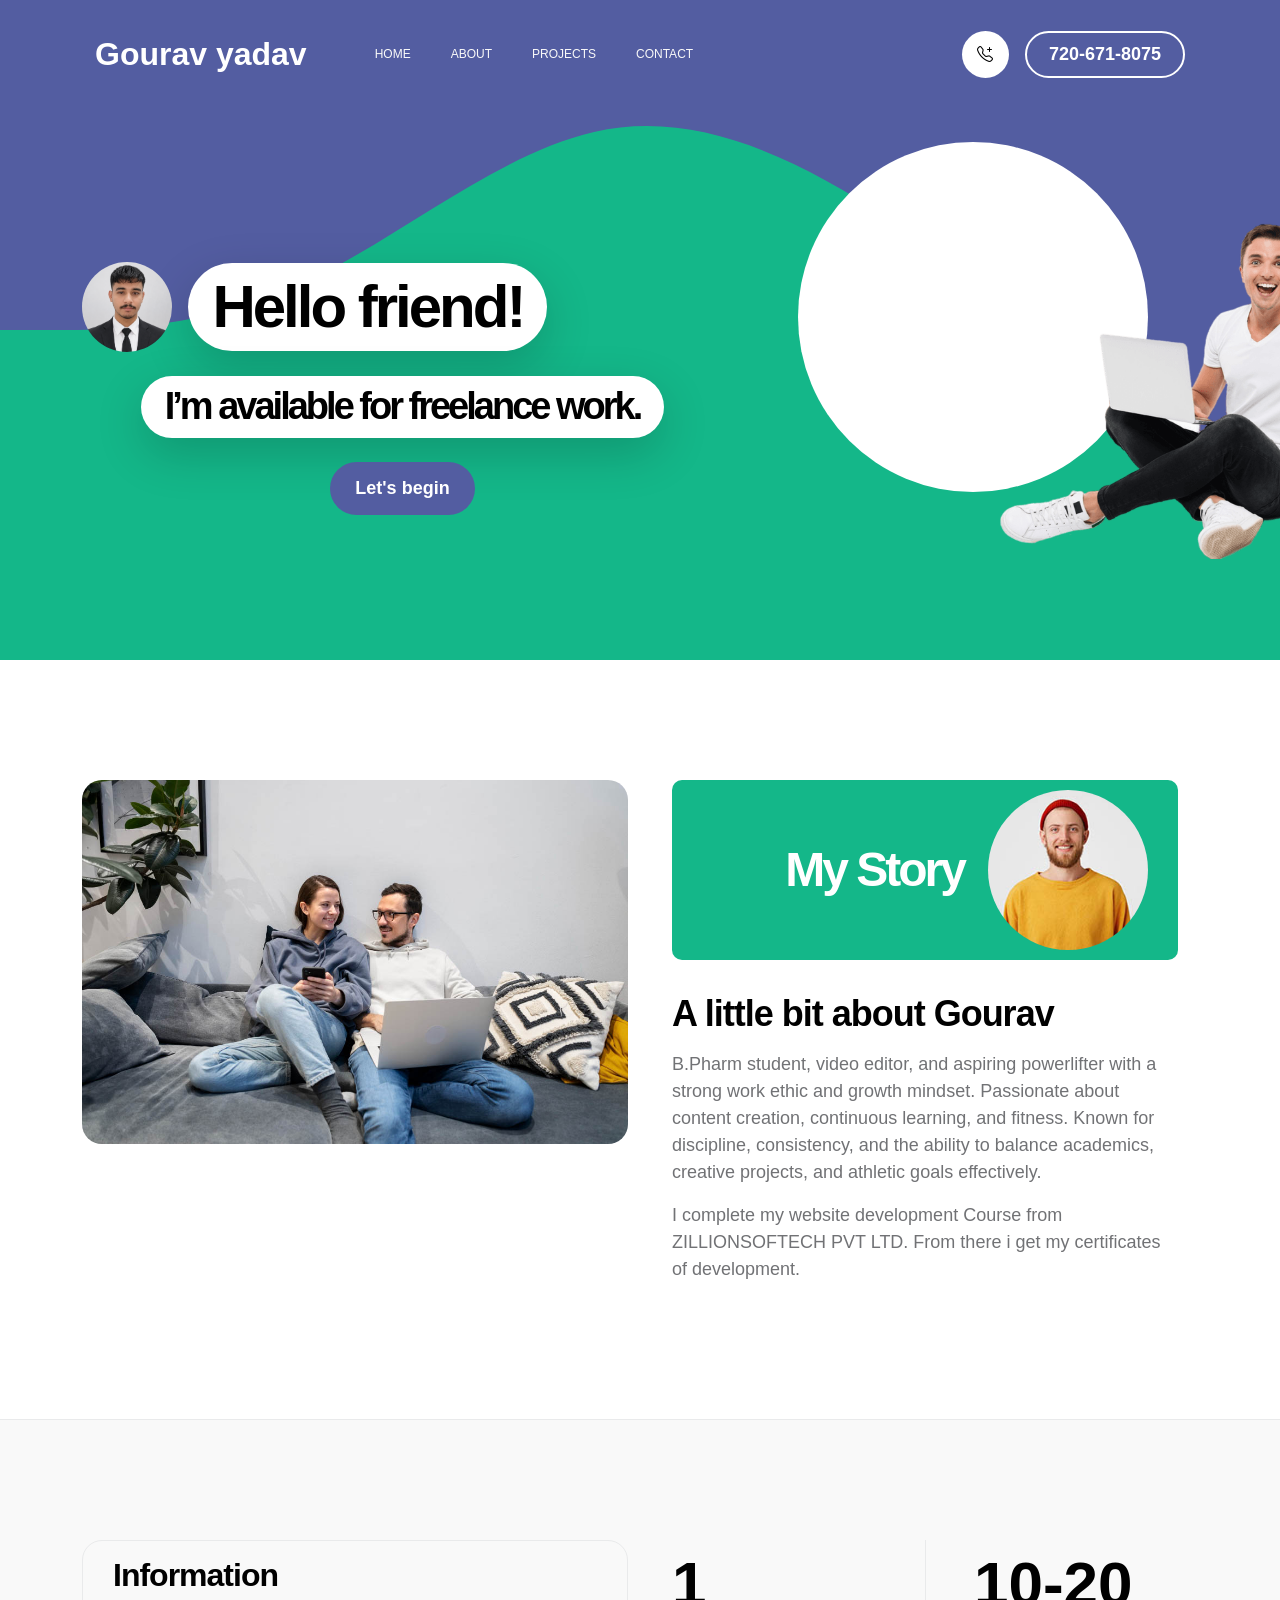
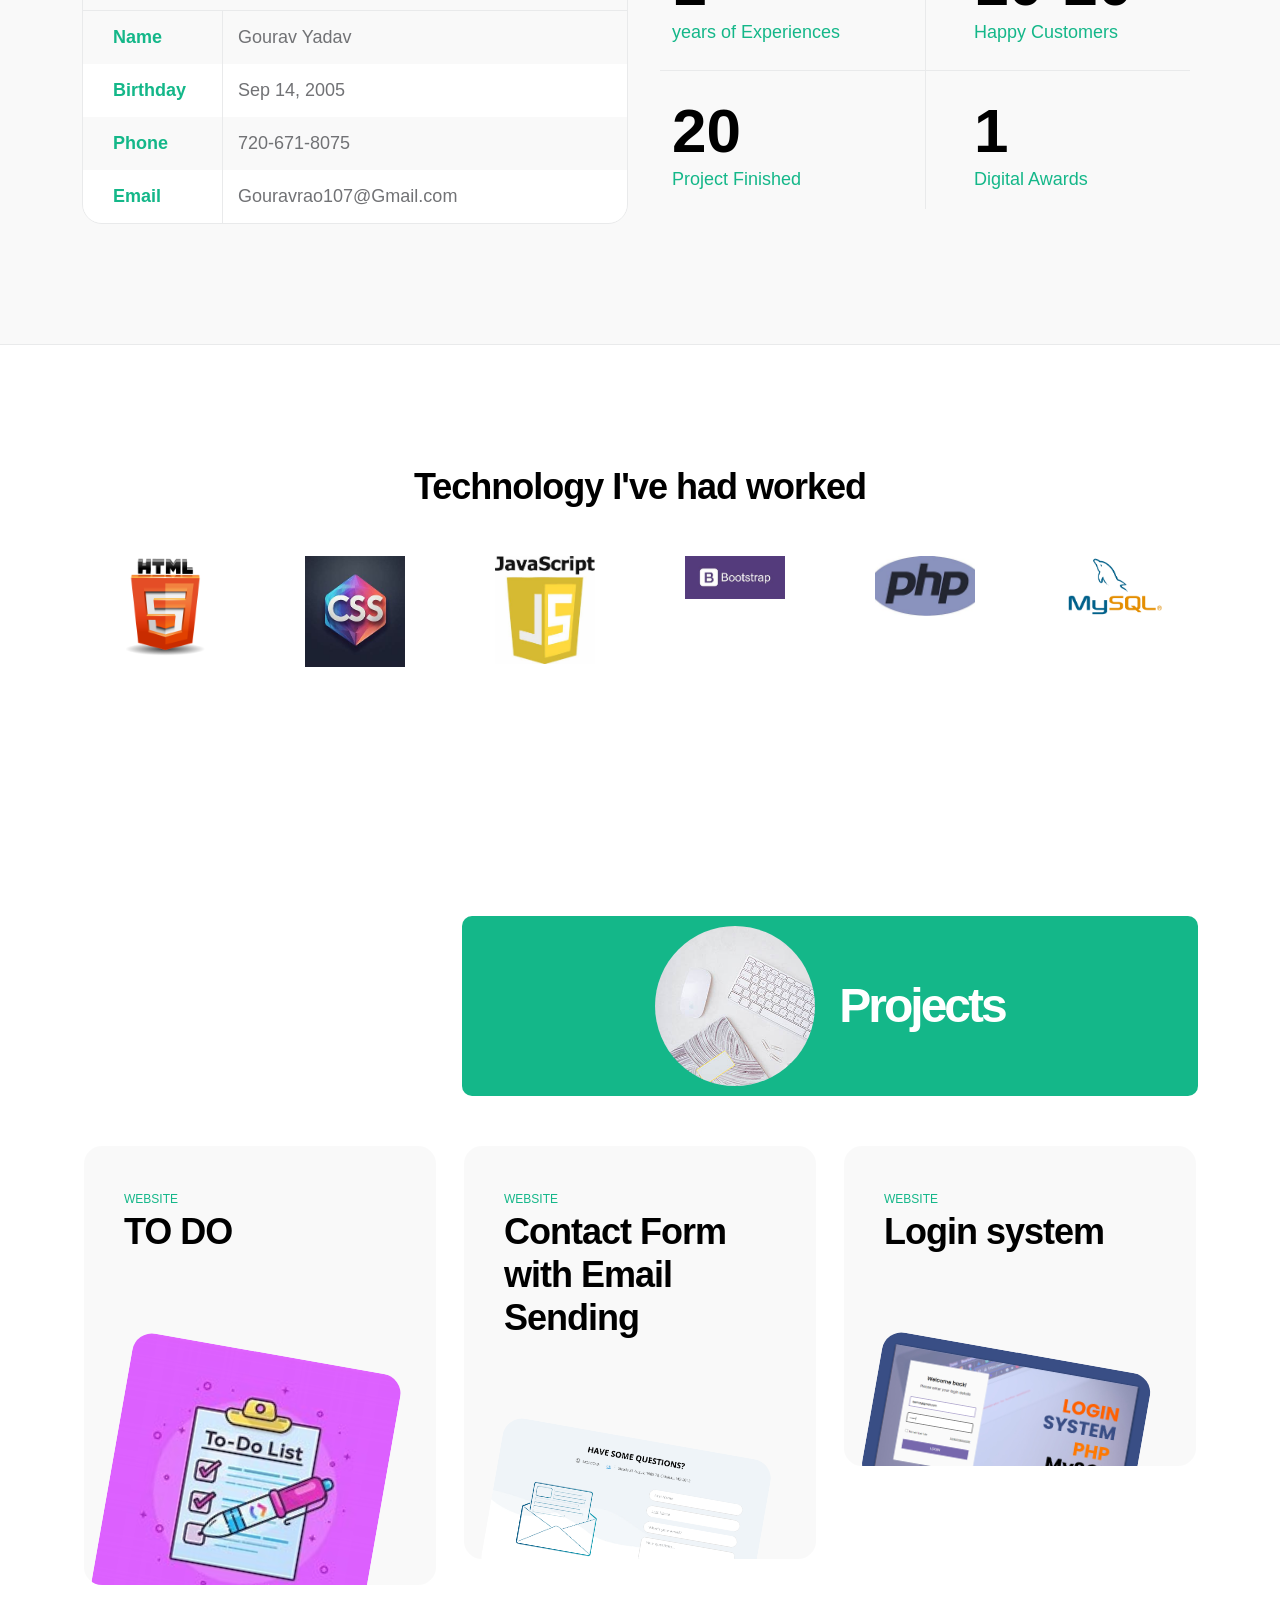
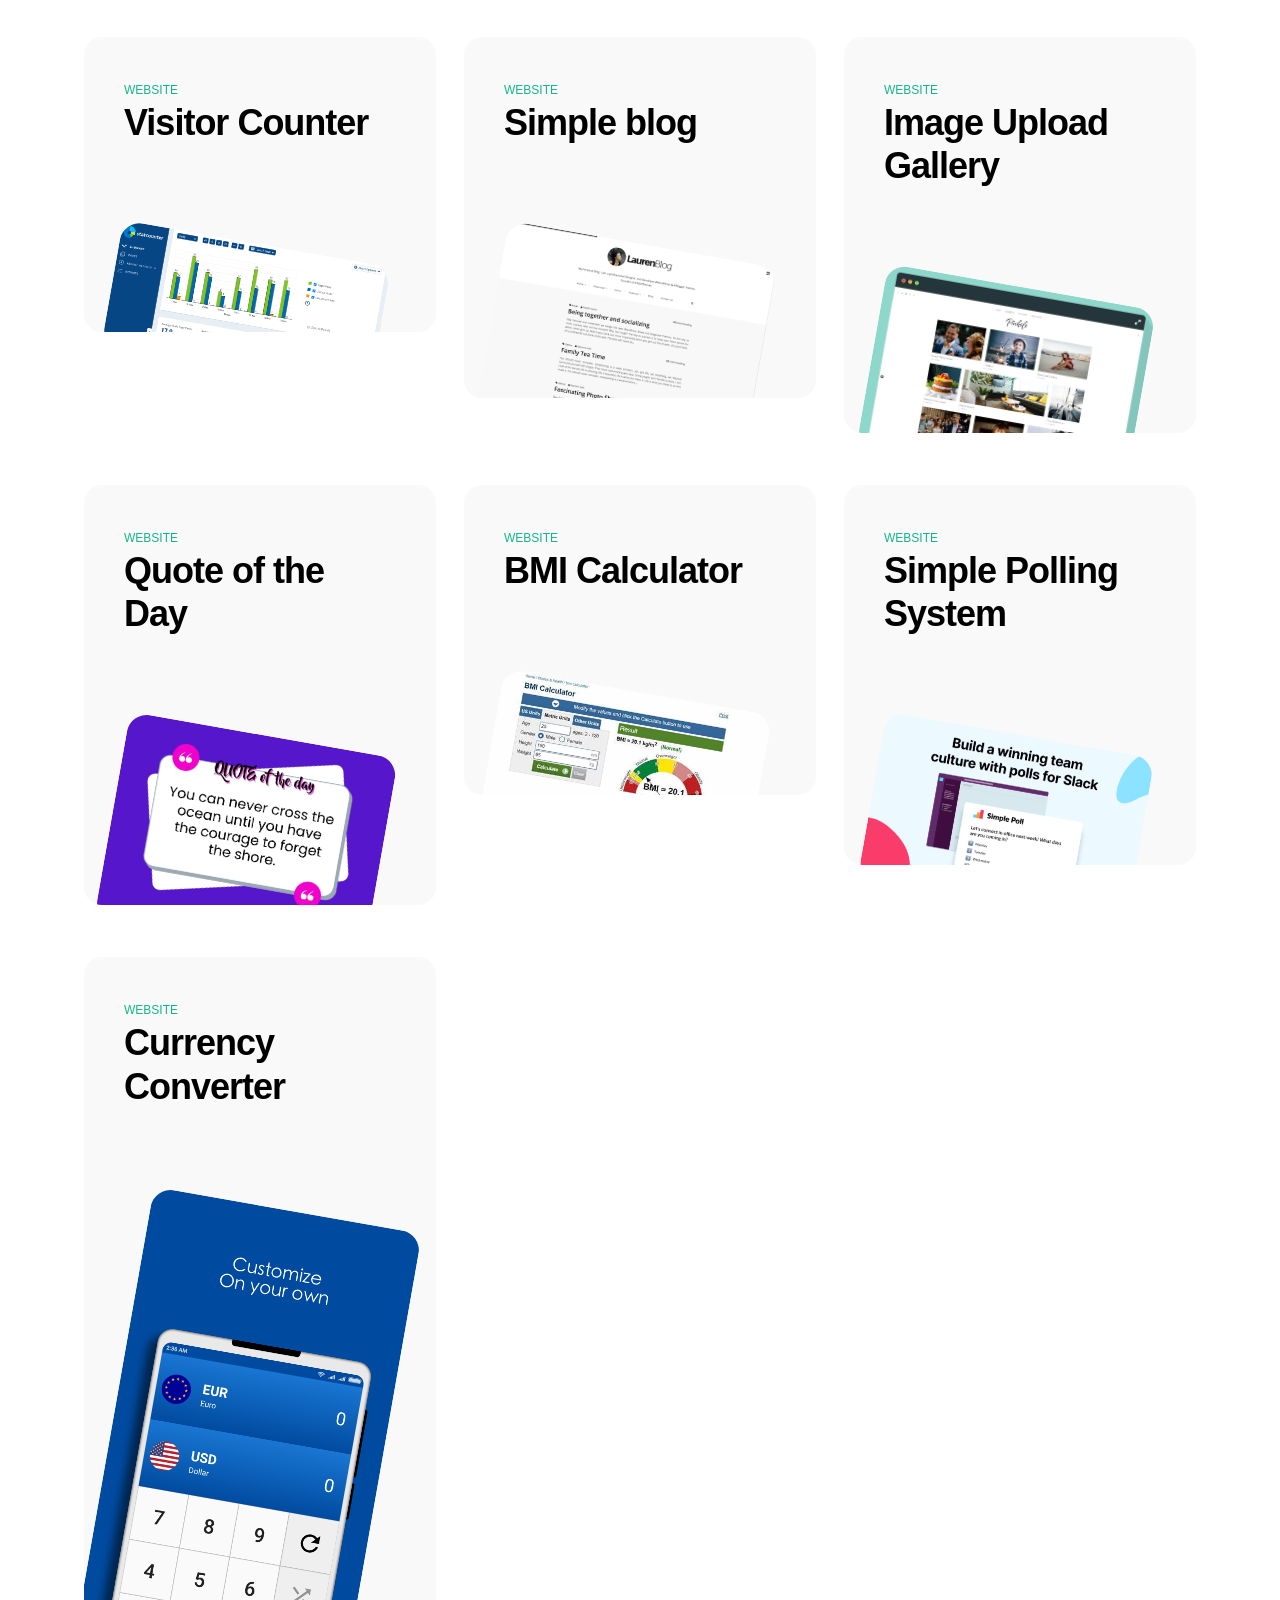
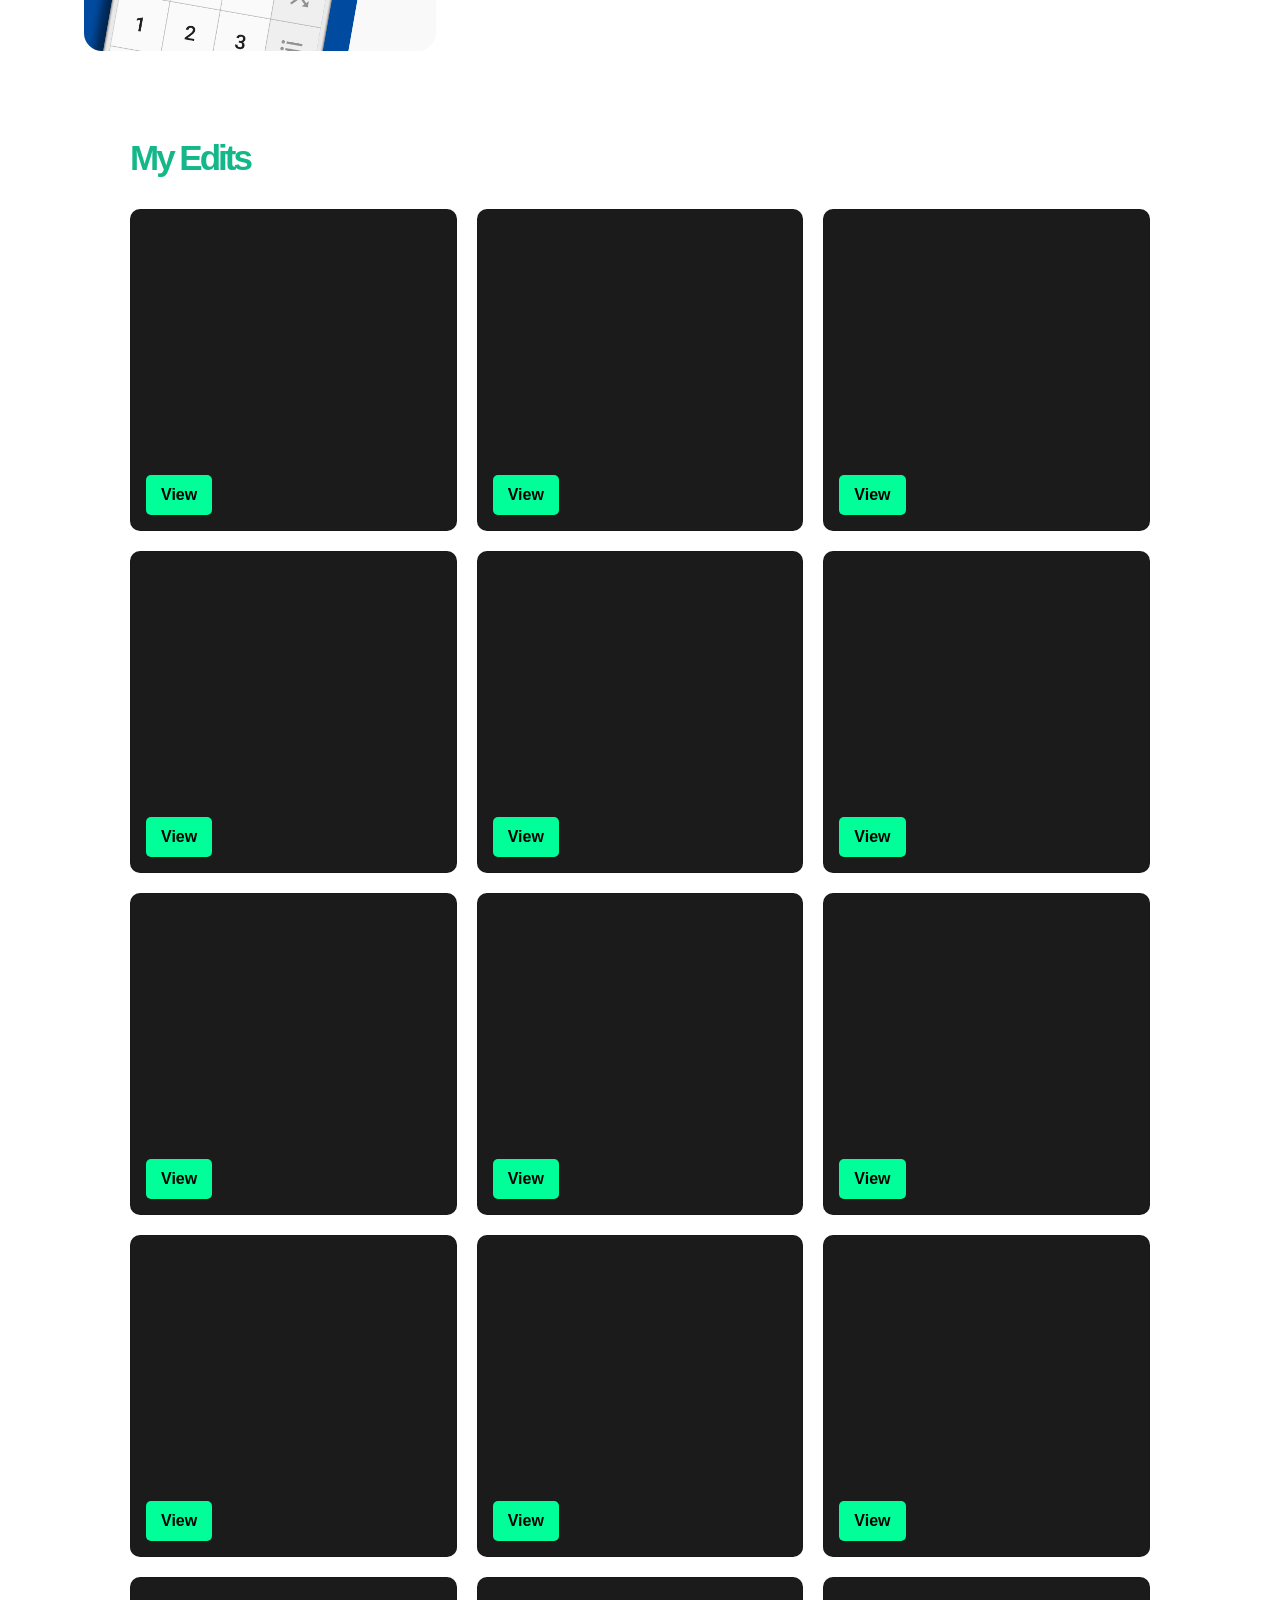
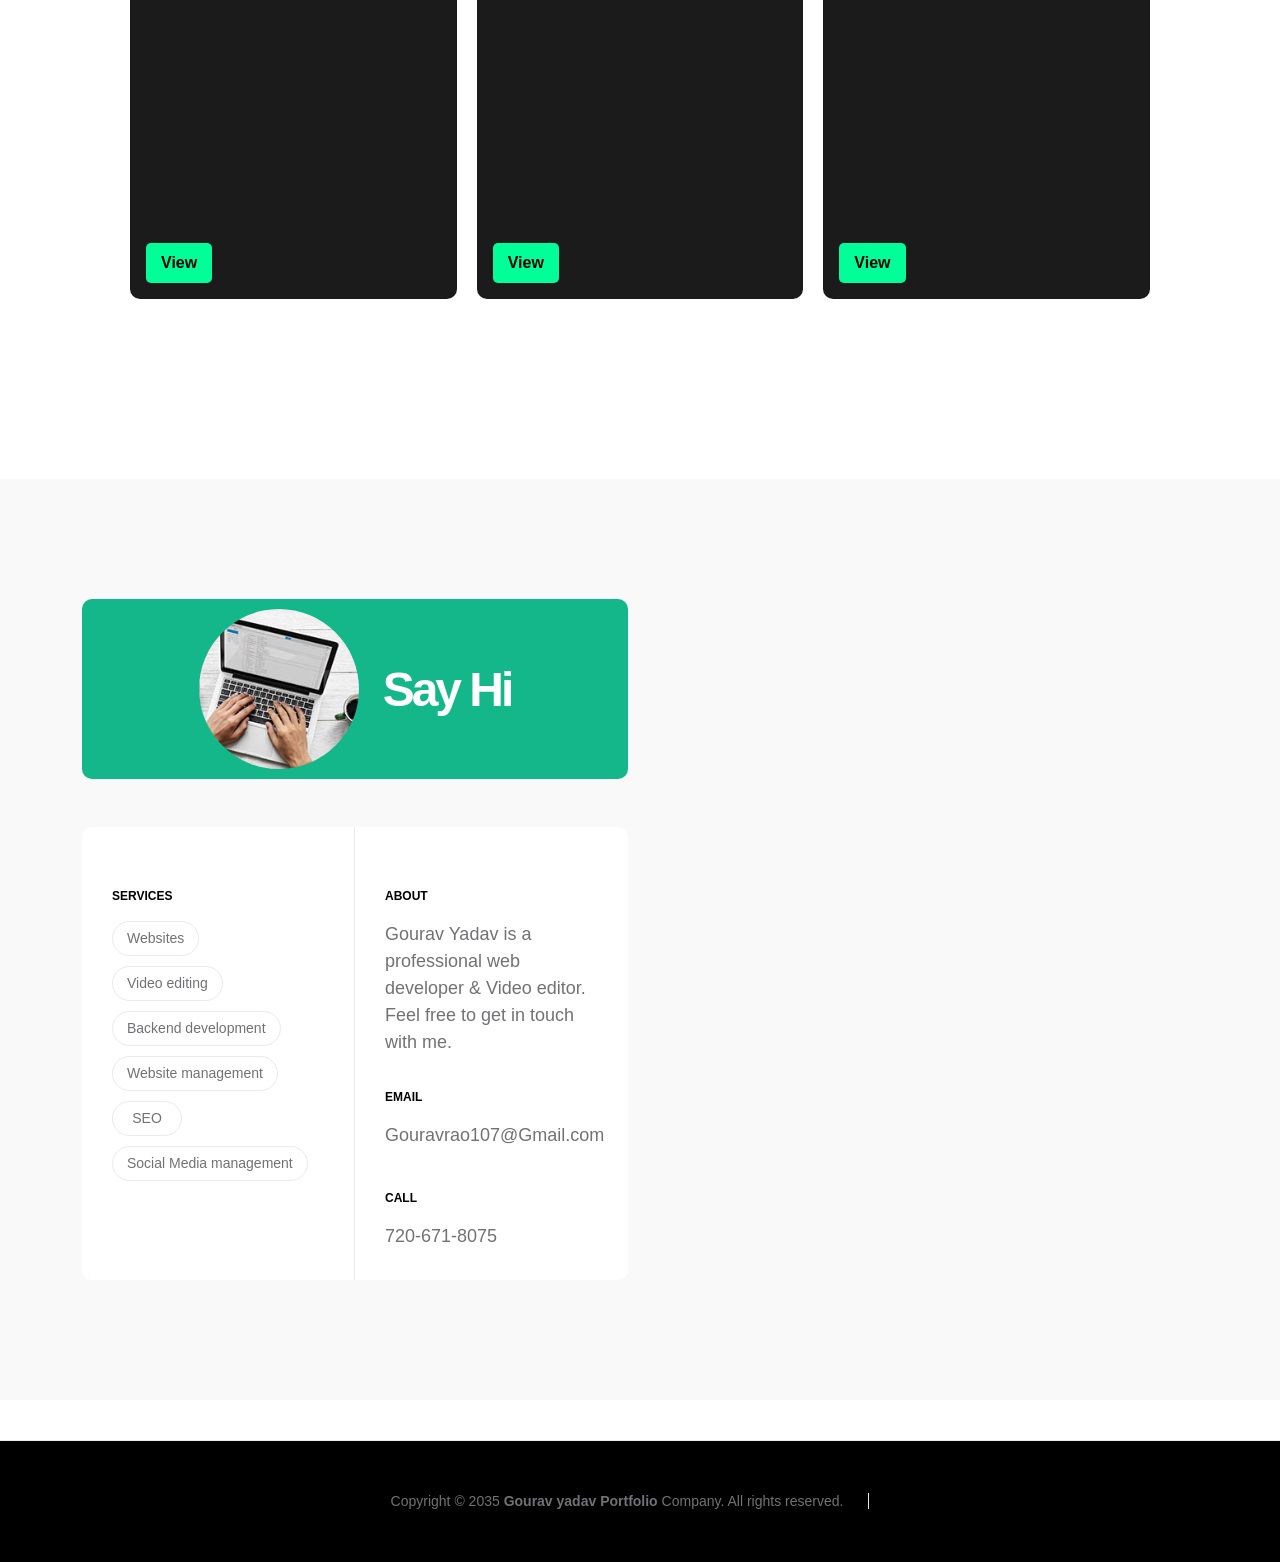
==== index.html @ d348d452 "suday21" ====
<!doctype html>
<html lang="en">
    <head>
        <meta charset="utf-8">
        <meta name="viewport" content="width=device-width, initial-scale=1">

        <meta name="description" content="">
        <meta name="author" content="TemplateMo">

        <title>Gourav Yadav Portfolio</title>

        <!-- CSS FILES -->
        <link rel="preconnect" href="https://fonts.googleapis.com">
        
        <link rel="preconnect" href="https://fonts.gstatic.com" crossorigin>
        
        <link href="https://fonts.googleapis.com/css2?family=DM+Sans:wght@400;500;700&display=swap" rel="stylesheet">

        <link href="css/bootstrap.min.css" rel="stylesheet">

        <link href="css/bootstrap-icons.css" rel="stylesheet">

        <link href="css/magnific-popup.css" rel="stylesheet">

        <link href="css/templatemo-first-portfolio-style.css" rel="stylesheet">
        
<!--

TemplateMo 578 First Portfolio

https://templatemo.com/tm-578-first-portfolio

-->
    </head>
    
    <body>

        <section class="preloader">
            <div class="spinner">
                <span class="spinner-rotate"></span>    
            </div>
        </section>

        <nav class="navbar navbar-expand-lg">
            <div class="container">

                <button class="navbar-toggler" type="button" data-bs-toggle="collapse" data-bs-target="#navbarNav" aria-controls="navbarNav" aria-expanded="false" aria-label="Toggle navigation">
                    <span class="navbar-toggler-icon"></span>
                </button>

                <a href="index.html" class="navbar-brand mx-auto mx-lg-0">Gourav yadav</a>

                <div class="d-flex align-items-center d-lg-none">
                    <i class="navbar-icon bi-telephone-plus me-3"></i>
                    <a class="custom-btn btn" href="#section_5">
                        720-671-8075
                    </a>
                </div>

                <div class="collapse navbar-collapse" id="navbarNav">
                    <ul class="navbar-nav ms-lg-5">
                        <li class="nav-item">
                            <a class="nav-link click-scroll" href="#section_1">Home</a>
                        </li>

                        <li class="nav-item">
                            <a class="nav-link click-scroll" href="#section_2">About</a>
                        </li>

                        <!-- <li class="nav-item">
                            <a class="nav-link click-scroll" href="#section_3">Services</a>
                        </li> -->

                        <li class="nav-item">
                            <a class="nav-link click-scroll" href="#section_4">Projects</a>
                        </li>

                        <li class="nav-item">
                            <a class="nav-link click-scroll" href="#section_5">Contact</a>
                        </li>
                    </ul>

                    <div class="d-lg-flex align-items-center d-none ms-auto">
                        <i class="navbar-icon bi-telephone-plus me-3"></i>
                        <a class="custom-btn btn" href="#section_5">
                            720-671-8075
                        </a>
                    </div>
                </div>

            </div>
        </nav>

        <main>

            <section class="hero d-flex justify-content-center align-items-center" id="section_1">
                <div class="container">
                    <div class="row">

                        <div class="col-lg-7 col-12">
                            <div class="hero-text">
                                <div class="hero-title-wrap d-flex align-items-center mb-4">
                                    <img src="images/myphoto/ChatGPT Image Jun 21, 2026, 08_04_42 AM.png" class="avatar-image avatar-image-large img-fluid" alt="">

                                    <h1 class="hero-title ms-3 mb-0" >Hello friend!</h1>
                                </div>

                                <h2 class="mb-4">I’m available for freelance work.</h2>
                                <p class="mb-4"><a class="custom-btn btn custom-link" href="#section_2">Let's begin</a></p>
                            </div>
                        </div>

                        <div class="col-lg-5 col-12 position-relative">
                            <div class="hero-image-wrap"></div>
                            <img src="images/portrait-happy-excited-man-holding-laptop-computer.png" class="hero-image img-fluid" alt="">
                        </div>

                    </div>
                </div>

                <svg xmlns="http://www.w3.org/2000/svg" viewBox="0 0 1440 320"><path fill="#535da1" fill-opacity="1" d="M0,160L24,160C48,160,96,160,144,138.7C192,117,240,75,288,64C336,53,384,75,432,106.7C480,139,528,181,576,208C624,235,672,245,720,240C768,235,816,213,864,186.7C912,160,960,128,1008,133.3C1056,139,1104,181,1152,202.7C1200,224,1248,224,1296,197.3C1344,171,1392,117,1416,90.7L1440,64L1440,0L1416,0C1392,0,1344,0,1296,0C1248,0,1200,0,1152,0C1104,0,1056,0,1008,0C960,0,912,0,864,0C816,0,768,0,720,0C672,0,624,0,576,0C528,0,480,0,432,0C384,0,336,0,288,0C240,0,192,0,144,0C96,0,48,0,24,0L0,0Z"></path></svg>
            </section>


            <section class="about section-padding" id="section_2">
                <div class="container">
                    <div class="row">

                        <div class="col-lg-6 col-12">
                            <img src="images/couple-working-from-home-together-sofa.jpg" class="about-image img-fluid" alt="">
                        </div>

                        <div class="col-lg-6 col-12 mt-5 mt-lg-0">
                            <div class="about-thumb">

                                <div class="section-title-wrap d-flex justify-content-end align-items-center mb-4">
                                    <h2 class="text-white me-4 mb-0">My Story</h2>

                                    <img src="images/happy-bearded-young-man.jpg" class="avatar-image img-fluid" alt="">
                                </div>

                                <h3 class="pt-2 mb-3">A little bit about Gourav</h3>

                                <p> B.Pharm student, video editor, and aspiring powerlifter with a strong work ethic and growth mindset. Passionate about content creation, continuous learning, and fitness. Known for discipline, consistency, and the ability to balance academics, creative projects, and athletic goals effectively.</p>

                                <p>I complete my website development Course from ZILLIONSOFTECH PVT LTD. From there i get my certificates of development. </p>
                            </div>
                        </div>

                    </div>
                </div>
            </section>

            <section class="featured section-padding">
                <div class="container">
                    <div class="row">

                        <div class="col-lg-6 col-12">
                            <div class="profile-thumb">
                                <div class="profile-title">
                                    <h4 class="mb-0">Information</h4>
                                </div>

                                <div class="profile-body">
                                    <p>
                                        <span class="profile-small-title">Name</span> 
                                        <span>Gourav Yadav</span>
                                    </p>

                                    <p>
                                        <span class="profile-small-title">Birthday</span> 
                                        <span>Sep 14, 2005</span>
                                    </p>

                                    <p>
                                        <span class="profile-small-title">Phone</span> 
                                         <span><a href="tel: 305-240-9671">720-671-8075</a></span>
                                    </p>

                                    <p>
                                        <span class="profile-small-title">Email</span> 
                                        <span><a href="mailto:hello@josh.design">Gouravrao107@Gmail.com</a></span>
                                    </p>
                                </div>
                            </div>
                        </div>

                        <div class="col-lg-6 col-12 mt-5 mt-lg-0">
                            <div class="about-thumb">
                                <div class="row">
                                    <div class="col-lg-6 col-6 featured-border-bottom py-2">
                                        <strong class="featured-numbers">1 </strong>

                                        <p class="featured-text">years of Experiences</p>
                                    </div>

                                    <div class="col-lg-6 col-6 featured-border-start featured-border-bottom ps-5 py-2">
                                        <strong class="featured-numbers">10-20</strong>

                                        <p class="featured-text">Happy Customers</p>
                                    </div>

                                    <div class="col-lg-6 col-6 pt-4">
                                        <strong class="featured-numbers">20</strong>

                                        <p class="featured-text">Project Finished</p>
                                    </div>

                                    <div class="col-lg-6 col-6 featured-border-start ps-5 pt-4">
                                        <strong class="featured-numbers">1</strong>

                                        <p class="featured-text">Digital Awards</p>
                                    </div>
                                </div>
                            </div>
                        </div>

                    </div>
                </div>
            </section>


            <section class="clients section-padding">
                <div class="container">
                    <div class="row align-items-center">

                        <div class="col-lg-12 col-12">
                            <h3 class="text-center mb-5">Technology I've had worked</h3>
                        </div>


                        <div class="col-lg-2 col-4 ms-auto clients-item-height">
                            <img src="images/html.png" class="clients-image img-fluid" alt="">
                             
                        </div>
                        <div class="col-lg-2 col-4 ms-auto clients-item-height">
                            <img src="images/css.jpg" class="clients-image img-fluid" alt="">
                             
                        </div>
                        <div class="col-lg-2 col-4 ms-auto clients-item-height">
                            <img src="images/js.jpg" class="clients-image img-fluid" alt="">
                             
                        </div>
                        <div class="col-lg-2 col-4 ms-auto clients-item-height">
                            <img src="images/bootsrap.jpg" class="clients-image img-fluid" alt="">
                             
                        </div>
                        <div class="col-lg-2 col-4 ms-auto clients-item-height">
                            <img src="images/php.jpg" class="clients-image img-fluid" alt="">
                             
                        </div>
                        <div class="col-lg-2 col-4 ms-auto clients-item-height">
                            <img src="images/mysql.png" class="clients-image img-fluid" alt="">
                             
                        </div>

                        <!-- <div class="col-lg-2 col-4 clients-item-height">
                            <img src="images/clients/guitar-center.svg" class="clients-image img-fluid" alt="">
                        </div>

                        <div class="col-lg-2 col-4 clients-item-height">
                            <img src="images/clients/tokico.svg" class="clients-image img-fluid" alt="">
                        </div>

                        <div class="col-lg-2 col-4 clients-item-height">
                            <img src="images/clients/shopify.svg" class="clients-image img-fluid" alt="">
                        </div>

                        <div class="col-lg-2 col-4 me-auto clients-item-height">
                            <img src="images/clients/profil-rejser.svg" class="clients-image img-fluid" alt="">
                        </div> -->

                    </div>
                </div>
            </section>


            <!-- <section class="services section-padding" id="section_3">
                <div class="container">
                    <div class="row">

                        <div class="col-lg-10 col-12 mx-auto">
                            <div class="section-title-wrap d-flex justify-content-center align-items-center mb-5">
                                <img src="images/handshake-man-woman-after-signing-business-contract-closeup.jpg" class="avatar-image img-fluid" alt="">

                                <h2 class="text-white ms-4 mb-0">Services</h2>
                            </div>

                            <div class="row pt-lg-5">
                                <div class="col-lg-6 col-12">
                                    <div class="services-thumb">
                                        <div class="d-flex flex-wrap align-items-center border-bottom mb-4 pb-3">
                                            <h3 class="mb-0">Websites</h3>

                                            <div class="services-price-wrap ms-auto">
                                                <p class="services-price-text mb-0">$2,400</p>
                                                <div class="services-price-overlay"></div>
                                            </div>
                                        </div>

                                        <p>You may want to explore Too CSS for great collection of free HTML CSS templates.</p>

                                        <a href="#" class="custom-btn custom-border-btn btn mt-3">Discover More</a>

                                        <div class="services-icon-wrap d-flex justify-content-center align-items-center">
                                            <i class="services-icon bi-globe"></i>
                                        </div>
                                    </div>
                                </div>

                                <div class="col-lg-6 col-12">
                                    <div class="services-thumb services-thumb-up">
                                        <div class="d-flex flex-wrap align-items-center border-bottom mb-4 pb-3">
                                            <h3 class="mb-0">Branding</h3>

                                            <div class="services-price-wrap ms-auto">
                                                <p class="services-price-text mb-0">$1,200</p>
                                                <div class="services-price-overlay"></div>
                                            </div>
                                        </div>

                                        <p>You can explore more CSS templates on TemplateMo website by browsing through different tags.</p>

                                        <a href="#" class="custom-btn custom-border-btn btn mt-3">Discover More</a>

                                        <div class="services-icon-wrap d-flex justify-content-center align-items-center">
                                            <i class="services-icon bi-lightbulb"></i>
                                        </div>
                                    </div>
                                </div>

                                <div class="col-lg-6 col-12">
                                    <div class="services-thumb">
                                        <div class="d-flex flex-wrap align-items-center border-bottom mb-4 pb-3">
                                            <h3 class="mb-0">Ecommerce</h3>

                                            <div class="services-price-wrap ms-auto">
                                                <p class="services-price-text mb-0">$3,600</p>
                                                <div class="services-price-overlay"></div>
                                            </div>
                                        </div>

                                        <p>If you need a customized ecommerce website for your business, feel free to discuss with me.</p>

                                        <a href="#" class="custom-btn custom-border-btn btn mt-3">Discover More</a>

                                        <div class="services-icon-wrap d-flex justify-content-center align-items-center">
                                            <i class="services-icon bi-phone"></i>
                                        </div>
                                    </div>
                                </div>

                                <div class="col-lg-6 col-12">
                                    <div class="services-thumb services-thumb-up">
                                        <div class="d-flex flex-wrap align-items-center border-bottom mb-4 pb-3">
                                            <h3 class="mb-0">SEO</h3>

                                            <div class="services-price-wrap ms-auto">
                                                <p class="services-price-text mb-0">$1,450</p>
                                                <div class="services-price-overlay"></div>
                                            </div>
                                        </div>

                                        <p>To list your website first on any search engine, we will work together. First Portfolio is one-page CSS Template for free download.</p>

                                        <a href="#" class="custom-btn custom-border-btn btn mt-3">Discover More</a>

                                        <div class="services-icon-wrap d-flex justify-content-center align-items-center">
                                            <i class="services-icon bi-google"></i>
                                        </div>
                                    </div>
                                </div>
                            </div>
                        </div>
                    </div>
                </div>
            </section> -->


            <section class="projects section-padding" id="section_4">
                <div class="container">
                    <div class="row">

                        <div class="col-lg-8 col-md-8 col-12 ms-auto">
                            <div class="section-title-wrap d-flex justify-content-center align-items-center mb-4">
                                <img src="images/white-desk-work-study-aesthetics.jpg" class="avatar-image img-fluid" alt="">

                                <h2 class="text-white ms-4 mb-0">Projects</h2>
                            </div>
                        </div>

                        <div class="clearfix"></div>

                        <div class="col-lg-4 col-md-6 col-12">
                            <div class="projects-thumb">
                                <div class="projects-info">
                                    <small class="projects-tag">Website</small>

                                    <h3 class="projects-title">TO DO</h3>
                                </div>

                                <a href="images/projects/to do.jpg" class="popup-image">
                                    <img src="images/projects/to do.jpg" class="projects-image img-fluid" alt="">
                                </a>
                            </div>
                        </div>

                        <div class="col-lg-4 col-md-6 col-12">
                            <div class="projects-thumb">
                                <div class="projects-info">
                                    <small class="projects-tag">Website</small>

                                    <h3 class="projects-title">Contact Form with Email Sending</h3>
                                </div>

                                <a href="images/projects/Contact Form with Email Sending.png" class="popup-image">
                                    <img src="images/projects/Contact Form with Email Sending.png" class="projects-image img-fluid" alt="">
                                </a>
                            </div>
                        </div>

                        <div class="col-lg-4 col-md-6 col-12">
                            <div class="projects-thumb">
                                <div class="projects-info">
                                    <small class="projects-tag">Website</small>

                                    <h3 class="projects-title">Login system</h3>
                                </div>

                                <a href="images/projects/Login-system-design-using-php-and-mysql.jpg" class="popup-image">
                                    <img src="images/projects/Login-system-design-using-php-and-mysql.jpg" class="projects-image img-fluid" alt="">
                                </a>
                            </div>
                        </div>
                        
                        <div class="col-lg-4 col-md-6 col-12">
                            <div class="projects-thumb">
                                <div class="projects-info">
                                    <small class="projects-tag">Website</small>

                                    <h3 class="projects-title">Visitor Counter </h3>
                                </div>

                                <a href="images/projects/Visitor Counter.png" class="popup-image">
                                    <img src="images/projects/Visitor Counter.png" class="projects-image img-fluid" alt="">
                                </a>
                            </div>
                        </div>
                        
                        <div class="col-lg-4 col-md-6 col-12">
                            <div class="projects-thumb">
                                <div class="projects-info">
                                    <small class="projects-tag">Website</small>

                                    <h3 class="projects-title">Simple blog</h3>
                                </div>

                                <a href="images/projects/Simple Blog.png" class="popup-image">
                                    <img src="images/projects/Simple Blog.png" class="projects-image img-fluid" alt="">
                                </a>
                            </div>
                        </div>

                        <div class="col-lg-4 col-md-6 col-12">
                            <div class="projects-thumb">
                                <div class="projects-info">
                                    <small class="projects-tag">Website</small>

                                    <h3 class="projects-title">Image Upload Gallery</h3>
                                </div>

                                <a href="images/projects/Image Upload Gallery.jpg" class="popup-image">
                                    <img src="images/projects/Image Upload Gallery.jpg" class="projects-image img-fluid" alt="">
                                </a>
                            </div>
                        </div>

                        <div class="col-lg-4 col-md-6 col-12">
                            <div class="projects-thumb">
                                <div class="projects-info">
                                    <small class="projects-tag">Website</small>

                                    <h3 class="projects-title">Quote of the Day</h3>
                                </div>

                                <a href="images/projects/Quote of the Day.jpg" class="popup-image">
                                    <img src="images/projects/Quote of the Day.jpg" class="projects-image img-fluid" alt="">
                                </a>
                            </div>
                        </div>
                        
                        <div class="col-lg-4 col-md-6 col-12">
                            <div class="projects-thumb">
                                <div class="projects-info">
                                    <small class="projects-tag">Website</small>

                                    <h3 class="projects-title">BMI Calculator</h3>
                                </div>

                                <a href="images/projects/BMI Calculator.jpg" class="popup-image">
                                    <img src="images/projects/BMI Calculator.jpg" class="projects-image img-fluid" alt="">
                                </a>
                            </div>
                        </div>
                        <div class="col-lg-4 col-md-6 col-12">
                            <div class="projects-thumb">
                                <div class="projects-info">
                                    <small class="projects-tag">Website</small>

                                    <h3 class="projects-title">Simple Polling System</h3>
                                </div>

                                <a href="images/projects/Simple Polling System.avif" class="popup-image">
                                    <img src="images/projects/Simple Polling System.avif" class="projects-image img-fluid" alt="">
                                </a>
                            </div>
                        </div>

                        <div class="col-lg-4 col-md-6 col-12">
                            <div class="projects-thumb">
                                <div class="projects-info">
                                    <small class="projects-tag">Website</small>

                                    <h3 class="projects-title">Currency Converter</h3>
                                </div>

                                <a href="images/projects/Currency Converter.png" class="popup-image">
                                    <img src="images/projects/Currency Converter.png" class="projects-image img-fluid" alt="">
                                </a>
                            </div>
                        </div>
                        <section class="gallery">

    <h2>My Edits</h2>

    <div class="images" id="gallery">

        <!-- Video Card -->

        <div class="card">
            <video class="hover-video" muted loop playsinline>
                <source src="upload/j_edit.mp4" type="video/mp4">
            </video>

            <div class="card-content">
                <!-- <h3>GYM EDIT</h3> -->

                <a href="upload/j_edit.mp4" download="GFG">
                    <button class="download-btn">
                        View
                    </button>
                </a>
            </div>
        </div>
 <div class="card">
            <video class="hover-video" muted loop playsinline>
                <source src="upload/canva-fall-recap-mobile-video-in-yellow-retro-cinematic-style-qUJvoSBWi1U.mp4" type="video/mp4">
            </video>

            <div class="card-content">
                <!-- <h3>GYM EDIT</h3> -->

                <a href="upload/canva-fall-recap-mobile-video-in-yellow-retro-cinematic-style-qUJvoSBWi1U.mp4" download="GFG">
                    <button class="download-btn">
                        View
                    </button>
                </a>
            </div>
        </div>

         <div class="card">
            <video class="hover-video" muted loop playsinline>
                <source src="upload/canva-green-and-yellow-aesthetic-photo-collage-mobile-video-V9bqlwGctVg.mp4" type="video/mp4">
            </video>

            <div class="card-content">
                <!-- <h3>GYM EDIT</h3> -->

                <a href="upload/canva-green-and-yellow-aesthetic-photo-collage-mobile-video-V9bqlwGctVg.mp4
                " download="GFG">
                    <button class="download-btn">
                        View
                    </button>
                </a>
            </div>
        </div>
<div class="card">
            <video class="hover-video" muted loop playsinline>
                <source src="upload/canva-modern-motivational-quote-instagram-reel-MoGXobfTDQc.mp4" type="video/mp4">
            </video>

            <div class="card-content">
                <!-- <h3>GYM EDIT</h3> -->

                <a href="upload/canva-modern-motivational-quote-instagram-reel-MoGXobfTDQc.mp4" download="GFG">
                    <button class="download-btn">
                        View
                    </button>
                </a>
            </div>
        </div>
        <div class="card">
            <video class="hover-video" muted loop playsinline>
                <source src="upload/canva-montage-city-life-diaries-instagram-reel-in-collage-style-4aDGuU5RWEg.mp4" type="video/mp4">
            </video>

            <div class="card-content">
                <!-- <h3>GYM EDIT</h3> -->

                <a href="upload/canva-montage-city-life-diaries-instagram-reel-in-collage-style-4aDGuU5RWEg.mp4" download="GFG">
                    <button class="download-btn">
                      View
                    </button>
                </a>
            </div>
        </div>
         <div class="card">
            <video class="hover-video" muted loop playsinline>
                <source src="upload/canva-montage-july-diary-instagram-reel-in-statement-style-Z_3AldsQbMs.mp4" type="video/mp4">
            </video>

            <div class="card-content">
                <!-- <h3>GYM EDIT</h3> -->

                <a href="upload/canva-montage-july-diary-instagram-reel-in-statement-style-Z_3AldsQbMs.mp4" download="GFG">
                    <button class="download-btn">
                        View
                    </button>
                </a>
            </div>
        </div>
         <div class="card">
            <video class="hover-video" muted loop playsinline>
                <source src="upload/canva-neutral-elegant-modern-real-estate-instagram-reel-4r8SuZsefkg.mp4" type="video/mp4">
            </video>

            <div class="card-content">
                <!-- <h3>GYM EDIT</h3> -->

                <a href="upload/canva-neutral-elegant-modern-real-estate-instagram-reel-4r8SuZsefkg.mp4" download="GFG">
                    <button class="download-btn">
                        View
                    </button>
                </a>
            </div>
        </div>
         <div class="card">
            <video class="hover-video" muted loop playsinline>
                <source src="upload/canva-orange-yellow-sunset-mindfulness-instagram-reel-D7auas5rV14.mp4" type="video/mp4">
            </video>

            <div class="card-content">
                <!-- <h3>GYM EDIT</h3> -->

                <a href="upload/canva-orange-yellow-sunset-mindfulness-instagram-reel-D7auas5rV14.mp4" download="GFG">
                    <button class="download-btn">
                        View
                    </button>
                </a>
            </div>
        </div>
         <div class="card">
            <video class="hover-video" muted loop playsinline>
                <source src="upload/canva-photo-dump-instagram-reel-in-minimal-style-WLrzr4GL5bk.mp4" type="video/mp4">
            </video>

            <div class="card-content">
                <!-- <h3>GYM EDIT</h3> -->

                <a href="upload/canva-photo-dump-instagram-reel-in-minimal-style-WLrzr4GL5bk.mp4" download="GFG">
                    <button class="download-btn">
                        View
                    </button>
                </a>
            </div>
        </div>
 <div class="card">
            <video class="hover-video" muted loop playsinline>
                <source src="upload/canva-simple-motivational-quotes-instagram-reel-85ShsbqzdZc.mp4" type="video/mp4">
            </video>

            <div class="card-content">
                <!-- <h3>GYM EDIT</h3> -->

                <a href="upload/canva-simple-motivational-quotes-instagram-reel-85ShsbqzdZc.mp4" download="GFG">
                    <button class="download-btn">
                        View
                    </button>
                </a>
            </div>
        </div>
        <div class="card">
            <video class="hover-video" muted loop playsinline>
                <source src="upload/canva-travel-day-in-the-life-instagram-reel-in-yellow-collage-style-aSPrF03LDcQ.mp4" type="video/mp4">
            </video>

            <div class="card-content">
                <!-- <h3>GYM EDIT</h3> -->

                <a href="upload/canva-travel-day-in-the-life-instagram-reel-in-yellow-collage-style-aSPrF03LDcQ.mp4" download="GFG">
                    <button class="download-btn">
                        View
                    </button>
                </a>
            </div>
        </div>

         <div class="card">
            <video class="hover-video" muted loop playsinline>
                <source src="upload/canva-travel-end-of-year-recap-tiktok-video-in-doodle-in-layout-style-fo9iuR2PbEE.mp4" type="video/mp4">
            </video>

            <div class="card-content">
                <!-- <h3>GYM EDIT</h3> -->

                <a href="upload/canva-travel-end-of-year-recap-tiktok-video-in-doodle-in-layout-style-fo9iuR2PbEE.mp4" download="GFG">
                    <button class="download-btn">
                        View
                    </button>
                </a>
            </div>
        </div>
 <div class="card">
            <video class="hover-video" muted loop playsinline>
                <source src="upload/canva-white-and-brown-modern-skincare-flash-sale-instagram-reel-ye2nTQP-gBk.mp4" type="video/mp4">
            </video>

            <div class="card-content">
                <!-- <h3>GYM EDIT</h3> -->

                <a href="upload/canva-white-and-brown-modern-skincare-flash-sale-instagram-reel-ye2nTQP-gBk.mp4" download="GFG">
                    <button class="download-btn">
                        View
                    </button>
                </a>
            </div>
        </div>
 <div class="card">
            <video class="hover-video" muted loop playsinline>
                <source src="upload/canva-white-modern-simple-wedding-memories-instagram-reels-y_ZrYxbAjdE.mp4" type="video/mp4">
            </video>

            <div class="card-content">
                <!-- <h3>GYM EDIT</h3> -->

                <a href="upload/canva-white-modern-simple-wedding-memories-instagram-reels-y_ZrYxbAjdE.mp4" download="GFG">
                    <button class="download-btn">
                        View
                    </button>
                </a>
            </div>
        </div>
 <div class="card">
            <video class="hover-video" muted loop playsinline>
                <source src="upload/canva-yellow-minimalist-day-in-my-life-vlog-style-mobile-video-gssCgTVnEmE.mp4" type="video/mp4">
            </video>

            <div class="card-content">
                <!-- <h3>GYM EDIT</h3> -->

                <a href="upload/canva-yellow-minimalist-day-in-my-life-vlog-style-mobile-video-gssCgTVnEmE.mp4" download="GFG">
                    <button class="download-btn">
                        View
                    </button>
                </a>
            </div>
        </div>


    </div>

</section>
                    </div>
                </div>
            </section>

            <section class="contact section-padding" id="section_5">
                    <div class="container">
                        <div class="row">

                            <div class="col-lg-6 col-md-8 col-12">
                                <div class="section-title-wrap d-flex justify-content-center align-items-center mb-5">
                                    <img src="images/aerial-view-man-using-computer-laptop-wooden-table.jpg" class="avatar-image img-fluid" alt="">

                                    <h2 class="text-white ms-4 mb-0">Say Hi</h2>
                                </div>
                            </div>

                            <div class="clearfix"></div>

                            <div class="col-lg-3 col-md-6 col-12 pe-lg-0">
                                <div class="contact-info contact-info-border-start d-flex flex-column">
                                    <strong class="site-footer-title d-block mb-3">Services</strong>

                                    <ul class="footer-menu">
                                        <li class="footer-menu-item"><a href="#" class="footer-menu-link">Websites</a></li>
                                        <li class="footer-menu-item"><a href="#" class="footer-menu-link">Video editing</a></li>

                                        <li class="footer-menu-item"><a href="#" class="footer-menu-link">Backend development</a></li>

                                        <li class="footer-menu-item"><a href="#" class="footer-menu-link">Website management</a></li>

                                        <li class="footer-menu-item"><a href="#" class="footer-menu-link">SEO</a></li>
                                        <li class="footer-menu-item"><a href="#" class="footer-menu-link">Social Media management</a></li>
                                    </ul>

                                    <!-- <strong class="site-footer-title d-block mt-4 mb-3">Stay connected</strong> -->

                                    <!-- <ul class="social-icon">
                                        <li class="social-icon-item"><a href="https://twitter.com/minthu" class="social-icon-link bi-twitter"></a></li>

                                        <li class="social-icon-item"><a href="#" class="social-icon-link bi-instagram"></a></li>

                                        <li class="social-icon-item"><a href="#" class="social-icon-link bi-pinterest"></a></li>

                                        <li class="social-icon-item"><a href="https://www.youtube.com/templatemo" class="social-icon-link bi-youtube"></a></li>
                                    </ul> -->

                                    <!-- <strong class="site-footer-title d-block mt-4 mb-3">Start a project</strong> -->

                                    <!-- <p class="mb-0">I’m available for freelance projects</p> -->
                                </div>
                            </div>

                            <div class="col-lg-3 col-md-6 col-12 ps-lg-0">
                                <div class="contact-info d-flex flex-column">
                                    <strong class="site-footer-title d-block mb-3">About</strong>

                                    <p class="mb-2">
                                        Gourav Yadav is a professional web developer & Video editor. Feel free to get in touch with me.
                              </p>

                                    <strong class="site-footer-title d-block mt-4 mb-3">Email</strong>

                                    <p>
                                        <a href="mailto:hello@josh.design">
                                            Gouravrao107@Gmail.com
                                        </a>
                                    </p>

                                    <strong class="site-footer-title d-block mt-4 mb-3">Call</strong>

                                    <p class="mb-0">
                                        <a href="tel: 120-240-9600">
                                            720-671-8075
                                        </a>
                                    </p>
                                </div>
                            </div>

                            <!-- <div class="col-lg-6 col-12 mt-5 mt-lg-0">
                                <form action="#" method="get" class="custom-form contact-form" role="form">
                                    <div class="row">
                                        <div class="col-lg-6 col-md-6 col-12">
                                            <div class="form-floating">
                                                <input type="text" name="name" id="name" class="form-control" placeholder="Name" required="">
                                                
                                                <label for="floatingInput">Name</label>
                                            </div>
                                        </div>

                                        <div class="col-lg-6 col-md-6 col-12"> 
                                            <div class="form-floating">
                                                <input type="email" name="email" id="email" pattern="[^ @]*@[^ @]*" class="form-control" placeholder="Email address" required="">
                                                
                                                <label for="floatingInput">Email address</label>
                                            </div>
                                        </div>

                                        <div class="col-lg-3 col-md-6 col-6">
                                            <div class="form-check form-check-inline">
                                                <input name="website" type="checkbox" class="form-check-input" id="inlineCheckbox1" value="1">

                                                <label class="form-check-label" for="inlineCheckbox1">
                                                    <i class="bi-globe form-check-icon"></i>
                                                    <span class="form-check-label-text">Websites</span>
                                                </label>
                                          </div>
                                        </div>

                                        <div class="col-lg-3 col-md-6 col-6">
                                            <div class="form-check form-check-inline">
                                                <input name="branding" type="checkbox" class="form-check-input" id="inlineCheckbox2" value="1">

                                                <label class="form-check-label" for="inlineCheckbox2">
                                                    <i class="bi-lightbulb form-check-icon"></i>
                                                    <span class="form-check-label-text">Backend development</span>
                                                </label>
                                            </div>
                                        </div>

                                        <div class="col-lg-3 col-md-6 col-6">
                                            <div class="form-check form-check-inline">
                                                <input name="ecommerce" type="checkbox" class="form-check-input" id="inlineCheckbox3" value="1">

                                                <label class="form-check-label" for="inlineCheckbox3">
                                                    <i class="bi-phone form-check-icon"></i>
                                                    <span class="form-check-label-text">website management</span>
                                                </label>
                                            </div>
                                        </div>

                                        <div class="col-lg-3 col-md-6 col-6">
                                            <div class="form-check form-check-inline me-0">
                                                <input name="seo" type="checkbox" class="form-check-input" id="inlineCheckbox4" value="1">

                                                <label class="form-check-label" for="inlineCheckbox4">
                                                    <i class="bi-google form-check-icon"></i>
                                                    <span class="form-check-label-text">SEO</span>
                                                </label>
                                            </div>
                                        </div>

                                        <div class="col-lg-12 col-12">
                                            <div class="form-floating">
                                                <textarea class="form-control" id="message" name="message" placeholder="Tell me about the project"></textarea>
                                                
                                                <label for="floatingTextarea">Tell me about the project</label>
                                            </div>
                                        </div>

                                        <div class="col-lg-3 col-12 ms-auto">
                                            <button type="submit" class="form-control">Send</button>
                                        </div>

                                    </div>
                                </form>
                            </div> -->

                        </div>
                    </div>
                </div>
            </section>

        </main>

        <footer class="site-footer">
            <div class="container">
                <div class="row">

                    <div class="col-lg-12 col-12">
                        <div class="copyright-text-wrap">
                            <p class="mb-0">
                                <span class="copyright-text">Copyright © 2035 <a href="#">Gourav yadav Portfolio</a> Company. All rights reserved.</span>
                                <!-- Design:  -->
                                <!-- <a rel="sponsored" href="https://templatemo.com" target="_blank">TemplateMo</a> -->
                            </p>
                        </div>
                    </div>

                </div>
            </div>
        </footer>

        <!-- JAVASCRIPT FILES -->
        <script src="js/jquery.min.js"></script>
        <script src="js/bootstrap.min.js"></script>
        <script src="js/jquery.sticky.js"></script>
        <script src="js/click-scroll.js"></script>
        <script src="js/jquery.magnific-popup.min.js"></script>
        <script src="js/magnific-popup-options.js"></script>
        <script src="js/custom.js"></script>

    </body>
</html>
---- css/templatemo-first-portfolio-style.css ----
/*

TemplateMo 578 First Portfolio

https://templatemo.com/tm-578-first-portfolio

*/


/*---------------------------------------
  CUSTOM PROPERTIES ( VARIABLES )             
-----------------------------------------*/
:root {
  --white-color:                  #ffffff;
  --primary-color:                #535da1;
  --secondary-color:              #14B789;
  --section-bg-color:             #f9f9f9;
  --dark-color:                   #000000;
  --p-color:                      #717275;
  --border-color:                 #e9eaeb;
  --featured-border-color:        #727aab;

  --body-font-family:             'DM Sans', sans-serif;

  --h1-font-size:                 62px;
  --h2-font-size:                 48px;
  --h3-font-size:                 36px;
  --h4-font-size:                 32px;
  --h5-font-size:                 24px;
  --h6-font-size:                 22px;
  --p-font-size:                  18px;
  --menu-font-size:               12px;
  --copyright-font-size:          14px;

  --border-radius-large:          100px;
  --border-radius-medium:         20px;
  --border-radius-small:          10px;

  --font-weight-normal:           400;
  --font-weight-medium:           500;
  --font-weight-bold:             700;
}

body {
    background: var(--white-color);
    font-family: var(--body-font-family); 
}


/*---------------------------------------
  TYPOGRAPHY               
-----------------------------------------*/

h2,
h3,
h4,
h5,
h6 {
  color: var(--dark-color);
}

h1,
h2,
h3,
h4,
h5,
h6 {
  font-weight: var(--font-weight-bold);
  letter-spacing: -1px;
}

h1 {
  font-size: var(--h1-font-size);
  letter-spacing: -3px;
}

h2 {
  font-size: var(--h2-font-size);
  color: var(--secondary-color);
  letter-spacing: -3px;
}

h3 {
  font-size: var(--h3-font-size);
}

h4 {
  font-size: var(--h4-font-size);
}

h5 {
  font-size: var(--h5-font-size);
  line-height: normal;
}

h6 {
  font-size: var(--h6-font-size);
}

p {
  color: var(--p-color);
  font-size: var(--p-font-size);
  font-weight: var(--font-weight-normal);
}

ul li {
  color: var(--p-color);
  font-size: var(--p-font-size);
  font-weight: var(--font-weight-normal);
}

a, 
button {
  touch-action: manipulation;
  transition: all 0.3s;
}

a {
  color: var(--p-color);
  text-decoration: none;
}

a:hover {
  color: var(--secondary-color);
}

::selection {
  background: var(--secondary-color);
  color: var(--white-color);
}

::-moz-selection {
  background: var(--secondary-color);
  color: var(--white-color);
}

.section-padding {
  padding-top: 120px;
  padding-bottom: 120px;
}

b,
strong {
  font-weight: var(--font-weight-bold);
}

.section-title-wrap {
  background: var(--secondary-color);
  border-radius: var(--border-radius-small);
  padding: 10px 30px;
}


/*---------------------------------------
  AVATAR IMAGE               
-----------------------------------------*/
.avatar-image {
  border-radius: var(--border-radius-large);
  width: 160px;
  height: 160px;
  object-fit: cover;
}

.avatar-image-large {
  width: 90.4px;
  height: 90.4px;
}


/*---------------------------------------
  PRE LOADER               
-----------------------------------------*/
.preloader {
  position: fixed;
  top: 0;
  left: 0;
  width: 100%;
  height: 100%;
  z-index: 99999;
  display: flex;
  flex-flow: row nowrap;
  justify-content: center;
  align-items: center;
  background: none repeat scroll 0 0 var(--white-color);
}

.spinner {
  border: 1px solid transparent;
  border-radius: var(--border-radius-small);
  position: relative;
}

.spinner:before {
  content: '';
  box-sizing: border-box;
  position: absolute;
  top: 50%;
  left: 50%;
  width: 45px;
  height: 45px;
  margin-top: -10px;
  margin-left: -10px;
  border-radius: 50%;
  border: 1px solid var(--border-color);
  border-top-color: var(--white-color);
  animation: spinner .9s linear infinite;
}

@-webkit-@keyframes spinner {
  to {transform: rotate(360deg);
  }
}

@keyframes spinner {
  to {transform: rotate(360deg);}
}


/*---------------------------------------
  CUSTOM ICON               
-----------------------------------------*/
.navbar-icon {
  background: var(--white-color);
  border-radius: var(--border-radius-large);
  color: var(--dark-color);
  width: 47px;
  height: 47px;
  line-height: 47px;
  text-align: center;
}

.is-sticky .navbar-icon {
  background: var(--secondary-color);
  color: var(--white-color);
}

.form-check-icon {
  color: var(--secondary-color);
}


/*---------------------------------------
  CUSTOM BUTTON               
-----------------------------------------*/
.custom-btn,
.navbar .custom-btn {
  font-size: var(--p-font-size);
  font-weight: var(--font-weight-bold);
}

.navbar .custom-btn {
  background: transparent;
  border-width: 2px;
  border-style: solid;
  border-color: var(--white-color);
  color: var(--white-color);
  padding: 8px 22px;
}

.navbar .custom-btn:hover {
  background: var(--white-color);
  border-color: transparent;
  color: var(--secondary-color);
}

.custom-btn {
  background: var(--secondary-color);
  border-radius: var(--border-radius-large);
  color: var(--white-color);
  font-weight: var(--font-weight-bold);
  padding: 12px 24px;
}

.custom-btn:hover {
  background: var(--primary-color);
  box-shadow: 0 1rem 3rem rgba(0,0,0,.175);
  color: var(--white-color);
}

.custom-border-btn {
  background: transparent;
  border: 2px solid var(--border-color);
  color: var(--p-color);
}

.custom-border-btn:hover {
  background: var(--secondary-color);
  border-color: var(--secondary-color);
  color: var(--white-color);
}

.custom-link {
	background-color: var(--primary-color);
}

.custom-link:hover {
	background-color: var(--secondary-color);
}


/*---------------------------------------
  NAVIGATION              
-----------------------------------------*/
.sticky-wrapper {
  position: relative;
  z-index: 222;
  height: auto !important;
}

.is-sticky,
.is-sticky .navbar .container {
  background: var(--white-color);
  box-shadow: 0 1rem 3rem rgb(0 0 0 / 18%);
}

.is-sticky .navbar-brand,
.is-sticky .navbar-brand:hover {
  color: var(--dark-color);
}

.is-sticky .navbar-nav .nav-link {
  color: var(--p-color);
}

.is-sticky .navbar .custom-btn {
  border-color: var(--secondary-color);
  color: var(--secondary-color);
}

.is-sticky .navbar .custom-btn:hover {
  background: var(--secondary-color);
  color: var(--white-color);
}

.navbar {
  background: transparent;
  position: absolute;
  z-index: 9;
  right: 0;
  left: 0;
  transition: all 0.3s;
  padding-top: 15px;
  padding-bottom: 0;
}

.navbar .container {
  border-radius: var(--border-radius-small);
  padding: 10px 25px;
}

.navbar-brand {
  font-size: var(--h4-font-size);
  font-weight: var(--font-weight-bold);
}

.navbar-brand,
.navbar-brand:hover {
  color: var(--white-color);
}

.navbar-expand-lg .navbar-nav .nav-link {
  padding-right: 0;
  padding-left: 0;
  margin-right: 20px;
  margin-left: 20px;
}

.navbar-nav .nav-link {
  display: inline-block;
  color: var(--section-bg-color);
  font-size: var(--menu-font-size);
  font-weight: var(--font-weight-medium);
  text-transform: uppercase;
  position: relative;
  padding-top: 15px;
  padding-bottom: 15px;
}

.navbar-nav .nav-link::after {
  content: "";
  background: transparent;
  position: absolute;
  bottom: 6px;
  right: 0;
  left: 0;
  width: 100%;
  height: 2px;
}

.navbar-nav .nav-link.active::after, 
.navbar-nav .nav-link:hover::after {
  background: var(--secondary-color);
}

.navbar-nav .nav-link.active, 
.navbar-nav .nav-link:hover {
  color: var(--secondary-color);
}

.navbar-toggler {
  border: 0;
  padding: 0;
  cursor: pointer;
  margin: 0;
  width: 30px;
  height: 35px;
  outline: none;
}

.navbar-toggler:focus {
  outline: none;
  box-shadow: none;
}

.navbar-toggler[aria-expanded="true"] .navbar-toggler-icon {
  background: transparent;
}

.navbar-toggler[aria-expanded="true"] .navbar-toggler-icon:before,
.navbar-toggler[aria-expanded="true"] .navbar-toggler-icon:after {
  transition: top 300ms 50ms ease, -webkit-transform 300ms 350ms ease;
  transition: top 300ms 50ms ease, transform 300ms 350ms ease;
  transition: top 300ms 50ms ease, transform 300ms 350ms ease, -webkit-transform 300ms 350ms ease;
  top: 0;
}

.navbar-toggler[aria-expanded="true"] .navbar-toggler-icon:before {
  transform: rotate(45deg);
}

.navbar-toggler[aria-expanded="true"] .navbar-toggler-icon:after {
  transform: rotate(-45deg);
}

.navbar-toggler .navbar-toggler-icon {
  background: var(--white-color);
  transition: background 10ms 300ms ease;
  display: block;
  width: 30px;
  height: 2px;
  position: relative;
}

.navbar-toggler .navbar-toggler-icon:before,
.navbar-toggler .navbar-toggler-icon:after {
  transition: top 300ms 350ms ease, -webkit-transform 300ms 50ms ease;
  transition: top 300ms 350ms ease, transform 300ms 50ms ease;
  transition: top 300ms 350ms ease, transform 300ms 50ms ease, -webkit-transform 300ms 50ms ease;
  position: absolute;
  right: 0;
  left: 0;
  background: var(--white-color);
  width: 30px;
  height: 2px;
  content: '';
}

.navbar-toggler .navbar-toggler-icon::before {
  top: -8px;
}

.navbar-toggler .navbar-toggler-icon::after {
  top: 8px;
}


/*---------------------------------------
  HERO              
-----------------------------------------*/
.hero {
  background: var(--secondary-color);
  position: relative;
  overflow: hidden;
  padding-top: 330px;
  padding-bottom: 330px;
}

@media  screen and (min-width: 991px) {
  .hero {
    height: 60vh;
  }
}

.hero-title,
.hero h2 {
  background: var(--white-color);
  box-shadow: 0 1rem 3rem rgba(0,0,0,.175);
  border-radius: var(--border-radius-large);
  display: inline-block;
  padding: 8px 24px;
  color: #000000;
}

.hero-title {
	font-size: 44px;
}

.hero h2 {
	font-size: 38px;
}

.hero-text {
  position: relative;
  z-index: 22;
  top: 70px;
}

.hero-image-wrap {
  background: var(--white-color);
  border-radius: 100%;
  width: 350px;
  height: 350px;
  position: absolute;
  z-index: 22;
  top: -50px;
  right: 0;
  left: 0;
  margin: auto;
  pointer-events: none;
}

.hero-image {
  position: absolute;
  z-index: 22;
  top: 0;
  width: 100%;
  min-width: 550px;
}

.hero svg {
  position: absolute;
  z-index: 2;
  bottom: 0;
  right: 0;
  left: 0;
  overflow: hidden;
  height: 100%;
  pointer-events: none;
}


/*---------------------------------------
  ABOUT              
-----------------------------------------*/
.profile-thumb {
  border: 1px solid var(--border-color);
  border-radius: var(--border-radius-medium);
  position: relative;
  overflow: hidden;
}

.profile-title {
  border-bottom: 1px solid var(--border-color);
  padding: 15px 30px;
}

.profile-small-title {
  border-right: 1px solid var(--border-color);
  color: var(--secondary-color);
  font-weight: var(--font-weight-bold);
  min-width: 140px;
  margin-right: 10px;
  padding: 13px 30px;
  display: inline-block;
}

.profile-body p {
  margin-bottom: 0;
}

.profile-body p:nth-of-type(even) {
  background: var(--white-color);
}

.about-image {
  border-radius: var(--border-radius-medium);
}

.about-thumb {
  padding-right: 20px;
  padding-left: 20px;
}


/*---------------------------------------
  FEATURED              
-----------------------------------------*/
.featured-numbers {
  font-size: var(--h1-font-size);
  line-height: normal;
  display: block;
  color: #000000;
}

.featured-text {
  color: var(--secondary-color);
}

.featured-border-bottom {
  border-bottom: 1px solid var(--border-color);
}

.featured-border-start {
  border-left: 1px solid var(--border-color);
}


/*---------------------------------------
  CLIENTS              
-----------------------------------------*/

.clients-item-height {
	height: 120px;
}

.clients-image {
  display: block;
  max-width: 100px;
  margin: auto;
  transition: all ease 0.2s;
}

.clients-image:hover {
  transform: scale(1.3);
}


/*---------------------------------------
  SERVICES              
-----------------------------------------*/
.services,
.featured {
  background: var(--section-bg-color);
  border-top: 1px solid var(--border-color);
  border-bottom: 1px solid var(--border-color);
}

.services-thumb {
  background: var(--white-color);
  border: 2px solid transparent;
  border-radius: var(--border-radius-medium);
  position: relative;
  overflow: hidden;
  margin-bottom: 24px;
  padding: 40px 40px 240px 40px;
  transition: all 0.5s;
}

.services-thumb-up {
  position: relative;
  bottom: 50px;
  margin-bottom: -50px;
}

.services-thumb:hover {
  border: 2px solid var(--secondary-color);
  box-shadow: 0 1rem 3rem rgba(0,0,0,.175);
}

.services-thumb:hover .services-icon-wrap {
  background: var(--secondary-color);
  border-color: var(--secondary-color);
  color: var(--white-color);
}

.services-icon-wrap {
  border: 1px solid var(--border-color);
  border-radius: var(--border-radius-small);
  position: absolute;
  bottom: 0;
  right: 0;
  width: 50%;
  height: 55%;
  transform: rotate(-35deg) translateY(55px);
  transition: all ease 0.5s;
}

.services-icon {
  font-size: 90px;
  position: relative;
  bottom: 15px;
}

.services-thumb:hover .services-price-wrap {
  background: var(--secondary-color);
}

.services-thumb:hover .services-price-overlay {
  background: var(--primary-color);
}

.services-price-wrap {
  background: var(--primary-color);
  border-radius: var(--border-radius-medium);
  position: relative;
  overflow: hidden;
  padding: 6px 20px 6px 15px;
  transition: all ease 0.5s;
}

.services-price-text {
  color: var(--white-color);
  font-size: var(--copyright-font-size);
  font-weight: var(--font-weight-bold);
}

.services-price-overlay {
  background: var(--secondary-color);
  border-bottom-left-radius: 100%;
  position: absolute;
  top: 0;
  right: 0;
  width: 20px;
  height: 20px;
  pointer-events: none;
}


/*---------------------------------------
  PROJECTS              
-----------------------------------------*/
.projects-thumb {
  background: var(--section-bg-color);
  border: 2px solid var(--white-color);
  border-radius: var(--border-radius-medium);
  position: relative;
  overflow: hidden;
  margin-top: 24px;
  margin-bottom: 24px;
  padding: 40px;
  transition: all ease 0.5s;
}

.projects-thumb:hover {
  border-color: var(--secondary-color);
}

.projects-thumb:hover .projects-image,
.projects-thumb:focus .projects-image {
  transform: rotate(0) translateY(0);
}

.projects-thumb .popup-image {
  display: block;
  width: 100%;
  height: 100%;
}

.projects-image {
  border-radius: var(--border-radius-medium);
  display: block;
  width: 100%;
  transform: rotate(10deg) translateY(80px);
  transition: all ease 0.5s;
}

.projects-title {
  margin-bottom: 20px;
}

.projects-tag {
  font-size: var(--menu-font-size);
  font-weight: var(--font-weight-medium);
  color: var(--secondary-color);
  text-transform: uppercase;
  margin-bottom: 5px;
}


/*---------------------------------------
  CONTACT              
-----------------------------------------*/
.contact {
  background: var(--section-bg-color);
}

.contact-info {
  background: var(--white-color);
  border-top-right-radius: var(--border-radius-small);
  border-bottom-right-radius: var(--border-radius-small);
  padding: 60px 30px 30px 30px;
  height: 100%;
}

.contact-info-border-start {
  border-right: 1px solid var(--border-color);
  border-radius: var(--border-radius-small) 0 0 var(--border-radius-small);
}

.contact-form {
  margin-left: 10px;
}


/*---------------------------------------
  CUSTOM FORM               
-----------------------------------------*/
.custom-form .form-control {
  background: var(--white-color);
  box-shadow: none;
  border: 2px solid var(--border-color);
  color: var(--p-color);
  margin-bottom: 24px;
  padding-top: 13px;
  padding-bottom: 13px;
  outline: none;
}

.form-floating>label {
  color: var(--p-color);
}

.form-check-inline {
  vertical-align: middle;
  width: 100%;
  position: relative;
  margin-right: 0;
  margin-top: 0;
  margin-bottom: 24px;
  padding: 0;
}

.custom-form .form-check-label {
  position: absolute;
  top: 50%;
  left: 50%;
  transform: translate(-50%, -50%);
  text-align: center;
}

.form-check-label-text {
  color: var(--p-color);
  display: block;
  font-size: copyright-font-size;
  margin-top: 5px;
}

.form-check-input[type=checkbox] {
  background: var(--white-color);
  border: 2px solid var(--border-color);
  box-shadow: none;
  outline: none;
  width: 100%;
  margin-top: 0;
  margin-left: 0;
  padding: 40px 50px;
}

.form-check-input:checked[type=checkbox] {
  background-image: none;
}

.form-check-input:hover,
.form-check-input:checked {
  background-color: transparent;
  border-color: var(--secondary-color);
}

.custom-form .form-control:hover,
.custom-form .form-control:focus {
  background: transparent;
  border-color: var(--secondary-color);
}

.custom-form .form-floating textarea {
  height: 150px;
}

.custom-form button[type="submit"] {
  background: var(--secondary-color);
  border: none;
  border-radius: var(--border-radius-large);
  color: var(--white-color);
  font-weight: var(--font-weight-bold);
  transition: all 0.3s;
  margin-bottom: 0;
}

.custom-form button[type="submit"]:hover,
.custom-form button[type="submit"]:focus {
  background: var(--primary-color);
  border-color: transparent;
}


/*---------------------------------------
  SITE FOOTER              
-----------------------------------------*/
.site-footer {
  border-top: 1px solid var(--border-color);
  padding-top: 50px;
  padding-bottom: 50px;
  text-align: center;
}

.site-footer-title {
  font-size: var(--menu-font-size);
  color: var(--dark-color);
  text-transform: uppercase;
}

.copyright-text-wrap p,
.copyright-text {
  font-size: var(--copyright-font-size);
}

.copyright-text {
  border-right: 1px solid var(--border-color);
  padding-right: 25px;
  margin-right: 20px;
}

.copyright-text-wrap a {
  font-weight: var(--font-weight-bold);
}

.footer-menu {
  margin: 0;
  padding: 0;
}

.footer-menu-item {
  list-style: none;
  display: inline-block;
  vertical-align: top;
}

.footer-menu-link {
  border: 1px solid var(--border-color);
  border-radius: var(--border-radius-medium);
  font-size: var(--copyright-font-size);
  font-weight: var(--font-weight-medium);
  display: inline-block;
  vertical-align: top;
  text-align: center;
  margin-right: 10px;
  margin-bottom: 10px;
  padding: 6px 14px;
  min-width: 70px;
}

.footer-menu-link:hover {
  background: var(--secondary-color);
  border-color: transparent;
  color: var(--white-color);
}


/*---------------------------------------
  SOCIAL ICON               
-----------------------------------------*/
.social-icon {
  margin: 0;
  padding: 0;
}

.social-icon-item {
  list-style: none;
  display: inline-block;
  vertical-align: top;
}

.social-icon-link {
  border: 1px solid var(--border-color);
  border-radius: var(--border-radius-large);
  font-size: var(--copyright-font-size);
  color: var(--dark-color);
  display: inline-block;
  vertical-align: top;
  margin: 2px 2px 5px 2px;
  width: 40px;
  height: 40px;
  line-height: 40px;
  text-align: center;
}

.social-icon-link:hover {
  background: var(--secondary-color);
  border-color: transparent;
  color: var(--white-color);
}


/*---------------------------------------
  RESPONSIVE STYLES               
-----------------------------------------*/
@media screen and (min-width: 1600px) {
  .hero {
    padding-top: 380px;
    padding-bottom: 380px;
  }

  .hero-image-wrap {
    top: -50px;
    width: 400px;
    height: 400px;
  }

  .hero-image {
    min-width: 650px;
  }
  
  .hero-title,
	.hero h2 {
	  font-size: var(--h2-font-size);
	}
}

@media screen and (max-width: 991px) {
  h1 {
    font-size: 48px;
  }

  h2 {
    font-size: 36px;
  }

  h3 {
    font-size: 32px;
  }

  h4 {
    font-size: 28px;
  }

  h5 {
    font-size: 20px;
  }

  h6 {
    font-size: 18px;
  }

  .section-padding {
    padding-top: 80px;
    padding-bottom: 80px;
  }

  .custom-btn,
  .navbar .custom-btn {
    font-size: var(--copyright-text-font-size);
    padding: 8px 16px;
  }

  .navbar .container {
    background: var(--white-color);
  }

  .navbar-brand,
  .navbar-brand:hover {
    color: var(--dark-color);
  }

  .navbar-icon {
    background: var(--secondary-color);
    color: var(--white-color);
    width: 44px;
    height: 44px;
    line-height: 44px;
  }

  .navbar .custom-btn {
    border-color: var(--secondary-color);
    color: var(--secondary-color);
  }

  .navbar-toggler .navbar-toggler-icon,
  .navbar-toggler .navbar-toggler-icon:before,
  .navbar-toggler .navbar-toggler-icon:after {
    background: var(--dark-color);
  }

  .navbar-expand-lg .navbar-nav .nav-link {
    margin-left: 0;
  }

  .navbar-nav .nav-link {
    color: var(--p-color);
    padding-top: 10px;
    padding-bottom: 10px;
  }

  .hero {
    padding-top: 200px;
    padding-bottom: 400px;
  }

  .hero-text {
    top: 0;
    margin-bottom: 120px;
  }

  .about-thumb {
    padding-right: 0;
    padding-left: 0;
  }

  .about-numbers {
    font-size: 42px;
  }

  .services-thumb-up {
    bottom: 0;
    margin-bottom: 32px;
  }

  .services-thumb {
    margin-bottom: 32px;
    padding-bottom: 270px;
  }

  .services-icon-wrap {
    width: 45%;
    height: 60%;
  }

  .services .col-lg-10 .row .col-lg-6:last-child,
  .projects .col-lg-4:last-child {
    margin-bottom: 0;
  }

  .projects-thumb {
    margin-top: 0;
    margin-bottom: 32px;
  }

  .contact-info {
    border-radius: 0 0 var(--border-radius-small) var(--border-radius-small);
    padding: 40px 30px;
  }

  .contact-info-border-start {
    border-right: 0;
    border-bottom: 1px solid var(--border-color);
    border-radius: var(--border-radius-small) var(--border-radius-small) 0 0;
  }
}

@media screen and (max-width: 575px) {
  .navbar .container {
    margin-right: 12px;
    margin-left: 12px;
  }
}

@media screen and (max-width: 480px) {
  h1 {
    font-size: 40px;
  }

  h2 {
    font-size: 28px;
  }

  h3 {
    font-size: 26px;
  }

  h4 {
    font-size: 22px;
  }

  h5 {
    font-size: 20px;
  }

  .custom-btn,
  .navbar .custom-btn {
    font-size: 13px;
    padding: 6px 12px;
  }

  .navbar-icon {
    font-size: var(--copyright-font-size);
    width: 35.5px;
    height: 35.5px;
    line-height: 35.5px;
  }

  .hero-image-wrap {
    width: 300px;
    height: 300px;
  }

  .hero-image {
    min-width: inherit;
  }
}
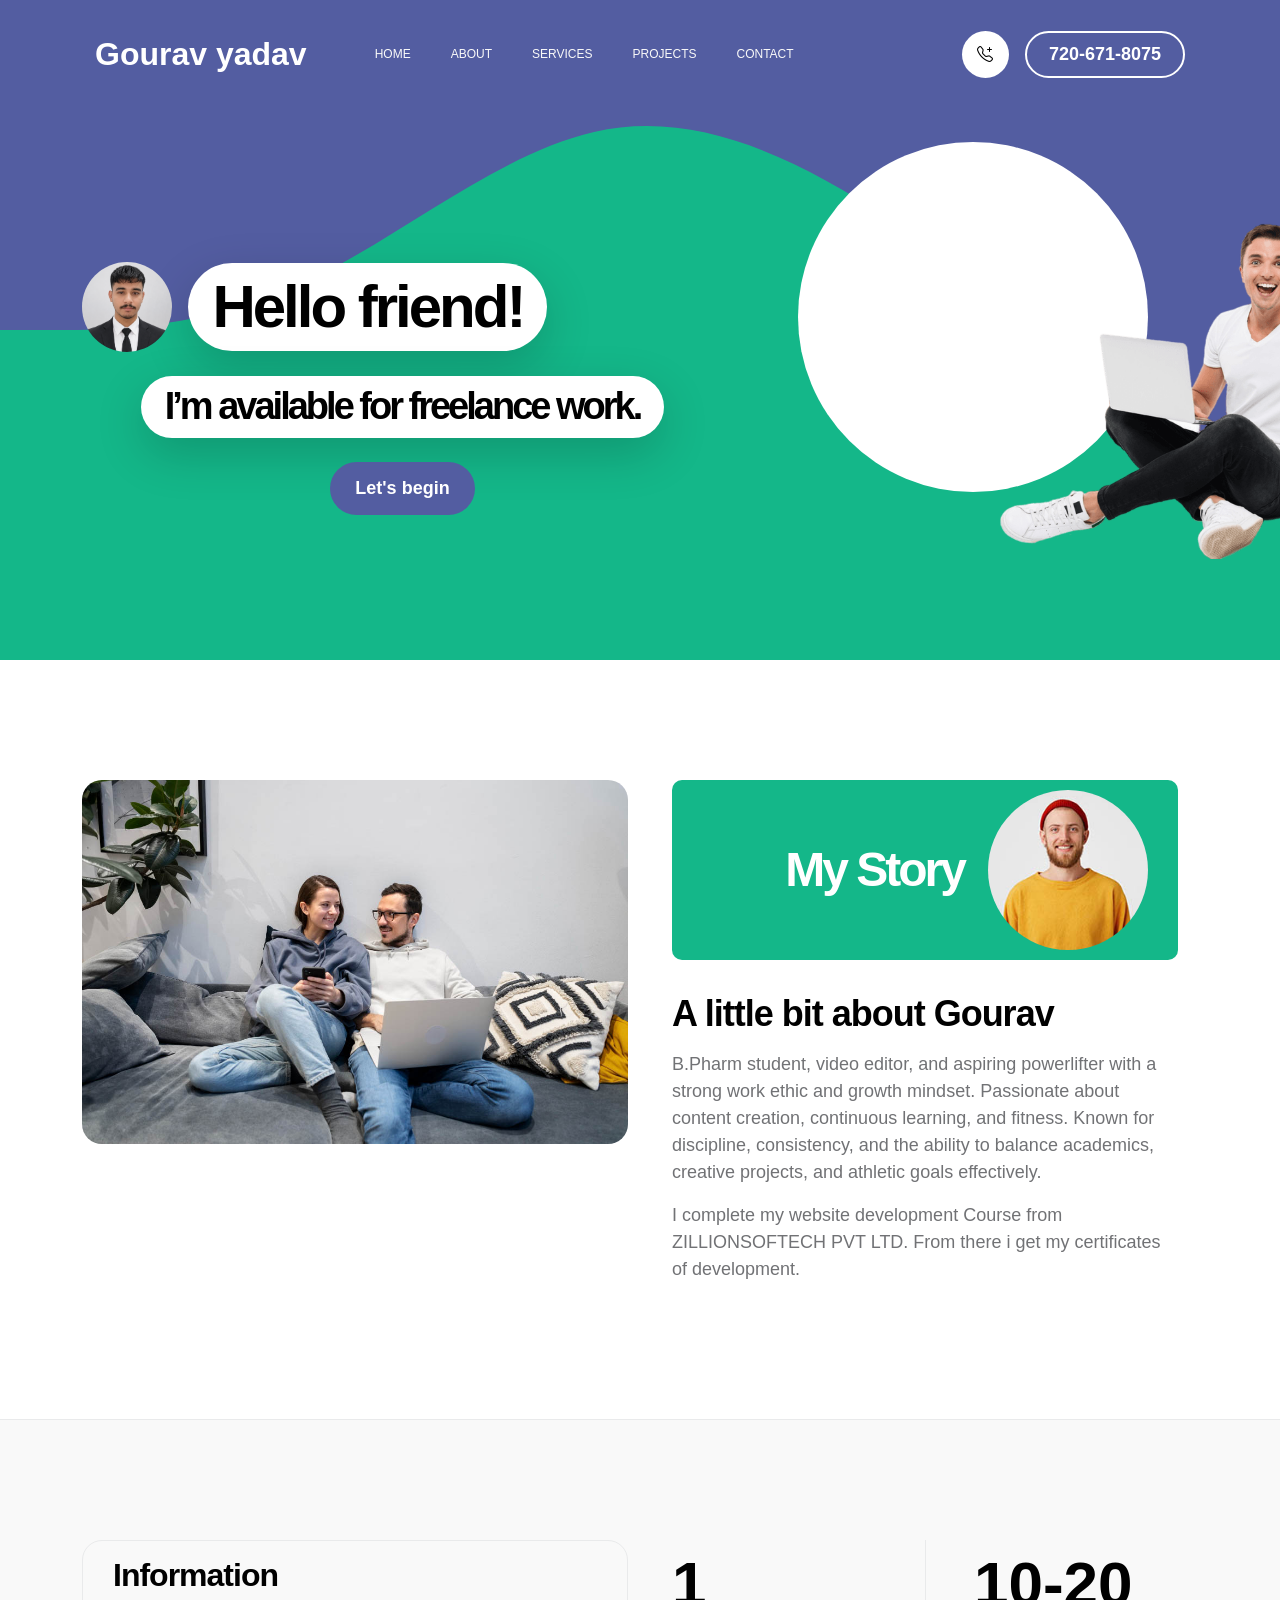
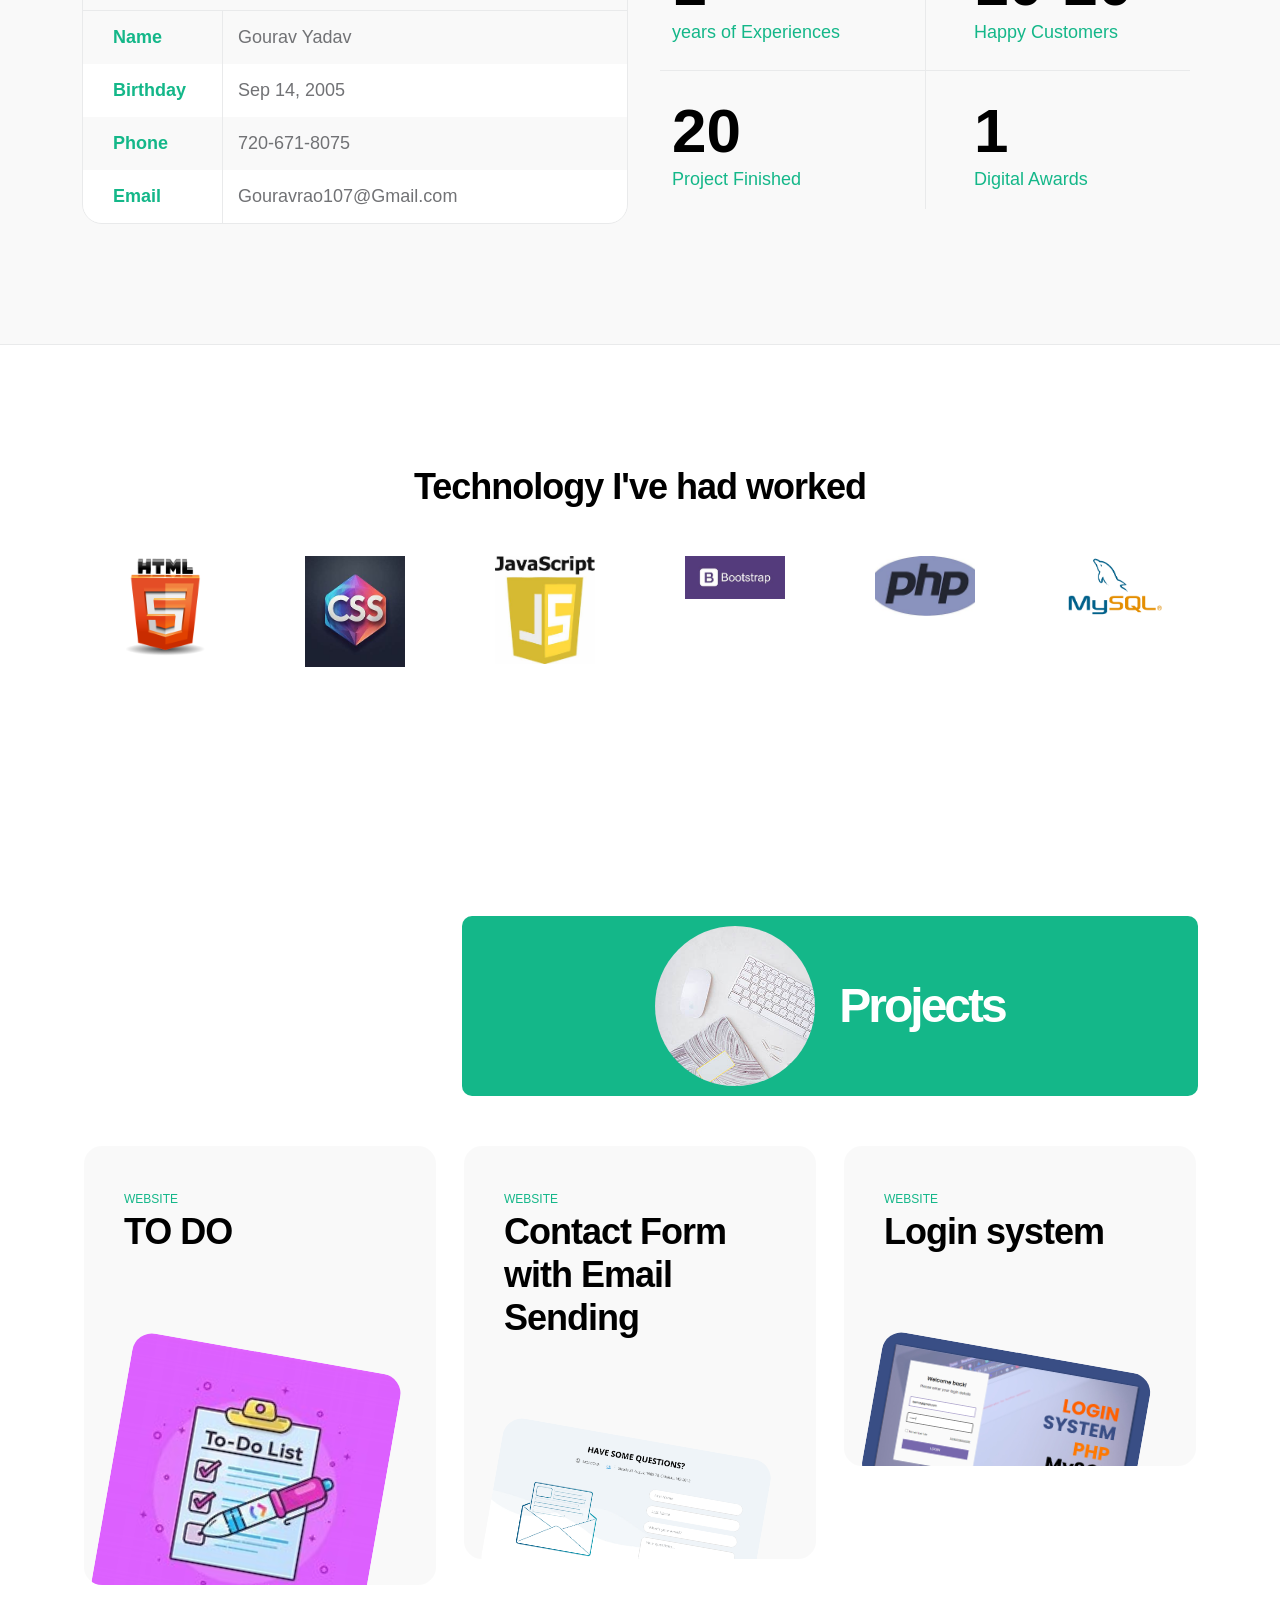
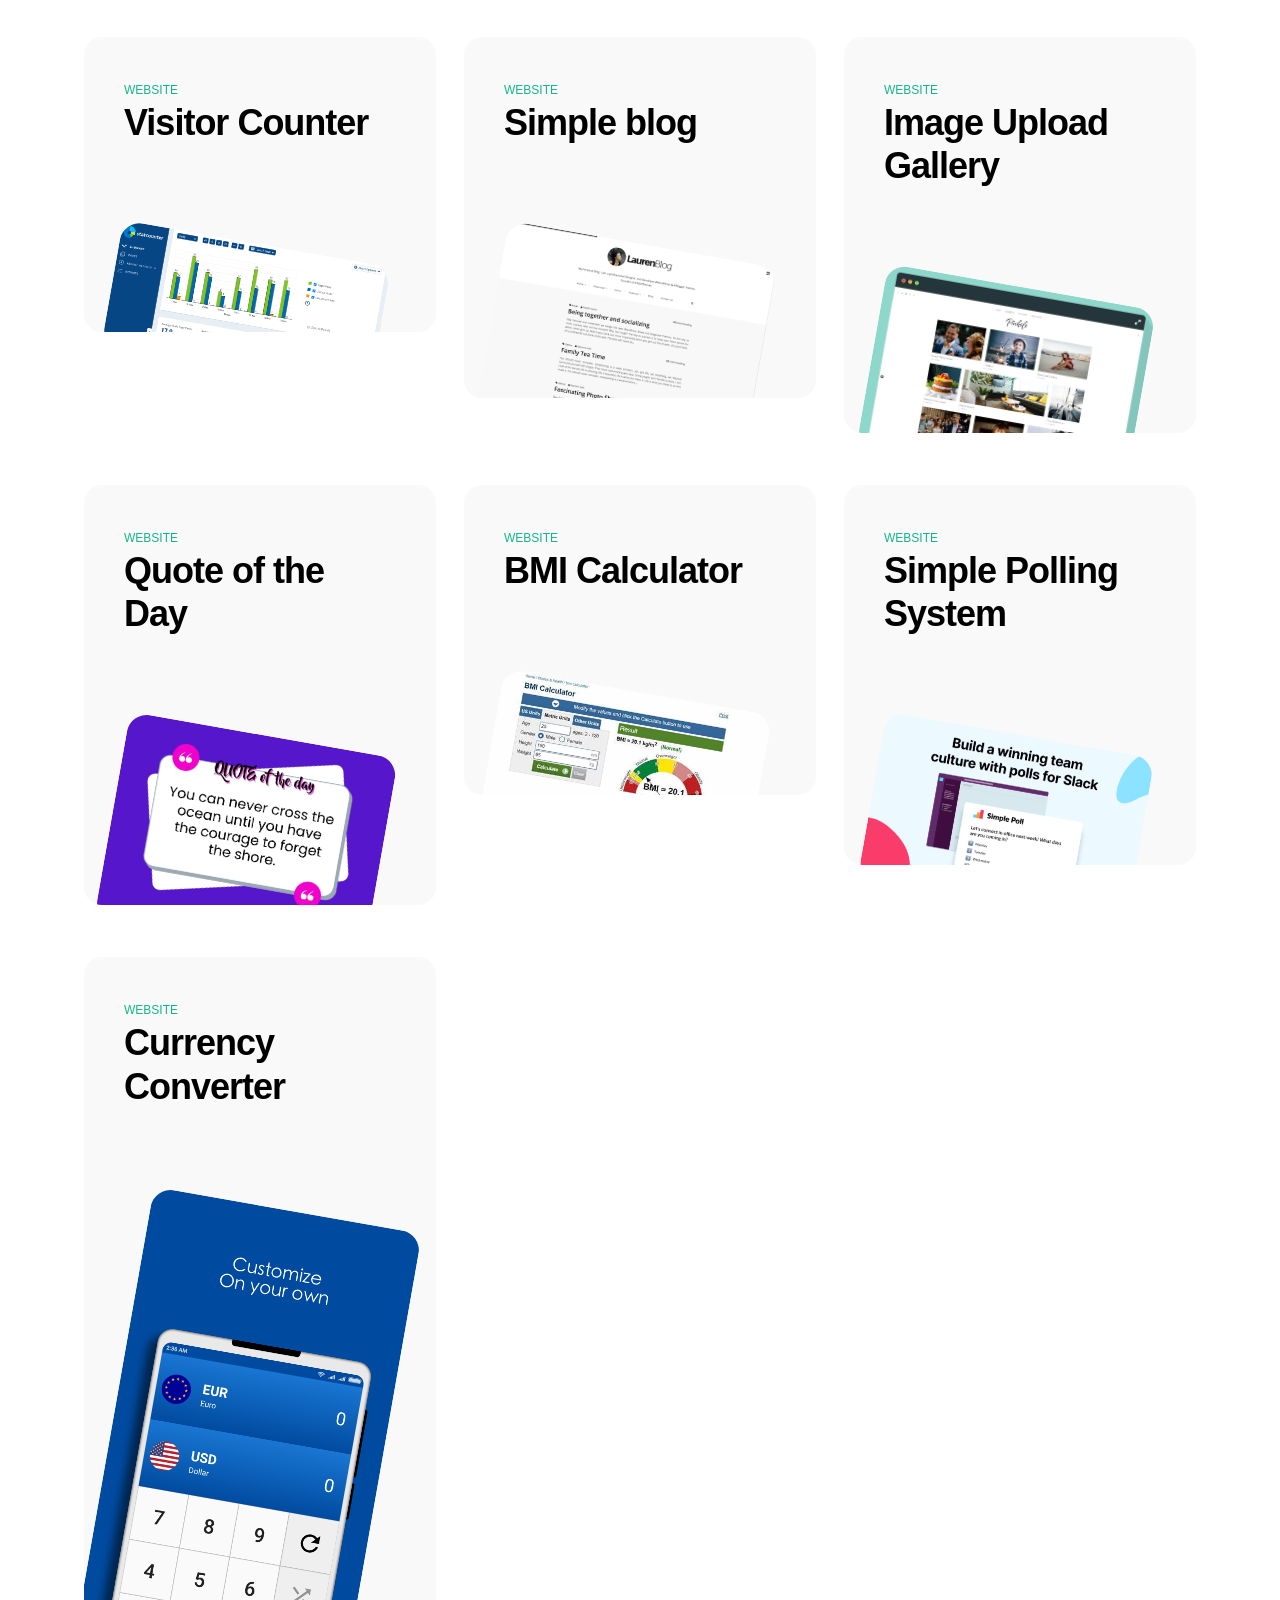
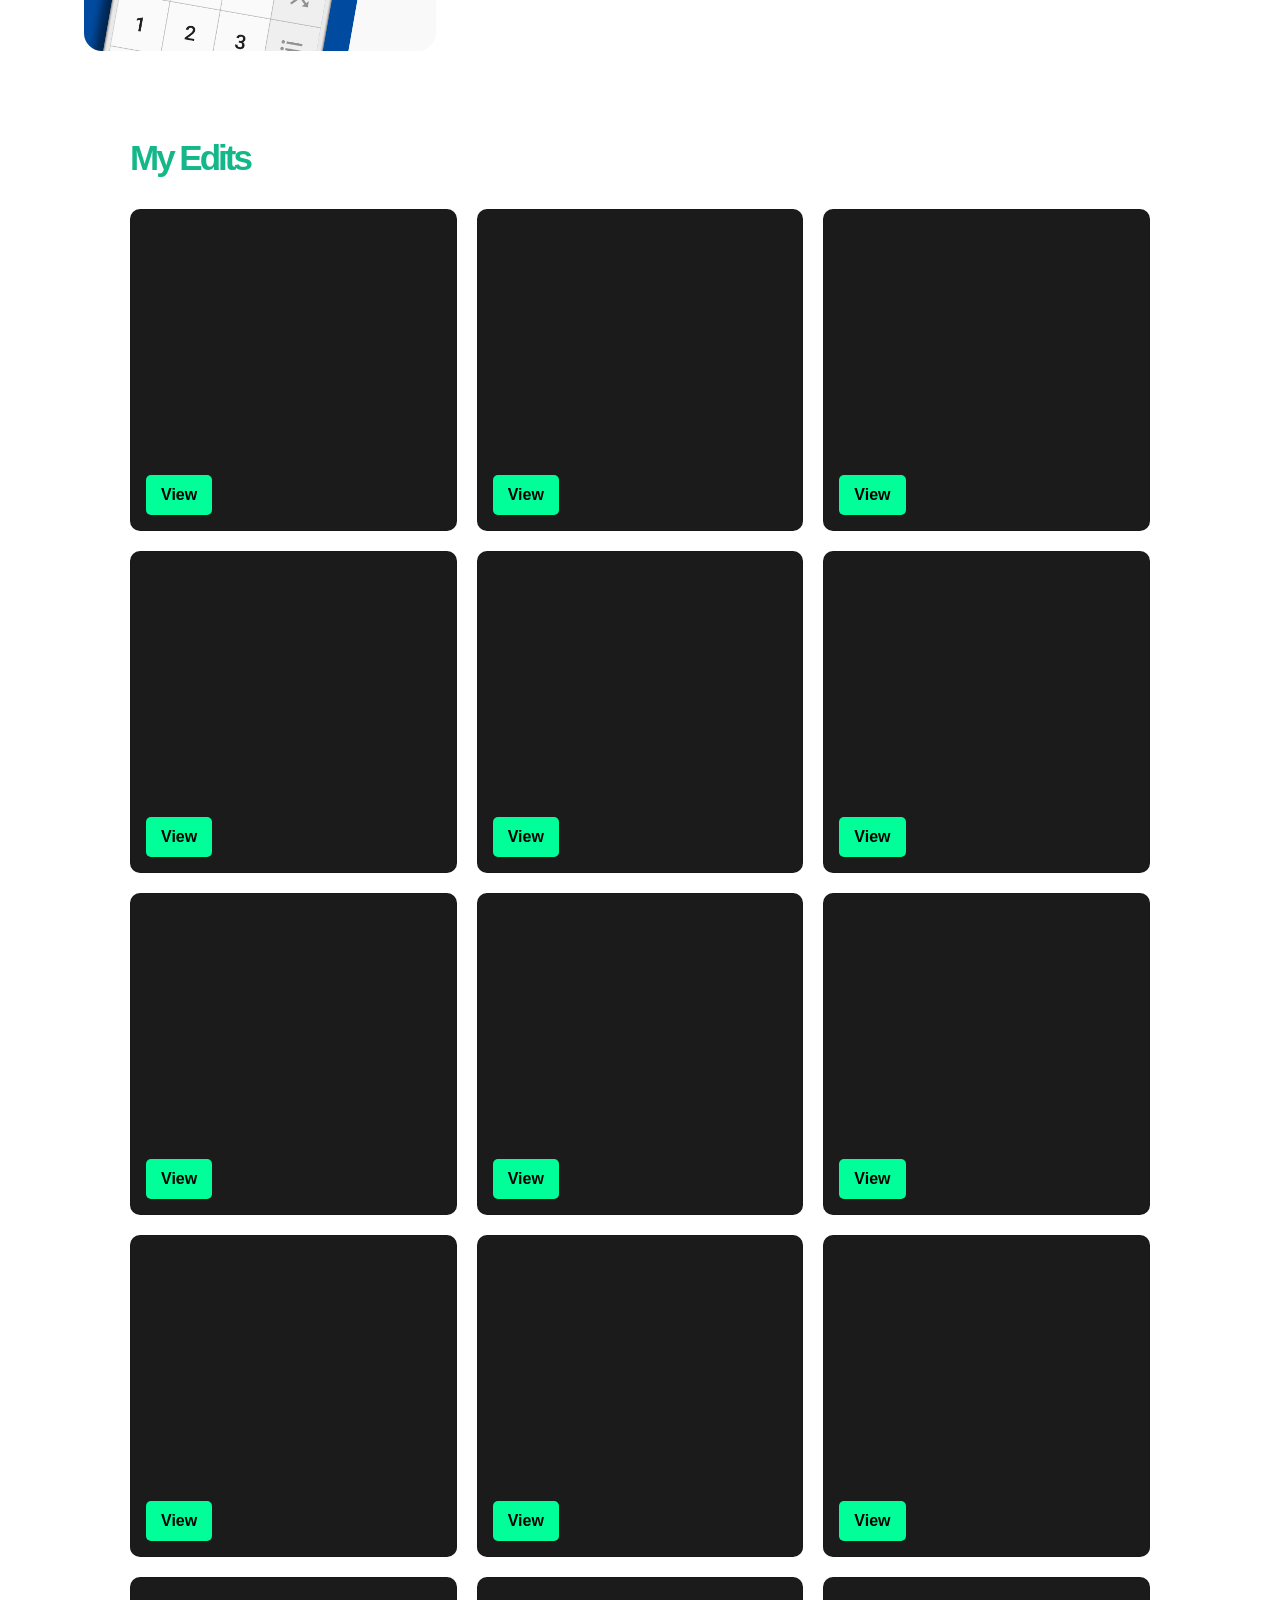
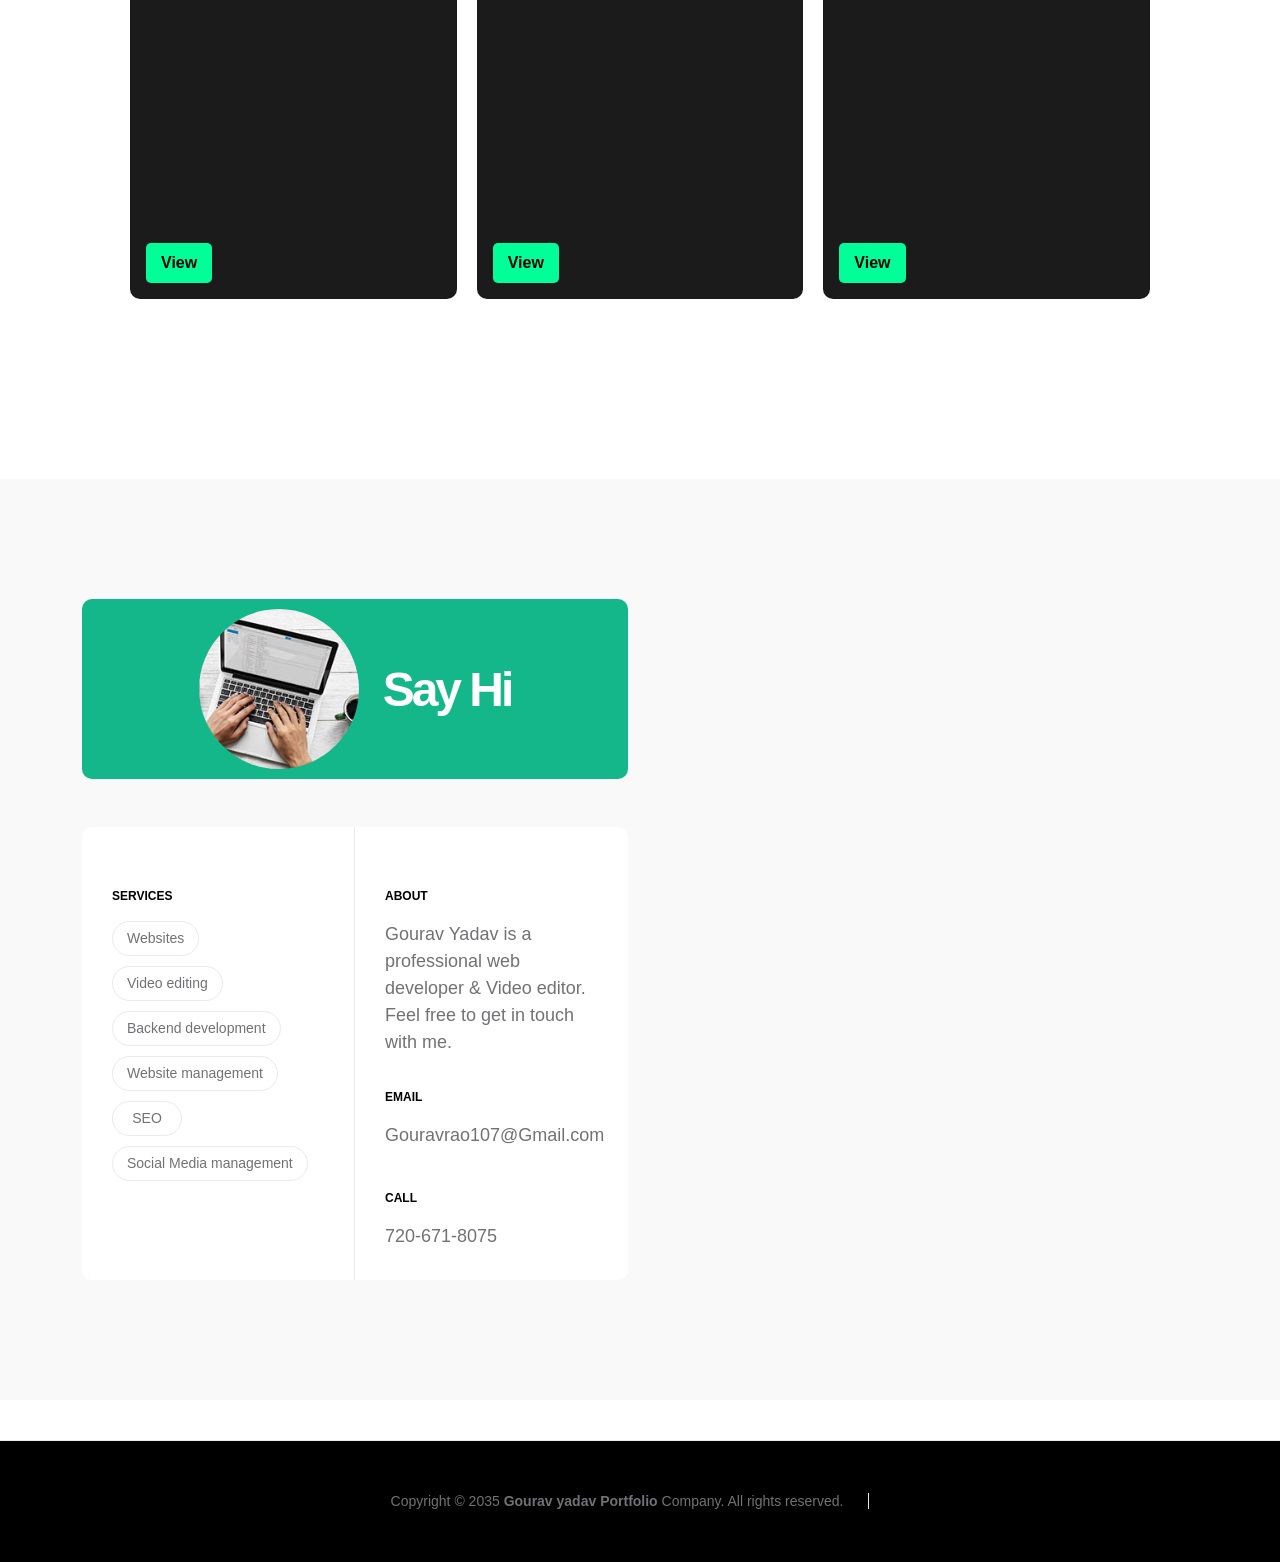
==== commit 9f9dc4ad: "sunday21" ====
--- a/index.html
+++ b/index.html
@@ -67,9 +67,9 @@
                             <a class="nav-link click-scroll" href="#section_2">About</a>
                         </li>
 
-                        <!-- <li class="nav-item">
+                        <li class="nav-item">
                             <a class="nav-link click-scroll" href="#section_3">Services</a>
-                        </li> -->
+                        </li>
 
                         <li class="nav-item">
                             <a class="nav-link click-scroll" href="#section_4">Projects</a>
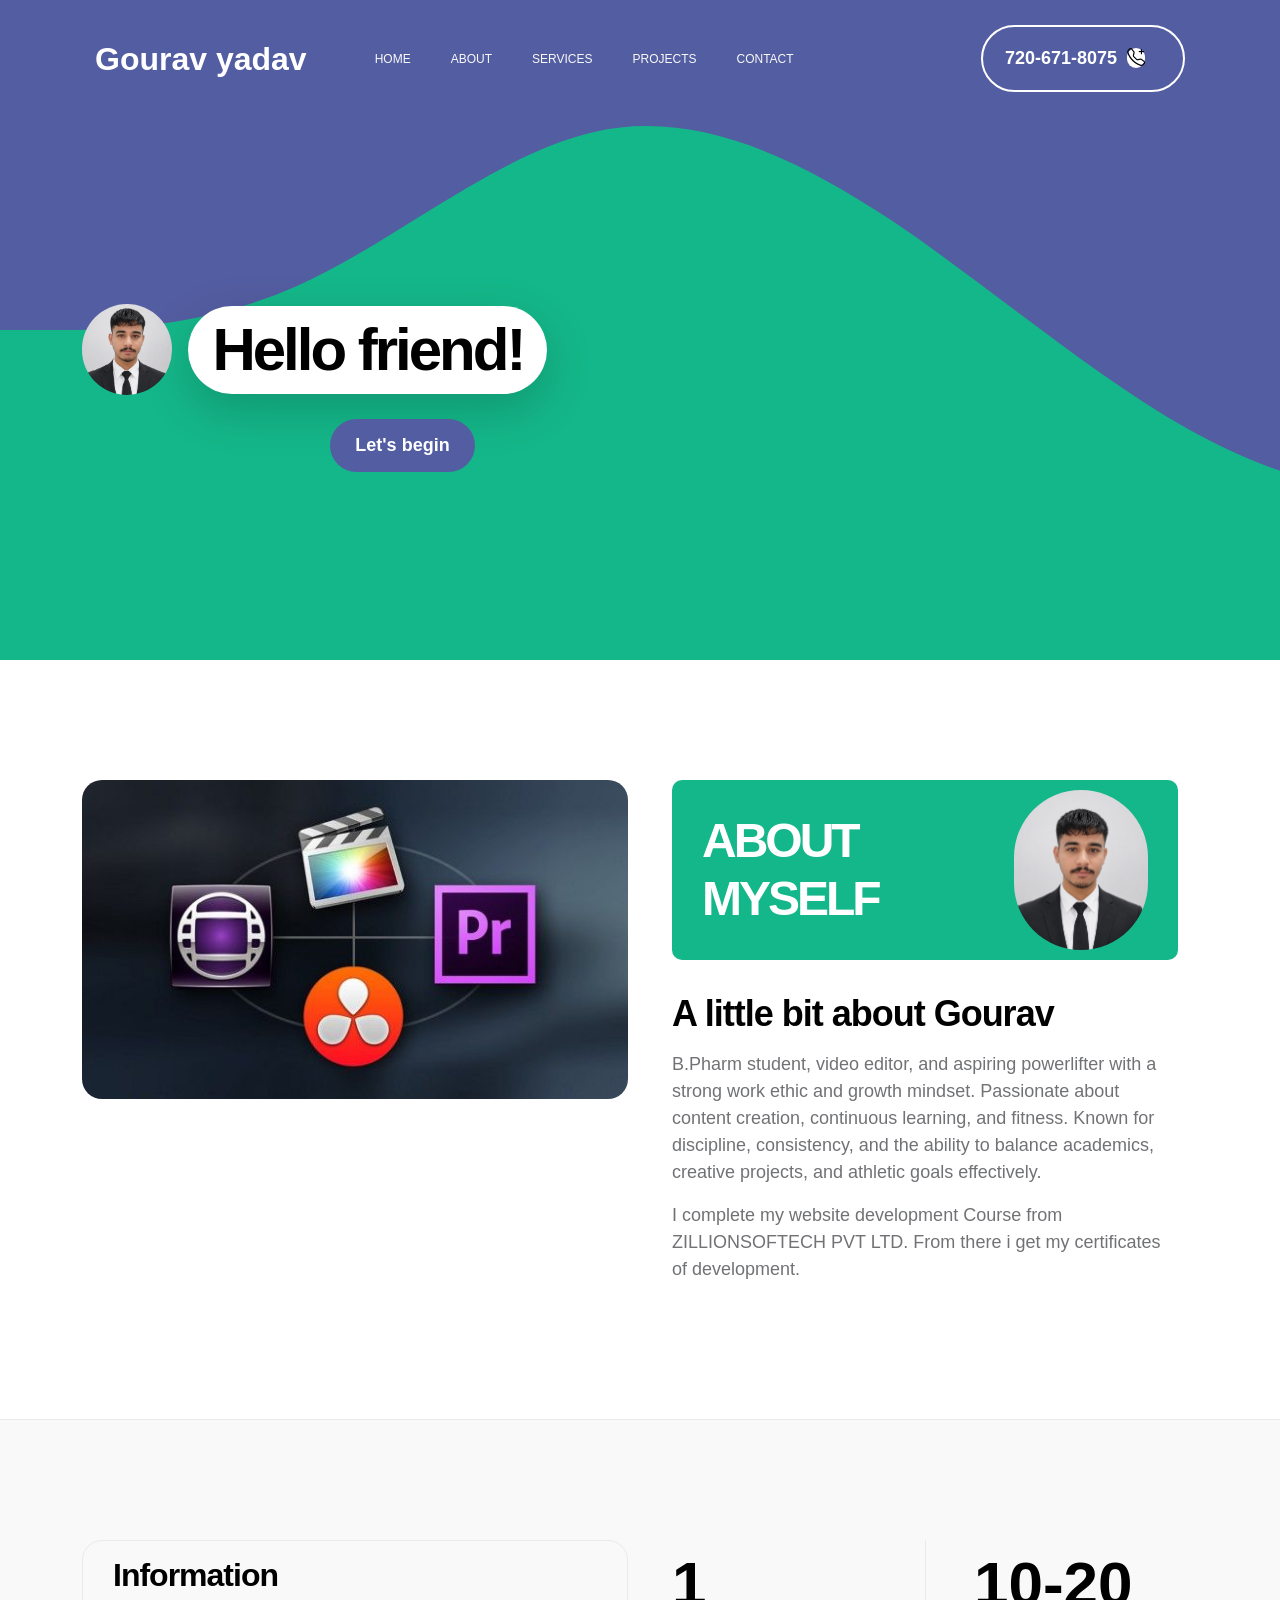
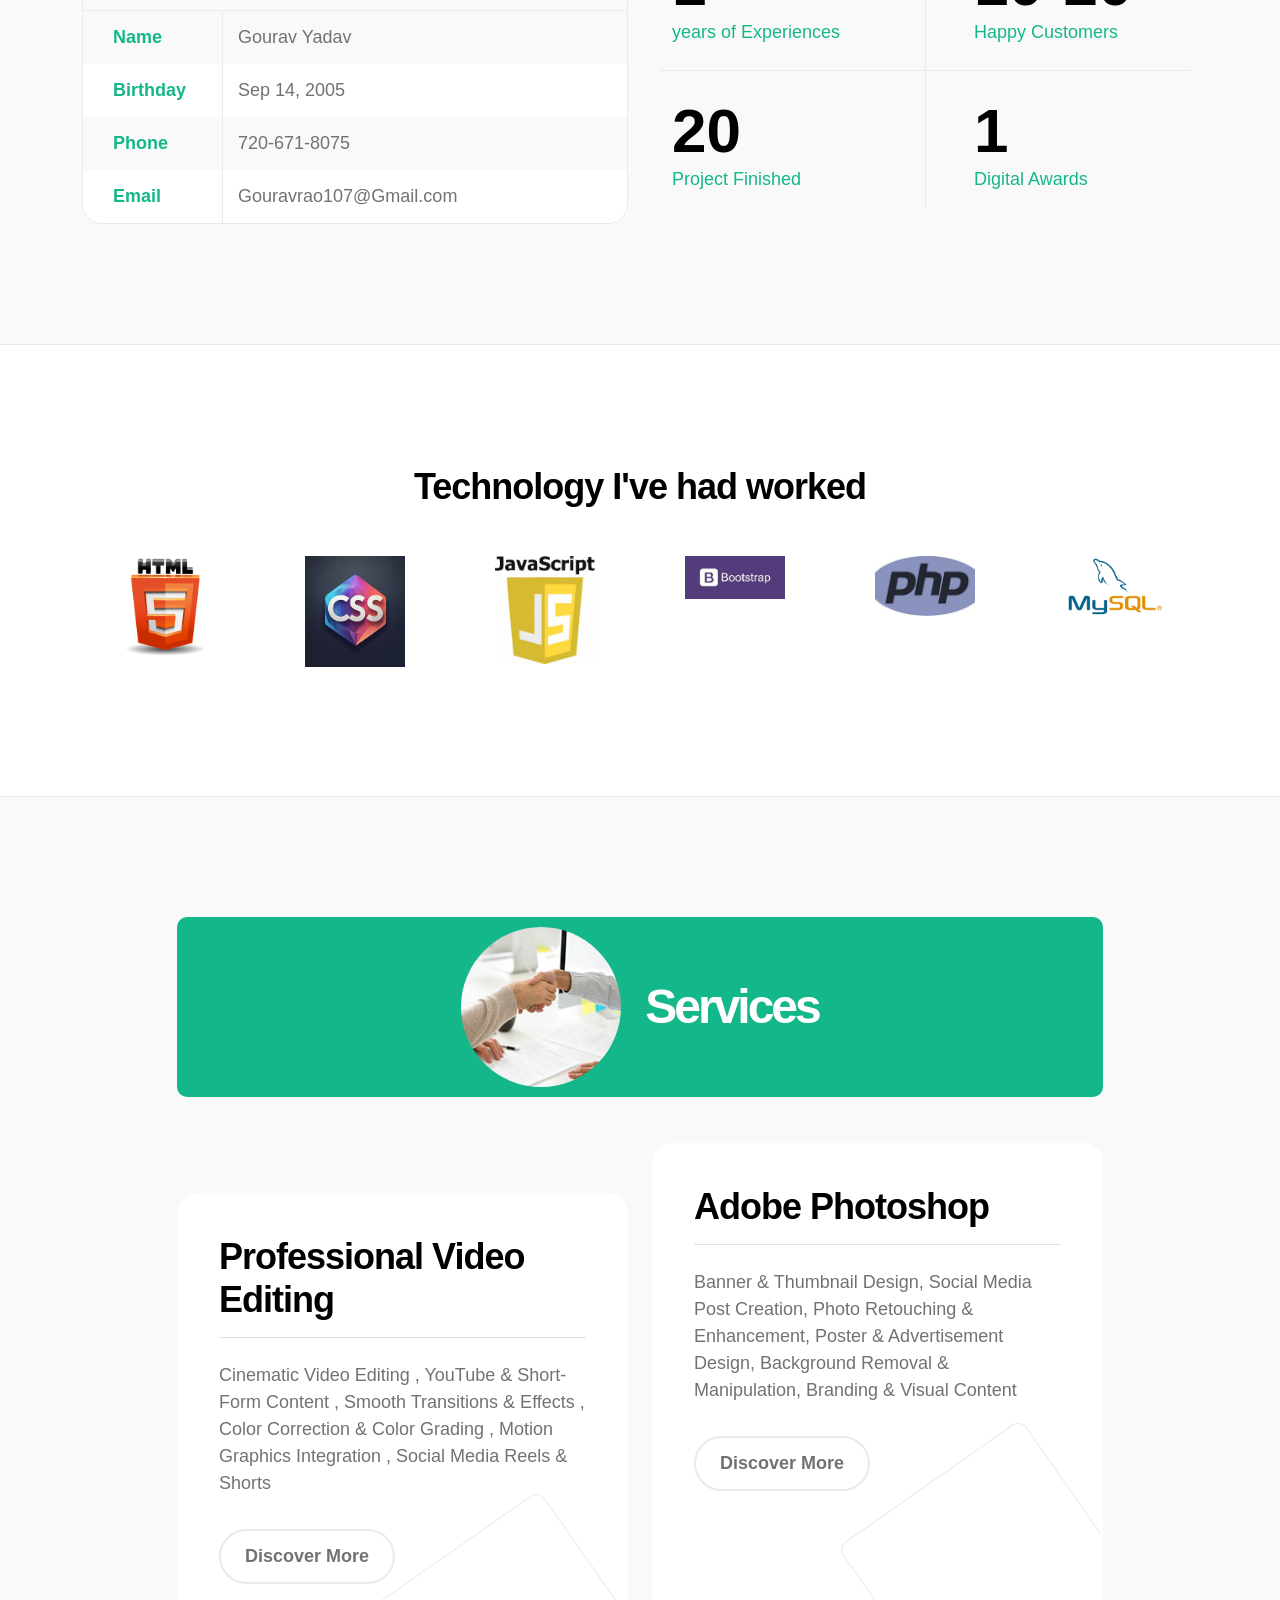
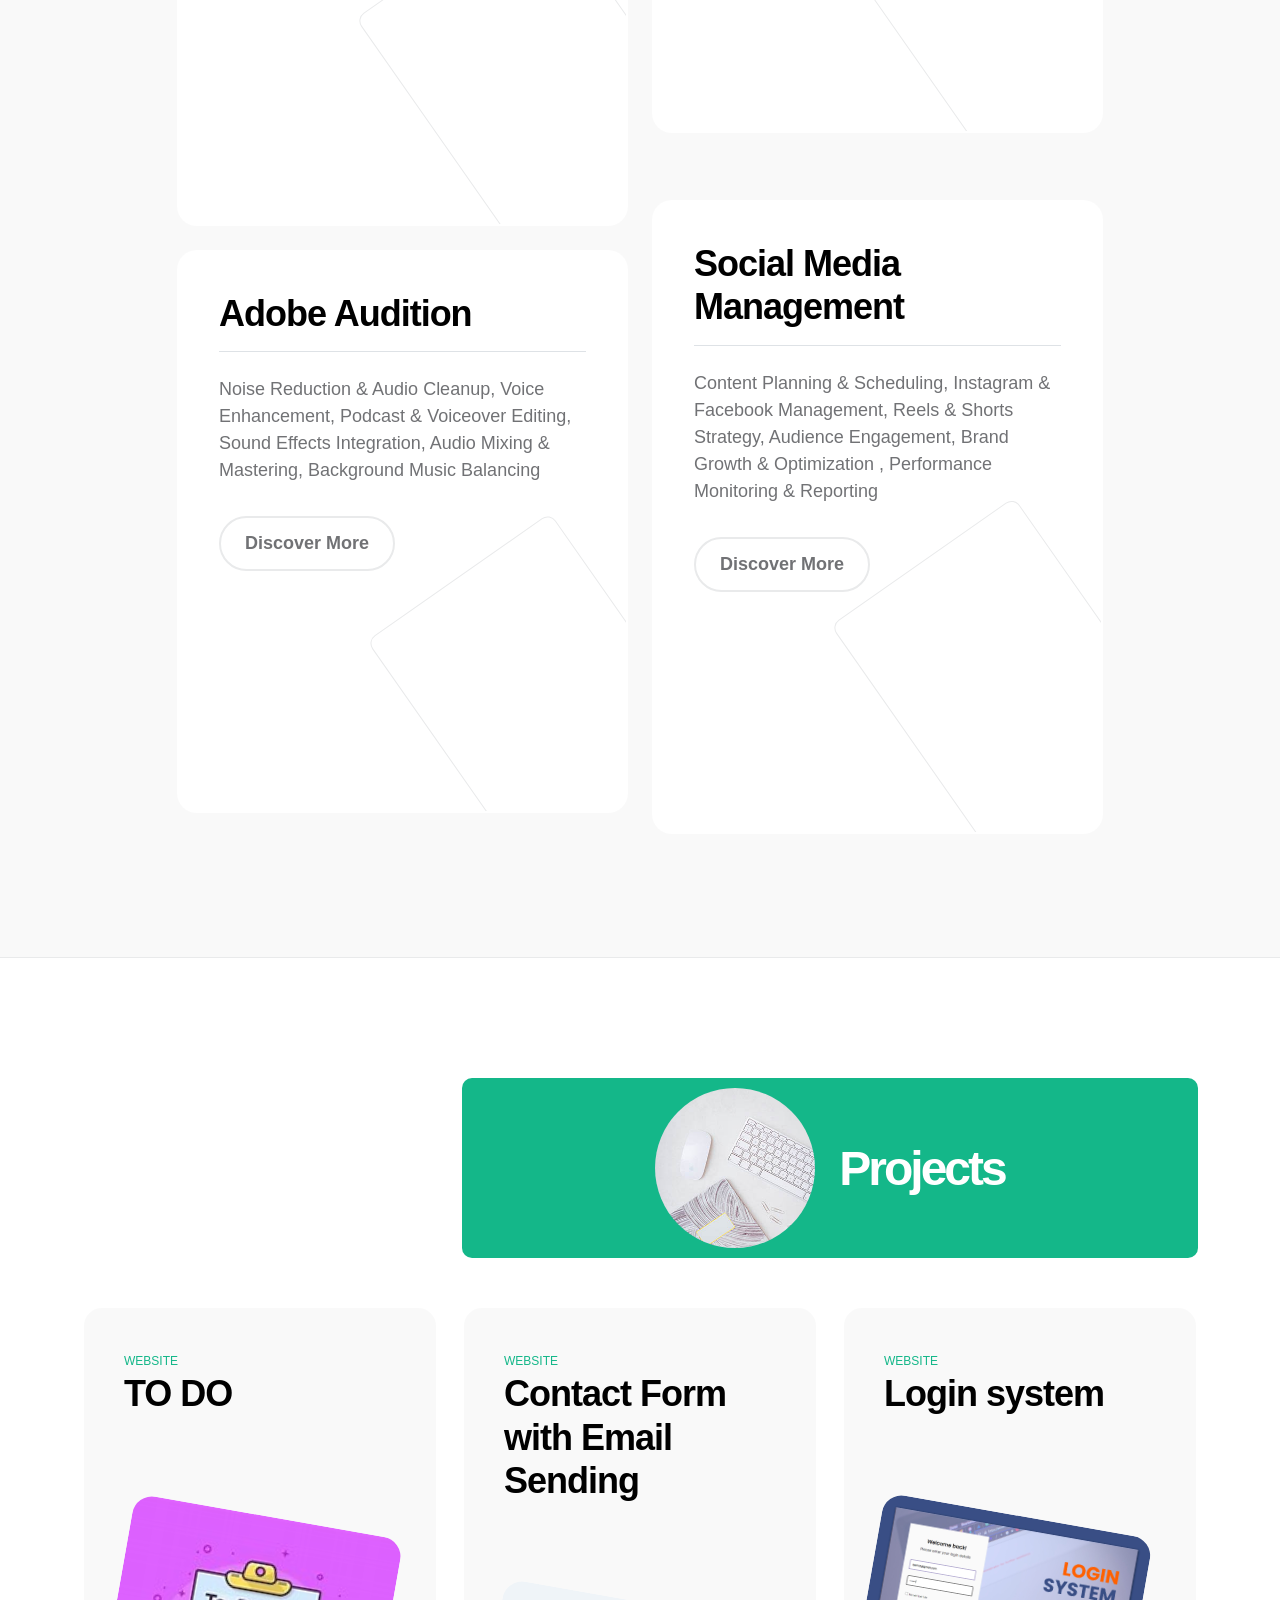
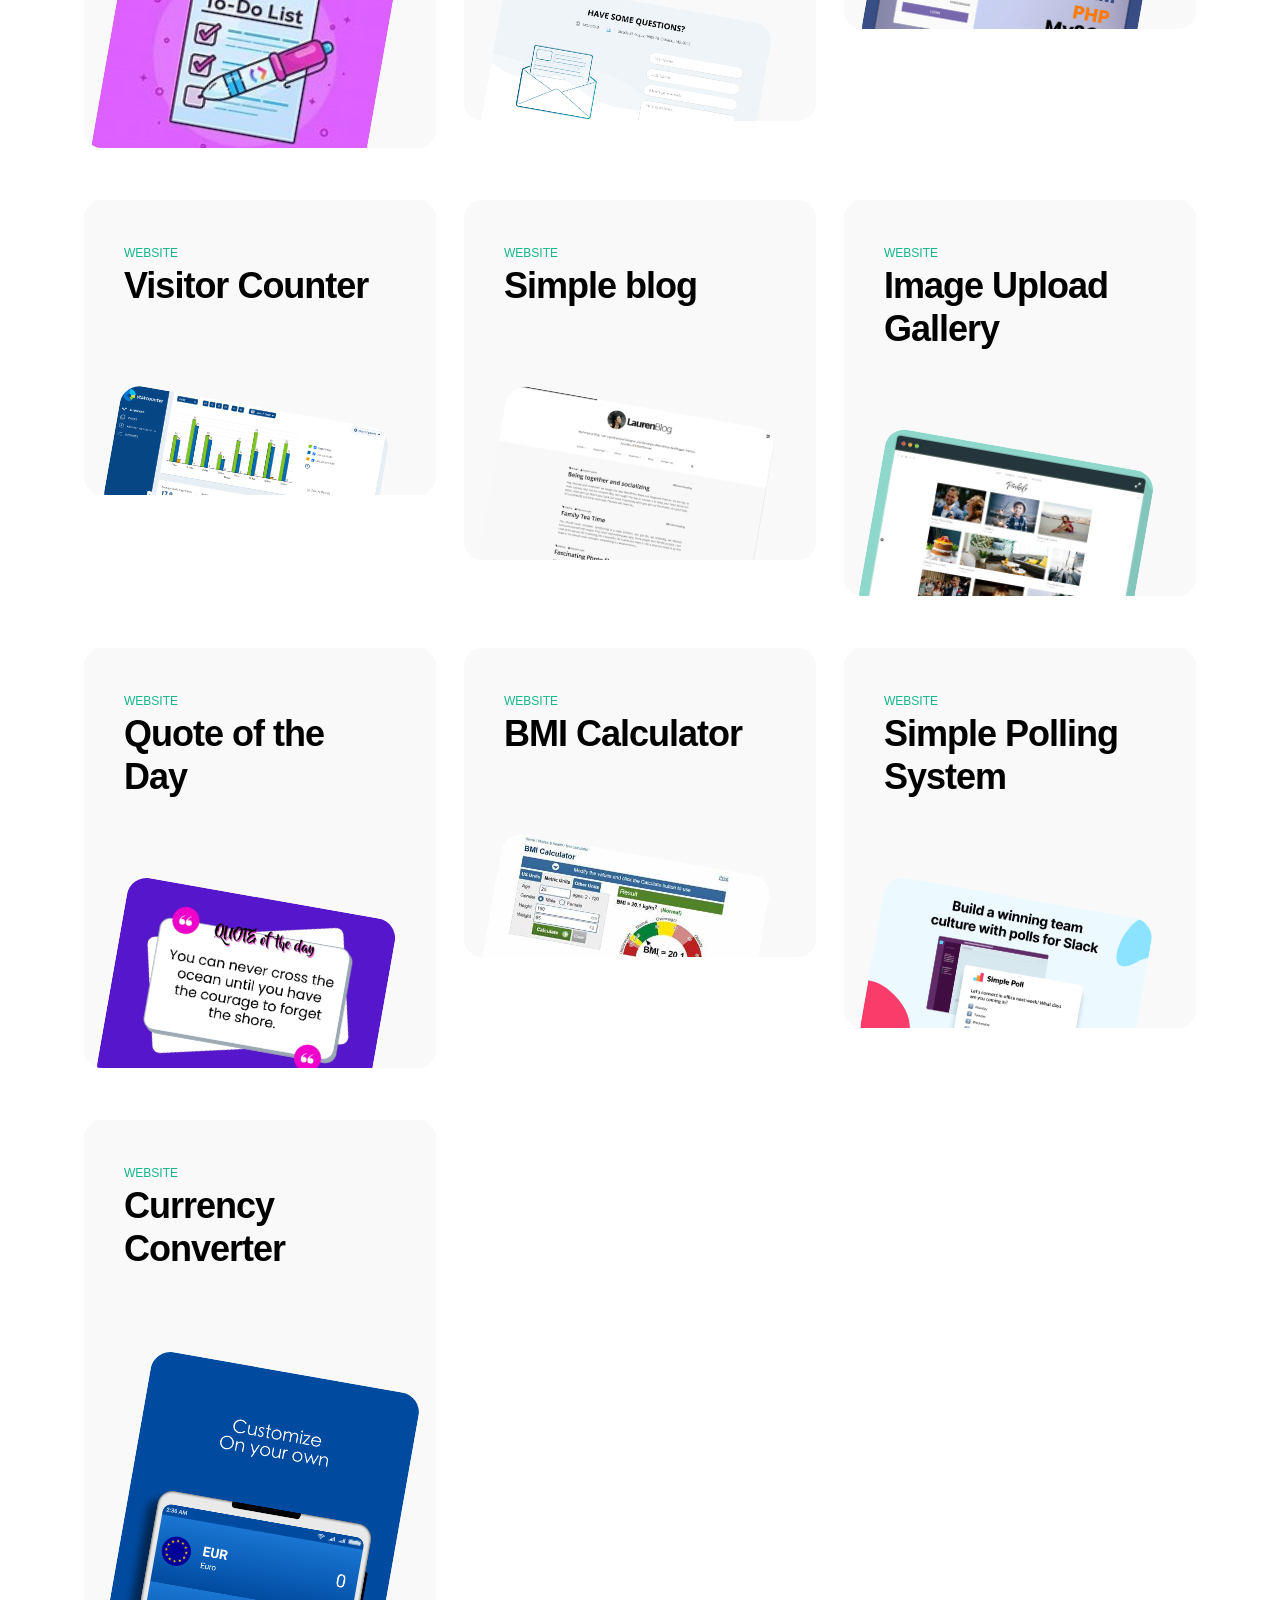
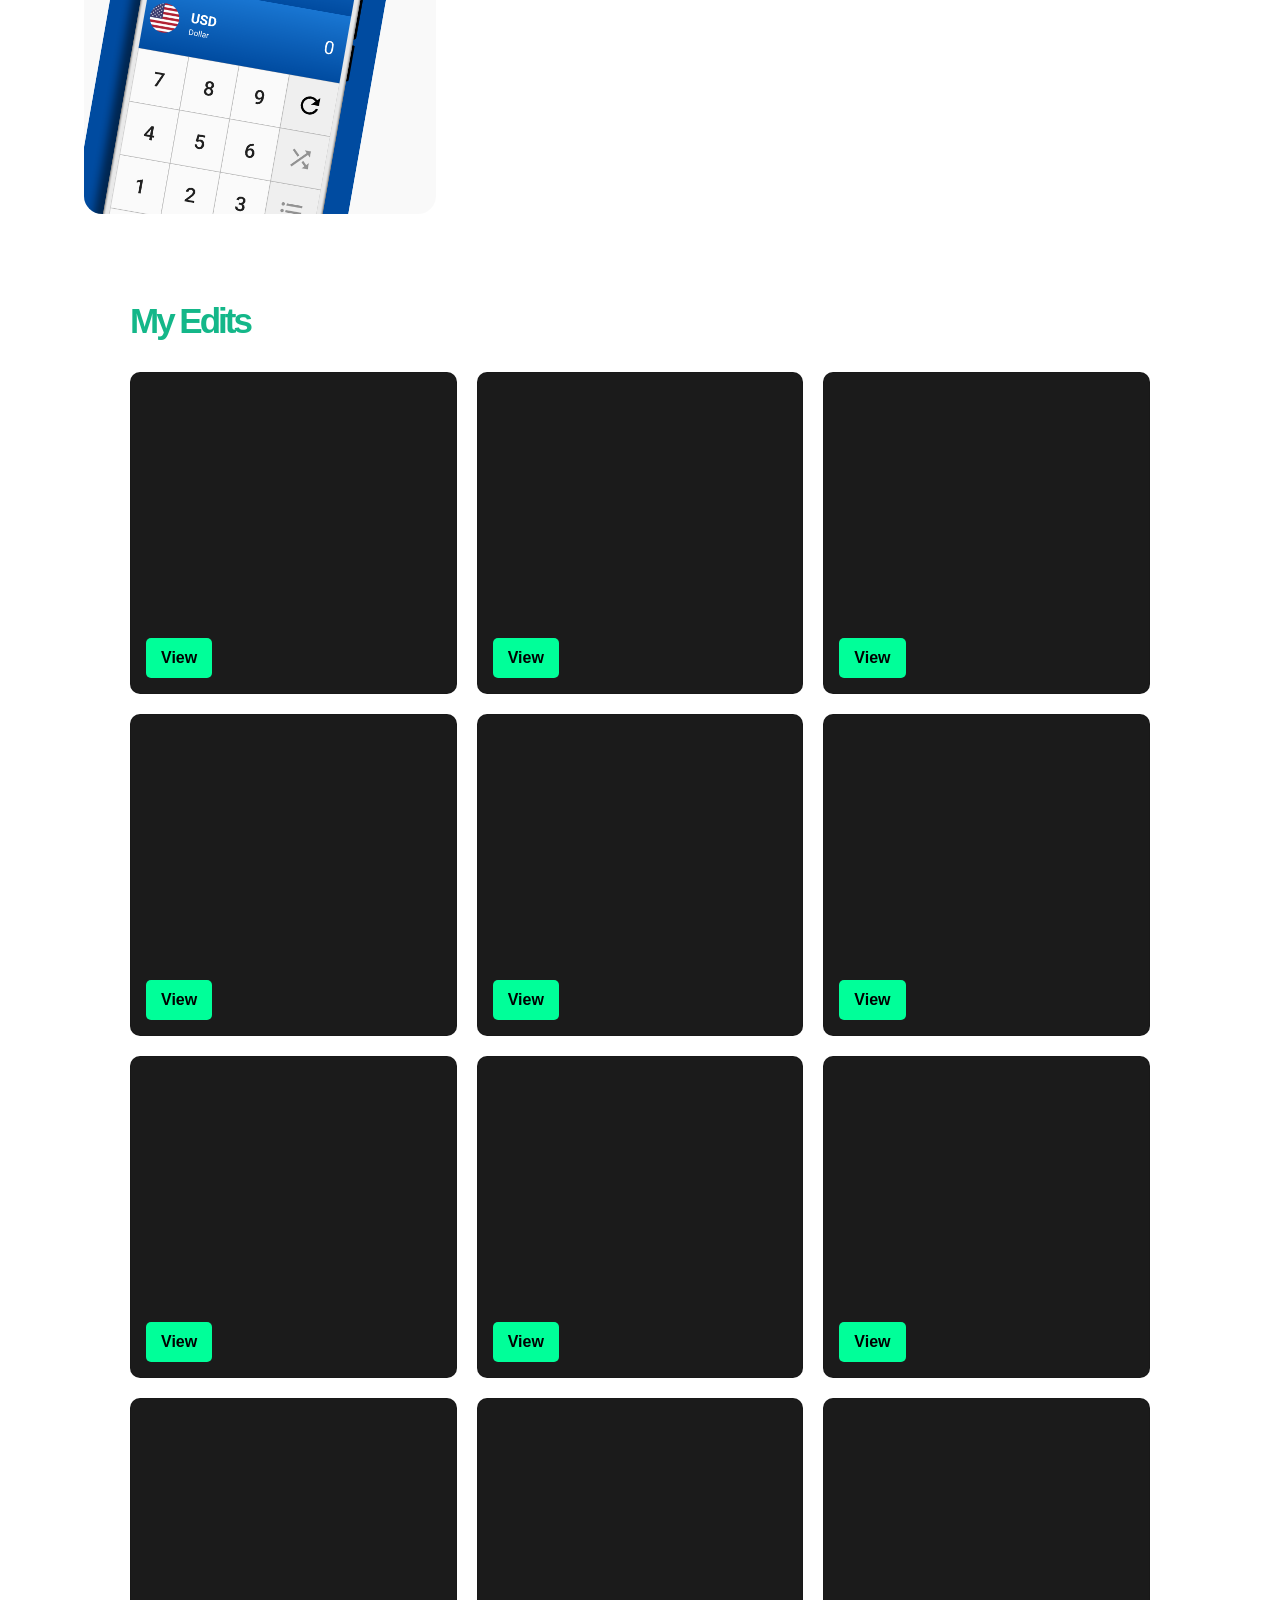
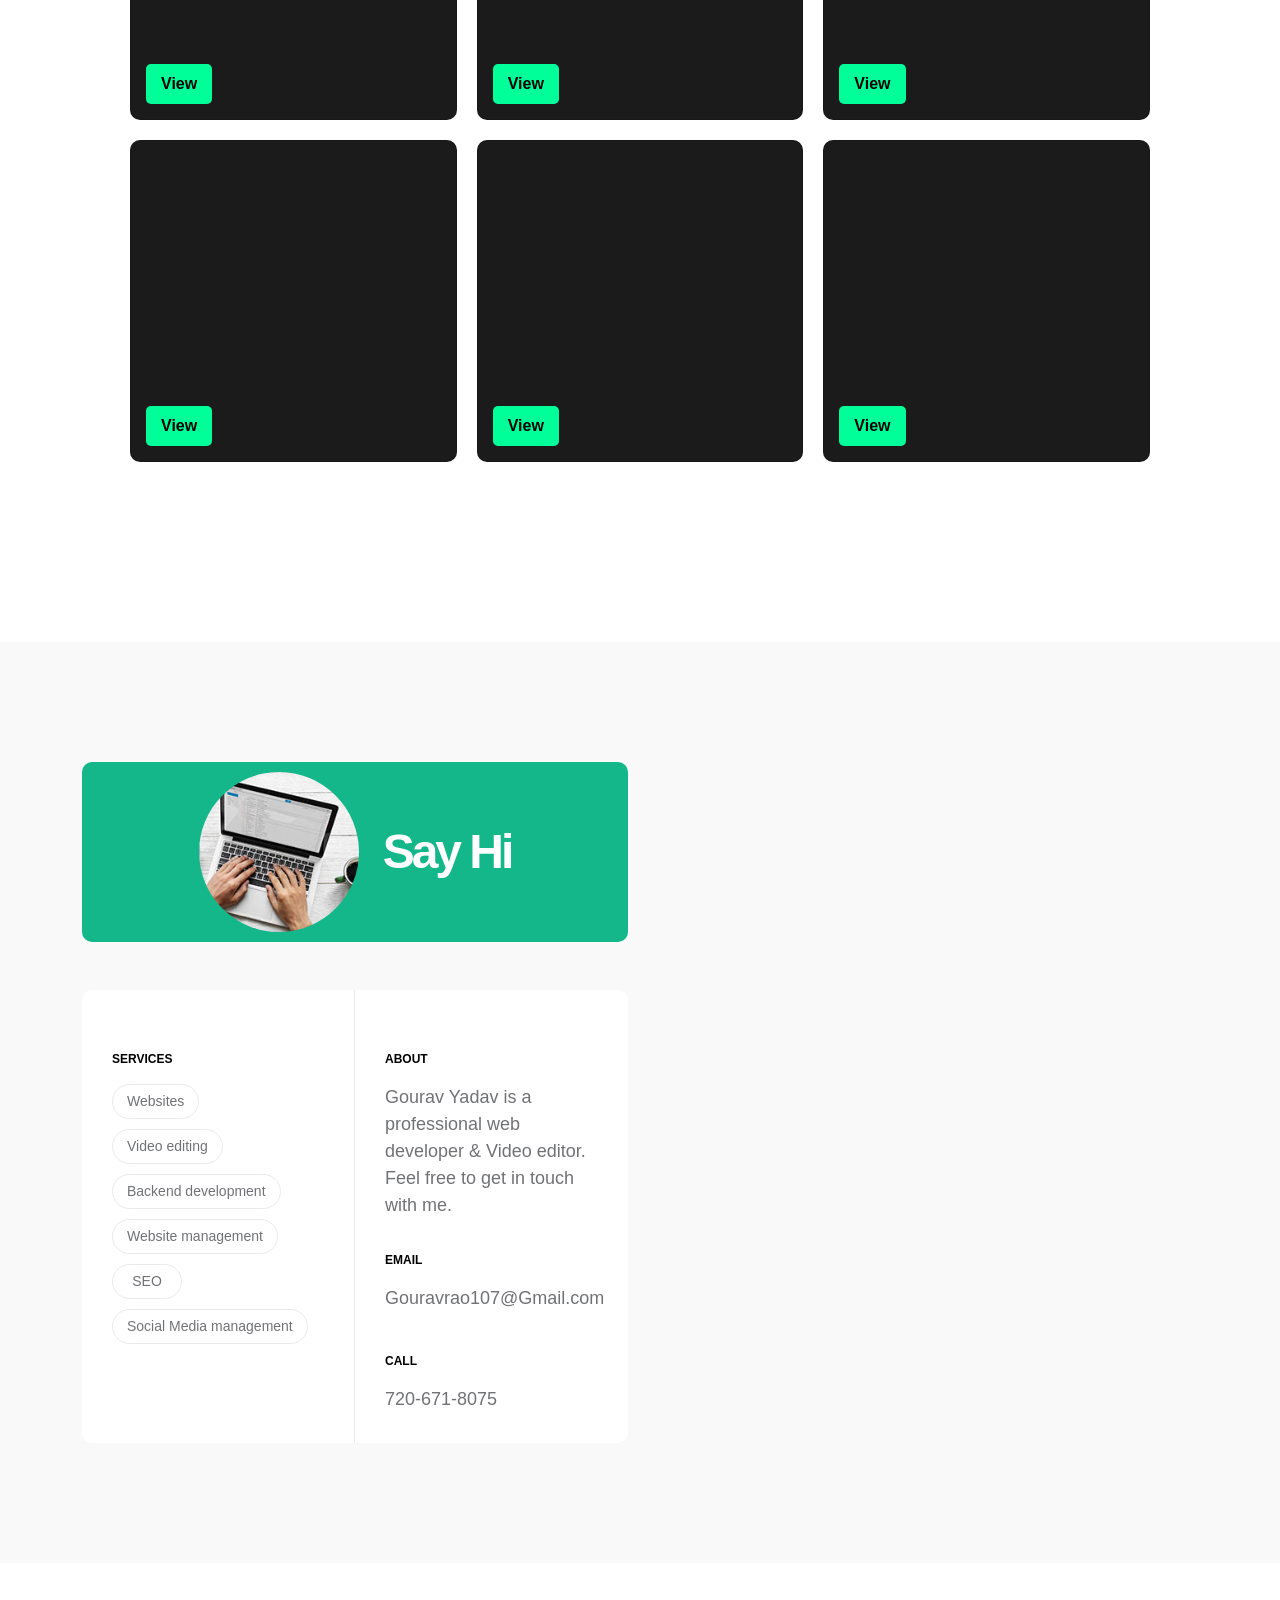
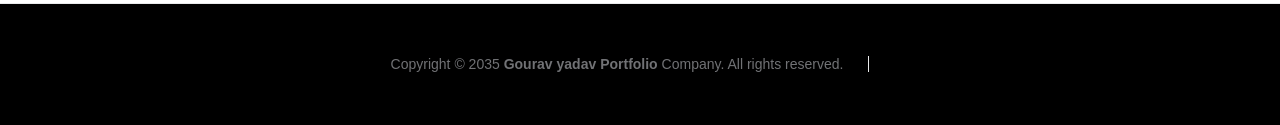
==== commit ec679765: "sunday21" ====
--- a/index.html
+++ b/index.html
@@ -81,10 +81,12 @@
                     </ul>
 
                     <div class="d-lg-flex align-items-center d-none ms-auto">
-                        <i class="navbar-icon bi-telephone-plus me-3"></i>
-                        <a class="custom-btn btn" href="#section_5">
-                            720-671-8075
+                        
+                        <a class="custom-btn btn" href="https://wa.me/917206718075" target="_blank">
+                            720-671-8075  &nbsp;<i class="navbar-icon bi-telephone-plus me-3"></i>
                         </a>
+                        
+                       
                     </div>
                 </div>
 
@@ -105,15 +107,15 @@
                                     <h1 class="hero-title ms-3 mb-0" >Hello friend!</h1>
                                 </div>
 
-                                <h2 class="mb-4">I’m available for freelance work.</h2>
+                                <!-- <h2 class="mb-4">I’m available for freelance work.</h2> -->
                                 <p class="mb-4"><a class="custom-btn btn custom-link" href="#section_2">Let's begin</a></p>
                             </div>
                         </div>
 
-                        <div class="col-lg-5 col-12 position-relative">
+                        <!-- <div class="col-lg-5 col-12 position-relative">
                             <div class="hero-image-wrap"></div>
                             <img src="images/portrait-happy-excited-man-holding-laptop-computer.png" class="hero-image img-fluid" alt="">
-                        </div>
+                        </div> -->
 
                     </div>
                 </div>
@@ -127,16 +129,16 @@
                     <div class="row">
 
                         <div class="col-lg-6 col-12">
-                            <img src="images/couple-working-from-home-together-sofa.jpg" class="about-image img-fluid" alt="">
+                            <img src="images/editppp.jpg" class="about-image img-fluid" alt="">
                         </div>
 
                         <div class="col-lg-6 col-12 mt-5 mt-lg-0">
                             <div class="about-thumb">
 
                                 <div class="section-title-wrap d-flex justify-content-end align-items-center mb-4">
-                                    <h2 class="text-white me-4 mb-0">My Story</h2>
-
-                                    <img src="images/happy-bearded-young-man.jpg" class="avatar-image img-fluid" alt="">
+                                    <h2 class="text-white me-4 mb-0">ABOUT MYSELF</h2>
+
+                                    <img src="images/myphoto/ChatGPT Image Jun 21, 2026, 08_04_42 AM.png" class="avatar-image img-fluid" alt="">
                                 </div>
 
                                 <h3 class="pt-2 mb-3">A little bit about Gourav</h3>
@@ -174,12 +176,12 @@
 
                                     <p>
                                         <span class="profile-small-title">Phone</span> 
-                                         <span><a href="tel: 305-240-9671">720-671-8075</a></span>
+                                         <span></span>720-671-8075</span>
                                     </p>
 
                                     <p>
                                         <span class="profile-small-title">Email</span> 
-                                        <span><a href="mailto:hello@josh.design">Gouravrao107@Gmail.com</a></span>
+                                        <span>Gouravrao107@Gmail.com</span>
                                     </p>
                                 </div>
                             </div>
@@ -275,7 +277,7 @@
             </section>
 
 
-            <!-- <section class="services section-padding" id="section_3">
+            <section class="services section-padding" id="section_3">
                 <div class="container">
                     <div class="row">
 
@@ -290,17 +292,22 @@
                                 <div class="col-lg-6 col-12">
                                     <div class="services-thumb">
                                         <div class="d-flex flex-wrap align-items-center border-bottom mb-4 pb-3">
-                                            <h3 class="mb-0">Websites</h3>
-
-                                            <div class="services-price-wrap ms-auto">
+                                            <h3 class="mb-0">Professional Video Editing</h3>
+
+                                            <!-- <div class="services-price-wrap ms-auto">
                                                 <p class="services-price-text mb-0">$2,400</p>
                                                 <div class="services-price-overlay"></div>
-                                            </div>
-                                        </div>
-
-                                        <p>You may want to explore Too CSS for great collection of free HTML CSS templates.</p>
-
-                                        <a href="#" class="custom-btn custom-border-btn btn mt-3">Discover More</a>
+                                            </div> -->
+                                        </div>
+
+                                        <p>Cinematic Video Editing ,
+                                            YouTube & Short-Form Content ,
+                                             Smooth Transitions & Effects ,
+                                            Color Correction & Color Grading ,
+                                            Motion Graphics Integration ,
+                                            Social Media Reels & Shorts</p>
+
+                                        <a href="#section_4" class="custom-btn custom-border-btn btn mt-3">Discover More</a>
 
                                         <div class="services-icon-wrap d-flex justify-content-center align-items-center">
                                             <i class="services-icon bi-globe"></i>
@@ -311,17 +318,23 @@
                                 <div class="col-lg-6 col-12">
                                     <div class="services-thumb services-thumb-up">
                                         <div class="d-flex flex-wrap align-items-center border-bottom mb-4 pb-3">
-                                            <h3 class="mb-0">Branding</h3>
-
-                                            <div class="services-price-wrap ms-auto">
+                                            <h3 class="mb-0">Adobe Photoshop</h3>
+
+                                            <!-- <div class="services-price-wrap ms-auto">
                                                 <p class="services-price-text mb-0">$1,200</p>
                                                 <div class="services-price-overlay"></div>
-                                            </div>
-                                        </div>
-
-                                        <p>You can explore more CSS templates on TemplateMo website by browsing through different tags.</p>
-
-                                        <a href="#" class="custom-btn custom-border-btn btn mt-3">Discover More</a>
+                                            </div> -->
+                                        </div>
+
+                                        <p> Banner & Thumbnail Design, 
+
+                                             Social Media Post Creation,
+                                            Photo Retouching & Enhancement,
+                                            Poster & Advertisement Design,
+                                            Background Removal & Manipulation,
+                                            Branding & Visual Content</p>
+
+                                        <a href="#section_4" class="custom-btn custom-border-btn btn mt-3">Discover More</a>
 
                                         <div class="services-icon-wrap d-flex justify-content-center align-items-center">
                                             <i class="services-icon bi-lightbulb"></i>
@@ -332,17 +345,22 @@
                                 <div class="col-lg-6 col-12">
                                     <div class="services-thumb">
                                         <div class="d-flex flex-wrap align-items-center border-bottom mb-4 pb-3">
-                                            <h3 class="mb-0">Ecommerce</h3>
-
-                                            <div class="services-price-wrap ms-auto">
+                                            <h3 class="mb-0">Adobe Audition</h3>
+
+                                            <!-- <div class="services-price-wrap ms-auto">
                                                 <p class="services-price-text mb-0">$3,600</p>
                                                 <div class="services-price-overlay"></div>
-                                            </div>
-                                        </div>
-
-                                        <p>If you need a customized ecommerce website for your business, feel free to discuss with me.</p>
-
-                                        <a href="#" class="custom-btn custom-border-btn btn mt-3">Discover More</a>
+                                            </div> -->
+                                        </div>
+
+                                        <p>Noise Reduction & Audio Cleanup,
+                                           Voice Enhancement,
+                                           Podcast & Voiceover Editing,
+                                           Sound Effects Integration,
+                                           Audio Mixing & Mastering,
+                                            Background Music Balancing</p>
+
+                                        <a href="#section_4" class="custom-btn custom-border-btn btn mt-3">Discover More</a>
 
                                         <div class="services-icon-wrap d-flex justify-content-center align-items-center">
                                             <i class="services-icon bi-phone"></i>
@@ -353,17 +371,22 @@
                                 <div class="col-lg-6 col-12">
                                     <div class="services-thumb services-thumb-up">
                                         <div class="d-flex flex-wrap align-items-center border-bottom mb-4 pb-3">
-                                            <h3 class="mb-0">SEO</h3>
-
-                                            <div class="services-price-wrap ms-auto">
+                                            <h3 class="mb-0">Social Media Management</h3>
+
+                                            <!-- <div class="services-price-wrap ms-auto">
                                                 <p class="services-price-text mb-0">$1,450</p>
                                                 <div class="services-price-overlay"></div>
-                                            </div>
-                                        </div>
-
-                                        <p>To list your website first on any search engine, we will work together. First Portfolio is one-page CSS Template for free download.</p>
-
-                                        <a href="#" class="custom-btn custom-border-btn btn mt-3">Discover More</a>
+                                            </div> -->
+                                        </div>
+
+                                        <p>Content Planning & Scheduling,
+                                          Instagram & Facebook Management,
+                                          Reels & Shorts Strategy,
+                                           Audience Engagement,
+                                           Brand Growth & Optimization ,
+                                            Performance Monitoring & Reporting</p>
+
+                                        <a href="#section_4" class="custom-btn custom-border-btn btn mt-3">Discover More</a>
 
                                         <div class="services-icon-wrap d-flex justify-content-center align-items-center">
                                             <i class="services-icon bi-google"></i>
@@ -374,7 +397,7 @@
                         </div>
                     </div>
                 </div>
-            </section> -->
+            </section>
 
 
             <section class="projects section-padding" id="section_4">
@@ -833,7 +856,7 @@
                                     <strong class="site-footer-title d-block mt-4 mb-3">Email</strong>
 
                                     <p>
-                                        <a href="mailto:hello@josh.design">
+                                        <a href="mailto: Gouravrao107@Gmail.com">
                                             Gouravrao107@Gmail.com
                                         </a>
                                     </p>
@@ -841,7 +864,7 @@
                                     <strong class="site-footer-title d-block mt-4 mb-3">Call</strong>
 
                                     <p class="mb-0">
-                                        <a href="tel: 120-240-9600">
+                                        <a href="tel: 720-671-8075">
                                             720-671-8075
                                         </a>
                                     </p>
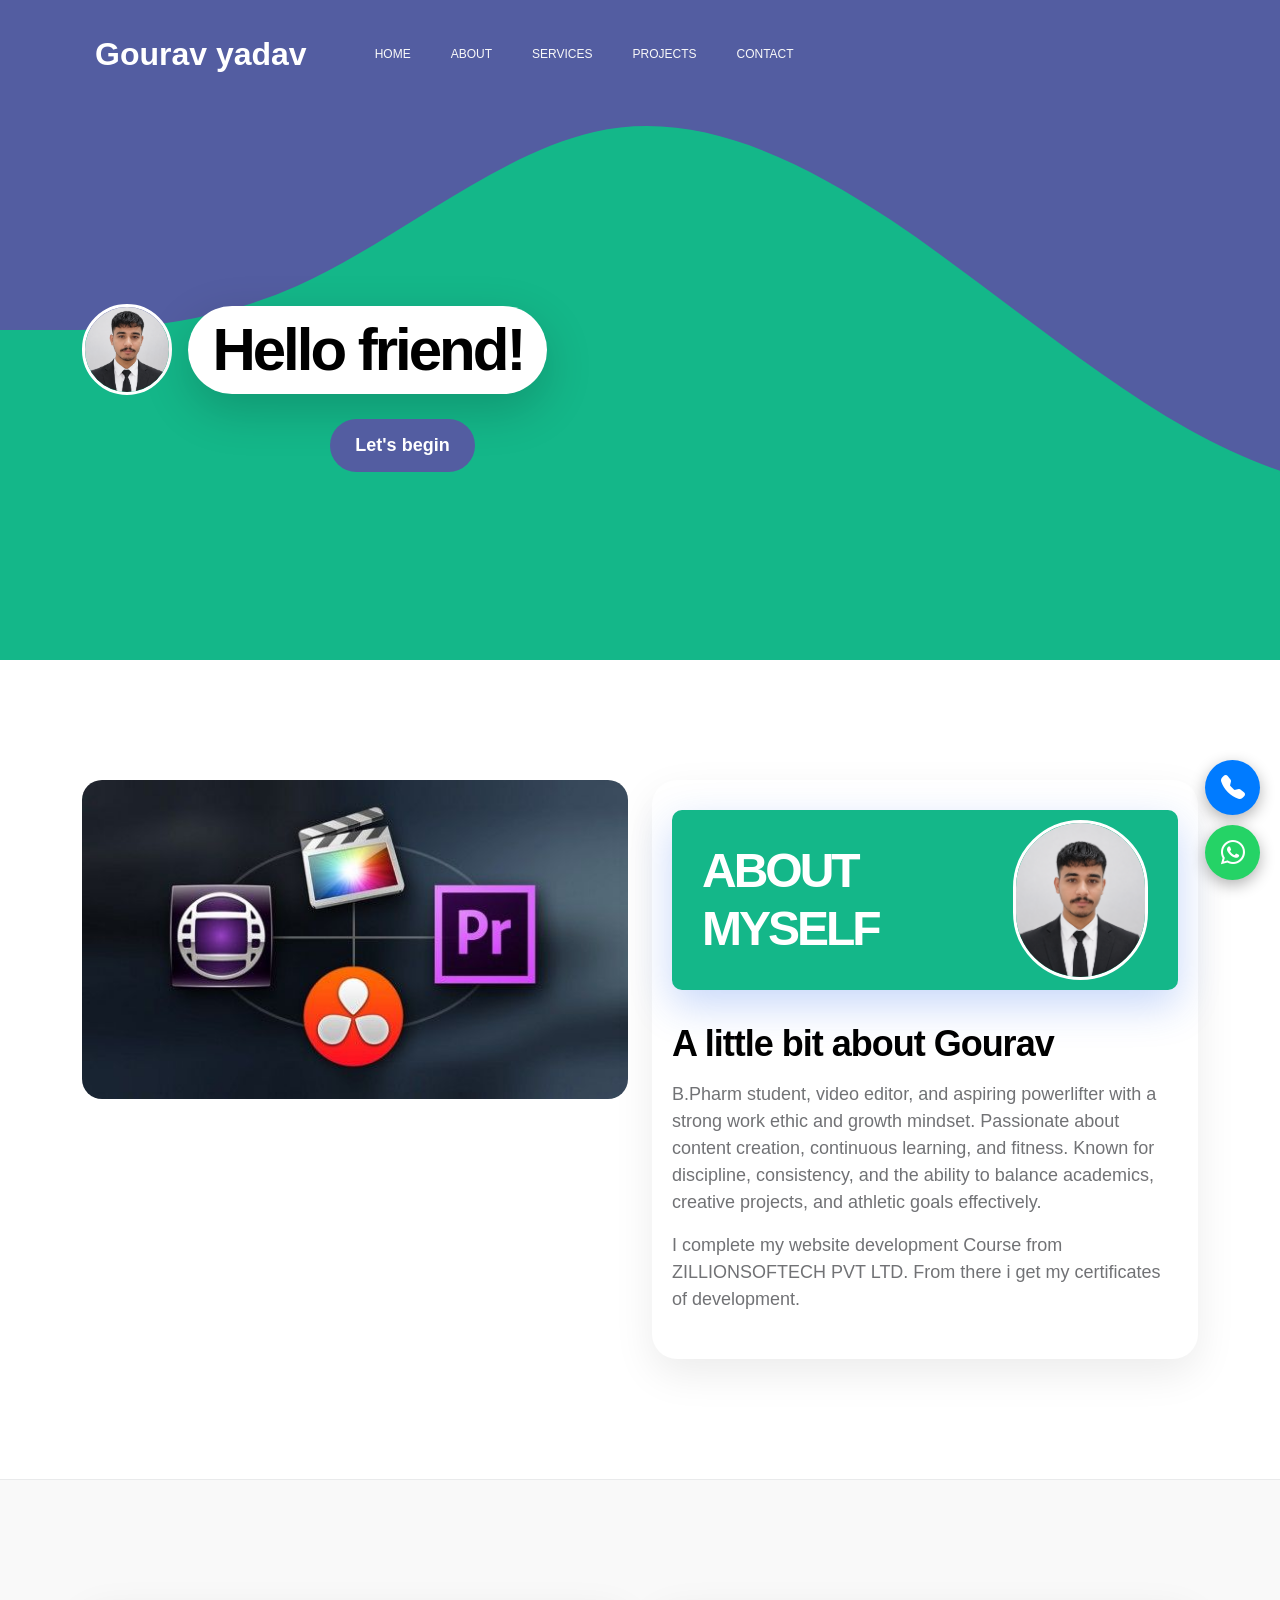
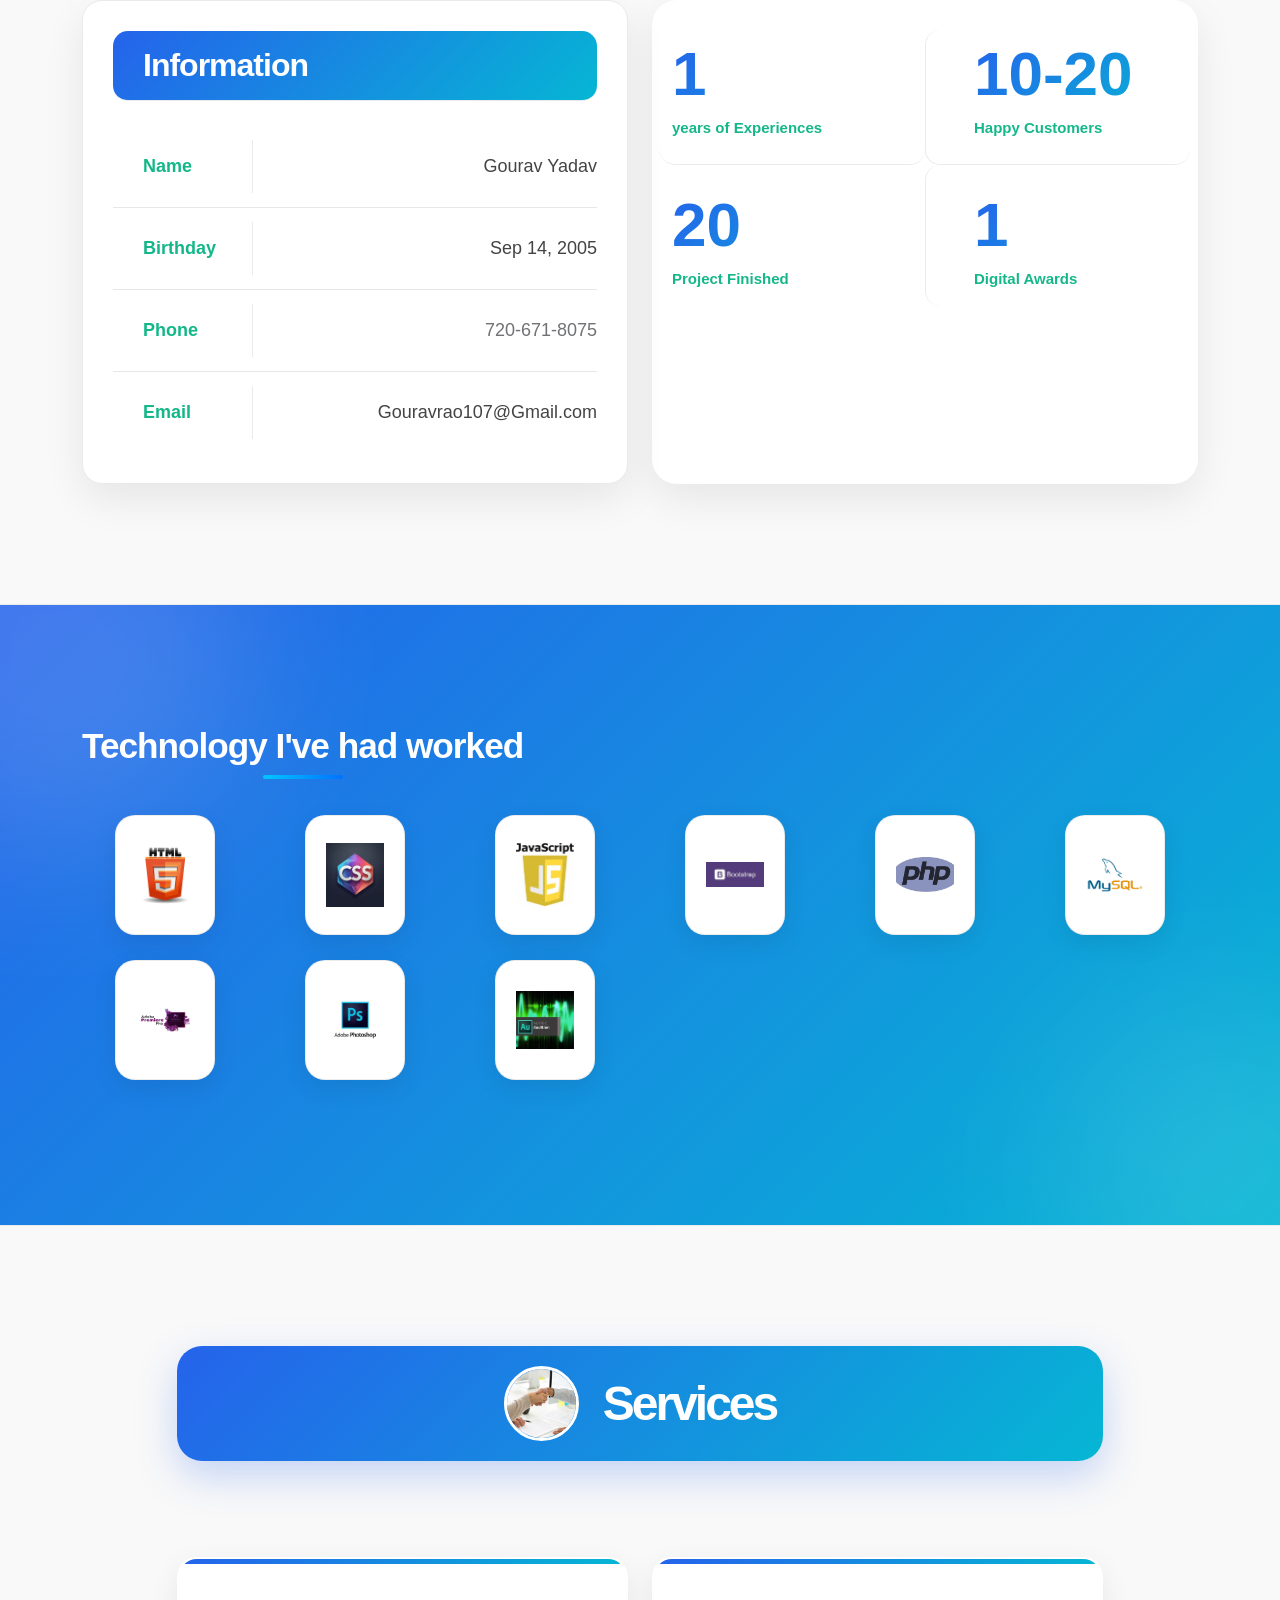
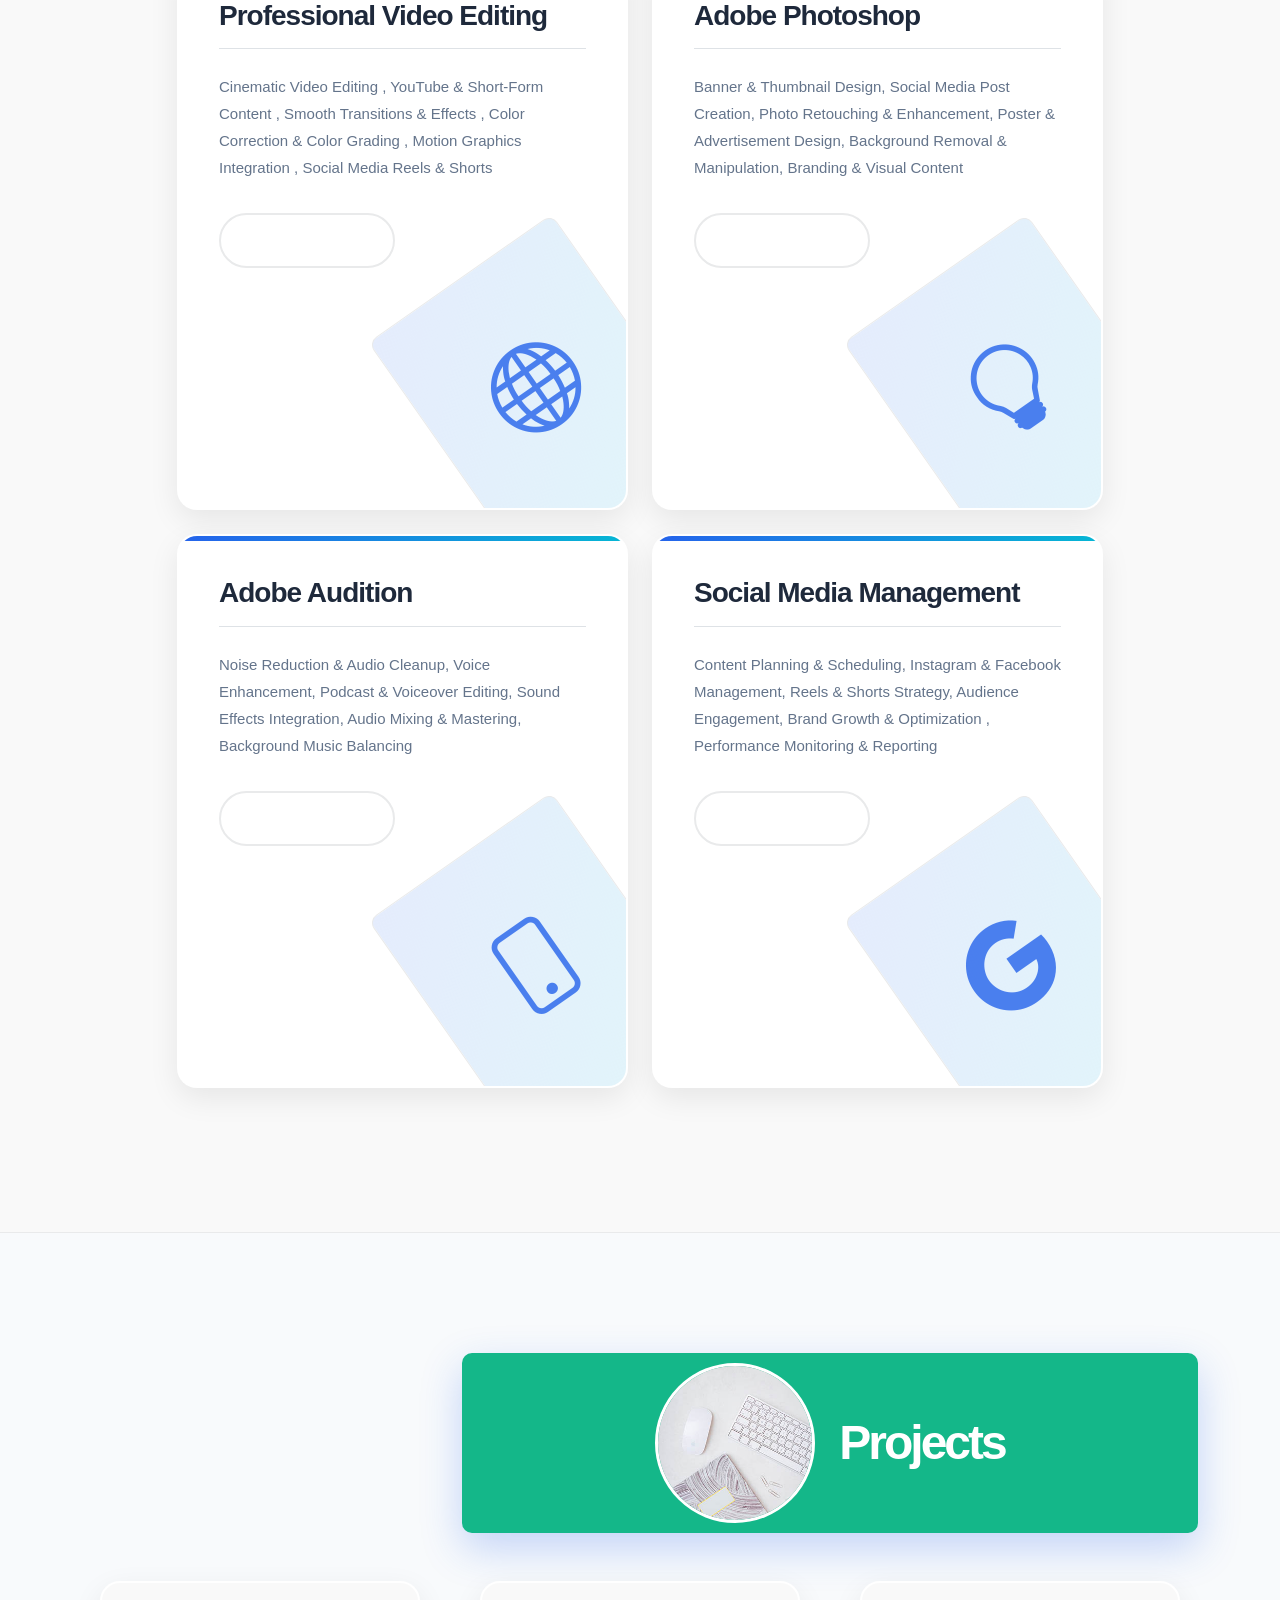
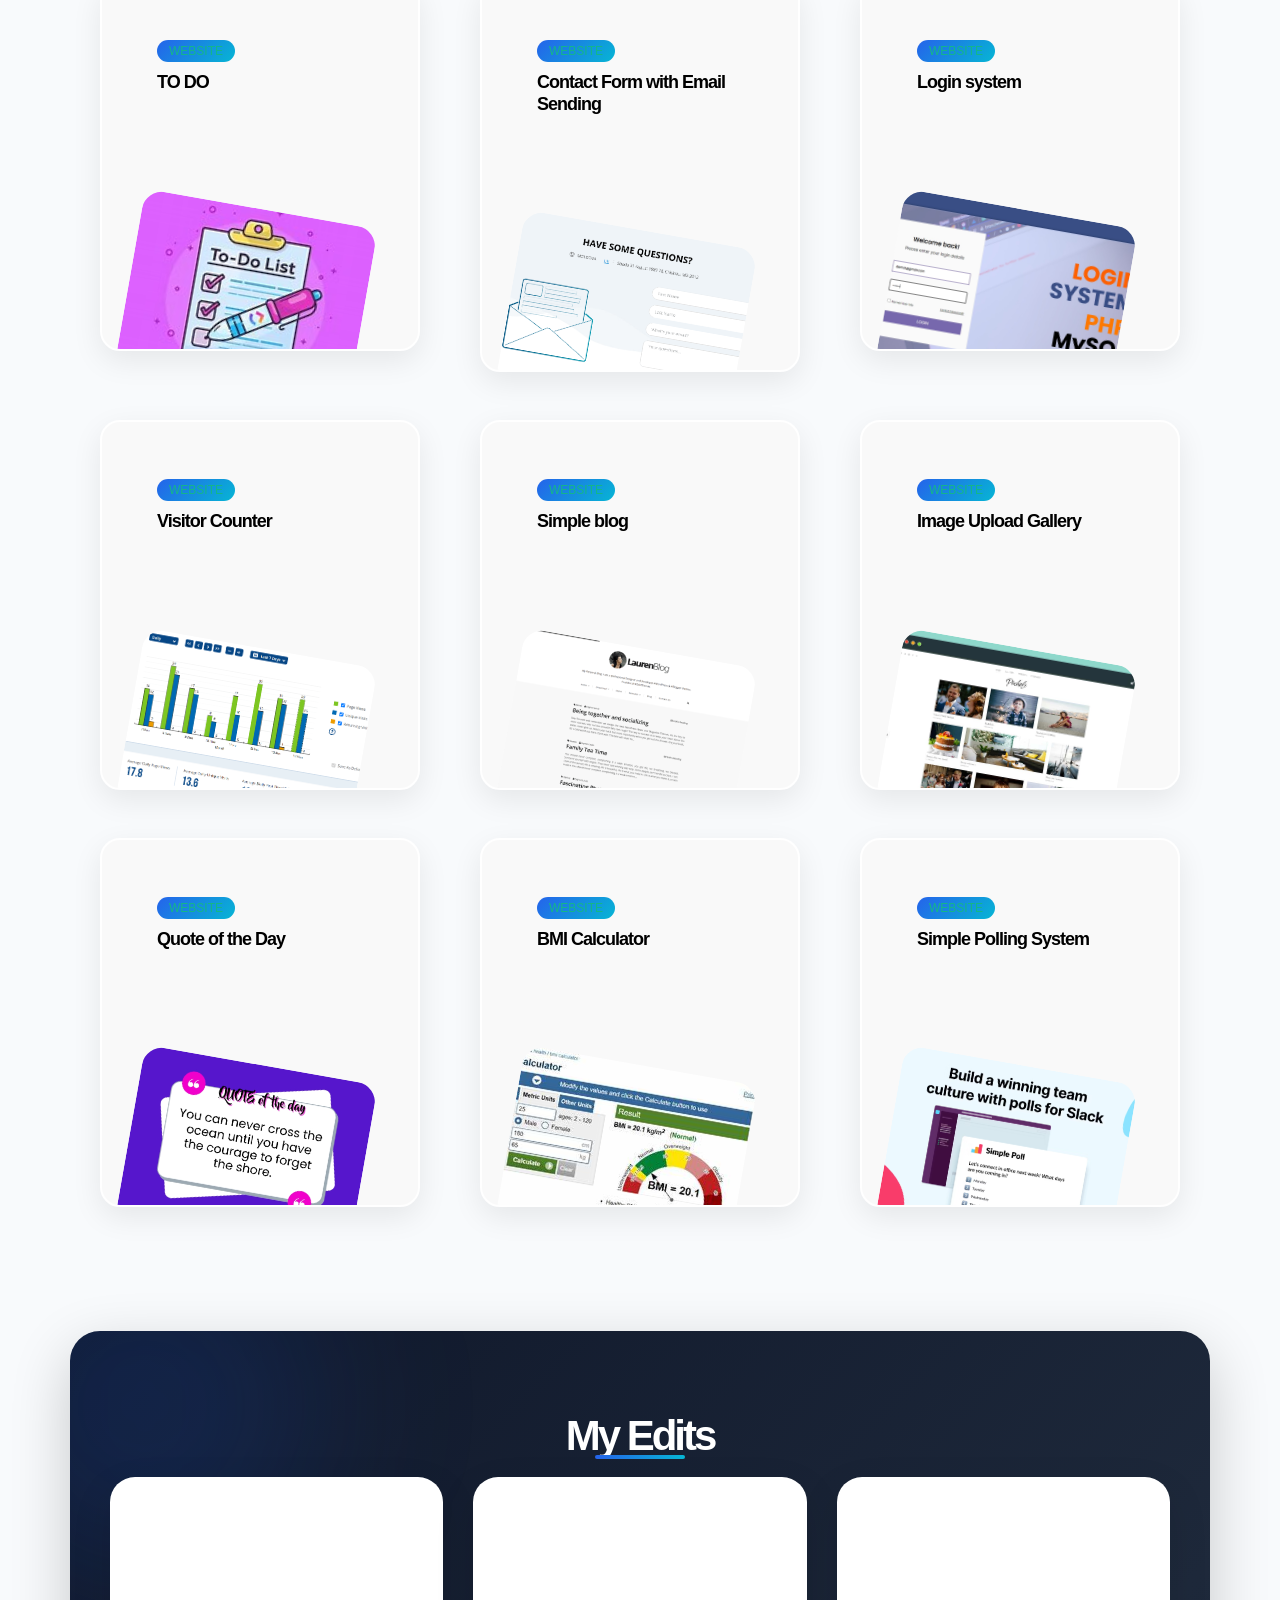
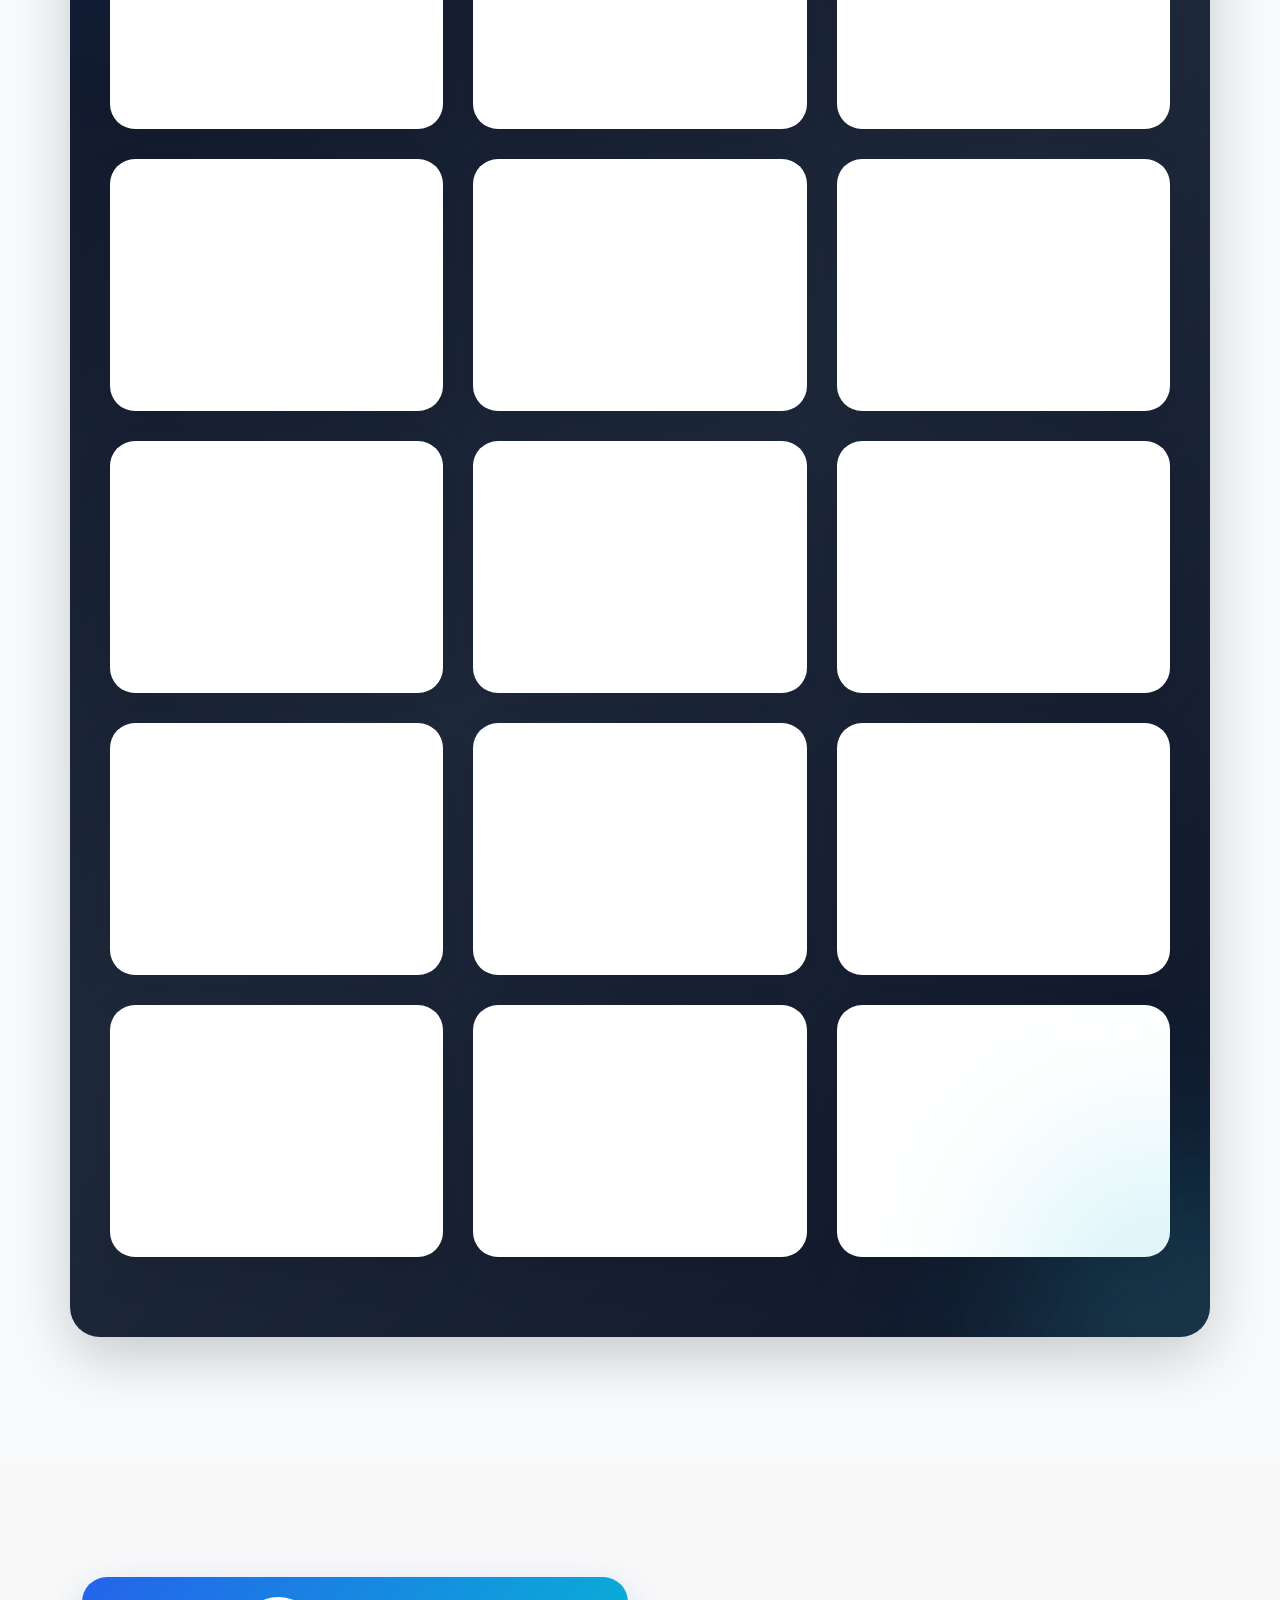
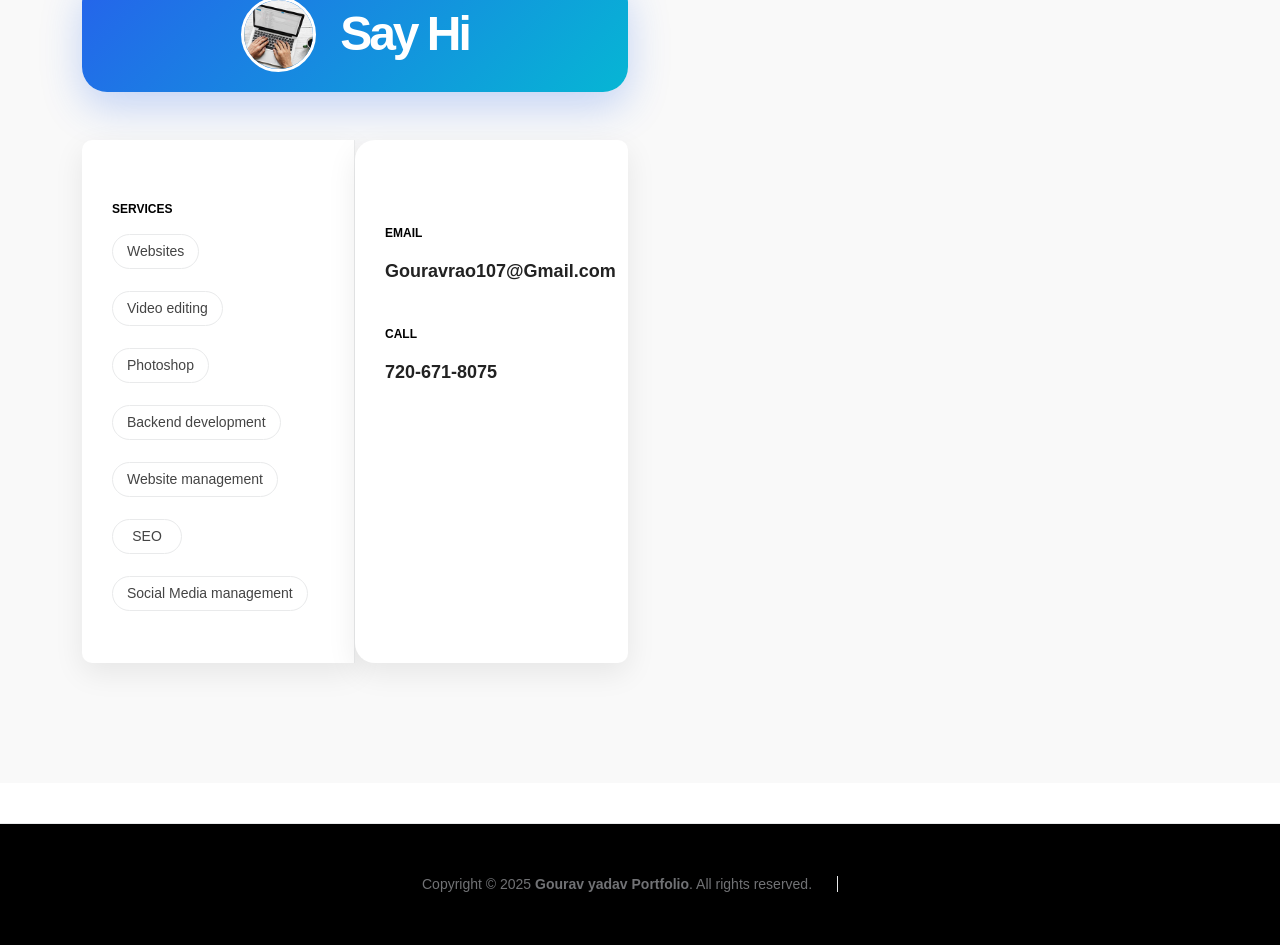
==== commit 79c3abd9: "monday22" ====
--- a/index.html
+++ b/index.html
@@ -51,8 +51,9 @@
                 <a href="index.html" class="navbar-brand mx-auto mx-lg-0">Gourav yadav</a>
 
                 <div class="d-flex align-items-center d-lg-none">
-                    <i class="navbar-icon bi-telephone-plus me-3"></i>
-                    <a class="custom-btn btn" href="#section_5">
+                    
+                    <a class="custom-btn btn" href="https://wa.me/917206718075">
+                        <i class="navbar-icon bi-telephone-plus me-3"></i>
                         720-671-8075
                     </a>
                 </div>
@@ -80,14 +81,21 @@
                         </li>
                     </ul>
 
-                    <div class="d-lg-flex align-items-center d-none ms-auto">
-                        
-                        <a class="custom-btn btn" href="https://wa.me/917206718075" target="_blank">
-                            720-671-8075  &nbsp;<i class="navbar-icon bi-telephone-plus me-3"></i>
-                        </a>
-                        
-                       
-                    </div>
+                    <div class="floating-contact">
+    
+    <!-- <a href="mailto:yourgmail@gmail.com" class="gmail-btn" title="Email Me">
+        <i class="bi bi-envelope-fill"></i>
+    </a> -->
+
+    <a href="tel:+917206718075" class="call-btn" title="Call Me">
+        <i class="bi bi-telephone-fill"></i>
+    </a>
+
+    <a href="https://wa.me/917206718075" target="_blank" class="whatsapp-btn" title="WhatsApp">
+        <i class="bi bi-whatsapp"></i>
+    </a>
+
+</div>
                 </div>
 
             </div>
@@ -256,19 +264,19 @@
                              
                         </div>
 
-                        <!-- <div class="col-lg-2 col-4 clients-item-height">
-                            <img src="images/clients/guitar-center.svg" class="clients-image img-fluid" alt="">
-                        </div>
-
                         <div class="col-lg-2 col-4 clients-item-height">
-                            <img src="images/clients/tokico.svg" class="clients-image img-fluid" alt="">
+                            <img src="images/prau.jpg" class="clients-image img-fluid" alt="">
                         </div>
 
                         <div class="col-lg-2 col-4 clients-item-height">
-                            <img src="images/clients/shopify.svg" class="clients-image img-fluid" alt="">
-                        </div>
-
-                        <div class="col-lg-2 col-4 me-auto clients-item-height">
+                            <img src="images/photoau.webp" class="clients-image img-fluid" alt="">
+                        </div>
+
+                        <div class="col-lg-2 col-4 clients-item-height">
+                            <img src="images/audio.webp" class="clients-image img-fluid" alt="">
+                        </div>
+
+                        <!-- <div class="col-lg-2 col-4 me-auto clients-item-height">
                             <img src="images/clients/profil-rejser.svg" class="clients-image img-fluid" alt="">
                         </div> -->
 
@@ -539,7 +547,7 @@
                             </div>
                         </div>
 
-                        <div class="col-lg-4 col-md-6 col-12">
+                        <!-- <div class="col-lg-4 col-md-6 col-12">
                             <div class="projects-thumb">
                                 <div class="projects-info">
                                     <small class="projects-tag">Website</small>
@@ -551,7 +559,7 @@
                                     <img src="images/projects/Currency Converter.png" class="projects-image img-fluid" alt="">
                                 </a>
                             </div>
-                        </div>
+                        </div> -->
                         <section class="gallery">
 
     <h2>My Edits</h2>
@@ -818,6 +826,7 @@
                                     <ul class="footer-menu">
                                         <li class="footer-menu-item"><a href="#" class="footer-menu-link">Websites</a></li>
                                         <li class="footer-menu-item"><a href="#" class="footer-menu-link">Video editing</a></li>
+                                        <li class="footer-menu-item"><a href="#" class="footer-menu-link">Photoshop</a></li>
 
                                         <li class="footer-menu-item"><a href="#" class="footer-menu-link">Backend development</a></li>
 
@@ -847,11 +856,11 @@
 
                             <div class="col-lg-3 col-md-6 col-12 ps-lg-0">
                                 <div class="contact-info d-flex flex-column">
-                                    <strong class="site-footer-title d-block mb-3">About</strong>
-
-                                    <p class="mb-2">
+                                    <!-- <strong class="site-footer-title d-block mb-3">About</strong> -->
+
+                                    <!-- <p class="mb-2">
                                         Gourav Yadav is a professional web developer & Video editor. Feel free to get in touch with me.
-                              </p>
+                              </p> -->
 
                                     <strong class="site-footer-title d-block mt-4 mb-3">Email</strong>
 
@@ -964,7 +973,7 @@
                     <div class="col-lg-12 col-12">
                         <div class="copyright-text-wrap">
                             <p class="mb-0">
-                                <span class="copyright-text">Copyright © 2035 <a href="#">Gourav yadav Portfolio</a> Company. All rights reserved.</span>
+                                <span class="copyright-text">Copyright © 2025 <a href="#">Gourav yadav Portfolio</a>. All rights reserved.</span>
                                 <!-- Design:  -->
                                 <!-- <a rel="sponsored" href="https://templatemo.com" target="_blank">TemplateMo</a> -->
                             </p>
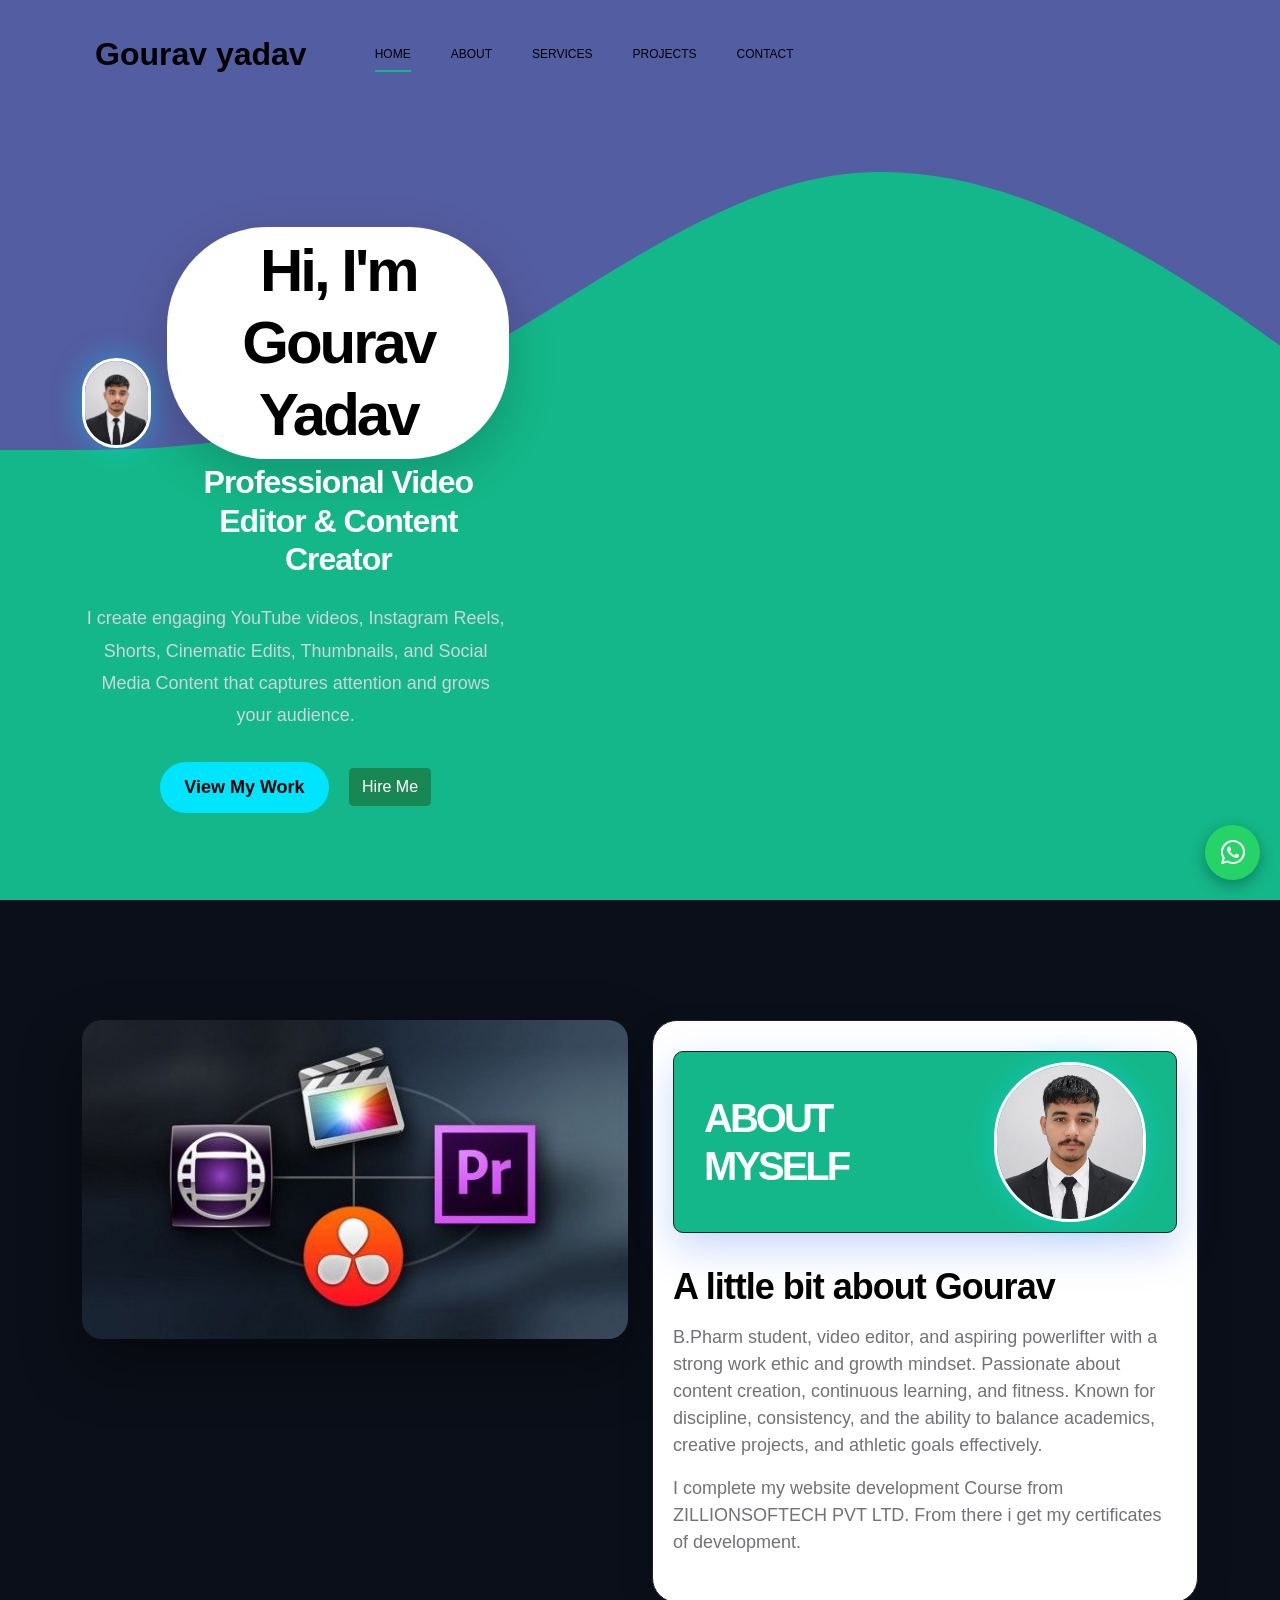
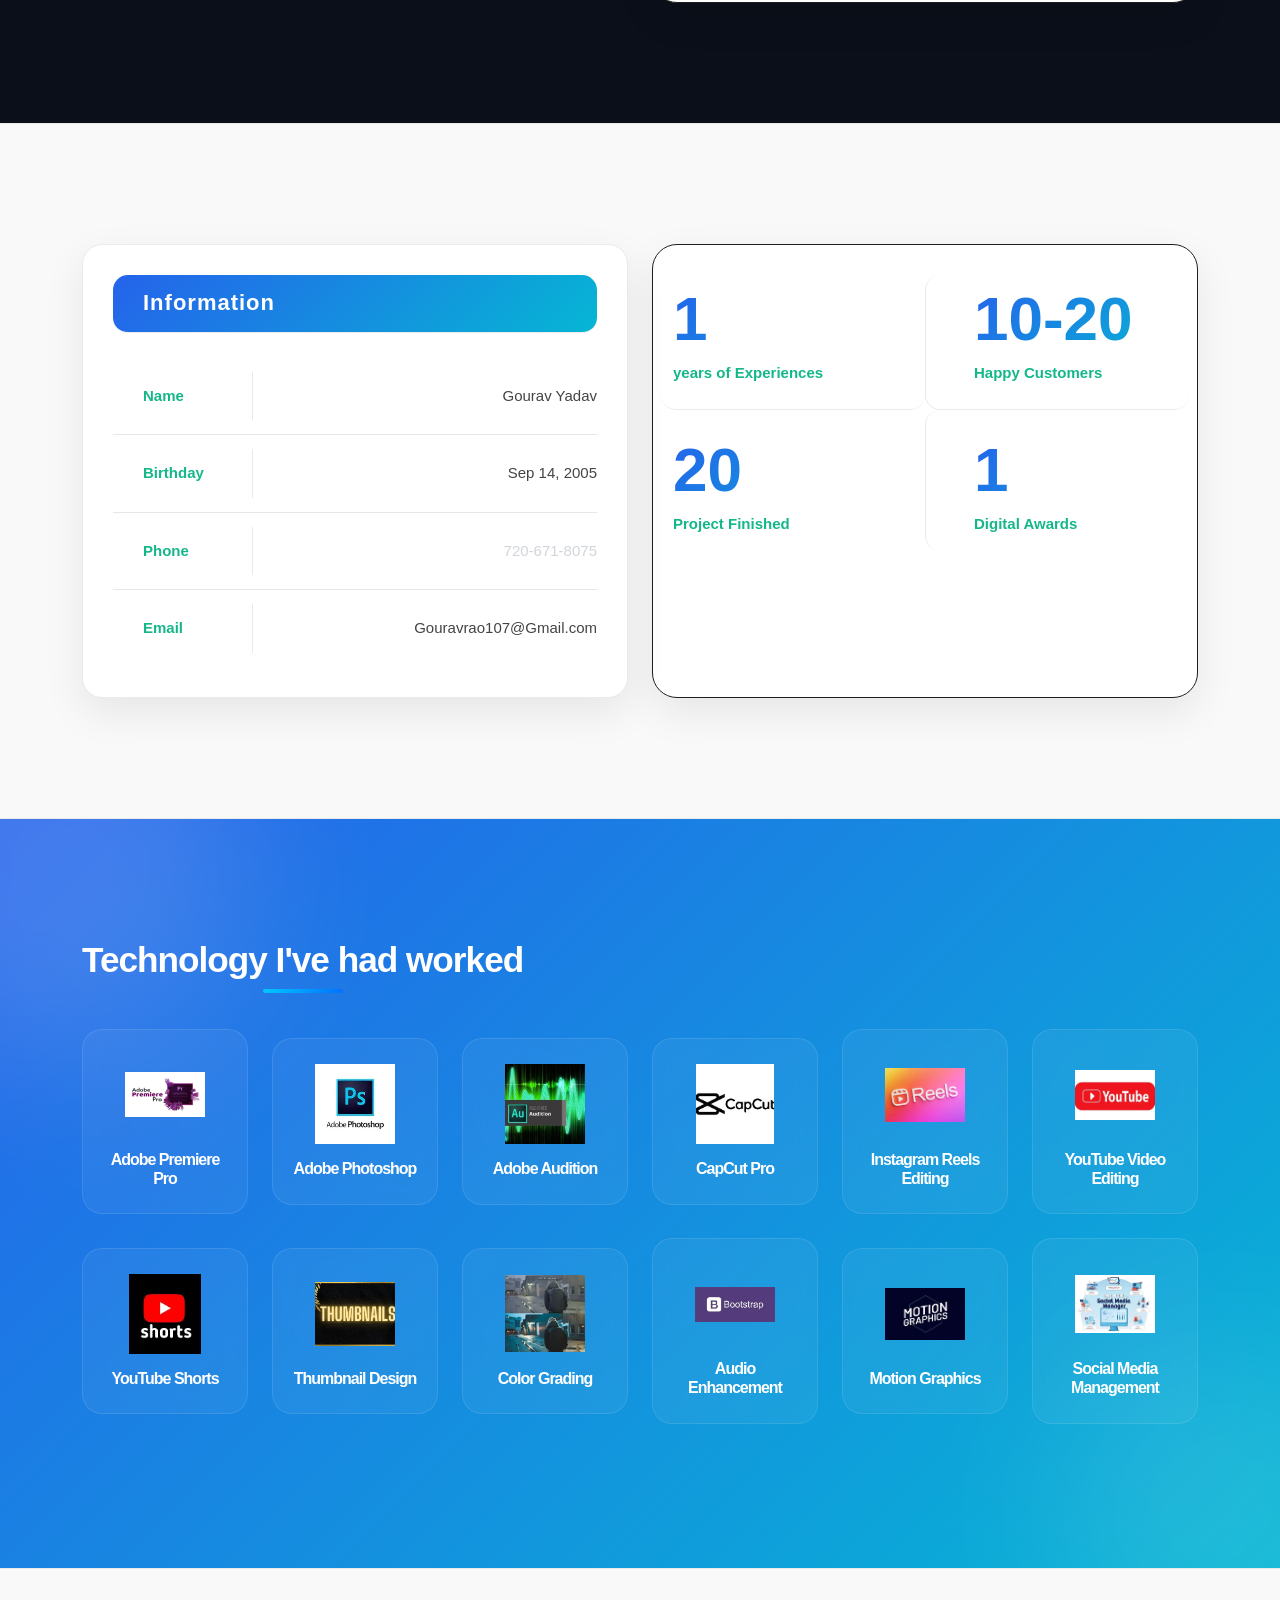
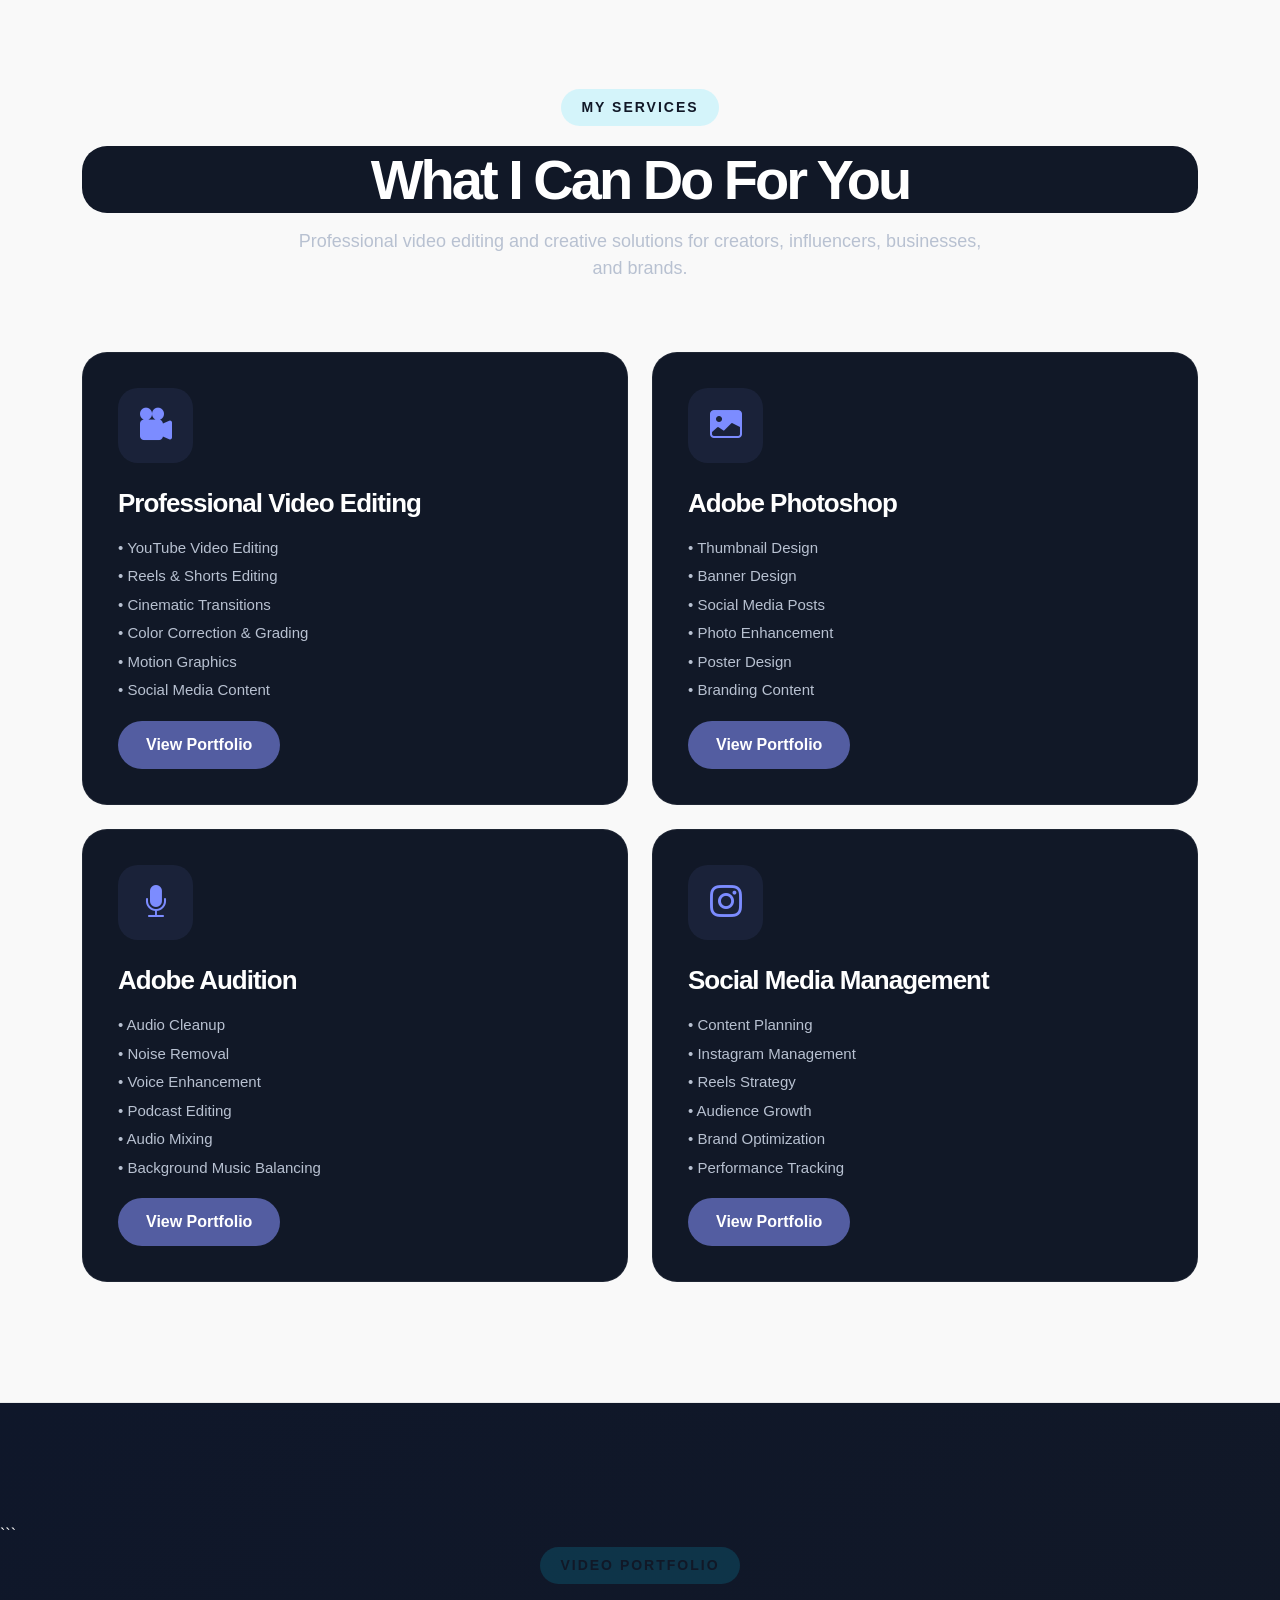
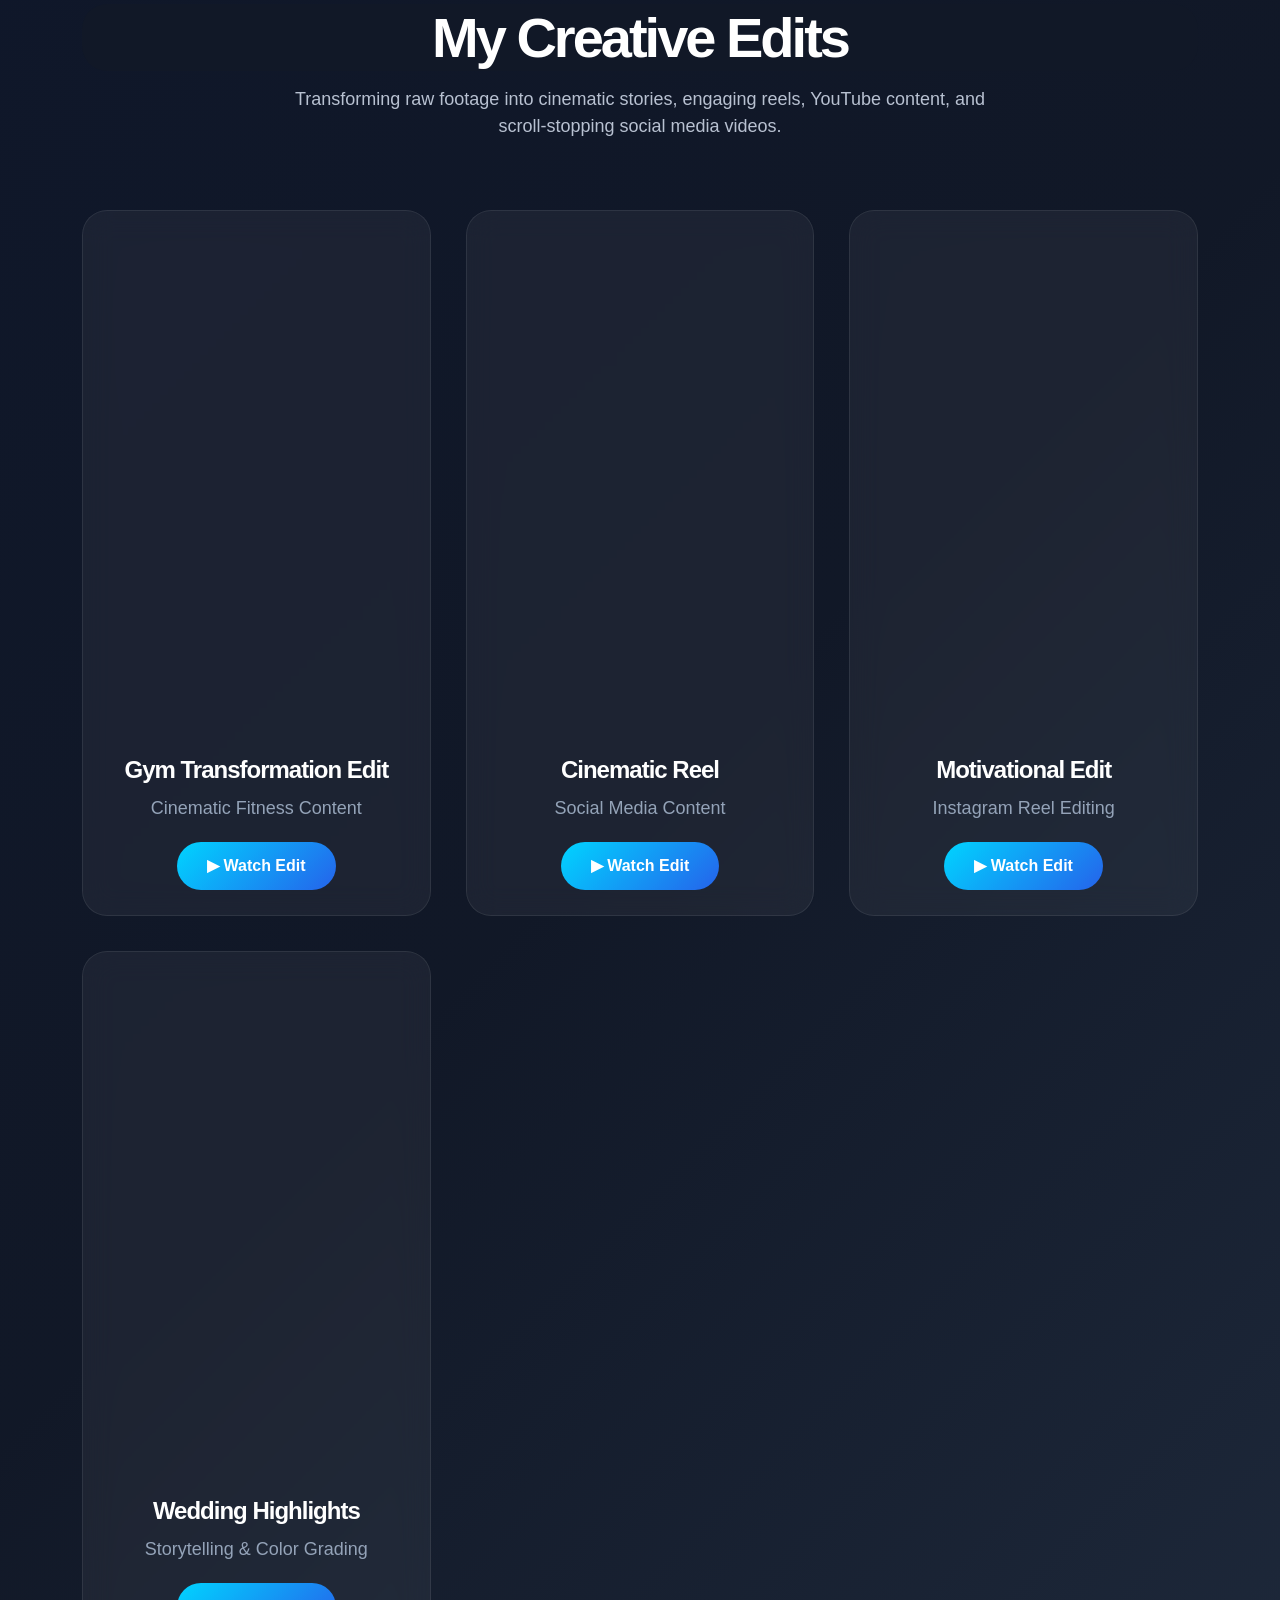
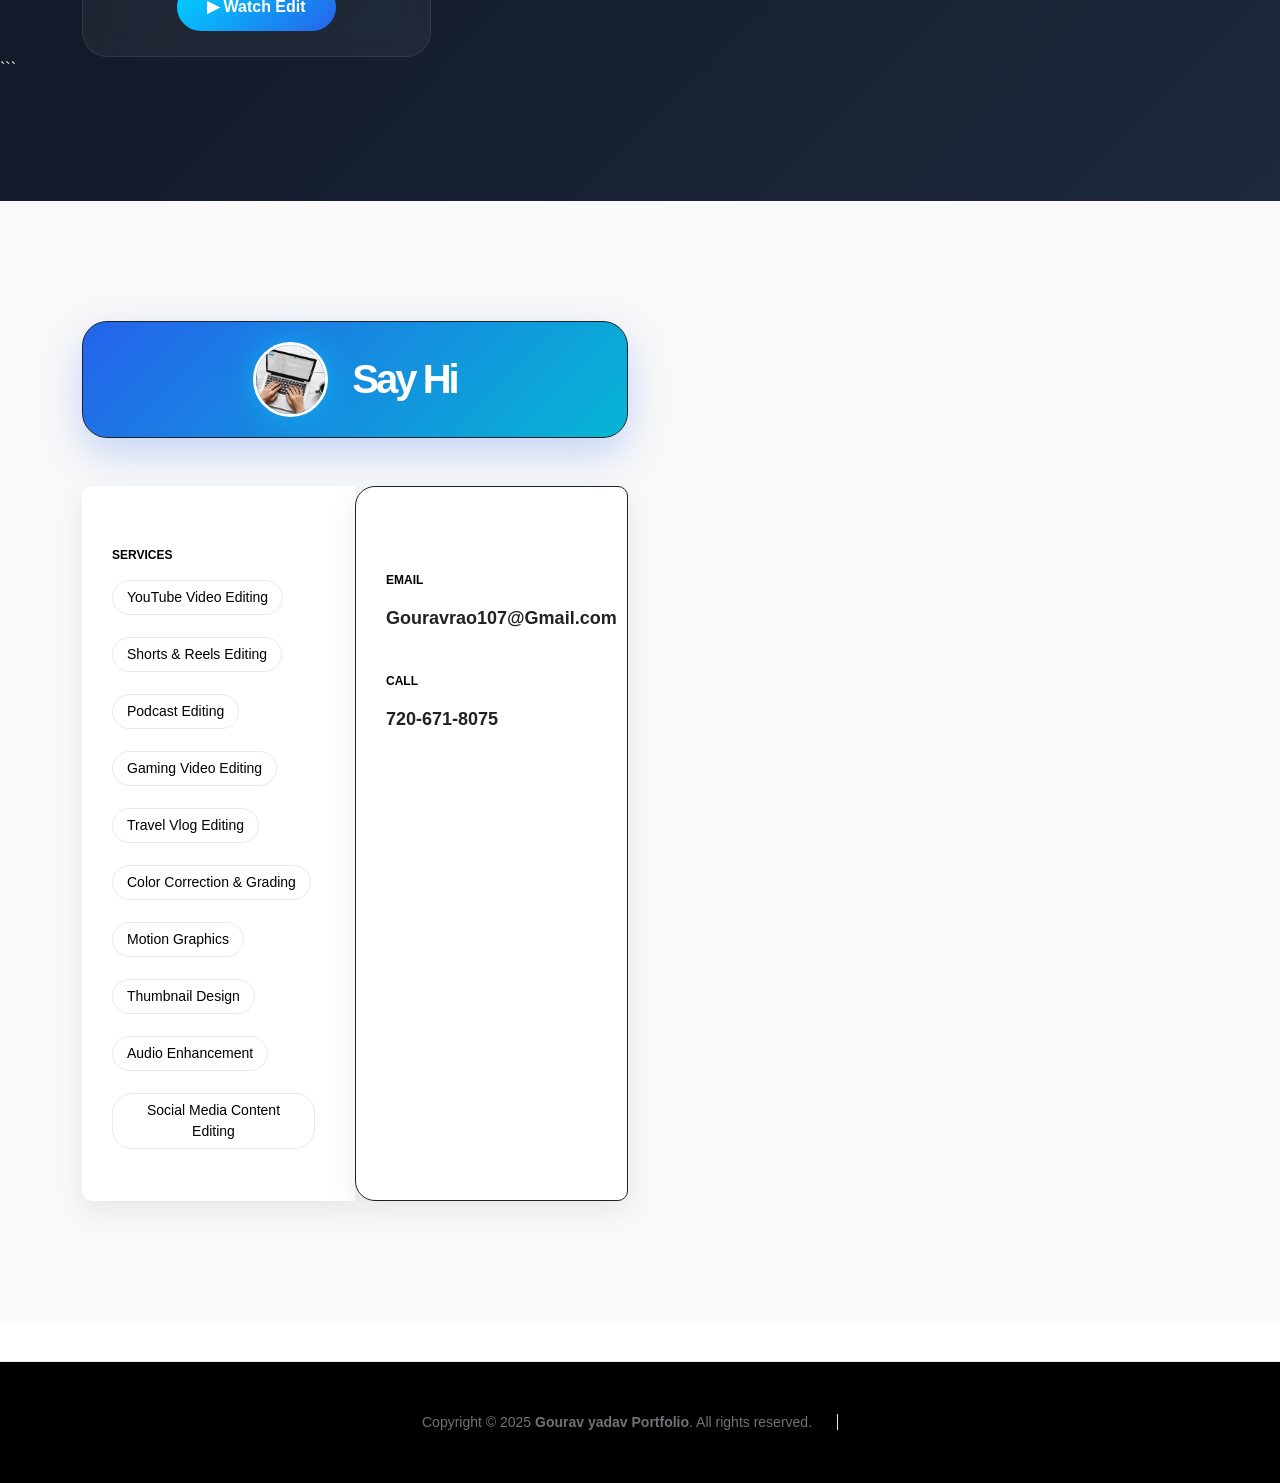
==== commit f41483ef: "moday21" ====
--- a/index.html
+++ b/index.html
@@ -17,6 +17,7 @@
         <link href="https://fonts.googleapis.com/css2?family=DM+Sans:wght@400;500;700&display=swap" rel="stylesheet">
 
         <link href="css/bootstrap.min.css" rel="stylesheet">
+        <link href="css/newcss.css" rel="stylesheet">
 
         <link href="css/bootstrap-icons.css" rel="stylesheet">
 
@@ -87,9 +88,9 @@
         <i class="bi bi-envelope-fill"></i>
     </a> -->
 
-    <a href="tel:+917206718075" class="call-btn" title="Call Me">
+    <!-- <a href="tel:+917206718075" class="call-btn" title="Call Me">
         <i class="bi bi-telephone-fill"></i>
-    </a>
+    </a> -->
 
     <a href="https://wa.me/917206718075" target="_blank" class="whatsapp-btn" title="WhatsApp">
         <i class="bi bi-whatsapp"></i>
@@ -108,16 +109,41 @@
                     <div class="row">
 
                         <div class="col-lg-7 col-12">
-                            <div class="hero-text">
-                                <div class="hero-title-wrap d-flex align-items-center mb-4">
-                                    <img src="images/myphoto/ChatGPT Image Jun 21, 2026, 08_04_42 AM.png" class="avatar-image avatar-image-large img-fluid" alt="">
-
-                                    <h1 class="hero-title ms-3 mb-0" >Hello friend!</h1>
-                                </div>
-
-                                <!-- <h2 class="mb-4">I’m available for freelance work.</h2> -->
-                                <p class="mb-4"><a class="custom-btn btn custom-link" href="#section_2">Let's begin</a></p>
-                            </div>
+                           <div class="col-lg-8 col-12">
+    <div class="hero-text">
+
+        <div class="hero-title-wrap d-flex align-items-center mb-4">
+            <img src="images/myphoto/ChatGPT Image Jun 21, 2026, 08_04_42 AM.png"
+                class="avatar-image avatar-image-large img-fluid" alt="">
+
+            <div class="ms-3">
+                <h1 class="hero-title mb-1">Hi, I'm Gourav Yadav</h1>
+                <h4 class="text-white mb-0">
+                    Professional Video Editor & Content Creator
+                </h4>
+            </div>
+        </div>
+
+        <p class="hero-description">
+            I create engaging YouTube videos, Instagram Reels, Shorts,
+            Cinematic Edits, Thumbnails, and Social Media Content that
+            captures attention and grows your audience.
+        </p>
+
+        <div class="hero-buttons mt-4">
+            <a href="#section_4" class="custom-btn btn me-3">
+                View My Work
+            </a>
+
+            <a href="https://wa.me/917206718075"
+               target="_blank"
+               class="btn btn-success">
+                Hire Me
+            </a>
+        </div>
+
+    </div>
+</div>
                         </div>
 
                         <!-- <div class="col-lg-5 col-12 position-relative">
@@ -239,571 +265,343 @@
                         </div>
 
 
-                        <div class="col-lg-2 col-4 ms-auto clients-item-height">
-                            <img src="images/html.png" class="clients-image img-fluid" alt="">
-                             
-                        </div>
-                        <div class="col-lg-2 col-4 ms-auto clients-item-height">
-                            <img src="images/css.jpg" class="clients-image img-fluid" alt="">
-                             
-                        </div>
-                        <div class="col-lg-2 col-4 ms-auto clients-item-height">
-                            <img src="images/js.jpg" class="clients-image img-fluid" alt="">
-                             
-                        </div>
-                        <div class="col-lg-2 col-4 ms-auto clients-item-height">
-                            <img src="images/bootsrap.jpg" class="clients-image img-fluid" alt="">
-                             
-                        </div>
-                        <div class="col-lg-2 col-4 ms-auto clients-item-height">
-                            <img src="images/php.jpg" class="clients-image img-fluid" alt="">
-                             
-                        </div>
-                        <div class="col-lg-2 col-4 ms-auto clients-item-height">
-                            <img src="images/mysql.png" class="clients-image img-fluid" alt="">
-                             
-                        </div>
-
-                        <div class="col-lg-2 col-4 clients-item-height">
-                            <img src="images/prau.jpg" class="clients-image img-fluid" alt="">
-                        </div>
-
-                        <div class="col-lg-2 col-4 clients-item-height">
-                            <img src="images/photoau.webp" class="clients-image img-fluid" alt="">
-                        </div>
-
-                        <div class="col-lg-2 col-4 clients-item-height">
-                            <img src="images/audio.webp" class="clients-image img-fluid" alt="">
-                        </div>
-
-                        <!-- <div class="col-lg-2 col-4 me-auto clients-item-height">
-                            <img src="images/clients/profil-rejser.svg" class="clients-image img-fluid" alt="">
-                        </div> -->
+                       <div class="col-lg-2 col-md-3 col-6 mb-4">
+    <div class="tech-card">
+        <img src="images/prau.jpg" alt="">
+        <h6>Adobe Premiere Pro</h6>
+    </div>
+</div>
+
+<div class="col-lg-2 col-md-3 col-6 mb-4">
+    <div class="tech-card">
+        <img src="images/photoau.webp" alt="">
+        <h6>Adobe Photoshop</h6>
+    </div>
+</div>
+
+<div class="col-lg-2 col-md-3 col-6 mb-4">
+    <div class="tech-card">
+        <img src="images/audio.webp" alt="">
+        <h6>Adobe Audition</h6>
+    </div>
+</div>
+
+<div class="col-lg-2 col-md-3 col-6 mb-4">
+    <div class="tech-card">
+        <img src="images/capcut.webp" alt="">
+        <h6>CapCut Pro</h6>
+    </div>
+</div>
+
+<div class="col-lg-2 col-md-3 col-6 mb-4">
+    <div class="tech-card">
+        <img src="images/instagram.webp" alt="">
+        <h6>Instagram Reels Editing</h6>
+    </div>
+</div>
+
+<div class="col-lg-2 col-md-3 col-6 mb-4">
+    <div class="tech-card">
+        <img src="images/youtube.webp" alt="">
+        <h6>YouTube Video Editing</h6>
+    </div>
+</div>
+
+<div class="col-lg-2 col-md-3 col-6 mb-4">
+    <div class="tech-card">
+        <img src="images/yt shorts.webp" alt="">
+        <h6>YouTube Shorts</h6>
+    </div>
+</div>
+
+<div class="col-lg-2 col-md-3 col-6 mb-4">
+    <div class="tech-card">
+        <img src="images/thumnails.webp" alt="">
+        <h6>Thumbnail Design</h6>
+    </div>
+</div>
+
+<div class="col-lg-2 col-md-3 col-6 mb-4">
+    <div class="tech-card">
+        <img src="images/colorgrading.webp" alt="">
+        <h6>Color Grading</h6>
+    </div>
+</div>
+
+<div class="col-lg-2 col-md-3 col-6 mb-4">
+    <div class="tech-card">
+        <img src="images/bootsrap.jpg" alt="">
+        <h6>Audio Enhancement</h6>
+    </div>
+</div>
+
+<div class="col-lg-2 col-md-3 col-6 mb-4">
+    <div class="tech-card">
+        <img src="images/motion graphic.webp" alt="">
+        <h6>Motion Graphics</h6>
+    </div>
+</div>
+
+<div class="col-lg-2 col-md-3 col-6 mb-4">
+    <div class="tech-card">
+        <img src="images/media management.webp" alt="">
+        <h6>Social Media Management</h6>
+    </div>
+</div>
 
                     </div>
                 </div>
             </section>
 
 
-            <section class="services section-padding" id="section_3">
-                <div class="container">
-                    <div class="row">
-
-                        <div class="col-lg-10 col-12 mx-auto">
-                            <div class="section-title-wrap d-flex justify-content-center align-items-center mb-5">
-                                <img src="images/handshake-man-woman-after-signing-business-contract-closeup.jpg" class="avatar-image img-fluid" alt="">
-
-                                <h2 class="text-white ms-4 mb-0">Services</h2>
-                            </div>
-
-                            <div class="row pt-lg-5">
-                                <div class="col-lg-6 col-12">
-                                    <div class="services-thumb">
-                                        <div class="d-flex flex-wrap align-items-center border-bottom mb-4 pb-3">
-                                            <h3 class="mb-0">Professional Video Editing</h3>
-
-                                            <!-- <div class="services-price-wrap ms-auto">
-                                                <p class="services-price-text mb-0">$2,400</p>
-                                                <div class="services-price-overlay"></div>
-                                            </div> -->
-                                        </div>
-
-                                        <p>Cinematic Video Editing ,
-                                            YouTube & Short-Form Content ,
-                                             Smooth Transitions & Effects ,
-                                            Color Correction & Color Grading ,
-                                            Motion Graphics Integration ,
-                                            Social Media Reels & Shorts</p>
-
-                                        <a href="#section_4" class="custom-btn custom-border-btn btn mt-3">Discover More</a>
-
-                                        <div class="services-icon-wrap d-flex justify-content-center align-items-center">
-                                            <i class="services-icon bi-globe"></i>
-                                        </div>
-                                    </div>
-                                </div>
-
-                                <div class="col-lg-6 col-12">
-                                    <div class="services-thumb services-thumb-up">
-                                        <div class="d-flex flex-wrap align-items-center border-bottom mb-4 pb-3">
-                                            <h3 class="mb-0">Adobe Photoshop</h3>
-
-                                            <!-- <div class="services-price-wrap ms-auto">
-                                                <p class="services-price-text mb-0">$1,200</p>
-                                                <div class="services-price-overlay"></div>
-                                            </div> -->
-                                        </div>
-
-                                        <p> Banner & Thumbnail Design, 
-
-                                             Social Media Post Creation,
-                                            Photo Retouching & Enhancement,
-                                            Poster & Advertisement Design,
-                                            Background Removal & Manipulation,
-                                            Branding & Visual Content</p>
-
-                                        <a href="#section_4" class="custom-btn custom-border-btn btn mt-3">Discover More</a>
-
-                                        <div class="services-icon-wrap d-flex justify-content-center align-items-center">
-                                            <i class="services-icon bi-lightbulb"></i>
-                                        </div>
-                                    </div>
-                                </div>
-
-                                <div class="col-lg-6 col-12">
-                                    <div class="services-thumb">
-                                        <div class="d-flex flex-wrap align-items-center border-bottom mb-4 pb-3">
-                                            <h3 class="mb-0">Adobe Audition</h3>
-
-                                            <!-- <div class="services-price-wrap ms-auto">
-                                                <p class="services-price-text mb-0">$3,600</p>
-                                                <div class="services-price-overlay"></div>
-                                            </div> -->
-                                        </div>
-
-                                        <p>Noise Reduction & Audio Cleanup,
-                                           Voice Enhancement,
-                                           Podcast & Voiceover Editing,
-                                           Sound Effects Integration,
-                                           Audio Mixing & Mastering,
-                                            Background Music Balancing</p>
-
-                                        <a href="#section_4" class="custom-btn custom-border-btn btn mt-3">Discover More</a>
-
-                                        <div class="services-icon-wrap d-flex justify-content-center align-items-center">
-                                            <i class="services-icon bi-phone"></i>
-                                        </div>
-                                    </div>
-                                </div>
-
-                                <div class="col-lg-6 col-12">
-                                    <div class="services-thumb services-thumb-up">
-                                        <div class="d-flex flex-wrap align-items-center border-bottom mb-4 pb-3">
-                                            <h3 class="mb-0">Social Media Management</h3>
-
-                                            <!-- <div class="services-price-wrap ms-auto">
-                                                <p class="services-price-text mb-0">$1,450</p>
-                                                <div class="services-price-overlay"></div>
-                                            </div> -->
-                                        </div>
-
-                                        <p>Content Planning & Scheduling,
-                                          Instagram & Facebook Management,
-                                          Reels & Shorts Strategy,
-                                           Audience Engagement,
-                                           Brand Growth & Optimization ,
-                                            Performance Monitoring & Reporting</p>
-
-                                        <a href="#section_4" class="custom-btn custom-border-btn btn mt-3">Discover More</a>
-
-                                        <div class="services-icon-wrap d-flex justify-content-center align-items-center">
-                                            <i class="services-icon bi-google"></i>
-                                        </div>
-                                    </div>
-                                </div>
-                            </div>
-                        </div>
-                    </div>
-                </div>
-            </section>
-
-
-            <section class="projects section-padding" id="section_4">
-                <div class="container">
-                    <div class="row">
-
-                        <div class="col-lg-8 col-md-8 col-12 ms-auto">
-                            <div class="section-title-wrap d-flex justify-content-center align-items-center mb-4">
-                                <img src="images/white-desk-work-study-aesthetics.jpg" class="avatar-image img-fluid" alt="">
-
-                                <h2 class="text-white ms-4 mb-0">Projects</h2>
-                            </div>
-                        </div>
-
-                        <div class="clearfix"></div>
-
-                        <div class="col-lg-4 col-md-6 col-12">
-                            <div class="projects-thumb">
-                                <div class="projects-info">
-                                    <small class="projects-tag">Website</small>
-
-                                    <h3 class="projects-title">TO DO</h3>
-                                </div>
-
-                                <a href="images/projects/to do.jpg" class="popup-image">
-                                    <img src="images/projects/to do.jpg" class="projects-image img-fluid" alt="">
-                                </a>
-                            </div>
-                        </div>
-
-                        <div class="col-lg-4 col-md-6 col-12">
-                            <div class="projects-thumb">
-                                <div class="projects-info">
-                                    <small class="projects-tag">Website</small>
-
-                                    <h3 class="projects-title">Contact Form with Email Sending</h3>
-                                </div>
-
-                                <a href="images/projects/Contact Form with Email Sending.png" class="popup-image">
-                                    <img src="images/projects/Contact Form with Email Sending.png" class="projects-image img-fluid" alt="">
-                                </a>
-                            </div>
-                        </div>
-
-                        <div class="col-lg-4 col-md-6 col-12">
-                            <div class="projects-thumb">
-                                <div class="projects-info">
-                                    <small class="projects-tag">Website</small>
-
-                                    <h3 class="projects-title">Login system</h3>
-                                </div>
-
-                                <a href="images/projects/Login-system-design-using-php-and-mysql.jpg" class="popup-image">
-                                    <img src="images/projects/Login-system-design-using-php-and-mysql.jpg" class="projects-image img-fluid" alt="">
-                                </a>
-                            </div>
-                        </div>
-                        
-                        <div class="col-lg-4 col-md-6 col-12">
-                            <div class="projects-thumb">
-                                <div class="projects-info">
-                                    <small class="projects-tag">Website</small>
-
-                                    <h3 class="projects-title">Visitor Counter </h3>
-                                </div>
-
-                                <a href="images/projects/Visitor Counter.png" class="popup-image">
-                                    <img src="images/projects/Visitor Counter.png" class="projects-image img-fluid" alt="">
-                                </a>
-                            </div>
-                        </div>
-                        
-                        <div class="col-lg-4 col-md-6 col-12">
-                            <div class="projects-thumb">
-                                <div class="projects-info">
-                                    <small class="projects-tag">Website</small>
-
-                                    <h3 class="projects-title">Simple blog</h3>
-                                </div>
-
-                                <a href="images/projects/Simple Blog.png" class="popup-image">
-                                    <img src="images/projects/Simple Blog.png" class="projects-image img-fluid" alt="">
-                                </a>
-                            </div>
-                        </div>
-
-                        <div class="col-lg-4 col-md-6 col-12">
-                            <div class="projects-thumb">
-                                <div class="projects-info">
-                                    <small class="projects-tag">Website</small>
-
-                                    <h3 class="projects-title">Image Upload Gallery</h3>
-                                </div>
-
-                                <a href="images/projects/Image Upload Gallery.jpg" class="popup-image">
-                                    <img src="images/projects/Image Upload Gallery.jpg" class="projects-image img-fluid" alt="">
-                                </a>
-                            </div>
-                        </div>
-
-                        <div class="col-lg-4 col-md-6 col-12">
-                            <div class="projects-thumb">
-                                <div class="projects-info">
-                                    <small class="projects-tag">Website</small>
-
-                                    <h3 class="projects-title">Quote of the Day</h3>
-                                </div>
-
-                                <a href="images/projects/Quote of the Day.jpg" class="popup-image">
-                                    <img src="images/projects/Quote of the Day.jpg" class="projects-image img-fluid" alt="">
-                                </a>
-                            </div>
-                        </div>
-                        
-                        <div class="col-lg-4 col-md-6 col-12">
-                            <div class="projects-thumb">
-                                <div class="projects-info">
-                                    <small class="projects-tag">Website</small>
-
-                                    <h3 class="projects-title">BMI Calculator</h3>
-                                </div>
-
-                                <a href="images/projects/BMI Calculator.jpg" class="popup-image">
-                                    <img src="images/projects/BMI Calculator.jpg" class="projects-image img-fluid" alt="">
-                                </a>
-                            </div>
-                        </div>
-                        <div class="col-lg-4 col-md-6 col-12">
-                            <div class="projects-thumb">
-                                <div class="projects-info">
-                                    <small class="projects-tag">Website</small>
-
-                                    <h3 class="projects-title">Simple Polling System</h3>
-                                </div>
-
-                                <a href="images/projects/Simple Polling System.avif" class="popup-image">
-                                    <img src="images/projects/Simple Polling System.avif" class="projects-image img-fluid" alt="">
-                                </a>
-                            </div>
-                        </div>
-
-                        <!-- <div class="col-lg-4 col-md-6 col-12">
-                            <div class="projects-thumb">
-                                <div class="projects-info">
-                                    <small class="projects-tag">Website</small>
-
-                                    <h3 class="projects-title">Currency Converter</h3>
-                                </div>
-
-                                <a href="images/projects/Currency Converter.png" class="popup-image">
-                                    <img src="images/projects/Currency Converter.png" class="projects-image img-fluid" alt="">
-                                </a>
-                            </div>
-                        </div> -->
-                        <section class="gallery">
-
-    <h2>My Edits</h2>
-
-    <div class="images" id="gallery">
-
-        <!-- Video Card -->
-
-        <div class="card">
-            <video class="hover-video" muted loop playsinline>
+            <!-- ==========================
+     SERVICES SECTION
+========================== -->
+
+<section class="services section-padding" id="section_3">
+
+    <div class="container">
+
+        <div class="portfolio-header text-center">
+
+            <span class="portfolio-badge">
+                MY SERVICES
+            </span>
+
+            <h2 class="portfolio-title">
+                What I Can Do For You
+            </h2>
+
+            <p class="portfolio-description">
+                Professional video editing and creative solutions for creators,
+                influencers, businesses, and brands.
+            </p>
+
+        </div>
+
+        <div class="row g-4">
+
+            <!-- Service 1 -->
+
+            <div class="col-lg-6">
+                <div class="service-card">
+
+                    <div class="service-icon">
+                        <i class="bi bi-camera-reels-fill"></i>
+                    </div>
+
+                    <h3>Professional Video Editing</h3>
+
+                    <p>
+                        • YouTube Video Editing<br>
+                        • Reels & Shorts Editing<br>
+                        • Cinematic Transitions<br>
+                        • Color Correction & Grading<br>
+                        • Motion Graphics<br>
+                        • Social Media Content
+                    </p>
+
+                    <a href="#section_4" class="service-btn">
+                        View Portfolio
+                    </a>
+
+                </div>
+            </div>
+
+            <!-- Service 2 -->
+
+            <div class="col-lg-6">
+                <div class="service-card">
+
+                    <div class="service-icon">
+                        <i class="bi bi-image-fill"></i>
+                    </div>
+
+                    <h3>Adobe Photoshop</h3>
+
+                    <p>
+                        • Thumbnail Design<br>
+                        • Banner Design<br>
+                        • Social Media Posts<br>
+                        • Photo Enhancement<br>
+                        • Poster Design<br>
+                        • Branding Content
+                    </p>
+
+                    <a href="#section_4" class="service-btn">
+                        View Portfolio
+                    </a>
+
+                </div>
+            </div>
+
+            <!-- Service 3 -->
+
+            <div class="col-lg-6">
+                <div class="service-card">
+
+                    <div class="service-icon">
+                        <i class="bi bi-mic-fill"></i>
+                    </div>
+
+                    <h3>Adobe Audition</h3>
+
+                    <p>
+                        • Audio Cleanup<br>
+                        • Noise Removal<br>
+                        • Voice Enhancement<br>
+                        • Podcast Editing<br>
+                        • Audio Mixing<br>
+                        • Background Music Balancing
+                    </p>
+
+                    <a href="#section_4" class="service-btn">
+                        View Portfolio
+                    </a>
+
+                </div>
+            </div>
+
+            <!-- Service 4 -->
+
+            <div class="col-lg-6">
+                <div class="service-card">
+
+                    <div class="service-icon">
+                        <i class="bi bi-instagram"></i>
+                    </div>
+
+                    <h3>Social Media Management</h3>
+
+                    <p>
+                        • Content Planning<br>
+                        • Instagram Management<br>
+                        • Reels Strategy<br>
+                        • Audience Growth<br>
+                        • Brand Optimization<br>
+                        • Performance Tracking
+                    </p>
+
+                    <a href="#section_4" class="service-btn">
+                        View Portfolio
+                    </a>
+
+                </div>
+            </div>
+
+        </div>
+
+    </div>
+
+</section>
+
+
+
+
+
+
+
+
+           <!-- ===========================
+     MY VIDEO EDITS SECTION
+=========================== -->
+
+<section class="video-portfolio section-padding" id="section_4">
+
+```
+<div class="container">
+
+    <div class="portfolio-header text-center">
+
+        <span class="portfolio-badge">VIDEO PORTFOLIO</span>
+
+        <h2 class="portfolio-title">
+            My Creative Edits
+        </h2>
+
+        <p class="portfolio-description">
+            Transforming raw footage into cinematic stories, engaging reels,
+            YouTube content, and scroll-stopping social media videos.
+        </p>
+
+    </div>
+
+    <div class="video-grid">
+
+        <!-- Video 1 -->
+        <div class="video-card">
+            <video class="portfolio-video" muted loop playsinline>
                 <source src="upload/j_edit.mp4" type="video/mp4">
             </video>
 
-            <div class="card-content">
-                <!-- <h3>GYM EDIT</h3> -->
-
-                <a href="upload/j_edit.mp4" download="GFG">
-                    <button class="download-btn">
-                        View
-                    </button>
+            <div class="video-info">
+                <h4>Gym Transformation Edit</h4>
+                <p>Cinematic Fitness Content</p>
+
+                <a href="upload/j_edit.mp4" target="_blank">
+                    <button class="view-btn">▶ Watch Edit</button>
                 </a>
             </div>
         </div>
- <div class="card">
-            <video class="hover-video" muted loop playsinline>
+
+        <!-- Video 2 -->
+        <div class="video-card">
+            <video class="portfolio-video" muted loop playsinline>
                 <source src="upload/canva-fall-recap-mobile-video-in-yellow-retro-cinematic-style-qUJvoSBWi1U.mp4" type="video/mp4">
             </video>
 
-            <div class="card-content">
-                <!-- <h3>GYM EDIT</h3> -->
-
-                <a href="upload/canva-fall-recap-mobile-video-in-yellow-retro-cinematic-style-qUJvoSBWi1U.mp4" download="GFG">
-                    <button class="download-btn">
-                        View
-                    </button>
+            <div class="video-info">
+                <h4>Cinematic Reel</h4>
+                <p>Social Media Content</p>
+
+                <a href="upload/canva-fall-recap-mobile-video-in-yellow-retro-cinematic-style-qUJvoSBWi1U.mp4" target="_blank">
+                    <button class="view-btn">▶ Watch Edit</button>
                 </a>
             </div>
         </div>
 
-         <div class="card">
-            <video class="hover-video" muted loop playsinline>
-                <source src="upload/canva-green-and-yellow-aesthetic-photo-collage-mobile-video-V9bqlwGctVg.mp4" type="video/mp4">
-            </video>
-
-            <div class="card-content">
-                <!-- <h3>GYM EDIT</h3> -->
-
-                <a href="upload/canva-green-and-yellow-aesthetic-photo-collage-mobile-video-V9bqlwGctVg.mp4
-                " download="GFG">
-                    <button class="download-btn">
-                        View
-                    </button>
-                </a>
-            </div>
-        </div>
-<div class="card">
-            <video class="hover-video" muted loop playsinline>
+        <!-- Video 3 -->
+        <div class="video-card">
+            <video class="portfolio-video" muted loop playsinline>
                 <source src="upload/canva-modern-motivational-quote-instagram-reel-MoGXobfTDQc.mp4" type="video/mp4">
             </video>
 
-            <div class="card-content">
-                <!-- <h3>GYM EDIT</h3> -->
-
-                <a href="upload/canva-modern-motivational-quote-instagram-reel-MoGXobfTDQc.mp4" download="GFG">
-                    <button class="download-btn">
-                        View
-                    </button>
+            <div class="video-info">
+                <h4>Motivational Edit</h4>
+                <p>Instagram Reel Editing</p>
+
+                <a href="upload/canva-modern-motivational-quote-instagram-reel-MoGXobfTDQc.mp4" target="_blank">
+                    <button class="view-btn">▶ Watch Edit</button>
                 </a>
             </div>
         </div>
-        <div class="card">
-            <video class="hover-video" muted loop playsinline>
-                <source src="upload/canva-montage-city-life-diaries-instagram-reel-in-collage-style-4aDGuU5RWEg.mp4" type="video/mp4">
-            </video>
-
-            <div class="card-content">
-                <!-- <h3>GYM EDIT</h3> -->
-
-                <a href="upload/canva-montage-city-life-diaries-instagram-reel-in-collage-style-4aDGuU5RWEg.mp4" download="GFG">
-                    <button class="download-btn">
-                      View
-                    </button>
-                </a>
-            </div>
-        </div>
-         <div class="card">
-            <video class="hover-video" muted loop playsinline>
-                <source src="upload/canva-montage-july-diary-instagram-reel-in-statement-style-Z_3AldsQbMs.mp4" type="video/mp4">
-            </video>
-
-            <div class="card-content">
-                <!-- <h3>GYM EDIT</h3> -->
-
-                <a href="upload/canva-montage-july-diary-instagram-reel-in-statement-style-Z_3AldsQbMs.mp4" download="GFG">
-                    <button class="download-btn">
-                        View
-                    </button>
-                </a>
-            </div>
-        </div>
-         <div class="card">
-            <video class="hover-video" muted loop playsinline>
-                <source src="upload/canva-neutral-elegant-modern-real-estate-instagram-reel-4r8SuZsefkg.mp4" type="video/mp4">
-            </video>
-
-            <div class="card-content">
-                <!-- <h3>GYM EDIT</h3> -->
-
-                <a href="upload/canva-neutral-elegant-modern-real-estate-instagram-reel-4r8SuZsefkg.mp4" download="GFG">
-                    <button class="download-btn">
-                        View
-                    </button>
-                </a>
-            </div>
-        </div>
-         <div class="card">
-            <video class="hover-video" muted loop playsinline>
-                <source src="upload/canva-orange-yellow-sunset-mindfulness-instagram-reel-D7auas5rV14.mp4" type="video/mp4">
-            </video>
-
-            <div class="card-content">
-                <!-- <h3>GYM EDIT</h3> -->
-
-                <a href="upload/canva-orange-yellow-sunset-mindfulness-instagram-reel-D7auas5rV14.mp4" download="GFG">
-                    <button class="download-btn">
-                        View
-                    </button>
-                </a>
-            </div>
-        </div>
-         <div class="card">
-            <video class="hover-video" muted loop playsinline>
-                <source src="upload/canva-photo-dump-instagram-reel-in-minimal-style-WLrzr4GL5bk.mp4" type="video/mp4">
-            </video>
-
-            <div class="card-content">
-                <!-- <h3>GYM EDIT</h3> -->
-
-                <a href="upload/canva-photo-dump-instagram-reel-in-minimal-style-WLrzr4GL5bk.mp4" download="GFG">
-                    <button class="download-btn">
-                        View
-                    </button>
-                </a>
-            </div>
-        </div>
- <div class="card">
-            <video class="hover-video" muted loop playsinline>
-                <source src="upload/canva-simple-motivational-quotes-instagram-reel-85ShsbqzdZc.mp4" type="video/mp4">
-            </video>
-
-            <div class="card-content">
-                <!-- <h3>GYM EDIT</h3> -->
-
-                <a href="upload/canva-simple-motivational-quotes-instagram-reel-85ShsbqzdZc.mp4" download="GFG">
-                    <button class="download-btn">
-                        View
-                    </button>
-                </a>
-            </div>
-        </div>
-        <div class="card">
-            <video class="hover-video" muted loop playsinline>
-                <source src="upload/canva-travel-day-in-the-life-instagram-reel-in-yellow-collage-style-aSPrF03LDcQ.mp4" type="video/mp4">
-            </video>
-
-            <div class="card-content">
-                <!-- <h3>GYM EDIT</h3> -->
-
-                <a href="upload/canva-travel-day-in-the-life-instagram-reel-in-yellow-collage-style-aSPrF03LDcQ.mp4" download="GFG">
-                    <button class="download-btn">
-                        View
-                    </button>
-                </a>
-            </div>
-        </div>
-
-         <div class="card">
-            <video class="hover-video" muted loop playsinline>
-                <source src="upload/canva-travel-end-of-year-recap-tiktok-video-in-doodle-in-layout-style-fo9iuR2PbEE.mp4" type="video/mp4">
-            </video>
-
-            <div class="card-content">
-                <!-- <h3>GYM EDIT</h3> -->
-
-                <a href="upload/canva-travel-end-of-year-recap-tiktok-video-in-doodle-in-layout-style-fo9iuR2PbEE.mp4" download="GFG">
-                    <button class="download-btn">
-                        View
-                    </button>
-                </a>
-            </div>
-        </div>
- <div class="card">
-            <video class="hover-video" muted loop playsinline>
-                <source src="upload/canva-white-and-brown-modern-skincare-flash-sale-instagram-reel-ye2nTQP-gBk.mp4" type="video/mp4">
-            </video>
-
-            <div class="card-content">
-                <!-- <h3>GYM EDIT</h3> -->
-
-                <a href="upload/canva-white-and-brown-modern-skincare-flash-sale-instagram-reel-ye2nTQP-gBk.mp4" download="GFG">
-                    <button class="download-btn">
-                        View
-                    </button>
-                </a>
-            </div>
-        </div>
- <div class="card">
-            <video class="hover-video" muted loop playsinline>
+
+        <!-- Video 4 -->
+        <div class="video-card">
+            <video class="portfolio-video" muted loop playsinline>
                 <source src="upload/canva-white-modern-simple-wedding-memories-instagram-reels-y_ZrYxbAjdE.mp4" type="video/mp4">
             </video>
 
-            <div class="card-content">
-                <!-- <h3>GYM EDIT</h3> -->
-
-                <a href="upload/canva-white-modern-simple-wedding-memories-instagram-reels-y_ZrYxbAjdE.mp4" download="GFG">
-                    <button class="download-btn">
-                        View
-                    </button>
+            <div class="video-info">
+                <h4>Wedding Highlights</h4>
+                <p>Storytelling & Color Grading</p>
+
+                <a href="upload/canva-white-modern-simple-wedding-memories-instagram-reels-y_ZrYxbAjdE.mp4" target="_blank">
+                    <button class="view-btn">▶ Watch Edit</button>
                 </a>
             </div>
         </div>
- <div class="card">
-            <video class="hover-video" muted loop playsinline>
-                <source src="upload/canva-yellow-minimalist-day-in-my-life-vlog-style-mobile-video-gssCgTVnEmE.mp4" type="video/mp4">
-            </video>
-
-            <div class="card-content">
-                <!-- <h3>GYM EDIT</h3> -->
-
-                <a href="upload/canva-yellow-minimalist-day-in-my-life-vlog-style-mobile-video-gssCgTVnEmE.mp4" download="GFG">
-                    <button class="download-btn">
-                        View
-                    </button>
-                </a>
-            </div>
-        </div>
-
-
-    </div>
+
+    </div>
+
+</div>
+```
 
 </section>
-                    </div>
-                </div>
-            </section>
+
+
+
+
 
             <section class="contact section-padding" id="section_5">
                     <div class="container">
@@ -823,18 +621,49 @@
                                 <div class="contact-info contact-info-border-start d-flex flex-column">
                                     <strong class="site-footer-title d-block mb-3">Services</strong>
 
-                                    <ul class="footer-menu">
-                                        <li class="footer-menu-item"><a href="#" class="footer-menu-link">Websites</a></li>
-                                        <li class="footer-menu-item"><a href="#" class="footer-menu-link">Video editing</a></li>
-                                        <li class="footer-menu-item"><a href="#" class="footer-menu-link">Photoshop</a></li>
-
-                                        <li class="footer-menu-item"><a href="#" class="footer-menu-link">Backend development</a></li>
-
-                                        <li class="footer-menu-item"><a href="#" class="footer-menu-link">Website management</a></li>
-
-                                        <li class="footer-menu-item"><a href="#" class="footer-menu-link">SEO</a></li>
-                                        <li class="footer-menu-item"><a href="#" class="footer-menu-link">Social Media management</a></li>
-                                    </ul>
+                                   <ul class="footer-menu">
+
+    <li class="footer-menu-item">
+        <a href="#" class="footer-menu-link">YouTube Video Editing</a>
+    </li>
+
+    <li class="footer-menu-item">
+        <a href="#" class="footer-menu-link">Shorts & Reels Editing</a>
+    </li>
+
+    <li class="footer-menu-item">
+        <a href="#" class="footer-menu-link">Podcast Editing</a>
+    </li>
+
+    <li class="footer-menu-item">
+        <a href="#" class="footer-menu-link">Gaming Video Editing</a>
+    </li>
+
+    <li class="footer-menu-item">
+        <a href="#" class="footer-menu-link">Travel Vlog Editing</a>
+    </li>
+
+    <li class="footer-menu-item">
+        <a href="#" class="footer-menu-link">Color Correction & Grading</a>
+    </li>
+
+    <li class="footer-menu-item">
+        <a href="#" class="footer-menu-link">Motion Graphics</a>
+    </li>
+
+    <li class="footer-menu-item">
+        <a href="#" class="footer-menu-link">Thumbnail Design</a>
+    </li>
+
+    <li class="footer-menu-item">
+        <a href="#" class="footer-menu-link">Audio Enhancement</a>
+    </li>
+
+    <li class="footer-menu-item">
+        <a href="#" class="footer-menu-link">Social Media Content Editing</a>
+    </li>
+
+</ul>
 
                                     <!-- <strong class="site-footer-title d-block mt-4 mb-3">Stay connected</strong> -->
 
--- a/css/newcss.css
+++ b/css/newcss.css
@@ -0,0 +1,618 @@
+.hero{
+    min-height:100vh;
+    background: linear-gradient(135deg,#0f172a,#1e293b);
+    position:relative;
+    overflow:hidden;
+}
+
+.hero-title{
+    color:#fff;
+    font-size:60px;
+    font-weight:800;
+}
+
+.hero-description{
+    color:#cbd5e1;
+    font-size:20px;
+    max-width:700px;
+    line-height:1.8;
+}
+
+.avatar-image{
+    border:4px solid #00e5ff;
+    box-shadow:0 0 30px rgba(0,229,255,.4);
+}
+
+.hero-buttons .custom-btn{
+    background:#00e5ff;
+    color:#000;
+    font-weight:700;
+    border:none;
+}
+
+.hero-buttons .custom-btn:hover{
+    transform:translateY(-3px);
+}
+
+@media(max-width:768px){
+
+    .hero-title{
+        font-size:38px;
+    }
+
+    .hero-description{
+        font-size:16px;
+    }
+
+    .hero-title-wrap{
+        flex-direction:column;
+        text-align:center;
+    }
+
+    .avatar-image{
+        margin-bottom:20px;
+    }
+}
+
+#section_2{
+    background:#0b0f19;
+    color:#fff;
+    padding:120px 0;
+}
+
+.about-image{
+    border-radius:25px;
+    overflow:hidden;
+    box-shadow:0 25px 60px rgba(0,0,0,.4);
+    transition:.5s;
+}
+
+.about-image:hover{
+    transform:scale(1.03);
+}
+
+.premium-about{
+    padding:20px;
+}
+
+.about-label{
+    color:#00d4ff;
+    font-size:14px;
+    letter-spacing:3px;
+    font-weight:700;
+}
+
+.about-heading{
+    font-size:56px;
+    font-weight:800;
+    line-height:1.1;
+    margin:20px 0;
+}
+
+.about-heading span{
+    color:#00d4ff;
+}
+
+.about-description{
+    color:#b8c1d1;
+    font-size:18px;
+    line-height:1.9;
+    max-width:650px;
+}
+
+.about-features{
+    display:grid;
+    grid-template-columns:repeat(2,1fr);
+    gap:20px;
+    margin-top:40px;
+}
+
+.feature-card{
+    background:rgba(255,255,255,.05);
+    border:1px solid rgba(255,255,255,.08);
+    backdrop-filter:blur(12px);
+    border-radius:20px;
+    padding:25px;
+    transition:.4s;
+}
+
+.feature-card:hover{
+    transform:translateY(-8px);
+    border-color:#00d4ff;
+}
+
+.feature-card h4{
+    color:#fff;
+    margin-bottom:10px;
+    font-size:20px;
+}
+
+.feature-card p{
+    color:#aeb7c7;
+    margin:0;
+}
+
+@media(max-width:768px){
+
+    .about-heading{
+        font-size:36px;
+    }
+
+    .about-features{
+        grid-template-columns:1fr;
+    }
+
+    .about-description{
+        font-size:16px;
+    }
+}
+/* ===========================
+   VIDEO PORTFOLIO SECTION
+=========================== */
+
+.video-portfolio{
+    background: linear-gradient(135deg,#0f172a,#111827,#1e293b);
+    padding:120px 0;
+    position:relative;
+}
+
+.portfolio-header{
+    margin-bottom:70px;
+}
+
+.portfolio-badge{
+    display:inline-block;
+    padding:8px 18px;
+    border-radius:50px;
+    background:rgba(0,212,255,.15);
+    color:#00d4ff;
+    font-size:14px;
+    font-weight:700;
+    letter-spacing:2px;
+}
+
+.portfolio-title{
+    color:#fff;
+    font-size:64px;
+    font-weight:800;
+    margin-top:20px;
+    margin-bottom:15px;
+}
+
+.portfolio-description{
+    color:#94a3b8;
+    max-width:700px;
+    margin:auto;
+    font-size:18px;
+}
+
+/* GRID */
+
+.video-grid{
+    display:grid;
+    grid-template-columns:repeat(auto-fit,minmax(320px,1fr));
+    gap:35px;
+}
+
+/* CARD */
+
+.video-card{
+    background:rgba(255,255,255,.05);
+    border:1px solid rgba(255,255,255,.08);
+    backdrop-filter:blur(15px);
+    border-radius:25px;
+    overflow:hidden;
+    transition:.4s;
+}
+
+.video-card:hover{
+    transform:translateY(-12px);
+    box-shadow:0 20px 50px rgba(0,212,255,.20);
+}
+
+/* VIDEO */
+
+.portfolio-video{
+    width:100%;
+    height:520px;
+    object-fit:cover;
+    display:block;
+}
+
+/* CONTENT */
+
+.video-info{
+    padding:25px;
+    text-align:center;
+}
+
+.video-info h4{
+    color:#fff;
+    font-size:24px;
+    font-weight:700;
+}
+
+.video-info p{
+    color:#94a3b8;
+    margin:10px 0 20px;
+}
+
+/* BUTTON */
+
+.view-btn{
+    border:none;
+    padding:12px 30px;
+    border-radius:50px;
+    font-weight:700;
+    color:#fff;
+    cursor:pointer;
+    background:linear-gradient(
+        135deg,
+        #00d4ff,
+        #2563eb
+    );
+    transition:.3s;
+}
+
+.view-btn:hover{
+    transform:scale(1.05);
+}
+
+/* MOBILE */
+
+@media(max-width:768px){
+
+    .portfolio-title{
+        font-size:40px;
+    }
+
+    .portfolio-description{
+        font-size:15px;
+    }
+
+    .portfolio-video{
+        height:420px;
+    }
+
+}
+/* ==========================
+   SERVICES SECTION
+========================== */
+
+.services{
+    background: #0b1220;
+    padding:120px 0;
+    position:relative;
+}
+
+/* Heading */
+
+.portfolio-badge{
+    display:inline-block;
+    padding:8px 20px;
+    border-radius:50px;
+    background:(83,93,161,.15);
+    color:#111827;
+    font-size:14px;
+    font-weight:700;
+    letter-spacing:2px;
+}
+
+.portfolio-title{
+    color:#ffffff;
+    font-size:56px;
+    font-weight:800;
+    margin-top:20px;
+        background:#111827;
+            border-radius:25px;
+
+
+}
+
+.portfolio-description{
+    color:#b8c1d1;
+    max-width:700px;
+    margin:auto;
+    margin-bottom:60px;
+}
+
+/* Cards */
+
+.service-card{
+    background:#111827;
+    border:1px solid rgba(255,255,255,.06);
+    border-radius:25px;
+    padding:35px;
+    height:100%;
+    transition:.4s ease;
+}
+
+.service-card:hover{
+    transform:translateY(-8px);
+    border-color:#535da1;
+    box-shadow:0 20px 40px rgba(83,93,161,.25);
+}
+
+/* Icons */
+
+.service-icon{
+    width:75px;
+    height:75px;
+    border-radius:20px;
+    background:rgba(83,93,161,.15);
+    display:flex;
+    align-items:center;
+    justify-content:center;
+    margin-bottom:25px;
+}
+
+.service-icon i{
+    color:#7c8cff;
+    font-size:32px;
+}
+
+/* Title */
+
+.service-card h3{
+    color:#ffffff;
+    font-size:26px;
+    font-weight:700;
+    margin-bottom:15px;
+}
+
+/* Text */
+
+.service-card p{
+    color:#b8c1d1;
+    line-height:1.9;
+    font-size:15px;
+}
+
+/* Button */
+
+.service-btn{
+    display:inline-block;
+    text-decoration:none;
+    background:#535da1;
+    color:#fff;
+    padding:12px 28px;
+    border-radius:50px;
+    font-weight:600;
+    transition:.3s;
+}
+
+.service-btn:hover{
+    background:#6b76c7;
+    color:#fff;
+    transform:translateY(-3px);
+}
+
+/* Mobile */
+
+@media(max-width:768px){
+
+    .portfolio-title{
+        font-size:38px;
+    }
+
+    .service-card{
+        padding:25px;
+    }
+
+}
+/* CONTACT SECTION */
+
+.contact{
+    background:#000;
+    padding:100px 0;
+}
+
+/* SAY HI BOX */
+
+.section-title-wrap{
+    background:#111;
+    border:1px solid #222;
+    border-radius:20px;
+    padding:20px 30px;
+}
+
+.section-title-wrap h2{
+    color:#fff;
+    font-size:40px;
+    font-weight:700;
+}
+
+.avatar-image{
+    width:85px;
+    height:85px;
+    object-fit:cover;
+    border-radius:50%;
+    border:3px solid #00c6ff;
+}
+
+/* CONTACT CARDS */
+
+.contact-info{
+    background:#111;
+    border:1px solid #222;
+    border-radius:20px;
+    padding:30px;
+    height:100%;
+    transition:.3s ease;
+}
+
+.contact-info:hover{
+    border-color:#00c6ff;
+    transform:translateY(-5px);
+    box-shadow:0 0 25px rgba(0,198,255,.25);
+}
+
+/* REMOVE OLD BORDER */
+
+.contact-info-border-start{
+    border:none !important;
+}
+
+/* TITLES */
+
+.site-footer-title{
+    color:#00c6ff;
+    font-size:18px;
+    font-weight:700;
+    text-transform:uppercase;
+}
+
+/* SERVICES */
+
+.footer-menu{
+    list-style:none;
+    padding:0;
+}
+
+.footer-menu-item{
+    margin-bottom:10px;
+}
+
+.footer-menu-link{
+    color:#d1d5db;
+    text-decoration:none;
+    transition:.3s;
+}
+
+.footer-menu-link:hover{
+    color:#00c6ff;
+    padding-left:8px;
+}
+
+/* EMAIL & PHONE */
+
+.contact-info a{
+    color:#000;
+    text-decoration:none;
+    transition:.3s;
+}
+
+.contact-info a:hover{
+    color:#00c6ff;
+}
+
+/* MOBILE */
+
+@media(max-width:768px){
+    .contact-info{
+        margin-bottom:20px;
+    }
+
+    .section-title-wrap h2{
+        font-size:28px;
+    }
+}
+/* ===== FEATURED SECTION ===== */
+
+.featured{
+    background:#050505;
+    padding:60px 0;
+}
+
+/* Left & Right Cards */
+
+.profile-thumb,
+.about-thumb{
+    background:#0f0f0f;
+    border:1px solid #1f1f1f;
+    border-radius:20px;
+    padding:25px;
+    transition:0.4s ease;
+    box-shadow:0 10px 30px rgba(0,0,0,.4);
+}
+
+.profile-thumb:hover,
+.about-thumb:hover{
+    transform:translateY(-5px);
+    border-color:#00d4ff;
+    box-shadow:0 0 30px rgba(0,212,255,.15);
+}
+
+/* Heading */
+
+.profile-title{
+    border-bottom:1px solid #222;
+    margin-bottom:20px;
+    padding-bottom:10px;
+}
+
+.profile-title h4{
+    color:#fff;
+    font-size:22px;
+    font-weight:700;
+    letter-spacing:1px;
+}
+
+/* Info Text */
+
+.profile-body p{
+    display:flex;
+    justify-content:space-between;
+    align-items:center;
+    margin-bottom:15px;
+    color:#d1d5db;
+    font-size:15px;
+}
+
+.profile-small-title{
+    color:#00d4ff;
+    font-weight:600;
+}
+
+/* Stats Section */
+
+.featured-numbers{
+    color:#ffffff;
+    font-size:32px;
+    font-weight:800;
+    display:block;
+}
+
+.featured-text{
+    color:#9ca3af;
+    font-size:14px;
+    margin-top:5px;
+}
+
+/* Divider */
+
+.featured-border-start{
+    border-left:1px solid #222;
+}
+
+.featured-border-bottom{
+    border-bottom:1px solid #222;
+}
+
+/* Hover Stats */
+
+.about-thumb .col-6{
+    transition:.3s;
+}
+
+.about-thumb .col-6:hover{
+    background:#111827;
+    border-radius:12px;
+}
+
+/* Mobile */
+
+@media(max-width:768px){
+
+    .featured{
+        padding:40px 0;
+    }
+
+    .featured-numbers{
+        font-size:24px;
+    }
+
+    .profile-body p{
+        font-size:14px;
+    }
+}
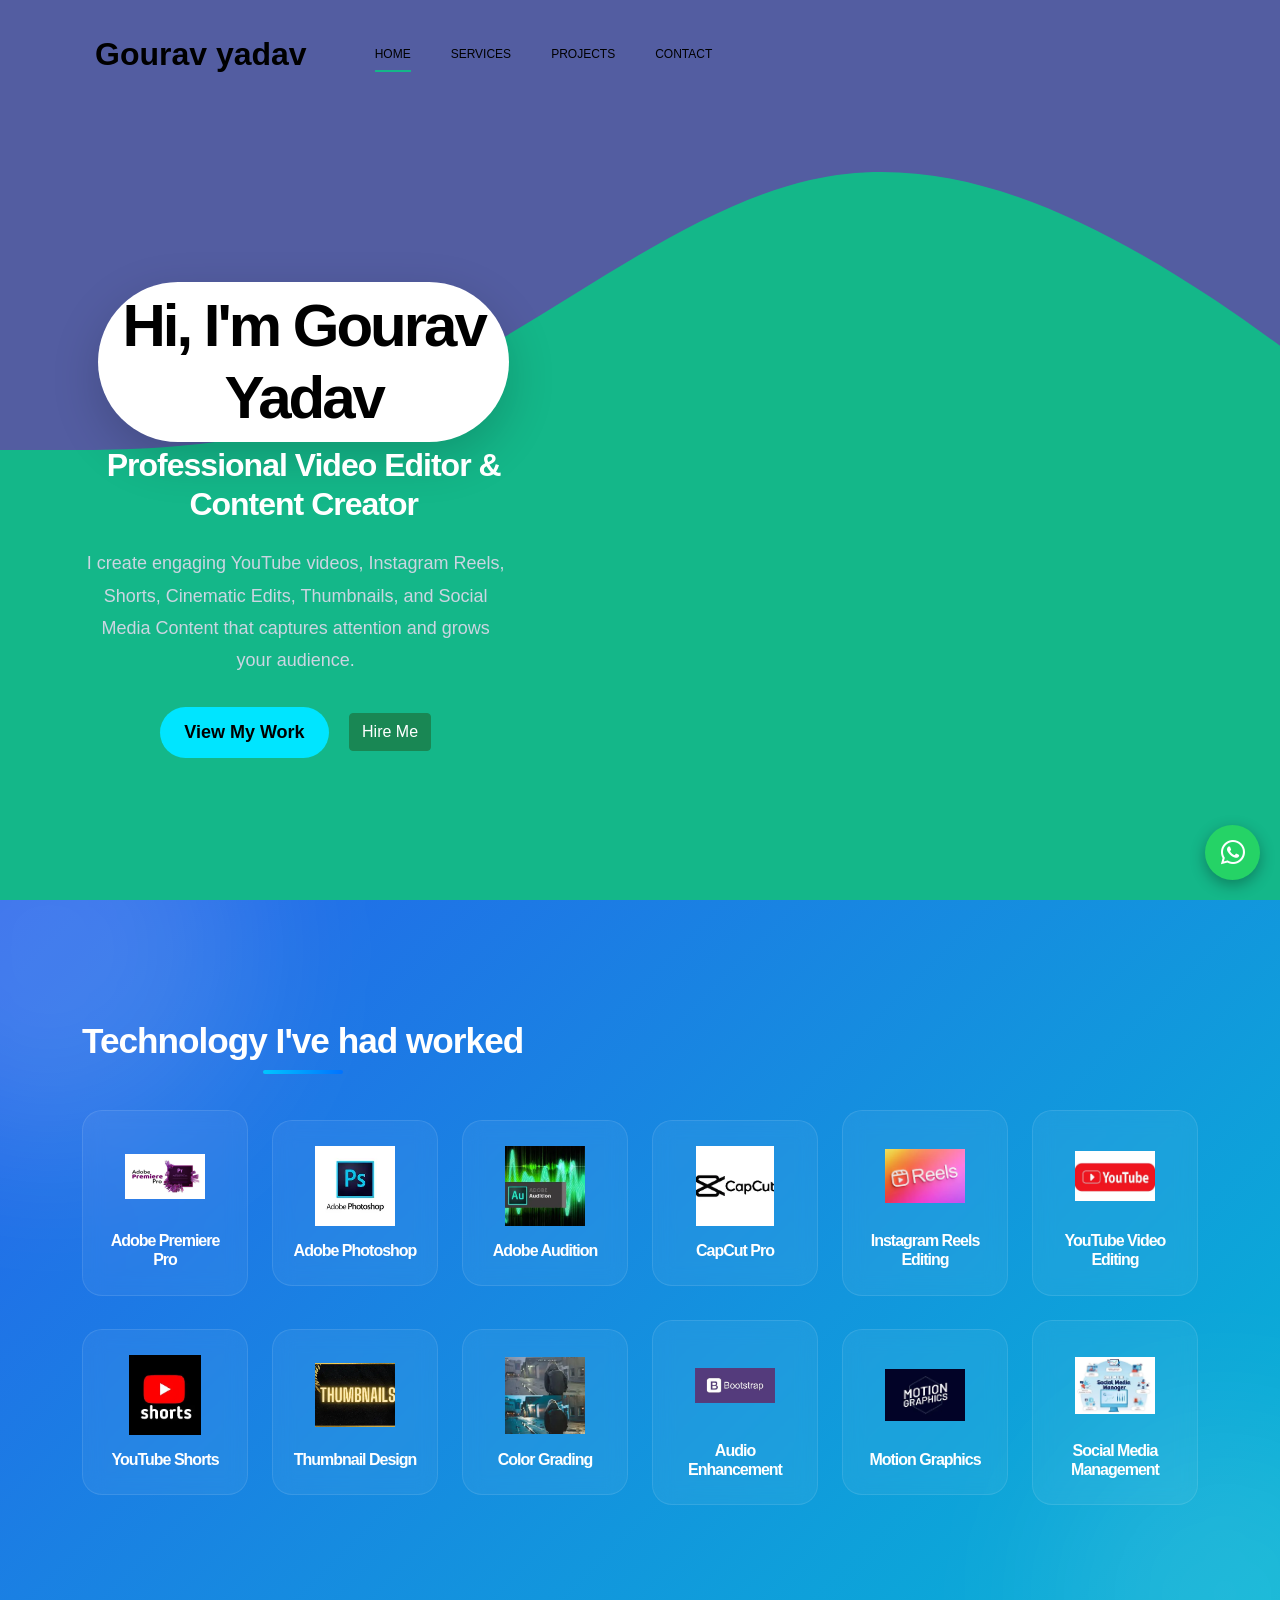
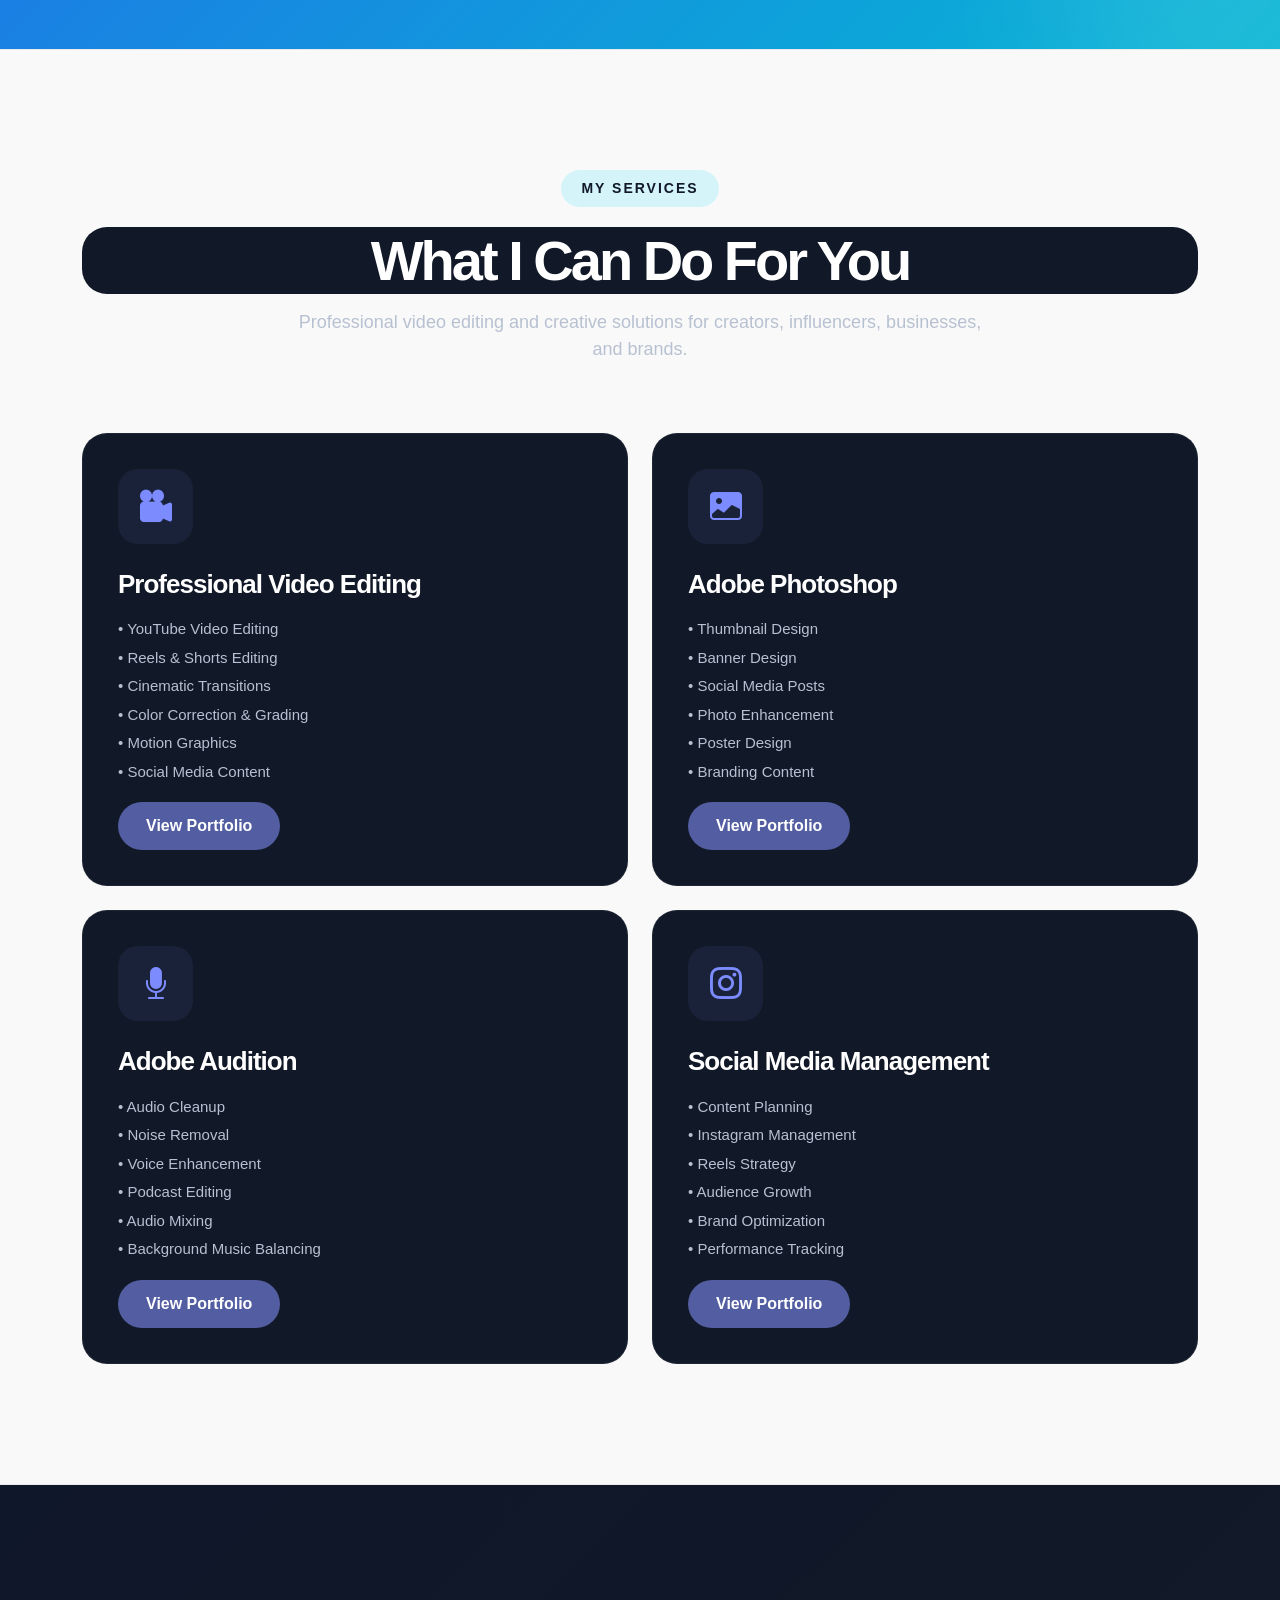
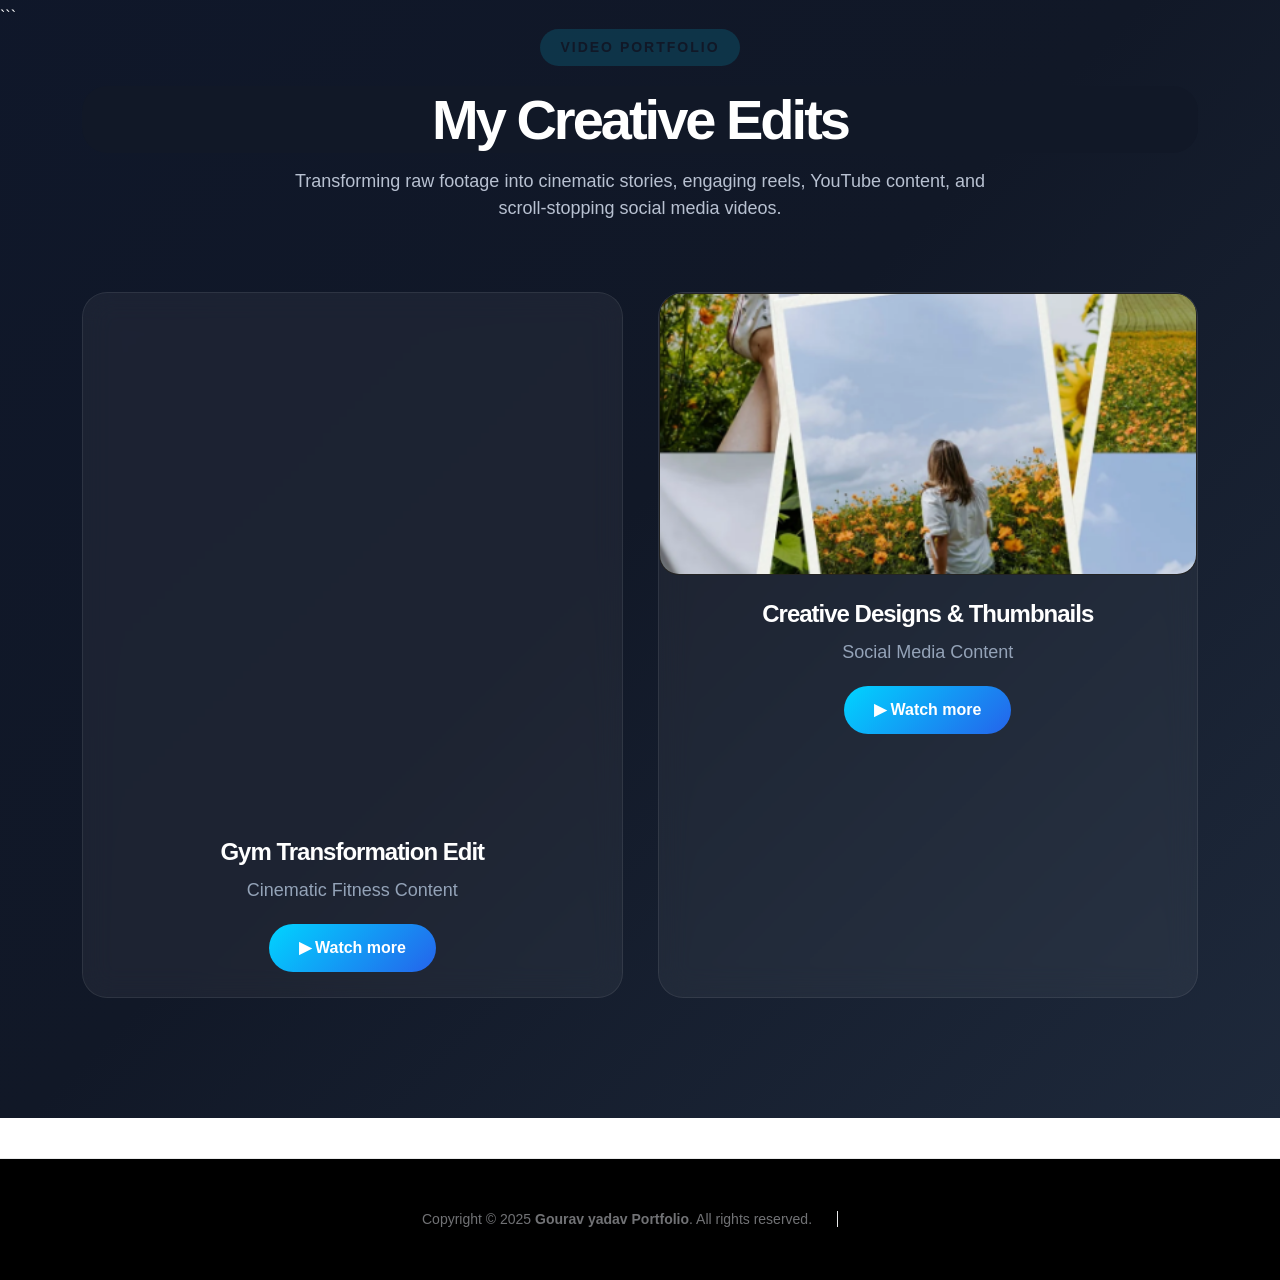
==== commit f8092061: "monday21" ====
--- a/index.html
+++ b/index.html
@@ -45,9 +45,9 @@
         <nav class="navbar navbar-expand-lg">
             <div class="container">
 
-                <button class="navbar-toggler" type="button" data-bs-toggle="collapse" data-bs-target="#navbarNav" aria-controls="navbarNav" aria-expanded="false" aria-label="Toggle navigation">
+                <!-- <button class="navbar-toggler" type="button" data-bs-toggle="collapse" data-bs-target="#navbarNav" aria-controls="navbarNav" aria-expanded="false" aria-label="Toggle navigation">
                     <span class="navbar-toggler-icon"></span>
-                </button>
+                </button> -->
 
                 <a href="index.html" class="navbar-brand mx-auto mx-lg-0">Gourav yadav</a>
 
@@ -62,12 +62,12 @@
                 <div class="collapse navbar-collapse" id="navbarNav">
                     <ul class="navbar-nav ms-lg-5">
                         <li class="nav-item">
-                            <a class="nav-link click-scroll" href="#section_1">Home</a>
+                            <a class="nav-link click-scroll" href="index.html">Home</a>
                         </li>
-
+<!-- 
                         <li class="nav-item">
                             <a class="nav-link click-scroll" href="#section_2">About</a>
-                        </li>
+                        </li> -->
 
                         <li class="nav-item">
                             <a class="nav-link click-scroll" href="#section_3">Services</a>
@@ -78,7 +78,7 @@
                         </li>
 
                         <li class="nav-item">
-                            <a class="nav-link click-scroll" href="#section_5">Contact</a>
+                            <a class="nav-link click-scroll" href="contact.html">Contact</a>
                         </li>
                     </ul>
 
@@ -113,8 +113,8 @@
     <div class="hero-text">
 
         <div class="hero-title-wrap d-flex align-items-center mb-4">
-            <img src="images/myphoto/ChatGPT Image Jun 21, 2026, 08_04_42 AM.png"
-                class="avatar-image avatar-image-large img-fluid" alt="">
+            <!-- <img src="images/myphoto/ChatGPT Image Jun 21, 2026, 08_04_42 AM.png"
+                class="avatar-image avatar-image-large img-fluid" alt=""> -->
 
             <div class="ms-3">
                 <h1 class="hero-title mb-1">Hi, I'm Gourav Yadav</h1>
@@ -158,7 +158,7 @@
             </section>
 
 
-            <section class="about section-padding" id="section_2">
+            <!-- <section class="about section-padding" id="section_2">
                 <div class="container">
                     <div class="row">
 
@@ -185,9 +185,9 @@
 
                     </div>
                 </div>
-            </section>
-
-            <section class="featured section-padding">
+            </section> -->
+
+            <!-- <section class="featured section-padding">
                 <div class="container">
                     <div class="row">
 
@@ -253,7 +253,7 @@
 
                     </div>
                 </div>
-            </section>
+            </section> -->
 
 
             <section class="clients section-padding">
@@ -538,64 +538,160 @@
                 <h4>Gym Transformation Edit</h4>
                 <p>Cinematic Fitness Content</p>
 
-                <a href="upload/j_edit.mp4" target="_blank">
-                    <button class="view-btn">▶ Watch Edit</button>
+                <a href="videos.html" target="_blank">
+                    <button class="view-btn">▶ Watch more </button>
                 </a>
             </div>
         </div>
 
         <!-- Video 2 -->
         <div class="video-card">
-            <video class="portfolio-video" muted loop playsinline>
-                <source src="upload/canva-fall-recap-mobile-video-in-yellow-retro-cinematic-style-qUJvoSBWi1U.mp4" type="video/mp4">
-            </video>
+        <div class="gallery-grid">
+
+            <div class="gallery-card">
+                <img src="images/thumnailimg/Screenshot 2026-06-22 230946.png" alt="">
+            </div>
+            </div>
 
             <div class="video-info">
-                <h4>Cinematic Reel</h4>
+                <h4>Creative Designs & Thumbnails</h4>
                 <p>Social Media Content</p>
 
-                <a href="upload/canva-fall-recap-mobile-video-in-yellow-retro-cinematic-style-qUJvoSBWi1U.mp4" target="_blank">
-                    <button class="view-btn">▶ Watch Edit</button>
+                <a href="posters.html" target="_blank">
+                    <button class="view-btn">▶ Watch more </button>
                 </a>
             </div>
         </div>
 
-        <!-- Video 3 -->
+        <!-- Video 3
         <div class="video-card">
             <video class="portfolio-video" muted loop playsinline>
-                <source src="upload/canva-modern-motivational-quote-instagram-reel-MoGXobfTDQc.mp4" type="video/mp4">
+                <source src="upload/10.mp4" type="video/mp4">
             </video>
 
             <div class="video-info">
                 <h4>Motivational Edit</h4>
                 <p>Instagram Reel Editing</p>
 
-                <a href="upload/canva-modern-motivational-quote-instagram-reel-MoGXobfTDQc.mp4" target="_blank">
+                <a href="upload/10.mp4" target="_blank">
                     <button class="view-btn">▶ Watch Edit</button>
                 </a>
             </div>
         </div>
 
-        <!-- Video 4 -->
+        Video 4
         <div class="video-card">
             <video class="portfolio-video" muted loop playsinline>
-                <source src="upload/canva-white-modern-simple-wedding-memories-instagram-reels-y_ZrYxbAjdE.mp4" type="video/mp4">
+                <source src="upload/11.mp4" type="video/mp4">
             </video>
 
             <div class="video-info">
                 <h4>Wedding Highlights</h4>
                 <p>Storytelling & Color Grading</p>
 
-                <a href="upload/canva-white-modern-simple-wedding-memories-instagram-reels-y_ZrYxbAjdE.mp4" target="_blank">
+                <a href="upload/11.mp4" target="_blank">
                     <button class="view-btn">▶ Watch Edit</button>
                 </a>
             </div>
         </div>
-
-    </div>
-
-</div>
-```
+        video 5
+         <div class="video-card">
+            <video class="portfolio-video" muted loop playsinline>
+                <source src="upload/12.mp4" type="video/mp4">
+            </video>
+
+            <div class="video-info">
+                <h4>Holiday recap</h4>
+                <p>Mutiple frame edits</p>
+
+                <a href="upload/12.mp4" target="_blank">
+                    <button class="view-btn">▶ Watch Edit</button>
+                </a>
+            </div>
+        </div>
+        video 6
+         <div class="video-card">
+            <video class="portfolio-video" muted loop playsinline>
+                <source src="upload/13.mp4" type="video/mp4">
+            </video>
+
+            <div class="video-info">
+                <h4>Marketing Edits</h4>
+                <p>Business reel edits</p>
+
+                <a href="upload/13.mp4" target="_blank">
+                    <button class="view-btn">▶ Watch Edit</button>
+                </a>
+            </div>
+        </div>
+         video7 
+         <div class="video-card">
+            <video class="portfolio-video" muted loop playsinline>
+                <source src="upload/14.mp4" type="video/mp4">
+            </video>
+
+            <div class="video-info">
+                <h4>Marketing Edits</h4>
+                <p>Business reel edits</p>
+
+                <a href="upload/14.mp4" target="_blank">
+                    <button class="view-btn">▶ Watch Edit</button>
+                </a>
+            </div>
+        </div>
+
+         video 8
+         <div class="video-card">
+            <video class="portfolio-video" muted loop playsinline>
+                <source src="upload/2.mp4" type="video/mp4">
+            </video>
+
+            <div class="video-info">
+                <h4>Marketing Edits</h4>
+                <p>Business reel edits</p>
+
+                <a href="upload/2.mp4" target="_blank">
+                    <button class="view-btn">▶ Watch Edit</button>
+                </a>
+            </div>
+        </div>
+
+         video 9
+         <div class="video-card">
+            <video class="portfolio-video" muted loop playsinline>
+                <source src="upload/3.mp4" type="video/mp4">
+            </video>
+
+            <div class="video-info">
+                <h4>Marketing Edits</h4>
+                <p>Business reel edits</p>
+
+                <a href="upload/3.mp4" target="_blank">
+                    <button class="view-btn">▶ Watch Edit</button>
+                </a>
+            </div>
+        </div> -->
+
+         <!-- video 10 -->
+         <!-- <div class="video-card">
+            <video class="portfolio-video" muted loop playsinline>
+                <source src="upload/4.mp4" type="video/mp4">
+            </video>
+
+            <div class="video-info">
+                <h4>Marketing Edits</h4>
+                <p>Business reel edits</p>
+
+                <a href="upload/.mp4" target="_blank">
+                    <button class="view-btn">▶ Watch Edit</button>
+                </a>
+            </div>
+        </div> -->
+
+    </div>
+
+</div>
+
 
 </section>
 
@@ -603,7 +699,7 @@
 
 
 
-            <section class="contact section-padding" id="section_5">
+            <!-- <section class="contact section-padding" id="section_5">
                     <div class="container">
                         <div class="row">
 
@@ -665,9 +761,9 @@
 
 </ul>
 
-                                    <!-- <strong class="site-footer-title d-block mt-4 mb-3">Stay connected</strong> -->
-
-                                    <!-- <ul class="social-icon">
+                                    <strong class="site-footer-title d-block mt-4 mb-3">Stay connected</strong>
+
+                                    <ul class="social-icon">
                                         <li class="social-icon-item"><a href="https://twitter.com/minthu" class="social-icon-link bi-twitter"></a></li>
 
                                         <li class="social-icon-item"><a href="#" class="social-icon-link bi-instagram"></a></li>
@@ -675,21 +771,21 @@
                                         <li class="social-icon-item"><a href="#" class="social-icon-link bi-pinterest"></a></li>
 
                                         <li class="social-icon-item"><a href="https://www.youtube.com/templatemo" class="social-icon-link bi-youtube"></a></li>
-                                    </ul> -->
-
-                                    <!-- <strong class="site-footer-title d-block mt-4 mb-3">Start a project</strong> -->
-
-                                    <!-- <p class="mb-0">I’m available for freelance projects</p> -->
+                                    </ul>
+
+                                    <strong class="site-footer-title d-block mt-4 mb-3">Start a project</strong>
+
+                                    <p class="mb-0">I’m available for freelance projects</p>
                                 </div>
                             </div>
 
                             <div class="col-lg-3 col-md-6 col-12 ps-lg-0">
                                 <div class="contact-info d-flex flex-column">
-                                    <!-- <strong class="site-footer-title d-block mb-3">About</strong> -->
-
-                                    <!-- <p class="mb-2">
+                                    <strong class="site-footer-title d-block mb-3">About</strong>
+
+                                    <p class="mb-2">
                                         Gourav Yadav is a professional web developer & Video editor. Feel free to get in touch with me.
-                              </p> -->
+                              </p>
 
                                     <strong class="site-footer-title d-block mt-4 mb-3">Email</strong>
 
@@ -709,7 +805,7 @@
                                 </div>
                             </div>
 
-                            <!-- <div class="col-lg-6 col-12 mt-5 mt-lg-0">
+                            <div class="col-lg-6 col-12 mt-5 mt-lg-0">
                                 <form action="#" method="get" class="custom-form contact-form" role="form">
                                     <div class="row">
                                         <div class="col-lg-6 col-md-6 col-12">
@@ -786,12 +882,12 @@
 
                                     </div>
                                 </form>
-                            </div> -->
+                            </div> 
 
                         </div>
                     </div>
                 </div>
-            </section>
+            </section> -->
 
         </main>
 
--- a/css/newcss.css
+++ b/css/newcss.css
@@ -615,4 +615,145 @@
     .profile-body p{
         font-size:14px;
     }
-}+}
+.back-navbar{
+    position: sticky;
+    top: 0;
+    z-index: 1000;
+    padding: 15px 30px;
+    backdrop-filter: blur(15px);
+    background: rgba(15, 23, 42, 0.8);
+    border-bottom: 1px solid rgba(255,255,255,0.1);
+}
+
+.back-btn{
+    display: inline-flex;
+    align-items: center;
+    gap: 8px;
+    text-decoration: none;
+    color: #fff;
+    font-size: 16px;
+    font-weight: 600;
+    padding: 12px 22px;
+    border-radius: 50px;
+    background: linear-gradient(135deg, #00c6ff, #0072ff);
+    transition: all 0.3s ease;
+    box-shadow: 0 5px 20px rgba(0, 114, 255, 0.4);
+}
+
+.back-btn:hover{
+    transform: translateY(-3px);
+    color: #fff;
+    box-shadow: 0 8px 25px rgba(0, 114, 255, 0.6);
+}
+
+.back-btn i{
+    font-size: 18px;
+}
+.image-gallery-section{
+    padding:100px 0;
+    background:linear-gradient(
+        135deg,
+        #0f172a,
+        #111827,
+        #1e293b
+    );
+}
+
+.gallery-header{
+    text-align:center;
+    margin-bottom:60px;
+}
+
+.gallery-badge{
+    display:inline-block;
+    padding:8px 18px;
+    border-radius:30px;
+    background:rgba(0,255,255,0.1);
+    color:#00e5ff;
+    border:1px solid rgba(0,229,255,0.3);
+    font-weight:600;
+    margin-bottom:15px;
+}
+
+.gallery-header h2{
+    color:#fff;
+    font-size:42px;
+    font-weight:700;
+    margin-bottom:15px;
+}
+
+.gallery-header p{
+    color:#b8c1d1;
+    max-width:600px;
+    margin:auto;
+}
+
+.gallery-grid{
+    display:grid;
+    grid-template-columns:repeat(auto-fit,minmax(300px,1fr));
+    gap:30px;
+}
+
+.gallery-card{
+    position:relative;
+    overflow:hidden;
+    border-radius:20px;
+    cursor:pointer;
+    background:#111;
+    border:1px solid rgba(255,255,255,0.08);
+    transition:0.4s ease;
+}
+
+.gallery-card img{
+    width:100%;
+    height:280px;
+    object-fit:cover;
+    display:block;
+    transition:0.6s ease;
+}
+
+.gallery-card::before{
+    content:"";
+    position:absolute;
+    inset:0;
+    background:linear-gradient(
+        to top,
+        rgba(0,0,0,.8),
+        transparent
+    );
+    opacity:0;
+    transition:0.4s;
+    z-index:1;
+}
+
+.gallery-card::after{
+    content:"View Project";
+    position:absolute;
+    left:50%;
+    top:50%;
+    transform:translate(-50%, -50%);
+    color:#fff;
+    font-size:18px;
+    font-weight:600;
+    opacity:0;
+    z-index:2;
+    transition:0.4s;
+}
+
+.gallery-card:hover{
+    transform:translateY(-10px);
+    box-shadow:0 20px 40px rgba(0,229,255,.25);
+}
+
+.gallery-card:hover img{
+    transform:scale(1.12);
+}
+
+.gallery-card:hover::before{
+    opacity:1;
+}
+
+.gallery-card:hover::after{
+    opacity:1;
+}
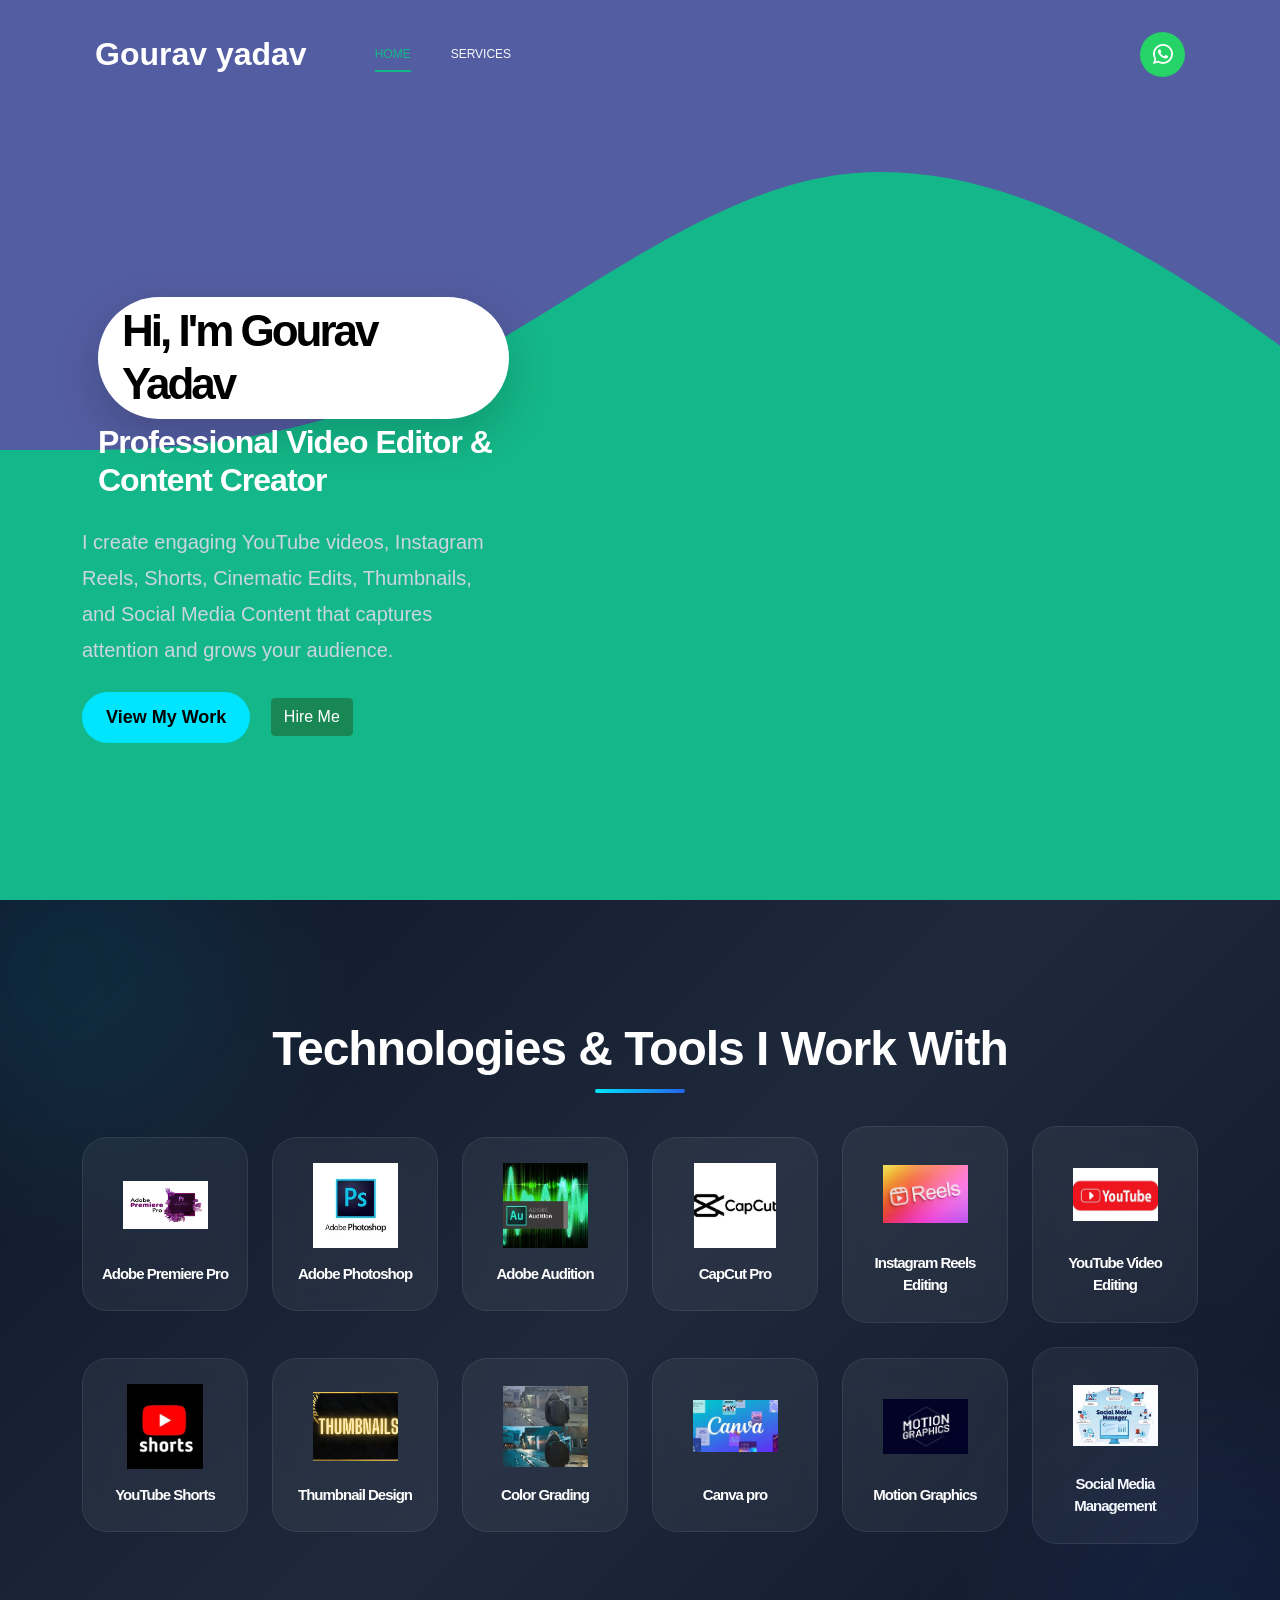
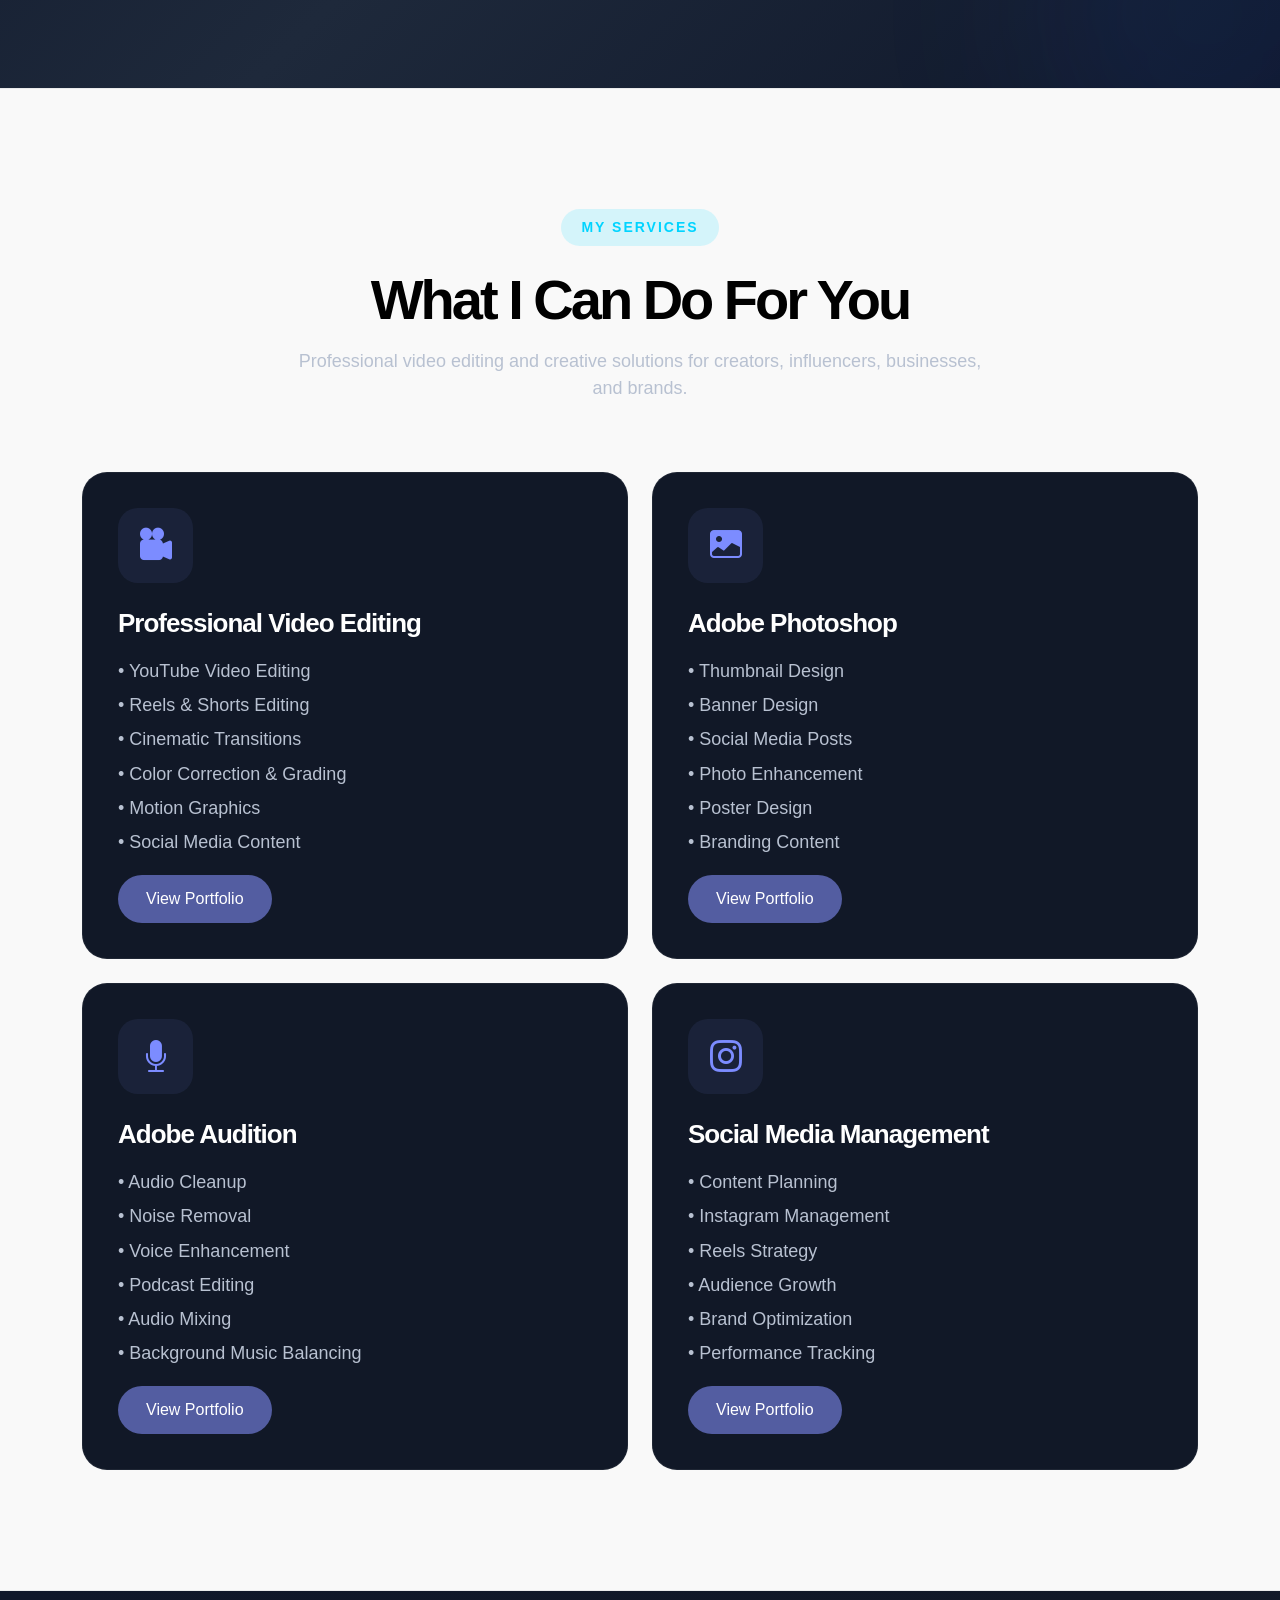
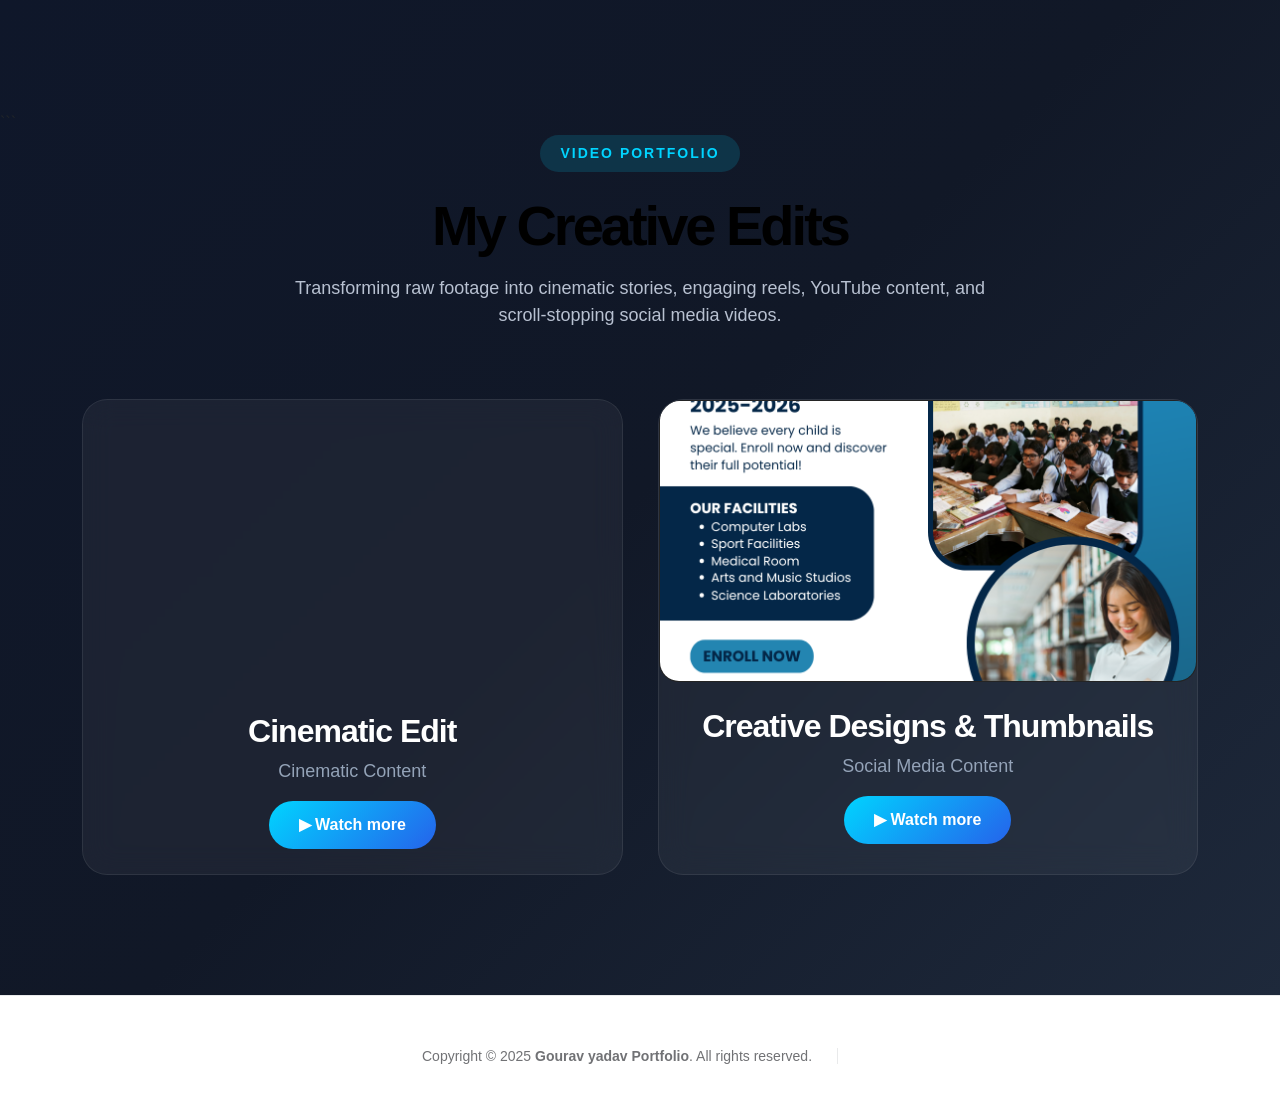
==== commit c4d71765: "tuesday23" ====
--- a/index.html
+++ b/index.html
@@ -15,9 +15,11 @@
         <link rel="preconnect" href="https://fonts.gstatic.com" crossorigin>
         
         <link href="https://fonts.googleapis.com/css2?family=DM+Sans:wght@400;500;700&display=swap" rel="stylesheet">
+        <link rel="stylesheet"
+href="https://cdn.jsdelivr.net/npm/bootstrap-icons@1.11.3/font/bootstrap-icons.min.css">
 
         <link href="css/bootstrap.min.css" rel="stylesheet">
-        <link href="css/newcss.css" rel="stylesheet">
+        <link href="css/cleaned_portfolio.css" rel="stylesheet">
 
         <link href="css/bootstrap-icons.css" rel="stylesheet">
 
@@ -25,13 +27,7 @@
 
         <link href="css/templatemo-first-portfolio-style.css" rel="stylesheet">
         
-<!--
-
-TemplateMo 578 First Portfolio
-
-https://templatemo.com/tm-578-first-portfolio
-
--->
+
     </head>
     
     <body>
@@ -45,9 +41,7 @@
         <nav class="navbar navbar-expand-lg">
             <div class="container">
 
-                <!-- <button class="navbar-toggler" type="button" data-bs-toggle="collapse" data-bs-target="#navbarNav" aria-controls="navbarNav" aria-expanded="false" aria-label="Toggle navigation">
-                    <span class="navbar-toggler-icon"></span>
-                </button> -->
+              
 
                 <a href="index.html" class="navbar-brand mx-auto mx-lg-0">Gourav yadav</a>
 
@@ -64,37 +58,25 @@
                         <li class="nav-item">
                             <a class="nav-link click-scroll" href="index.html">Home</a>
                         </li>
-<!-- 
-                        <li class="nav-item">
-                            <a class="nav-link click-scroll" href="#section_2">About</a>
-                        </li> -->
+
 
                         <li class="nav-item">
                             <a class="nav-link click-scroll" href="#section_3">Services</a>
                         </li>
 
-                        <li class="nav-item">
-                            <a class="nav-link click-scroll" href="#section_4">Projects</a>
-                        </li>
-
-                        <li class="nav-item">
-                            <a class="nav-link click-scroll" href="contact.html">Contact</a>
-                        </li>
+                    
                     </ul>
 
                     <div class="floating-contact">
-    
-    <!-- <a href="mailto:yourgmail@gmail.com" class="gmail-btn" title="Email Me">
-        <i class="bi bi-envelope-fill"></i>
-    </a> -->
-
-    <!-- <a href="tel:+917206718075" class="call-btn" title="Call Me">
-        <i class="bi bi-telephone-fill"></i>
-    </a> -->
-
-    <a href="https://wa.me/917206718075" target="_blank" class="whatsapp-btn" title="WhatsApp">
-        <i class="bi bi-whatsapp"></i>
-    </a>
+   
+
+    <a href="https://wa.me/919999999999"
+   class="whatsapp-btn"
+   target="_blank">
+
+    <i class="bi bi-whatsapp"></i>
+
+</a>
 
 </div>
                 </div>
@@ -113,8 +95,7 @@
     <div class="hero-text">
 
         <div class="hero-title-wrap d-flex align-items-center mb-4">
-            <!-- <img src="images/myphoto/ChatGPT Image Jun 21, 2026, 08_04_42 AM.png"
-                class="avatar-image avatar-image-large img-fluid" alt=""> -->
+          
 
             <div class="ms-3">
                 <h1 class="hero-title mb-1">Hi, I'm Gourav Yadav</h1>
@@ -146,114 +127,13 @@
 </div>
                         </div>
 
-                        <!-- <div class="col-lg-5 col-12 position-relative">
-                            <div class="hero-image-wrap"></div>
-                            <img src="images/portrait-happy-excited-man-holding-laptop-computer.png" class="hero-image img-fluid" alt="">
-                        </div> -->
+                       
 
                     </div>
                 </div>
 
                 <svg xmlns="http://www.w3.org/2000/svg" viewBox="0 0 1440 320"><path fill="#535da1" fill-opacity="1" d="M0,160L24,160C48,160,96,160,144,138.7C192,117,240,75,288,64C336,53,384,75,432,106.7C480,139,528,181,576,208C624,235,672,245,720,240C768,235,816,213,864,186.7C912,160,960,128,1008,133.3C1056,139,1104,181,1152,202.7C1200,224,1248,224,1296,197.3C1344,171,1392,117,1416,90.7L1440,64L1440,0L1416,0C1392,0,1344,0,1296,0C1248,0,1200,0,1152,0C1104,0,1056,0,1008,0C960,0,912,0,864,0C816,0,768,0,720,0C672,0,624,0,576,0C528,0,480,0,432,0C384,0,336,0,288,0C240,0,192,0,144,0C96,0,48,0,24,0L0,0Z"></path></svg>
             </section>
-
-
-            <!-- <section class="about section-padding" id="section_2">
-                <div class="container">
-                    <div class="row">
-
-                        <div class="col-lg-6 col-12">
-                            <img src="images/editppp.jpg" class="about-image img-fluid" alt="">
-                        </div>
-
-                        <div class="col-lg-6 col-12 mt-5 mt-lg-0">
-                            <div class="about-thumb">
-
-                                <div class="section-title-wrap d-flex justify-content-end align-items-center mb-4">
-                                    <h2 class="text-white me-4 mb-0">ABOUT MYSELF</h2>
-
-                                    <img src="images/myphoto/ChatGPT Image Jun 21, 2026, 08_04_42 AM.png" class="avatar-image img-fluid" alt="">
-                                </div>
-
-                                <h3 class="pt-2 mb-3">A little bit about Gourav</h3>
-
-                                <p> B.Pharm student, video editor, and aspiring powerlifter with a strong work ethic and growth mindset. Passionate about content creation, continuous learning, and fitness. Known for discipline, consistency, and the ability to balance academics, creative projects, and athletic goals effectively.</p>
-
-                                <p>I complete my website development Course from ZILLIONSOFTECH PVT LTD. From there i get my certificates of development. </p>
-                            </div>
-                        </div>
-
-                    </div>
-                </div>
-            </section> -->
-
-            <!-- <section class="featured section-padding">
-                <div class="container">
-                    <div class="row">
-
-                        <div class="col-lg-6 col-12">
-                            <div class="profile-thumb">
-                                <div class="profile-title">
-                                    <h4 class="mb-0">Information</h4>
-                                </div>
-
-                                <div class="profile-body">
-                                    <p>
-                                        <span class="profile-small-title">Name</span> 
-                                        <span>Gourav Yadav</span>
-                                    </p>
-
-                                    <p>
-                                        <span class="profile-small-title">Birthday</span> 
-                                        <span>Sep 14, 2005</span>
-                                    </p>
-
-                                    <p>
-                                        <span class="profile-small-title">Phone</span> 
-                                         <span></span>720-671-8075</span>
-                                    </p>
-
-                                    <p>
-                                        <span class="profile-small-title">Email</span> 
-                                        <span>Gouravrao107@Gmail.com</span>
-                                    </p>
-                                </div>
-                            </div>
-                        </div>
-
-                        <div class="col-lg-6 col-12 mt-5 mt-lg-0">
-                            <div class="about-thumb">
-                                <div class="row">
-                                    <div class="col-lg-6 col-6 featured-border-bottom py-2">
-                                        <strong class="featured-numbers">1 </strong>
-
-                                        <p class="featured-text">years of Experiences</p>
-                                    </div>
-
-                                    <div class="col-lg-6 col-6 featured-border-start featured-border-bottom ps-5 py-2">
-                                        <strong class="featured-numbers">10-20</strong>
-
-                                        <p class="featured-text">Happy Customers</p>
-                                    </div>
-
-                                    <div class="col-lg-6 col-6 pt-4">
-                                        <strong class="featured-numbers">20</strong>
-
-                                        <p class="featured-text">Project Finished</p>
-                                    </div>
-
-                                    <div class="col-lg-6 col-6 featured-border-start ps-5 pt-4">
-                                        <strong class="featured-numbers">1</strong>
-
-                                        <p class="featured-text">Digital Awards</p>
-                                    </div>
-                                </div>
-                            </div>
-                        </div>
-
-                    </div>
-                </div>
-            </section> -->
 
 
             <section class="clients section-padding">
@@ -261,7 +141,7 @@
                     <div class="row align-items-center">
 
                         <div class="col-lg-12 col-12">
-                            <h3 class="text-center mb-5">Technology I've had worked</h3>
+                            <h3 class="text-center mb-5">Technologies & Tools I Work With</h3>
                         </div>
 
 
@@ -330,8 +210,8 @@
 
 <div class="col-lg-2 col-md-3 col-6 mb-4">
     <div class="tech-card">
-        <img src="images/bootsrap.jpg" alt="">
-        <h6>Audio Enhancement</h6>
+        <img src="images/bootsrap.webp" alt="">
+        <h6>Canva pro</h6>
     </div>
 </div>
 
@@ -531,12 +411,12 @@
         <!-- Video 1 -->
         <div class="video-card">
             <video class="portfolio-video" muted loop playsinline>
-                <source src="upload/j_edit.mp4" type="video/mp4">
+                <source src="upload/Black and White Simple Home Tour Mobile Video.mp4" type="video/mp4">
             </video>
 
             <div class="video-info">
-                <h4>Gym Transformation Edit</h4>
-                <p>Cinematic Fitness Content</p>
+                <h4> Cinematic Edit</h4>
+                <p>Cinematic  Content</p>
 
                 <a href="videos.html" target="_blank">
                     <button class="view-btn">▶ Watch more </button>
@@ -549,7 +429,7 @@
         <div class="gallery-grid">
 
             <div class="gallery-card">
-                <img src="images/thumnailimg/Screenshot 2026-06-22 230946.png" alt="">
+                <img src="images/thumnailimg/Blue And White Modern School Admission Instagram Post.png" alt="">
             </div>
             </div>
 
@@ -563,331 +443,12 @@
             </div>
         </div>
 
-        <!-- Video 3
-        <div class="video-card">
-            <video class="portfolio-video" muted loop playsinline>
-                <source src="upload/10.mp4" type="video/mp4">
-            </video>
-
-            <div class="video-info">
-                <h4>Motivational Edit</h4>
-                <p>Instagram Reel Editing</p>
-
-                <a href="upload/10.mp4" target="_blank">
-                    <button class="view-btn">▶ Watch Edit</button>
-                </a>
-            </div>
-        </div>
-
-        Video 4
-        <div class="video-card">
-            <video class="portfolio-video" muted loop playsinline>
-                <source src="upload/11.mp4" type="video/mp4">
-            </video>
-
-            <div class="video-info">
-                <h4>Wedding Highlights</h4>
-                <p>Storytelling & Color Grading</p>
-
-                <a href="upload/11.mp4" target="_blank">
-                    <button class="view-btn">▶ Watch Edit</button>
-                </a>
-            </div>
-        </div>
-        video 5
-         <div class="video-card">
-            <video class="portfolio-video" muted loop playsinline>
-                <source src="upload/12.mp4" type="video/mp4">
-            </video>
-
-            <div class="video-info">
-                <h4>Holiday recap</h4>
-                <p>Mutiple frame edits</p>
-
-                <a href="upload/12.mp4" target="_blank">
-                    <button class="view-btn">▶ Watch Edit</button>
-                </a>
-            </div>
-        </div>
-        video 6
-         <div class="video-card">
-            <video class="portfolio-video" muted loop playsinline>
-                <source src="upload/13.mp4" type="video/mp4">
-            </video>
-
-            <div class="video-info">
-                <h4>Marketing Edits</h4>
-                <p>Business reel edits</p>
-
-                <a href="upload/13.mp4" target="_blank">
-                    <button class="view-btn">▶ Watch Edit</button>
-                </a>
-            </div>
-        </div>
-         video7 
-         <div class="video-card">
-            <video class="portfolio-video" muted loop playsinline>
-                <source src="upload/14.mp4" type="video/mp4">
-            </video>
-
-            <div class="video-info">
-                <h4>Marketing Edits</h4>
-                <p>Business reel edits</p>
-
-                <a href="upload/14.mp4" target="_blank">
-                    <button class="view-btn">▶ Watch Edit</button>
-                </a>
-            </div>
-        </div>
-
-         video 8
-         <div class="video-card">
-            <video class="portfolio-video" muted loop playsinline>
-                <source src="upload/2.mp4" type="video/mp4">
-            </video>
-
-            <div class="video-info">
-                <h4>Marketing Edits</h4>
-                <p>Business reel edits</p>
-
-                <a href="upload/2.mp4" target="_blank">
-                    <button class="view-btn">▶ Watch Edit</button>
-                </a>
-            </div>
-        </div>
-
-         video 9
-         <div class="video-card">
-            <video class="portfolio-video" muted loop playsinline>
-                <source src="upload/3.mp4" type="video/mp4">
-            </video>
-
-            <div class="video-info">
-                <h4>Marketing Edits</h4>
-                <p>Business reel edits</p>
-
-                <a href="upload/3.mp4" target="_blank">
-                    <button class="view-btn">▶ Watch Edit</button>
-                </a>
-            </div>
-        </div> -->
-
-         <!-- video 10 -->
-         <!-- <div class="video-card">
-            <video class="portfolio-video" muted loop playsinline>
-                <source src="upload/4.mp4" type="video/mp4">
-            </video>
-
-            <div class="video-info">
-                <h4>Marketing Edits</h4>
-                <p>Business reel edits</p>
-
-                <a href="upload/.mp4" target="_blank">
-                    <button class="view-btn">▶ Watch Edit</button>
-                </a>
-            </div>
-        </div> -->
-
     </div>
 
 </div>
 
 
 </section>
-
-
-
-
-
-            <!-- <section class="contact section-padding" id="section_5">
-                    <div class="container">
-                        <div class="row">
-
-                            <div class="col-lg-6 col-md-8 col-12">
-                                <div class="section-title-wrap d-flex justify-content-center align-items-center mb-5">
-                                    <img src="images/aerial-view-man-using-computer-laptop-wooden-table.jpg" class="avatar-image img-fluid" alt="">
-
-                                    <h2 class="text-white ms-4 mb-0">Say Hi</h2>
-                                </div>
-                            </div>
-
-                            <div class="clearfix"></div>
-
-                            <div class="col-lg-3 col-md-6 col-12 pe-lg-0">
-                                <div class="contact-info contact-info-border-start d-flex flex-column">
-                                    <strong class="site-footer-title d-block mb-3">Services</strong>
-
-                                   <ul class="footer-menu">
-
-    <li class="footer-menu-item">
-        <a href="#" class="footer-menu-link">YouTube Video Editing</a>
-    </li>
-
-    <li class="footer-menu-item">
-        <a href="#" class="footer-menu-link">Shorts & Reels Editing</a>
-    </li>
-
-    <li class="footer-menu-item">
-        <a href="#" class="footer-menu-link">Podcast Editing</a>
-    </li>
-
-    <li class="footer-menu-item">
-        <a href="#" class="footer-menu-link">Gaming Video Editing</a>
-    </li>
-
-    <li class="footer-menu-item">
-        <a href="#" class="footer-menu-link">Travel Vlog Editing</a>
-    </li>
-
-    <li class="footer-menu-item">
-        <a href="#" class="footer-menu-link">Color Correction & Grading</a>
-    </li>
-
-    <li class="footer-menu-item">
-        <a href="#" class="footer-menu-link">Motion Graphics</a>
-    </li>
-
-    <li class="footer-menu-item">
-        <a href="#" class="footer-menu-link">Thumbnail Design</a>
-    </li>
-
-    <li class="footer-menu-item">
-        <a href="#" class="footer-menu-link">Audio Enhancement</a>
-    </li>
-
-    <li class="footer-menu-item">
-        <a href="#" class="footer-menu-link">Social Media Content Editing</a>
-    </li>
-
-</ul>
-
-                                    <strong class="site-footer-title d-block mt-4 mb-3">Stay connected</strong>
-
-                                    <ul class="social-icon">
-                                        <li class="social-icon-item"><a href="https://twitter.com/minthu" class="social-icon-link bi-twitter"></a></li>
-
-                                        <li class="social-icon-item"><a href="#" class="social-icon-link bi-instagram"></a></li>
-
-                                        <li class="social-icon-item"><a href="#" class="social-icon-link bi-pinterest"></a></li>
-
-                                        <li class="social-icon-item"><a href="https://www.youtube.com/templatemo" class="social-icon-link bi-youtube"></a></li>
-                                    </ul>
-
-                                    <strong class="site-footer-title d-block mt-4 mb-3">Start a project</strong>
-
-                                    <p class="mb-0">I’m available for freelance projects</p>
-                                </div>
-                            </div>
-
-                            <div class="col-lg-3 col-md-6 col-12 ps-lg-0">
-                                <div class="contact-info d-flex flex-column">
-                                    <strong class="site-footer-title d-block mb-3">About</strong>
-
-                                    <p class="mb-2">
-                                        Gourav Yadav is a professional web developer & Video editor. Feel free to get in touch with me.
-                              </p>
-
-                                    <strong class="site-footer-title d-block mt-4 mb-3">Email</strong>
-
-                                    <p>
-                                        <a href="mailto: Gouravrao107@Gmail.com">
-                                            Gouravrao107@Gmail.com
-                                        </a>
-                                    </p>
-
-                                    <strong class="site-footer-title d-block mt-4 mb-3">Call</strong>
-
-                                    <p class="mb-0">
-                                        <a href="tel: 720-671-8075">
-                                            720-671-8075
-                                        </a>
-                                    </p>
-                                </div>
-                            </div>
-
-                            <div class="col-lg-6 col-12 mt-5 mt-lg-0">
-                                <form action="#" method="get" class="custom-form contact-form" role="form">
-                                    <div class="row">
-                                        <div class="col-lg-6 col-md-6 col-12">
-                                            <div class="form-floating">
-                                                <input type="text" name="name" id="name" class="form-control" placeholder="Name" required="">
-                                                
-                                                <label for="floatingInput">Name</label>
-                                            </div>
-                                        </div>
-
-                                        <div class="col-lg-6 col-md-6 col-12"> 
-                                            <div class="form-floating">
-                                                <input type="email" name="email" id="email" pattern="[^ @]*@[^ @]*" class="form-control" placeholder="Email address" required="">
-                                                
-                                                <label for="floatingInput">Email address</label>
-                                            </div>
-                                        </div>
-
-                                        <div class="col-lg-3 col-md-6 col-6">
-                                            <div class="form-check form-check-inline">
-                                                <input name="website" type="checkbox" class="form-check-input" id="inlineCheckbox1" value="1">
-
-                                                <label class="form-check-label" for="inlineCheckbox1">
-                                                    <i class="bi-globe form-check-icon"></i>
-                                                    <span class="form-check-label-text">Websites</span>
-                                                </label>
-                                          </div>
-                                        </div>
-
-                                        <div class="col-lg-3 col-md-6 col-6">
-                                            <div class="form-check form-check-inline">
-                                                <input name="branding" type="checkbox" class="form-check-input" id="inlineCheckbox2" value="1">
-
-                                                <label class="form-check-label" for="inlineCheckbox2">
-                                                    <i class="bi-lightbulb form-check-icon"></i>
-                                                    <span class="form-check-label-text">Backend development</span>
-                                                </label>
-                                            </div>
-                                        </div>
-
-                                        <div class="col-lg-3 col-md-6 col-6">
-                                            <div class="form-check form-check-inline">
-                                                <input name="ecommerce" type="checkbox" class="form-check-input" id="inlineCheckbox3" value="1">
-
-                                                <label class="form-check-label" for="inlineCheckbox3">
-                                                    <i class="bi-phone form-check-icon"></i>
-                                                    <span class="form-check-label-text">website management</span>
-                                                </label>
-                                            </div>
-                                        </div>
-
-                                        <div class="col-lg-3 col-md-6 col-6">
-                                            <div class="form-check form-check-inline me-0">
-                                                <input name="seo" type="checkbox" class="form-check-input" id="inlineCheckbox4" value="1">
-
-                                                <label class="form-check-label" for="inlineCheckbox4">
-                                                    <i class="bi-google form-check-icon"></i>
-                                                    <span class="form-check-label-text">SEO</span>
-                                                </label>
-                                            </div>
-                                        </div>
-
-                                        <div class="col-lg-12 col-12">
-                                            <div class="form-floating">
-                                                <textarea class="form-control" id="message" name="message" placeholder="Tell me about the project"></textarea>
-                                                
-                                                <label for="floatingTextarea">Tell me about the project</label>
-                                            </div>
-                                        </div>
-
-                                        <div class="col-lg-3 col-12 ms-auto">
-                                            <button type="submit" class="form-control">Send</button>
-                                        </div>
-
-                                    </div>
-                                </form>
-                            </div> 
-
-                        </div>
-                    </div>
-                </div>
-            </section> -->
 
         </main>
 
--- a/css/cleaned_portfolio.css
+++ b/css/cleaned_portfolio.css
@@ -0,0 +1,732 @@
+/* ==================================================
+   GLOBAL STYLES
+================================================== */
+
+.hero,
+.video-portfolio,
+.image-gallery-section{
+    background:linear-gradient(135deg,#0f172a,#111827,#1e293b);
+}
+
+.portfolio-badge{
+    display:inline-block;
+    padding:8px 20px;
+    border-radius:50px;
+    background:rgba(0,212,255,.15);
+    color:#00d4ff;
+    font-size:14px;
+    font-weight:700;
+    letter-spacing:2px;
+}
+
+.portfolio-title{
+    color:#000;
+    font-size:56px;
+    font-weight:800;
+    margin-top:20px;
+    margin-bottom:15px;
+}
+
+.portfolio-description{
+    color:#b8c1d1;
+    max-width:700px;
+    margin:auto;
+    font-size:18px;
+}
+
+.avatar-image{
+    width:85px;
+    height:85px;
+    object-fit:cover;
+    border-radius:50%;
+    border:4px solid #00e5ff;
+    box-shadow:0 0 30px rgba(0,229,255,.4);
+}
+
+.floating-contact{
+    display:flex;
+    align-items:center;
+    gap:12px;
+    margin-left:auto;
+}
+
+.call-btn,
+.whatsapp-btn{
+    width:45px;
+    height:45px;
+    border-radius:50%;
+    display:flex;
+    justify-content:center;
+    align-items:center;
+    text-decoration:none;
+    transition:.3s;
+}
+
+.call-btn{
+    background:#2563eb;
+    color:#fff;
+}
+
+.whatsapp-btn{
+    background:#25D366;
+    color:#fff;
+}
+
+.call-btn i,
+.whatsapp-btn i{
+    font-size:20px;
+    line-height:1;
+}
+
+.call-btn:hover,
+.whatsapp-btn:hover{
+    transform:translateY(-3px);
+}
+
+/* ==================================================
+   HERO SECTION
+================================================== */
+
+.hero{
+    min-height:100vh;
+    position:relative;
+    overflow:hidden;
+}
+
+.hero-title{
+    color:#fff;
+    font-size:60px;
+    font-weight:800;
+}
+
+.hero-description{
+    color:#cbd5e1;
+    font-size:20px;
+    max-width:700px;
+    line-height:1.8;
+}
+
+.hero-buttons .custom-btn{
+    background:#00e5ff;
+    color:#000;
+    font-weight:700;
+    border:none;
+}
+
+.hero-buttons .custom-btn:hover{
+    transform:translateY(-3px);
+}
+
+/* ==================================================
+   FEATURED SECTION
+================================================== */
+
+.featured{
+    background:#050505;
+    padding:60px 0;
+}
+
+.profile-thumb,
+.about-thumb{
+    background:#0f0f0f;
+    border:1px solid #1f1f1f;
+    border-radius:20px;
+    padding:25px;
+    transition:.4s;
+    box-shadow:0 10px 30px rgba(0,0,0,.4);
+}
+
+.profile-thumb:hover,
+.about-thumb:hover{
+    transform:translateY(-5px);
+    border-color:#00d4ff;
+    box-shadow:0 0 30px rgba(0,212,255,.15);
+}
+
+.profile-title{
+    border-bottom:1px solid #222;
+    margin-bottom:20px;
+    padding-bottom:10px;
+}
+
+.profile-title h4{
+    color:#fff;
+    font-size:22px;
+    font-weight:700;
+}
+
+.profile-body p{
+    display:flex;
+    justify-content:space-between;
+    margin-bottom:15px;
+    color:#d1d5db;
+}
+
+.profile-small-title{
+    color:#00d4ff;
+    font-weight:600;
+}
+
+.featured-numbers{
+    color:#fff;
+    font-size:32px;
+    font-weight:800;
+}
+
+.featured-text{
+    color:#9ca3af;
+    font-size:14px;
+}
+
+.featured-border-start{
+    border-left:1px solid #222;
+}
+
+.featured-border-bottom{
+    border-bottom:1px solid #222;
+}
+
+/* ==================================================
+   ABOUT SECTION
+================================================== */
+
+#section_2{
+    background:#0b0f19;
+    color:#fff;
+    padding:120px 0;
+}
+
+.about-image{
+    border-radius:25px;
+    overflow:hidden;
+    box-shadow:0 25px 60px rgba(0,0,0,.4);
+    transition:.5s;
+}
+
+.about-image:hover{
+    transform:scale(1.03);
+}
+
+.premium-about{
+    padding:20px;
+}
+
+.about-label{
+    color:#00d4ff;
+    font-size:14px;
+    letter-spacing:3px;
+    font-weight:700;
+}
+
+.about-heading{
+    font-size:56px;
+    font-weight:800;
+    line-height:1.1;
+    margin:20px 0;
+}
+
+.about-heading span{
+    color:#00d4ff;
+}
+
+.about-description{
+    color:#b8c1d1;
+    font-size:18px;
+    line-height:1.9;
+}
+
+.about-features{
+    display:grid;
+    grid-template-columns:repeat(2,1fr);
+    gap:20px;
+    margin-top:40px;
+}
+
+.feature-card{
+    background:rgba(255,255,255,.05);
+    border:1px solid rgba(255,255,255,.08);
+    backdrop-filter:blur(12px);
+    border-radius:20px;
+    padding:25px;
+    transition:.4s;
+}
+
+.feature-card:hover{
+    transform:translateY(-8px);
+    border-color:#00d4ff;
+}
+
+.feature-card h4{
+    color:#fff;
+    margin-bottom:10px;
+}
+
+.feature-card p{
+    color:#aeb7c7;
+}
+
+/* ==================================================
+   VIDEO PORTFOLIO
+================================================== */
+
+.video-portfolio{
+    padding:120px 0;
+}
+
+.portfolio-header{
+    margin-bottom:70px;
+}
+
+.video-grid{
+    display:grid;
+    grid-template-columns:repeat(auto-fit,minmax(320px,1fr));
+    gap:35px;
+}
+
+.video-card{
+    background:rgba(255,255,255,.05);
+    border:1px solid rgba(255,255,255,.08);
+    backdrop-filter:blur(15px);
+    border-radius:25px;
+    overflow:hidden;
+    transition:.4s;
+}
+
+.video-card:hover{
+    transform:translateY(-12px);
+    box-shadow:0 20px 50px rgba(0,212,255,.2);
+}
+
+.portfolio-video{
+    width:100%;
+    height:520px;
+    object-fit:cover;
+}
+
+.video-info{
+    padding:25px;
+    text-align:center;
+}
+
+.video-info h4{
+    color:#fff;
+}
+
+.video-info p{
+    color:#94a3b8;
+}
+
+.view-btn{
+    border:none;
+    padding:12px 30px;
+    border-radius:50px;
+    color:#fff;
+    font-weight:700;
+    background:linear-gradient(135deg,#00d4ff,#2563eb);
+    transition:.3s;
+}
+
+.view-btn:hover{
+    transform:scale(1.05);
+}
+
+/* ==================================================
+   IMAGE GALLERY
+================================================== */
+
+.image-gallery-section{
+    padding:100px 0;
+}
+
+.gallery-header{
+    text-align:center;
+    margin-bottom:60px;
+}
+
+.gallery-badge{
+    display:inline-block;
+    padding:8px 18px;
+    border-radius:30px;
+    background:rgba(0,255,255,.1);
+    color:#00e5ff;
+    border:1px solid rgba(0,229,255,.3);
+}
+
+.gallery-header h2{
+    color:#fff;
+    font-size:42px;
+    font-weight:700;
+}
+
+.gallery-header p{
+    color:#b8c1d1;
+}
+
+.gallery-grid{
+    display:grid;
+    grid-template-columns:repeat(auto-fit,minmax(300px,1fr));
+    gap:30px;
+}
+
+.gallery-card{
+    position:relative;
+    overflow:hidden;
+    border-radius:20px;
+    background:#111;
+    border:1px solid rgba(255,255,255,.08);
+    transition:.4s;
+}
+
+.gallery-card img{
+    width:100%;
+    height:280px;
+    object-fit:cover;
+    transition:.6s;
+}
+
+.gallery-card:hover{
+    transform:translateY(-10px);
+    box-shadow:0 20px 40px rgba(0,229,255,.25);
+}
+
+.gallery-card:hover img{
+    transform:scale(1.12);
+}
+
+/* ==================================================
+   SERVICES
+================================================== */
+
+.services{
+    background:#0b1220;
+    padding:120px 0;
+}
+
+.service-card{
+    background:#111827;
+    border:1px solid rgba(255,255,255,.06);
+    border-radius:25px;
+    padding:35px;
+    height:100%;
+    transition:.4s;
+}
+
+.service-card:hover{
+    transform:translateY(-8px);
+    border-color:#535da1;
+    box-shadow:0 20px 40px rgba(83,93,161,.25);
+}
+
+.service-icon{
+    width:75px;
+    height:75px;
+    border-radius:20px;
+    background:rgba(83,93,161,.15);
+    display:flex;
+    align-items:center;
+    justify-content:center;
+    margin-bottom:25px;
+}
+
+.service-icon i{
+    color:#7c8cff;
+    font-size:32px;
+}
+
+.service-card h3{
+    color:#fff;
+    font-size:26px;
+    margin-bottom:15px;
+}
+
+.service-card p{
+    color:#b8c1d1;
+    line-height:1.9;
+}
+
+.service-btn{
+    display:inline-block;
+    text-decoration:none;
+    background:#535da1;
+    color:#fff;
+    padding:12px 28px;
+    border-radius:50px;
+}
+
+.service-btn:hover{
+    background:#6b76c7;
+    color:#fff;
+}
+
+/* ==================================================
+   CONTACT
+================================================== */
+
+.contact{
+    background:#000;
+    padding:100px 0;
+}
+
+.section-title-wrap,
+.contact-info{
+    background:#111;
+    border:1px solid #222;
+    border-radius:20px;
+}
+
+.section-title-wrap{
+    padding:20px 30px;
+}
+
+.section-title-wrap h2{
+    color:#fff;
+    font-size:40px;
+}
+
+.contact-info{
+    padding:30px;
+    transition:.3s;
+}
+
+.contact-info:hover{
+    border-color:#00c6ff;
+    transform:translateY(-5px);
+}
+
+.site-footer-title{
+    color:#00c6ff;
+}
+
+.footer-menu{
+    list-style:none;
+    padding:0;
+}
+
+.footer-menu-link{
+    color:#d1d5db;
+    text-decoration:none;
+}
+
+.footer-menu-link:hover{
+    color:#00c6ff;
+}
+
+/* ==================================================
+   BACK NAVBAR
+================================================== */
+
+.back-navbar{
+    position:sticky;
+    top:0;
+    z-index:1000;
+    padding:15px 30px;
+    backdrop-filter:blur(15px);
+    background:rgba(15,23,42,.8);
+}
+
+.back-btn{
+    display:inline-flex;
+    align-items:center;
+    gap:8px;
+    text-decoration:none;
+    color:#fff;
+    padding:12px 22px;
+    border-radius:50px;
+    background:linear-gradient(135deg,#00c6ff,#0072ff);
+    transition:.3s;
+}
+
+.back-btn:hover{
+    transform:translateY(-3px);
+    color:#fff;
+}
+
+/* ==================================================
+   MOBILE
+================================================== */
+
+@media(max-width:768px){
+
+    .hero-title{
+        font-size:38px;
+    }
+
+    .hero-description,
+    .about-description,
+    .portfolio-description{
+        font-size:16px;
+    }
+
+    .hero-title-wrap{
+        flex-direction:column;
+        text-align:center;
+    }
+
+    .about-heading{
+        font-size:36px;
+    }
+
+    .portfolio-title{
+        font-size:38px;
+    }
+
+    .portfolio-video{
+        height:420px;
+    }
+
+    .about-features{
+        grid-template-columns:1fr;
+    }
+
+    .service-card,
+    .contact-info{
+        margin-bottom:20px;
+    }
+
+    .featured-numbers{
+        font-size:24px;
+    }
+
+    .section-title-wrap h2{
+        font-size:28px;
+    }
+}
+
+.portfolio-video{
+    width:100%;
+    height:280px;
+    object-fit:cover;
+    border-radius:15px;
+    cursor:pointer;
+}
+
+/* ==================================
+   TECHNOLOGY SECTION
+================================== */
+
+.clients{
+    padding:120px 0;
+    background:linear-gradient(
+        135deg,
+        #0f172a,
+        #1e293b,
+        #0f172a
+    );
+    position:relative;
+    overflow:hidden;
+}
+
+.clients::before{
+    content:'';
+    position:absolute;
+    width:350px;
+    height:350px;
+    background:rgba(0,229,255,.08);
+    border-radius:50%;
+    top:-100px;
+    left:-100px;
+    filter:blur(80px);
+}
+
+.clients::after{
+    content:'';
+    position:absolute;
+    width:350px;
+    height:350px;
+    background:rgba(37,99,235,.08);
+    border-radius:50%;
+    bottom:-100px;
+    right:-100px;
+    filter:blur(80px);
+}
+
+.clients h3{
+    color:#fff;
+    font-size:48px;
+    font-weight:800;
+    text-align:center;
+    margin-bottom:70px;
+    position:relative;
+}
+
+.clients h3::after{
+    content:'';
+    width:90px;
+    height:4px;
+    background:linear-gradient(
+        90deg,
+        #00e5ff,
+        #2563eb
+    );
+    position:absolute;
+    left:50%;
+    bottom:-15px;
+    transform:translateX(-50%);
+    border-radius:20px;
+}
+
+/* TECHNOLOGY CARD */
+
+.tech-card{
+    background:rgba(255,255,255,.05);
+    border:1px solid rgba(255,255,255,.08);
+    backdrop-filter:blur(12px);
+    border-radius:25px;
+    padding:25px 15px;
+    text-align:center;
+    height:100%;
+    transition:.4s;
+}
+
+.tech-card:hover{
+    transform:translateY(-10px);
+    border-color:#00e5ff;
+    box-shadow:0 20px 40px rgba(0,229,255,.18);
+}
+
+.tech-card img{
+    width:85px;
+    height:85px;
+    object-fit:contain;
+    margin-bottom:15px;
+    transition:.4s;
+}
+
+.tech-card:hover img{
+    transform:scale(1.1);
+}
+
+.tech-card h6{
+    color:#fff;
+    font-size:15px;
+    font-weight:600;
+    line-height:1.5;
+    margin:0;
+}
+
+/* MOBILE */
+
+@media(max-width:768px){
+
+    .clients{
+        padding:80px 0;
+    }
+
+    .clients h3{
+        font-size:32px;
+        margin-bottom:50px;
+    }
+
+    .tech-card{
+        padding:20px 10px;
+    }
+
+    .tech-card img{
+        width:65px;
+        height:65px;
+    }
+
+    .tech-card h6{
+        font-size:13px;
+    }
+}
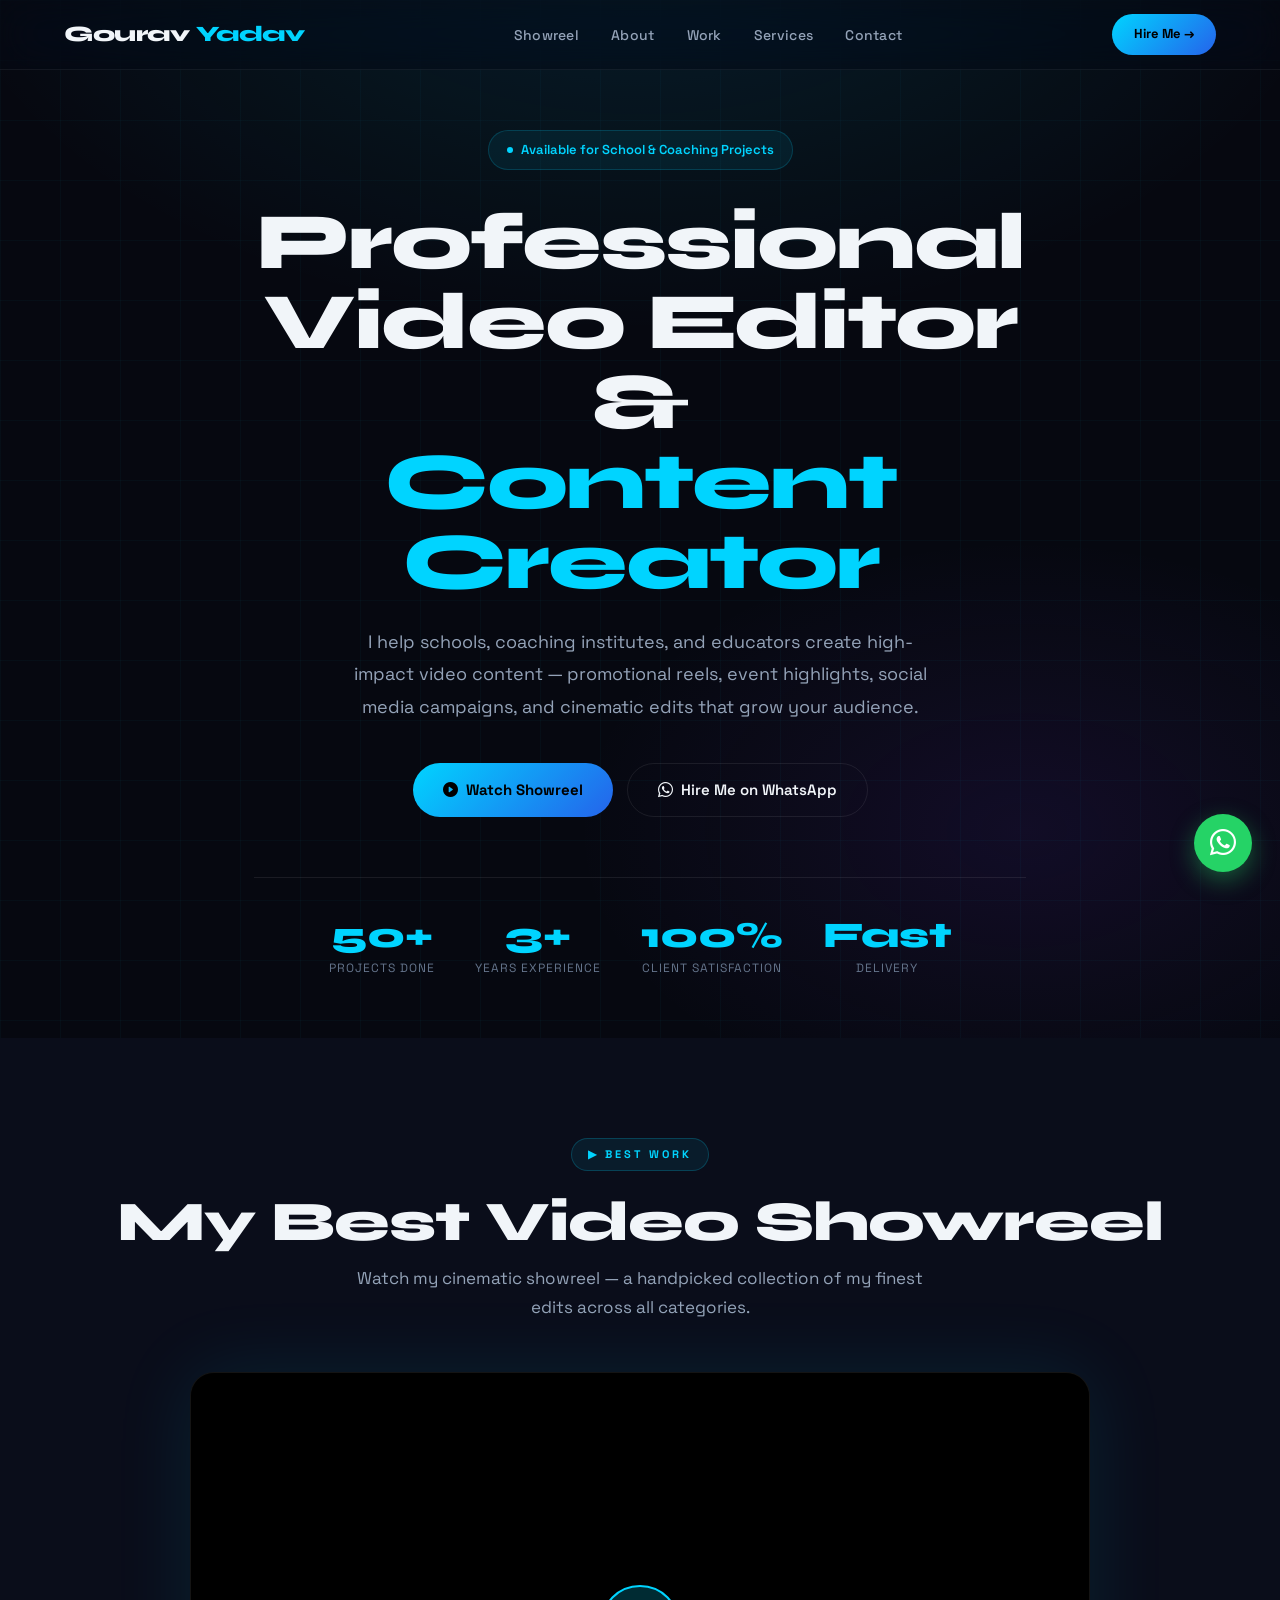
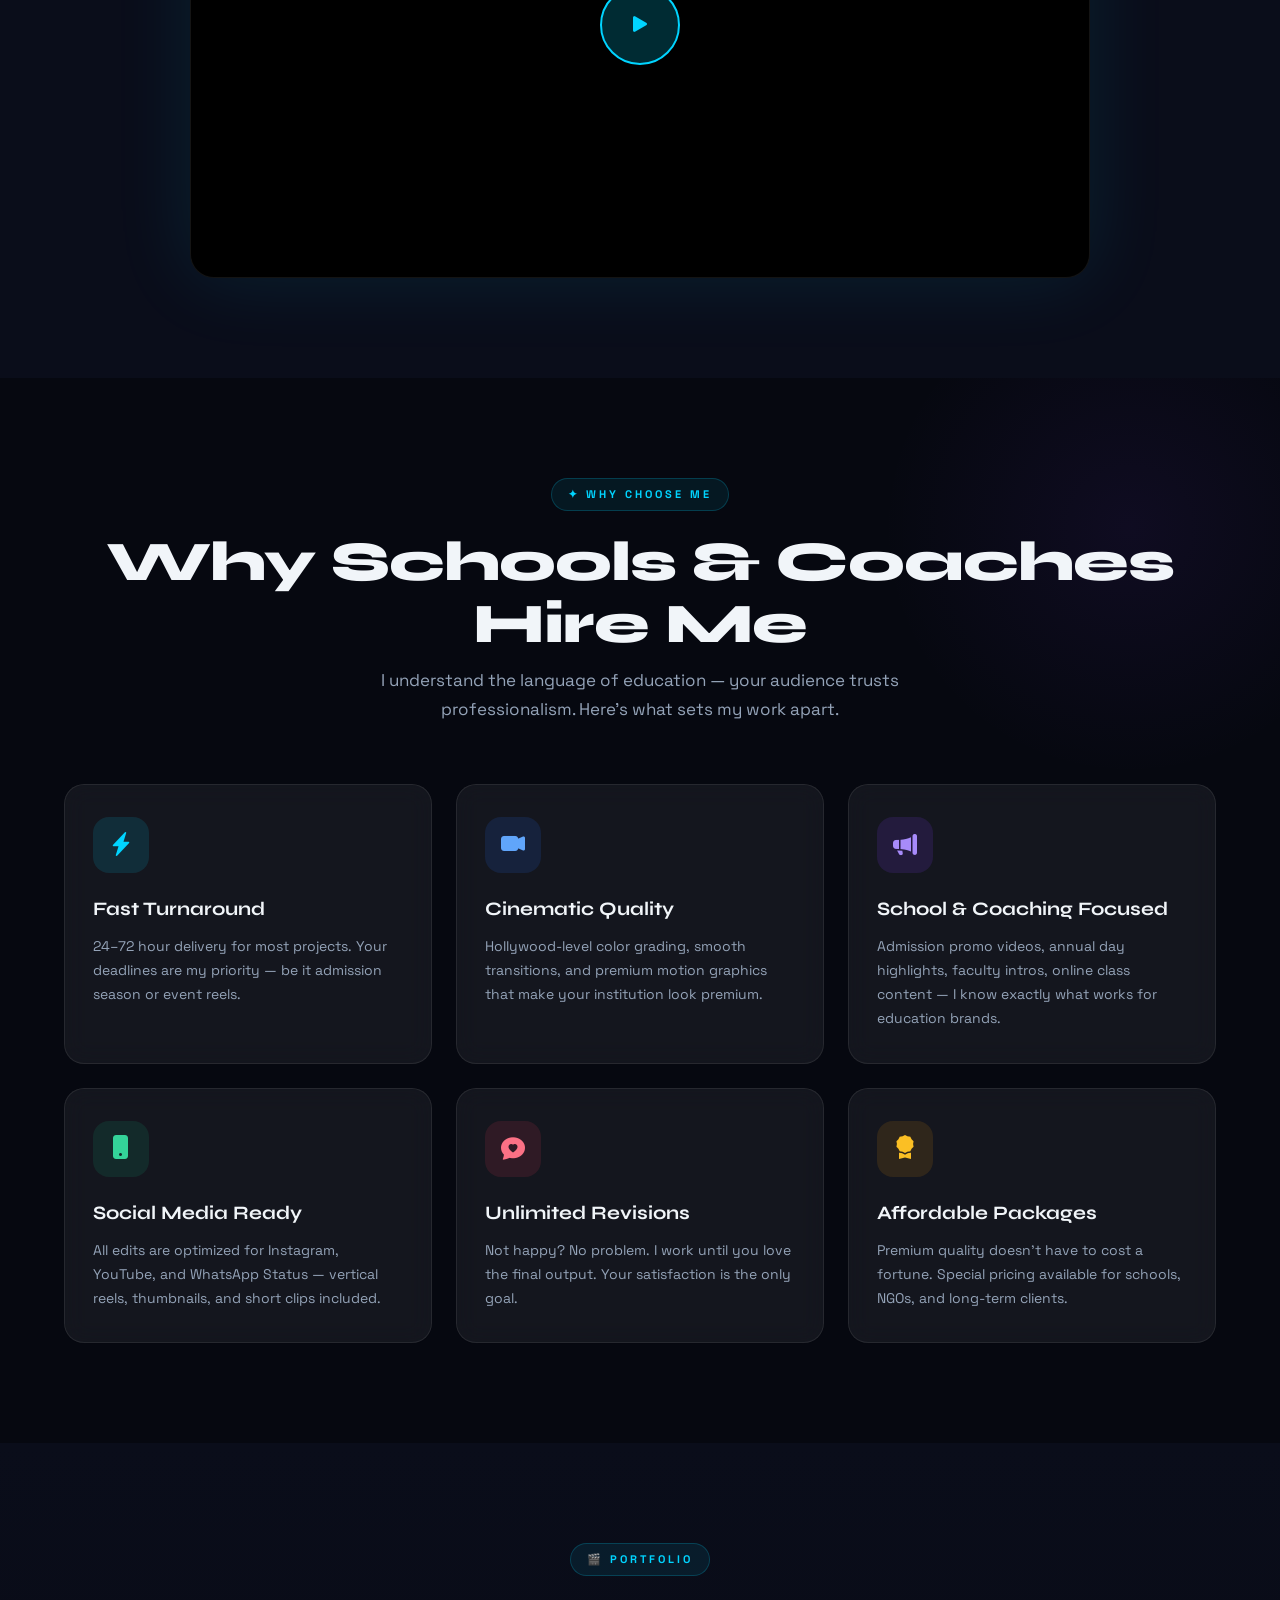
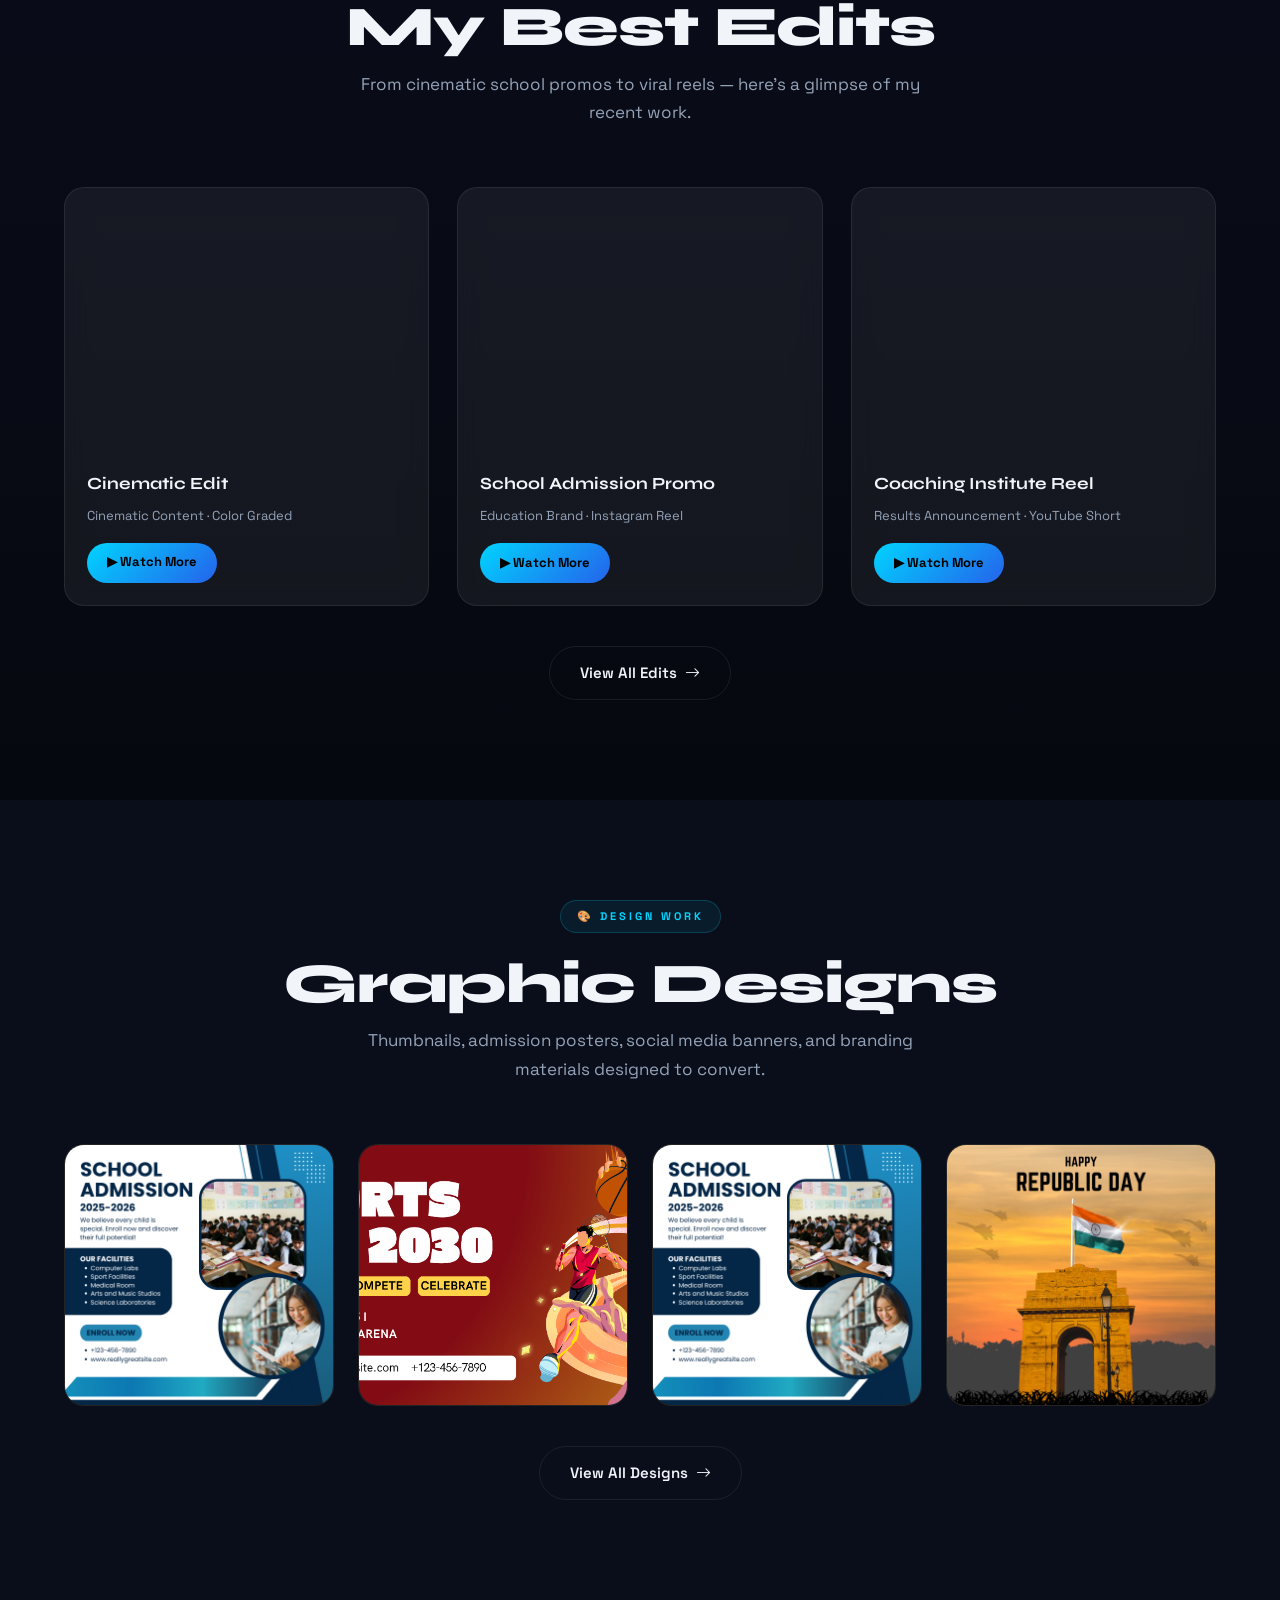
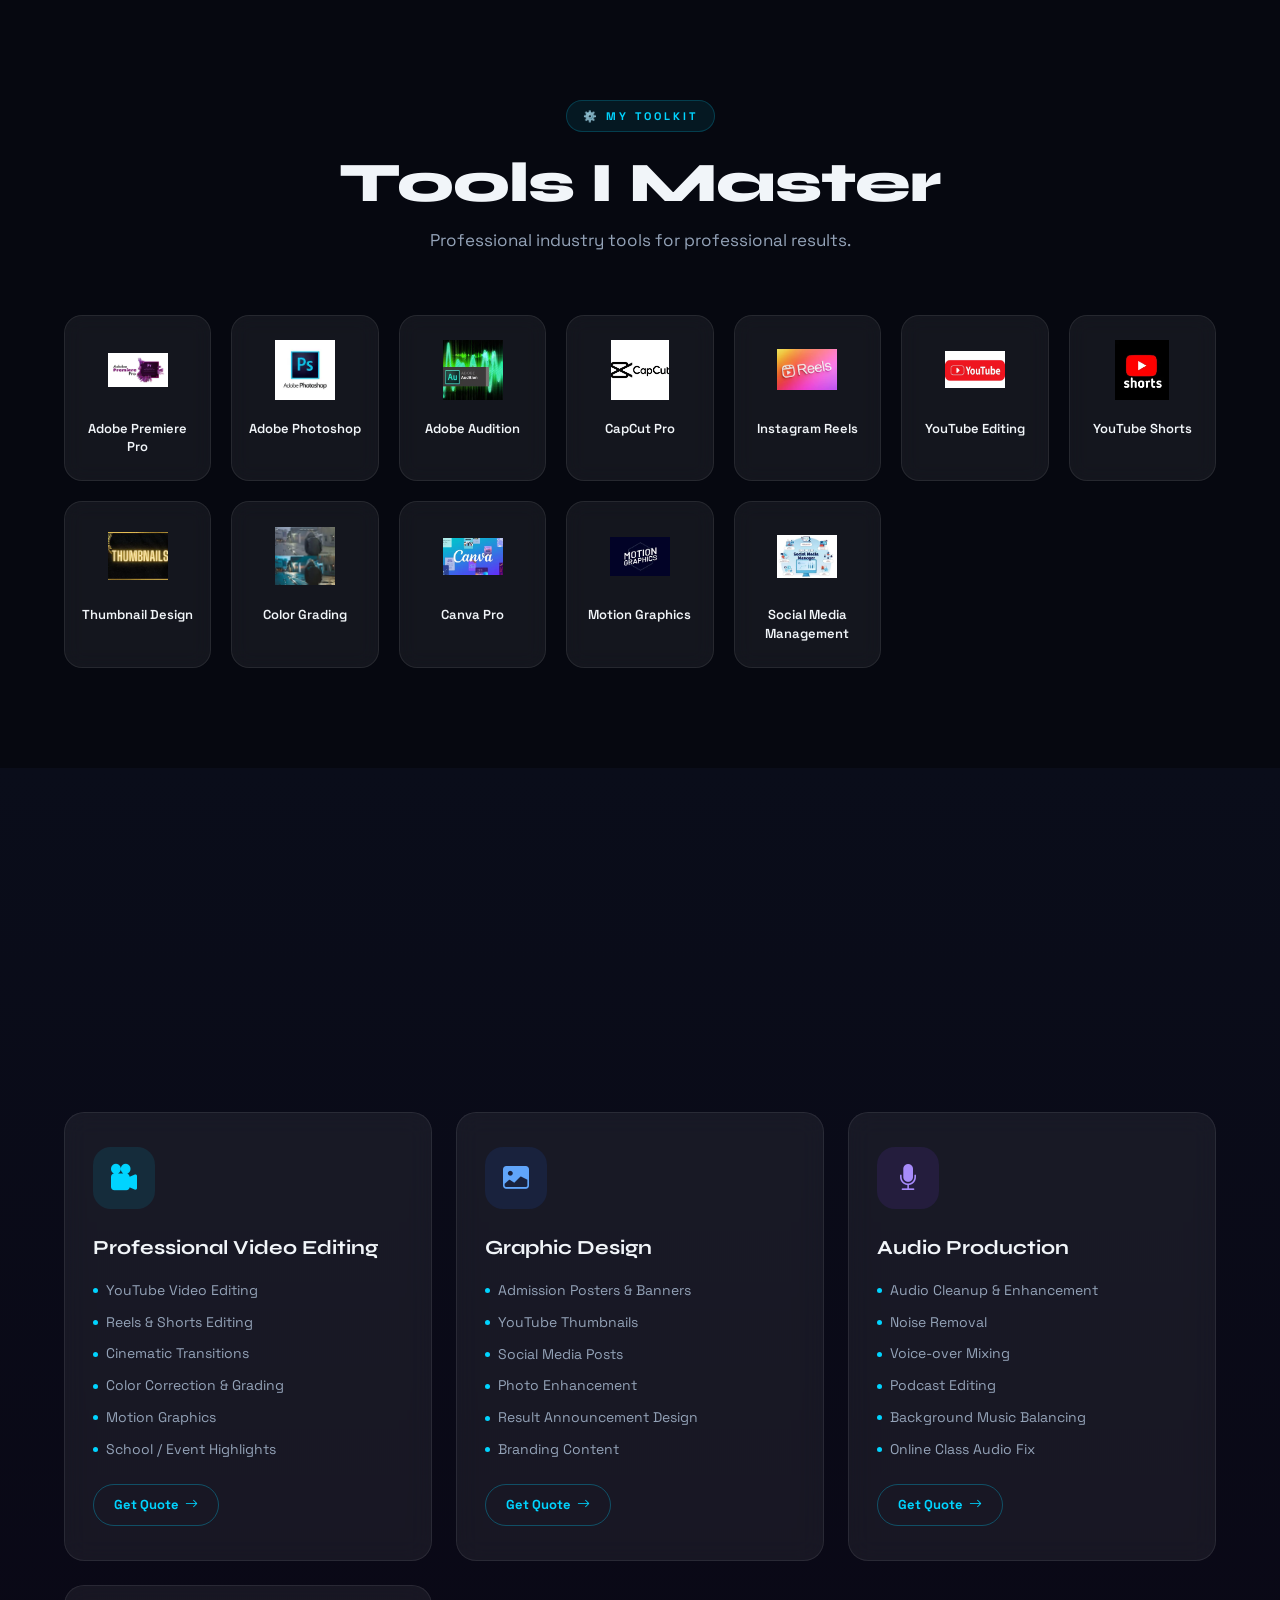
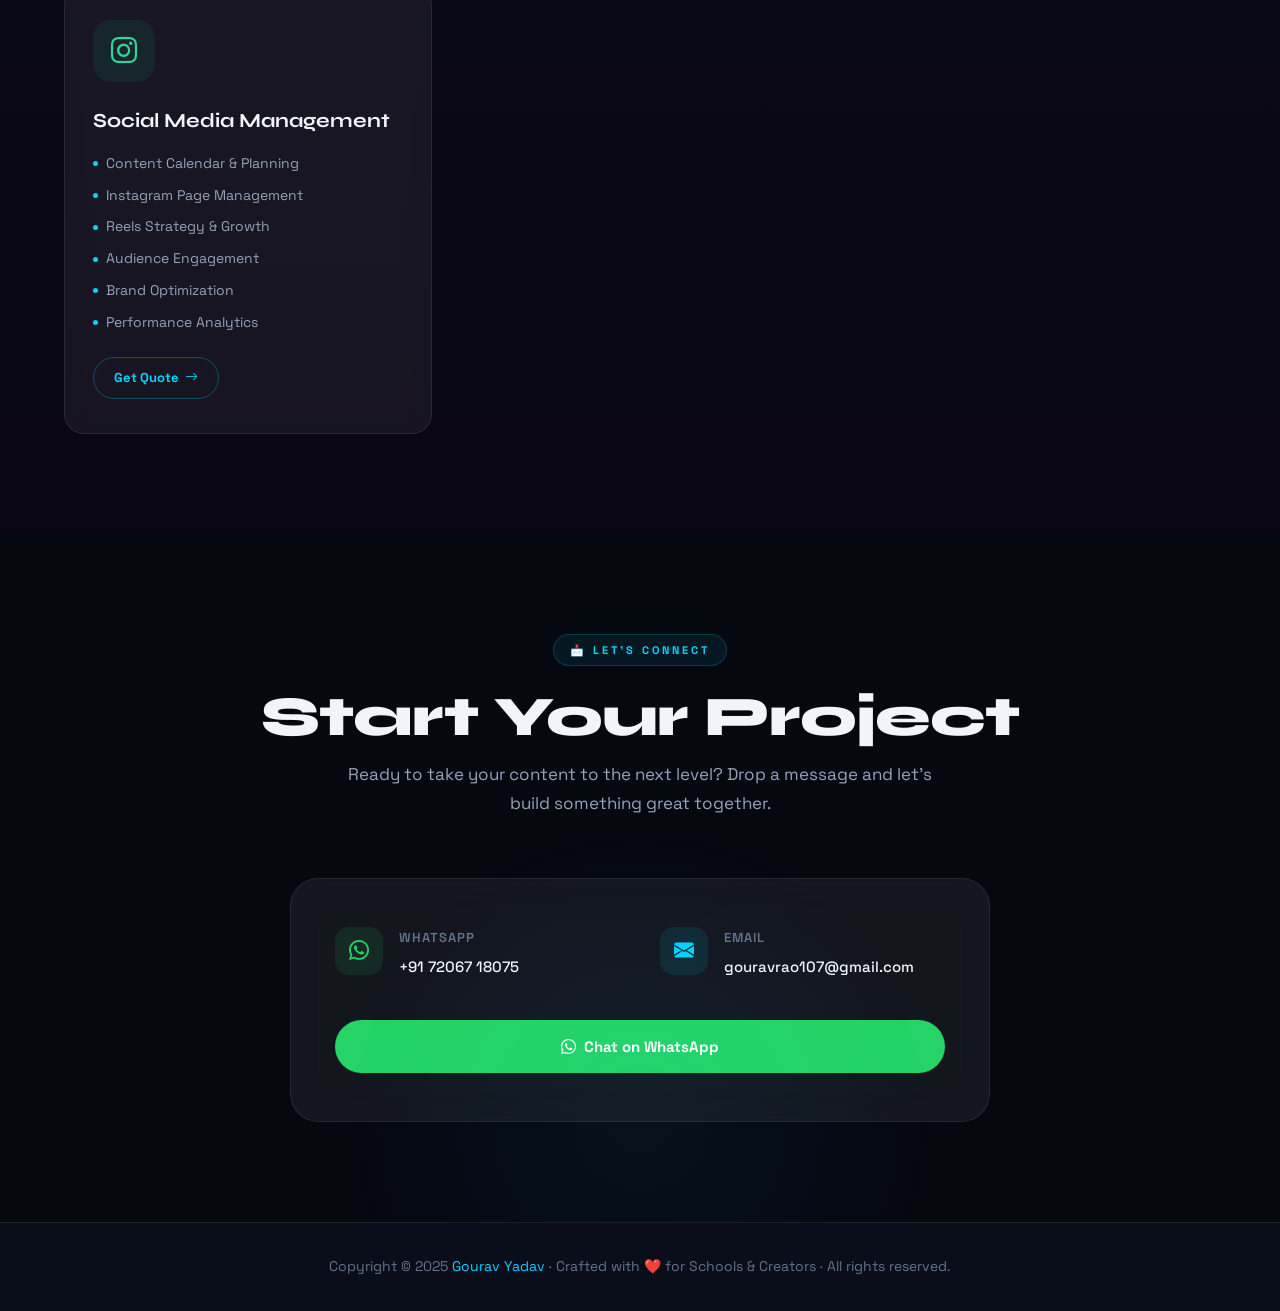
==== commit 41d8b840: "wensday24" ====
--- a/index.html
+++ b/index.html
@@ -1,483 +1,1294 @@
-<!doctype html>
+<!DOCTYPE html>
 <html lang="en">
-    <head>
-        <meta charset="utf-8">
-        <meta name="viewport" content="width=device-width, initial-scale=1">
-
-        <meta name="description" content="">
-        <meta name="author" content="TemplateMo">
-
-        <title>Gourav Yadav Portfolio</title>
-
-        <!-- CSS FILES -->
-        <link rel="preconnect" href="https://fonts.googleapis.com">
-        
-        <link rel="preconnect" href="https://fonts.gstatic.com" crossorigin>
-        
-        <link href="https://fonts.googleapis.com/css2?family=DM+Sans:wght@400;500;700&display=swap" rel="stylesheet">
-        <link rel="stylesheet"
-href="https://cdn.jsdelivr.net/npm/bootstrap-icons@1.11.3/font/bootstrap-icons.min.css">
-
-        <link href="css/bootstrap.min.css" rel="stylesheet">
-        <link href="css/cleaned_portfolio.css" rel="stylesheet">
-
-        <link href="css/bootstrap-icons.css" rel="stylesheet">
-
-        <link href="css/magnific-popup.css" rel="stylesheet">
-
-        <link href="css/templatemo-first-portfolio-style.css" rel="stylesheet">
-        
-
-    </head>
-    
-    <body>
-
-        <section class="preloader">
-            <div class="spinner">
-                <span class="spinner-rotate"></span>    
-            </div>
-        </section>
-
-        <nav class="navbar navbar-expand-lg">
-            <div class="container">
-
-              
-
-                <a href="index.html" class="navbar-brand mx-auto mx-lg-0">Gourav yadav</a>
-
-                <div class="d-flex align-items-center d-lg-none">
-                    
-                    <a class="custom-btn btn" href="https://wa.me/917206718075">
-                        <i class="navbar-icon bi-telephone-plus me-3"></i>
-                        720-671-8075
-                    </a>
-                </div>
-
-                <div class="collapse navbar-collapse" id="navbarNav">
-                    <ul class="navbar-nav ms-lg-5">
-                        <li class="nav-item">
-                            <a class="nav-link click-scroll" href="index.html">Home</a>
-                        </li>
-
-
-                        <li class="nav-item">
-                            <a class="nav-link click-scroll" href="#section_3">Services</a>
-                        </li>
-
-                    
-                    </ul>
-
-                    <div class="floating-contact">
-   
-
-    <a href="https://wa.me/919999999999"
-   class="whatsapp-btn"
-   target="_blank">
-
-    <i class="bi bi-whatsapp"></i>
-
-</a>
-
+<head>
+    <meta charset="UTF-8">
+    <meta name="viewport" content="width=device-width, initial-scale=1.0">
+    <title>Gourav Yadav | Video Editor & Content Creator</title>
+    <link rel="preconnect" href="https://fonts.googleapis.com">
+    <link rel="preconnect" href="https://fonts.gstatic.com" crossorigin>
+    <link href="https://fonts.googleapis.com/css2?family=Space+Grotesk:wght@300;400;500;600;700&family=Syne:wght@700;800&display=swap" rel="stylesheet">
+    <link rel="stylesheet" href="https://cdn.jsdelivr.net/npm/bootstrap-icons@1.11.3/font/bootstrap-icons.min.css">
+
+    <style>
+        /* ============================================
+           DESIGN TOKENS — Dark Company Theme
+        ============================================ */
+        :root {
+            --bg-void:       #060810;
+            --bg-deep:       #0a0d1a;
+            --bg-card:       rgba(255,255,255,0.04);
+            --bg-glass:      rgba(255,255,255,0.06);
+            --border-glass:  rgba(255,255,255,0.08);
+            --border-glow:   rgba(0,212,255,0.35);
+            --accent-cyan:   #00d4ff;
+            --accent-blue:   #2563eb;
+            --accent-purple: #7c3aed;
+            --text-white:    #f1f5f9;
+            --text-muted:    #94a3b8;
+            --text-dim:      #64748b;
+            --font-display:  'Syne', sans-serif;
+            --font-body:     'Space Grotesk', sans-serif;
+            --radius-card:   20px;
+            --radius-pill:   50px;
+            --transition:    0.35s cubic-bezier(0.4,0,0.2,1);
+        }
+
+        *, *::before, *::after { box-sizing: border-box; margin: 0; padding: 0; }
+
+        html { scroll-behavior: smooth; }
+
+        body {
+            background: var(--bg-void);
+            color: var(--text-white);
+            font-family: var(--font-body);
+            overflow-x: hidden;
+            line-height: 1.7;
+        }
+
+        /* ============================================
+           PRELOADER
+        ============================================ */
+        #preloader {
+            position: fixed; inset: 0;
+            background: var(--bg-void);
+            display: flex; align-items: center; justify-content: center;
+            z-index: 9999;
+            transition: opacity 0.6s, visibility 0.6s;
+        }
+        #preloader.hide { opacity: 0; visibility: hidden; }
+        .loader-ring {
+            width: 54px; height: 54px;
+            border: 3px solid rgba(0,212,255,0.15);
+            border-top-color: var(--accent-cyan);
+            border-radius: 50%;
+            animation: spin 0.8s linear infinite;
+        }
+        @keyframes spin { to { transform: rotate(360deg); } }
+
+        /* ============================================
+           NAVBAR — fixed glassmorphism
+        ============================================ */
+        .navbar {
+            position: fixed; top: 0; left: 0; right: 0;
+            z-index: 1000;
+            padding: 0 5%;
+            height: 70px;
+            display: flex; align-items: center; justify-content: space-between;
+            background: rgba(6,8,16,0.5);
+            backdrop-filter: blur(20px) saturate(180%);
+            -webkit-backdrop-filter: blur(20px) saturate(180%);
+            border-bottom: 1px solid rgba(255,255,255,0.06);
+            transition: background var(--transition);
+        }
+        .navbar.scrolled {
+            background: rgba(6,8,16,0.85);
+        }
+        .nav-brand {
+            font-family: var(--font-display);
+            font-size: 22px;
+            font-weight: 800;
+            color: var(--text-white);
+            text-decoration: none;
+            letter-spacing: -0.5px;
+        }
+        .nav-brand span { color: var(--accent-cyan); }
+        .nav-links {
+            display: flex; align-items: center; gap: 32px;
+            list-style: none;
+        }
+        .nav-links a {
+            color: var(--text-muted);
+            text-decoration: none;
+            font-size: 14px;
+            font-weight: 500;
+            letter-spacing: 0.3px;
+            transition: color var(--transition);
+        }
+        .nav-links a:hover { color: var(--accent-cyan); }
+        .nav-cta {
+            display: flex; align-items: center; gap: 10px;
+        }
+        .btn-hire {
+            background: linear-gradient(135deg, var(--accent-cyan), var(--accent-blue));
+            color: #000 !important;
+            font-weight: 700 !important;
+            font-size: 13px !important;
+            padding: 9px 22px;
+            border-radius: var(--radius-pill);
+            text-decoration: none;
+            transition: transform var(--transition), box-shadow var(--transition);
+        }
+        .btn-hire:hover {
+            transform: translateY(-2px);
+            box-shadow: 0 8px 25px rgba(0,212,255,0.35);
+            color: #000 !important;
+        }
+        .hamburger {
+            display: none;
+            flex-direction: column; gap: 5px;
+            cursor: pointer; padding: 4px;
+        }
+        .hamburger span {
+            display: block; width: 24px; height: 2px;
+            background: var(--text-white);
+            border-radius: 2px;
+            transition: var(--transition);
+        }
+        .mobile-menu {
+            display: none;
+            position: fixed; top: 70px; left: 0; right: 0;
+            background: rgba(6,8,16,0.97);
+            backdrop-filter: blur(20px);
+            padding: 20px 5% 30px;
+            border-bottom: 1px solid var(--border-glass);
+            z-index: 999;
+            flex-direction: column; gap: 16px;
+        }
+        .mobile-menu.open { display: flex; }
+        .mobile-menu a {
+            color: var(--text-muted);
+            text-decoration: none;
+            font-size: 16px;
+            padding: 8px 0;
+            border-bottom: 1px solid var(--border-glass);
+            transition: color var(--transition);
+        }
+        .mobile-menu a:hover { color: var(--accent-cyan); }
+
+        /* ============================================
+           SECTION UTILITIES
+        ============================================ */
+        .section { padding: 100px 5%; }
+        .section-tag {
+            display: inline-block;
+            font-size: 11px; font-weight: 700;
+            letter-spacing: 3px; text-transform: uppercase;
+            color: var(--accent-cyan);
+            background: rgba(0,212,255,0.08);
+            border: 1px solid rgba(0,212,255,0.2);
+            padding: 6px 16px;
+            border-radius: var(--radius-pill);
+            margin-bottom: 20px;
+        }
+        .section-title {
+            font-family: var(--font-display);
+            font-size: clamp(36px, 5vw, 56px);
+            font-weight: 800;
+            line-height: 1.1;
+            letter-spacing: -1px;
+        }
+        .section-sub {
+            color: var(--text-muted);
+            font-size: 17px;
+            max-width: 600px;
+            margin-top: 12px;
+        }
+        .text-center { text-align: center; }
+        .text-center .section-sub { margin: 12px auto 0; }
+
+        /* scroll reveal */
+        .reveal { opacity: 0; transform: translateY(40px); transition: opacity 0.6s ease, transform 0.6s ease; }
+        .reveal.visible { opacity: 1; transform: translateY(0); }
+
+        /* ============================================
+           HERO
+        ============================================ */
+        #hero {
+            min-height: 100vh;
+            padding-top: 70px;
+            display: flex; align-items: center;
+            position: relative; overflow: hidden;
+            background: radial-gradient(ellipse 80% 60% at 50% -10%, rgba(0,212,255,0.12) 0%, transparent 70%),
+                        radial-gradient(ellipse 50% 40% at 80% 80%, rgba(124,58,237,0.1) 0%, transparent 70%),
+                        var(--bg-void);
+        }
+        .hero-inner {
+            max-width: 900px;
+            margin: 0 auto;
+            text-align: center;
+            padding: 60px 5%;
+        }
+        .hero-eyebrow {
+            display: inline-flex; align-items: center; gap: 8px;
+            font-size: 13px; font-weight: 600;
+            color: var(--accent-cyan);
+            background: rgba(0,212,255,0.07);
+            border: 1px solid rgba(0,212,255,0.18);
+            padding: 8px 18px; border-radius: var(--radius-pill);
+            margin-bottom: 32px;
+        }
+        .hero-eyebrow .dot {
+            width: 6px; height: 6px;
+            background: var(--accent-cyan);
+            border-radius: 50%;
+            animation: pulse-dot 1.5s ease-in-out infinite;
+        }
+        @keyframes pulse-dot {
+            0%, 100% { opacity: 1; transform: scale(1); }
+            50% { opacity: 0.4; transform: scale(0.7); }
+        }
+        .hero-title {
+            font-family: var(--font-display);
+            font-size: clamp(44px, 8vw, 80px);
+            font-weight: 800;
+            line-height: 1.0;
+            letter-spacing: -2px;
+            margin-bottom: 24px;
+        }
+        .hero-title .accent { color: var(--accent-cyan); }
+        .hero-desc {
+            font-size: 18px;
+            color: var(--text-muted);
+            max-width: 600px;
+            margin: 0 auto 40px;
+            line-height: 1.8;
+        }
+        .hero-buttons {
+            display: flex; align-items: center; justify-content: center;
+            gap: 14px; flex-wrap: wrap;
+        }
+        .btn-primary {
+            display: inline-flex; align-items: center; gap: 8px;
+            background: linear-gradient(135deg, var(--accent-cyan), var(--accent-blue));
+            color: #000;
+            font-weight: 700; font-size: 15px;
+            padding: 14px 30px;
+            border-radius: var(--radius-pill);
+            text-decoration: none;
+            transition: transform var(--transition), box-shadow var(--transition);
+        }
+        .btn-primary:hover {
+            transform: translateY(-3px);
+            box-shadow: 0 15px 40px rgba(0,212,255,0.3);
+            color: #000;
+        }
+        .btn-outline {
+            display: inline-flex; align-items: center; gap: 8px;
+            background: transparent;
+            color: var(--text-white);
+            font-weight: 600; font-size: 15px;
+            padding: 13px 30px;
+            border-radius: var(--radius-pill);
+            border: 1px solid var(--border-glass);
+            text-decoration: none;
+            transition: border-color var(--transition), background var(--transition);
+        }
+        .btn-outline:hover {
+            border-color: var(--accent-cyan);
+            background: rgba(0,212,255,0.07);
+            color: var(--text-white);
+        }
+        .hero-stats {
+            display: flex; justify-content: center;
+            gap: 40px; flex-wrap: wrap;
+            margin-top: 60px;
+            padding-top: 40px;
+            border-top: 1px solid var(--border-glass);
+        }
+        .stat-item { text-align: center; }
+        .stat-num {
+            font-family: var(--font-display);
+            font-size: 36px; font-weight: 800;
+            color: var(--accent-cyan);
+            line-height: 1;
+        }
+        .stat-label {
+            font-size: 12px; color: var(--text-dim);
+            text-transform: uppercase; letter-spacing: 1px;
+            margin-top: 4px;
+        }
+        /* floating grid bg */
+        .hero-grid {
+            position: absolute; inset: 0;
+            background-image: linear-gradient(rgba(0,212,255,0.03) 1px, transparent 1px),
+                              linear-gradient(90deg, rgba(0,212,255,0.03) 1px, transparent 1px);
+            background-size: 60px 60px;
+            pointer-events: none;
+        }
+
+        /* ============================================
+           SHOWREEL
+        ============================================ */
+        #showreel {
+            background: var(--bg-deep);
+        }
+        .showreel-container {
+            max-width: 900px;
+            margin: 50px auto 0;
+        }
+        .showreel-frame {
+            position: relative;
+            border-radius: 24px;
+            overflow: hidden;
+            border: 1px solid var(--border-glass);
+            box-shadow: 0 0 80px rgba(0,212,255,0.1);
+            background: #000;
+            aspect-ratio: 16/9;
+        }
+        .showreel-frame iframe,
+        .showreel-frame video {
+            width: 100%; height: 100%;
+            border: none; display: block;
+        }
+        .showreel-play-overlay {
+            position: absolute; inset: 0;
+            display: flex; align-items: center; justify-content: center;
+            background: rgba(0,0,0,0.5);
+            cursor: pointer;
+            transition: background var(--transition);
+        }
+        .showreel-play-overlay:hover { background: rgba(0,0,0,0.3); }
+        .play-btn-big {
+            width: 80px; height: 80px;
+            border-radius: 50%;
+            background: rgba(0,212,255,0.2);
+            border: 2px solid var(--accent-cyan);
+            display: flex; align-items: center; justify-content: center;
+            color: var(--accent-cyan);
+            font-size: 28px;
+            transition: transform var(--transition), background var(--transition);
+        }
+        .showreel-play-overlay:hover .play-btn-big {
+            transform: scale(1.1);
+            background: rgba(0,212,255,0.35);
+        }
+
+        /* ============================================
+           WHY HIRE ME
+        ============================================ */
+        #why-hire {
+            background: var(--bg-void);
+            position: relative;
+            overflow: hidden;
+        }
+        #why-hire::before {
+            content: '';
+            position: absolute;
+            width: 500px; height: 500px;
+            background: radial-gradient(circle, rgba(124,58,237,0.08) 0%, transparent 70%);
+            top: -100px; right: -100px;
+            pointer-events: none;
+        }
+        .why-grid {
+            display: grid;
+            grid-template-columns: repeat(auto-fit, minmax(280px, 1fr));
+            gap: 24px;
+            margin-top: 60px;
+        }
+        .why-card {
+            background: var(--bg-glass);
+            border: 1px solid var(--border-glass);
+            backdrop-filter: blur(12px);
+            border-radius: var(--radius-card);
+            padding: 32px 28px;
+            transition: transform var(--transition), border-color var(--transition), box-shadow var(--transition);
+        }
+        .why-card:hover {
+            transform: translateY(-8px);
+            border-color: var(--border-glow);
+            box-shadow: 0 20px 50px rgba(0,212,255,0.12);
+        }
+        .why-icon {
+            width: 56px; height: 56px;
+            border-radius: 16px;
+            display: flex; align-items: center; justify-content: center;
+            margin-bottom: 20px;
+            font-size: 24px;
+        }
+        .why-icon.cyan  { background: rgba(0,212,255,0.12); color: var(--accent-cyan); }
+        .why-icon.blue  { background: rgba(37,99,235,0.15); color: #60a5fa; }
+        .why-icon.purp  { background: rgba(124,58,237,0.15); color: #a78bfa; }
+        .why-icon.green { background: rgba(16,185,129,0.12); color: #34d399; }
+        .why-icon.rose  { background: rgba(244,63,94,0.12); color: #fb7185; }
+        .why-icon.amber { background: rgba(245,158,11,0.12); color: #fbbf24; }
+        .why-card h3 {
+            font-family: var(--font-display);
+            font-size: 19px; font-weight: 700;
+            margin-bottom: 10px;
+        }
+        .why-card p { color: var(--text-muted); font-size: 14px; line-height: 1.7; }
+
+        /* ============================================
+           VIDEO PORTFOLIO
+        ============================================ */
+        #video-edits {
+            background: linear-gradient(180deg, var(--bg-deep) 0%, var(--bg-void) 100%);
+        }
+        .video-grid {
+            display: grid;
+            grid-template-columns: repeat(auto-fit, minmax(300px, 1fr));
+            gap: 28px;
+            margin-top: 60px;
+        }
+        .video-card {
+            background: var(--bg-glass);
+            border: 1px solid var(--border-glass);
+            backdrop-filter: blur(12px);
+            border-radius: var(--radius-card);
+            overflow: hidden;
+            transition: transform var(--transition), box-shadow var(--transition), border-color var(--transition);
+        }
+        .video-card:hover {
+            transform: translateY(-10px);
+            box-shadow: 0 25px 60px rgba(0,212,255,0.15);
+            border-color: var(--border-glow);
+        }
+        .video-thumb {
+            position: relative;
+            overflow: hidden;
+        }
+        .video-thumb video,
+        .video-thumb img {
+            width: 100%;
+            height: 260px;
+            object-fit: cover;
+            display: block;
+            transition: transform 0.5s ease;
+        }
+        .video-card:hover .video-thumb video,
+        .video-card:hover .video-thumb img { transform: scale(1.05); }
+        .video-overlay {
+            position: absolute; inset: 0;
+            background: linear-gradient(to top, rgba(0,0,0,0.7) 0%, transparent 60%);
+            display: flex; align-items: flex-end; justify-content: flex-start;
+            padding: 16px;
+            opacity: 0; transition: opacity var(--transition);
+        }
+        .video-card:hover .video-overlay { opacity: 1; }
+        .play-chip {
+            background: rgba(0,212,255,0.85);
+            color: #000;
+            font-weight: 700; font-size: 12px;
+            padding: 6px 14px; border-radius: 20px;
+            display: flex; align-items: center; gap: 6px;
+        }
+        .video-info {
+            padding: 22px;
+        }
+        .video-info h4 {
+            font-family: var(--font-display);
+            font-size: 17px; font-weight: 700;
+            margin-bottom: 6px;
+        }
+        .video-info p { color: var(--text-muted); font-size: 13px; margin-bottom: 16px; }
+        .btn-watch {
+            display: inline-flex; align-items: center; gap: 6px;
+            background: linear-gradient(135deg, var(--accent-cyan), var(--accent-blue));
+            color: #000;
+            font-weight: 700; font-size: 13px;
+            padding: 9px 20px; border-radius: var(--radius-pill);
+            text-decoration: none;
+            transition: transform var(--transition);
+            border: none; cursor: pointer;
+        }
+        .btn-watch:hover { transform: scale(1.05); color: #000; }
+
+        /* ============================================
+           GRAPHIC DESIGNS
+        ============================================ */
+        #graphic-designs {
+            background: var(--bg-deep);
+        }
+        .design-grid {
+            display: grid;
+            grid-template-columns: repeat(auto-fit, minmax(260px, 1fr));
+            gap: 24px;
+            margin-top: 60px;
+        }
+        .design-card {
+            position: relative;
+            border-radius: var(--radius-card);
+            overflow: hidden;
+            border: 1px solid var(--border-glass);
+            transition: transform var(--transition), box-shadow var(--transition);
+            background: #111;
+        }
+        .design-card:hover {
+            transform: translateY(-8px);
+            box-shadow: 0 20px 50px rgba(0,212,255,0.18);
+        }
+        .design-card img {
+            width: 100%; height: 260px;
+            object-fit: cover; display: block;
+            transition: transform 0.5s ease;
+        }
+        .design-card:hover img { transform: scale(1.08); }
+        .design-overlay {
+            position: absolute; inset: 0;
+            background: linear-gradient(to top, rgba(0,0,0,0.85) 0%, transparent 50%);
+            display: flex; align-items: flex-end;
+            padding: 20px;
+            opacity: 0; transition: opacity var(--transition);
+        }
+        .design-card:hover .design-overlay { opacity: 1; }
+        .design-overlay span {
+            font-size: 13px; font-weight: 600;
+            color: var(--accent-cyan);
+        }
+
+        /* ============================================
+           TOOLS
+        ============================================ */
+        #tools {
+            background: var(--bg-void);
+        }
+        .tools-grid {
+            display: grid;
+            grid-template-columns: repeat(auto-fill, minmax(140px, 1fr));
+            gap: 20px;
+            margin-top: 60px;
+        }
+        .tool-card {
+            background: var(--bg-glass);
+            border: 1px solid var(--border-glass);
+            backdrop-filter: blur(10px);
+            border-radius: 18px;
+            padding: 24px 16px;
+            text-align: center;
+            transition: transform var(--transition), border-color var(--transition), box-shadow var(--transition);
+        }
+        .tool-card:hover {
+            transform: translateY(-8px);
+            border-color: var(--accent-cyan);
+            box-shadow: 0 15px 35px rgba(0,212,255,0.15);
+        }
+        .tool-card img {
+            width: 60px; height: 60px;
+            object-fit: contain;
+            margin-bottom: 12px;
+            transition: transform var(--transition);
+        }
+        .tool-card:hover img { transform: scale(1.1); }
+        .tool-card h6 {
+            font-size: 13px; font-weight: 600;
+            color: var(--text-white);
+            line-height: 1.4;
+        }
+
+        /* ============================================
+           SERVICES
+        ============================================ */
+        #services {
+            background: linear-gradient(180deg, var(--bg-deep) 0%, #0a0614 100%);
+        }
+        .services-grid {
+            display: grid;
+            grid-template-columns: repeat(auto-fit, minmax(280px, 1fr));
+            gap: 24px;
+            margin-top: 60px;
+        }
+        .service-card {
+            background: var(--bg-glass);
+            border: 1px solid var(--border-glass);
+            backdrop-filter: blur(12px);
+            border-radius: var(--radius-card);
+            padding: 34px 28px;
+            transition: transform var(--transition), border-color var(--transition), box-shadow var(--transition);
+        }
+        .service-card:hover {
+            transform: translateY(-8px);
+            border-color: rgba(124,58,237,0.4);
+            box-shadow: 0 20px 50px rgba(124,58,237,0.15);
+        }
+        .service-icon {
+            width: 62px; height: 62px;
+            border-radius: 18px;
+            display: flex; align-items: center; justify-content: center;
+            margin-bottom: 22px;
+            font-size: 26px;
+        }
+        .service-icon.s1 { background: rgba(0,212,255,0.1); color: var(--accent-cyan); }
+        .service-icon.s2 { background: rgba(37,99,235,0.12); color: #60a5fa; }
+        .service-icon.s3 { background: rgba(124,58,237,0.12); color: #a78bfa; }
+        .service-icon.s4 { background: rgba(16,185,129,0.1); color: #34d399; }
+        .service-card h3 {
+            font-family: var(--font-display);
+            font-size: 20px; font-weight: 700;
+            margin-bottom: 14px;
+        }
+        .service-card ul {
+            list-style: none;
+            display: flex; flex-direction: column; gap: 8px;
+            margin-bottom: 22px;
+        }
+        .service-card ul li {
+            color: var(--text-muted);
+            font-size: 14px;
+            display: flex; align-items: center; gap: 8px;
+        }
+        .service-card ul li::before {
+            content: '';
+            width: 5px; height: 5px;
+            background: var(--accent-cyan);
+            border-radius: 50%; flex-shrink: 0;
+        }
+        .btn-service {
+            display: inline-flex; align-items: center; gap: 6px;
+            text-decoration: none;
+            font-size: 13px; font-weight: 700;
+            color: var(--accent-cyan);
+            border: 1px solid rgba(0,212,255,0.3);
+            padding: 9px 20px; border-radius: var(--radius-pill);
+            transition: background var(--transition), color var(--transition);
+        }
+        .btn-service:hover {
+            background: var(--accent-cyan); color: #000;
+        }
+
+        /* ============================================
+           CONTACT
+        ============================================ */
+        #contact {
+            background: var(--bg-void);
+            position: relative; overflow: hidden;
+        }
+        #contact::after {
+            content: '';
+            position: absolute;
+            width: 600px; height: 600px;
+            background: radial-gradient(circle, rgba(0,212,255,0.05) 0%, transparent 70%);
+            bottom: -200px; left: 50%;
+            transform: translateX(-50%);
+            pointer-events: none;
+        }
+        .contact-wrapper {
+            max-width: 700px;
+            margin: 60px auto 0;
+            background: var(--bg-glass);
+            border: 1px solid var(--border-glass);
+            backdrop-filter: blur(20px);
+            border-radius: 28px;
+            padding: 48px 44px;
+        }
+        .contact-row {
+            display: grid;
+            grid-template-columns: 1fr 1fr;
+            gap: 40px;
+            margin-bottom: 40px;
+        }
+        .contact-item { display: flex; align-items: flex-start; gap: 16px; }
+        .contact-ico {
+            width: 48px; height: 48px;
+            border-radius: 14px;
+            display: flex; align-items: center; justify-content: center;
+            font-size: 20px; flex-shrink: 0;
+        }
+        .contact-ico.c1 { background: rgba(0,212,255,0.1); color: var(--accent-cyan); }
+        .contact-ico.c2 { background: rgba(37,219,102,0.1); color: #25D366; }
+        .contact-ico.c3 { background: rgba(225,48,108,0.1); color: #e1306c; }
+        .contact-ico.c4 { background: rgba(255,0,0,0.1); color: #ff0000; }
+        .contact-item h4 { font-size: 13px; color: var(--text-dim); font-weight: 600; margin-bottom: 4px; text-transform: uppercase; letter-spacing: 1px; }
+        .contact-item a, .contact-item p {
+            color: var(--text-white);
+            text-decoration: none;
+            font-size: 15px; font-weight: 500;
+        }
+        .contact-item a:hover { color: var(--accent-cyan); }
+        .contact-cta {
+            display: flex; gap: 14px; flex-wrap: wrap;
+        }
+        .btn-wa {
+            display: inline-flex; align-items: center; gap: 8px;
+            background: #25D366;
+            color: #fff;
+            font-weight: 700; font-size: 15px;
+            padding: 14px 28px; border-radius: var(--radius-pill);
+            text-decoration: none;
+            flex: 1; justify-content: center;
+            transition: transform var(--transition), box-shadow var(--transition);
+        }
+        .btn-wa:hover {
+            transform: translateY(-3px);
+            box-shadow: 0 12px 30px rgba(37,211,102,0.3);
+            color: #fff;
+        }
+        .btn-insta {
+            display: inline-flex; align-items: center; gap: 8px;
+            background: linear-gradient(135deg, #f09433, #e6683c, #dc2743, #cc2366, #bc1888);
+            color: #fff;
+            font-weight: 700; font-size: 15px;
+            padding: 14px 28px; border-radius: var(--radius-pill);
+            text-decoration: none;
+            flex: 1; justify-content: center;
+            transition: transform var(--transition);
+        }
+        .btn-insta:hover { transform: translateY(-3px); color: #fff; }
+
+        /* ============================================
+           WHATSAPP FLOATING
+        ============================================ */
+        .wa-float {
+            position: fixed;
+            bottom: 28px; right: 28px;
+            z-index: 500;
+            width: 58px; height: 58px;
+            border-radius: 50%;
+            background: #25D366;
+            color: #fff;
+            display: flex; align-items: center; justify-content: center;
+            font-size: 26px;
+            text-decoration: none;
+            box-shadow: 0 8px 25px rgba(37,211,102,0.4);
+            transition: transform var(--transition), box-shadow var(--transition);
+            animation: wa-bounce 2s ease-in-out infinite;
+        }
+        .wa-float:hover {
+            transform: scale(1.12);
+            box-shadow: 0 12px 35px rgba(37,211,102,0.55);
+            color: #fff;
+            animation: none;
+        }
+        @keyframes wa-bounce {
+            0%, 100% { transform: translateY(0); }
+            50% { transform: translateY(-6px); }
+        }
+        .wa-tooltip {
+            position: absolute;
+            right: 70px;
+            background: rgba(6,8,16,0.9);
+            color: #fff;
+            font-size: 13px; font-weight: 600;
+            padding: 7px 14px; border-radius: 8px;
+            white-space: nowrap;
+            opacity: 0; pointer-events: none;
+            transition: opacity var(--transition);
+            border: 1px solid var(--border-glass);
+        }
+        .wa-float:hover .wa-tooltip { opacity: 1; }
+
+        /* ============================================
+           FOOTER
+        ============================================ */
+        footer {
+            background: var(--bg-deep);
+            border-top: 1px solid var(--border-glass);
+            text-align: center;
+            padding: 32px 5%;
+        }
+        footer p { color: var(--text-dim); font-size: 14px; }
+        footer a { color: var(--accent-cyan); text-decoration: none; }
+
+        /* ============================================
+           RESPONSIVE
+        ============================================ */
+        @media (max-width: 768px) {
+            .section { padding: 70px 5%; }
+            .nav-links { display: none; }
+            .nav-cta .btn-hire { display: none; }
+            .hamburger { display: flex; }
+            .contact-wrapper { padding: 32px 24px; }
+            .contact-row { grid-template-columns: 1fr; gap: 24px; }
+            .hero-stats { gap: 24px; }
+            .stat-num { font-size: 28px; }
+        }
+        @media (max-width: 480px) {
+            .contact-cta { flex-direction: column; }
+        }
+
+        @media (prefers-reduced-motion: reduce) {
+            *, .reveal { transition: none !important; animation: none !important; }
+        }
+    </style>
+</head>
+<body>
+
+<!-- PRELOADER -->
+<div id="preloader">
+    <div class="loader-ring"></div>
 </div>
-                </div>
-
-            </div>
-        </nav>
-
-        <main>
-
-            <section class="hero d-flex justify-content-center align-items-center" id="section_1">
-                <div class="container">
-                    <div class="row">
-
-                        <div class="col-lg-7 col-12">
-                           <div class="col-lg-8 col-12">
-    <div class="hero-text">
-
-        <div class="hero-title-wrap d-flex align-items-center mb-4">
-          
-
-            <div class="ms-3">
-                <h1 class="hero-title mb-1">Hi, I'm Gourav Yadav</h1>
-                <h4 class="text-white mb-0">
-                    Professional Video Editor & Content Creator
-                </h4>
-            </div>
-        </div>
-
-        <p class="hero-description">
-            I create engaging YouTube videos, Instagram Reels, Shorts,
-            Cinematic Edits, Thumbnails, and Social Media Content that
-            captures attention and grows your audience.
+
+<!-- NAVBAR -->
+<nav class="navbar" id="navbar">
+    <a href="#" class="nav-brand">Gourav <span>Yadav</span></a>
+    <ul class="nav-links">
+        <li><a href="#showreel">Showreel</a></li>
+        <li><a href="#why-hire">About</a></li>
+        <li><a href="#video-edits">Work</a></li>
+        <li><a href="#services">Services</a></li>
+        <li><a href="#contact">Contact</a></li>
+    </ul>
+    <div class="nav-cta">
+        <a href="https://wa.me/917206718075" target="_blank" class="btn-hire">Hire Me →</a>
+        <div class="hamburger" id="hamburger">
+            <span></span><span></span><span></span>
+        </div>
+    </div>
+</nav>
+
+<!-- MOBILE MENU -->
+<div class="mobile-menu" id="mobile-menu">
+    <a href="#showreel" onclick="closeMobile()">Showreel</a>
+    <a href="#why-hire" onclick="closeMobile()">About</a>
+    <a href="#video-edits" onclick="closeMobile()">My Work</a>
+    <a href="#graphic-designs" onclick="closeMobile()">Designs</a>
+    <a href="#services" onclick="closeMobile()">Services</a>
+    <a href="#contact" onclick="closeMobile()">Contact</a>
+    <a href="https://wa.me/917206718075" target="_blank" style="color:#25D366; border-color:#25D366">
+        <i class="bi bi-whatsapp"></i> Chat on WhatsApp
+    </a>
+</div>
+
+<!-- ===================== HERO ===================== -->
+<section id="hero">
+    <div class="hero-grid"></div>
+    <div class="hero-inner reveal">
+        <div class="hero-eyebrow">
+            <span class="dot"></span>
+            Available for School & Coaching Projects
+        </div>
+        <h1 class="hero-title">
+            Professional<br>
+            Video Editor &<br>
+            <span class="accent">Content Creator</span>
+        </h1>
+        <p class="hero-desc">
+            I help schools, coaching institutes, and educators create
+            high-impact video content — promotional reels, event highlights,
+            social media campaigns, and cinematic edits that grow your audience.
         </p>
-
-        <div class="hero-buttons mt-4">
-            <a href="#section_4" class="custom-btn btn me-3">
-                View My Work
+        <div class="hero-buttons">
+            <a href="#showreel" class="btn-primary">
+                <i class="bi bi-play-circle-fill"></i> Watch Showreel
             </a>
-
-            <a href="https://wa.me/917206718075"
-               target="_blank"
-               class="btn btn-success">
-                Hire Me
+            <a href="https://wa.me/917206718075" target="_blank" class="btn-outline">
+                <i class="bi bi-whatsapp"></i> Hire Me on WhatsApp
             </a>
         </div>
-
-    </div>
-</div>
-                        </div>
-
-                       
-
-                    </div>
-                </div>
-
-                <svg xmlns="http://www.w3.org/2000/svg" viewBox="0 0 1440 320"><path fill="#535da1" fill-opacity="1" d="M0,160L24,160C48,160,96,160,144,138.7C192,117,240,75,288,64C336,53,384,75,432,106.7C480,139,528,181,576,208C624,235,672,245,720,240C768,235,816,213,864,186.7C912,160,960,128,1008,133.3C1056,139,1104,181,1152,202.7C1200,224,1248,224,1296,197.3C1344,171,1392,117,1416,90.7L1440,64L1440,0L1416,0C1392,0,1344,0,1296,0C1248,0,1200,0,1152,0C1104,0,1056,0,1008,0C960,0,912,0,864,0C816,0,768,0,720,0C672,0,624,0,576,0C528,0,480,0,432,0C384,0,336,0,288,0C240,0,192,0,144,0C96,0,48,0,24,0L0,0Z"></path></svg>
-            </section>
-
-
-            <section class="clients section-padding">
-                <div class="container">
-                    <div class="row align-items-center">
-
-                        <div class="col-lg-12 col-12">
-                            <h3 class="text-center mb-5">Technologies & Tools I Work With</h3>
-                        </div>
-
-
-                       <div class="col-lg-2 col-md-3 col-6 mb-4">
-    <div class="tech-card">
-        <img src="images/prau.jpg" alt="">
-        <h6>Adobe Premiere Pro</h6>
-    </div>
-</div>
-
-<div class="col-lg-2 col-md-3 col-6 mb-4">
-    <div class="tech-card">
-        <img src="images/photoau.webp" alt="">
-        <h6>Adobe Photoshop</h6>
-    </div>
-</div>
-
-<div class="col-lg-2 col-md-3 col-6 mb-4">
-    <div class="tech-card">
-        <img src="images/audio.webp" alt="">
-        <h6>Adobe Audition</h6>
-    </div>
-</div>
-
-<div class="col-lg-2 col-md-3 col-6 mb-4">
-    <div class="tech-card">
-        <img src="images/capcut.webp" alt="">
-        <h6>CapCut Pro</h6>
-    </div>
-</div>
-
-<div class="col-lg-2 col-md-3 col-6 mb-4">
-    <div class="tech-card">
-        <img src="images/instagram.webp" alt="">
-        <h6>Instagram Reels Editing</h6>
-    </div>
-</div>
-
-<div class="col-lg-2 col-md-3 col-6 mb-4">
-    <div class="tech-card">
-        <img src="images/youtube.webp" alt="">
-        <h6>YouTube Video Editing</h6>
-    </div>
-</div>
-
-<div class="col-lg-2 col-md-3 col-6 mb-4">
-    <div class="tech-card">
-        <img src="images/yt shorts.webp" alt="">
-        <h6>YouTube Shorts</h6>
-    </div>
-</div>
-
-<div class="col-lg-2 col-md-3 col-6 mb-4">
-    <div class="tech-card">
-        <img src="images/thumnails.webp" alt="">
-        <h6>Thumbnail Design</h6>
-    </div>
-</div>
-
-<div class="col-lg-2 col-md-3 col-6 mb-4">
-    <div class="tech-card">
-        <img src="images/colorgrading.webp" alt="">
-        <h6>Color Grading</h6>
-    </div>
-</div>
-
-<div class="col-lg-2 col-md-3 col-6 mb-4">
-    <div class="tech-card">
-        <img src="images/bootsrap.webp" alt="">
-        <h6>Canva pro</h6>
-    </div>
-</div>
-
-<div class="col-lg-2 col-md-3 col-6 mb-4">
-    <div class="tech-card">
-        <img src="images/motion graphic.webp" alt="">
-        <h6>Motion Graphics</h6>
-    </div>
-</div>
-
-<div class="col-lg-2 col-md-3 col-6 mb-4">
-    <div class="tech-card">
-        <img src="images/media management.webp" alt="">
-        <h6>Social Media Management</h6>
-    </div>
-</div>
-
-                    </div>
-                </div>
-            </section>
-
-
-            <!-- ==========================
-     SERVICES SECTION
-========================== -->
-
-<section class="services section-padding" id="section_3">
-
-    <div class="container">
-
-        <div class="portfolio-header text-center">
-
-            <span class="portfolio-badge">
-                MY SERVICES
-            </span>
-
-            <h2 class="portfolio-title">
-                What I Can Do For You
-            </h2>
-
-            <p class="portfolio-description">
-                Professional video editing and creative solutions for creators,
-                influencers, businesses, and brands.
-            </p>
-
-        </div>
-
-        <div class="row g-4">
-
-            <!-- Service 1 -->
-
-            <div class="col-lg-6">
-                <div class="service-card">
-
-                    <div class="service-icon">
-                        <i class="bi bi-camera-reels-fill"></i>
-                    </div>
-
-                    <h3>Professional Video Editing</h3>
-
-                    <p>
-                        • YouTube Video Editing<br>
-                        • Reels & Shorts Editing<br>
-                        • Cinematic Transitions<br>
-                        • Color Correction & Grading<br>
-                        • Motion Graphics<br>
-                        • Social Media Content
-                    </p>
-
-                    <a href="#section_4" class="service-btn">
-                        View Portfolio
-                    </a>
-
-                </div>
-            </div>
-
-            <!-- Service 2 -->
-
-            <div class="col-lg-6">
-                <div class="service-card">
-
-                    <div class="service-icon">
-                        <i class="bi bi-image-fill"></i>
-                    </div>
-
-                    <h3>Adobe Photoshop</h3>
-
-                    <p>
-                        • Thumbnail Design<br>
-                        • Banner Design<br>
-                        • Social Media Posts<br>
-                        • Photo Enhancement<br>
-                        • Poster Design<br>
-                        • Branding Content
-                    </p>
-
-                    <a href="#section_4" class="service-btn">
-                        View Portfolio
-                    </a>
-
-                </div>
-            </div>
-
-            <!-- Service 3 -->
-
-            <div class="col-lg-6">
-                <div class="service-card">
-
-                    <div class="service-icon">
-                        <i class="bi bi-mic-fill"></i>
-                    </div>
-
-                    <h3>Adobe Audition</h3>
-
-                    <p>
-                        • Audio Cleanup<br>
-                        • Noise Removal<br>
-                        • Voice Enhancement<br>
-                        • Podcast Editing<br>
-                        • Audio Mixing<br>
-                        • Background Music Balancing
-                    </p>
-
-                    <a href="#section_4" class="service-btn">
-                        View Portfolio
-                    </a>
-
-                </div>
-            </div>
-
-            <!-- Service 4 -->
-
-            <div class="col-lg-6">
-                <div class="service-card">
-
-                    <div class="service-icon">
-                        <i class="bi bi-instagram"></i>
-                    </div>
-
-                    <h3>Social Media Management</h3>
-
-                    <p>
-                        • Content Planning<br>
-                        • Instagram Management<br>
-                        • Reels Strategy<br>
-                        • Audience Growth<br>
-                        • Brand Optimization<br>
-                        • Performance Tracking
-                    </p>
-
-                    <a href="#section_4" class="service-btn">
-                        View Portfolio
-                    </a>
-
-                </div>
-            </div>
-
-        </div>
-
-    </div>
-
+        <div class="hero-stats">
+            <div class="stat-item">
+                <div class="stat-num">50+</div>
+                <div class="stat-label">Projects Done</div>
+            </div>
+            <div class="stat-item">
+                <div class="stat-num">3+</div>
+                <div class="stat-label">Years Experience</div>
+            </div>
+            <div class="stat-item">
+                <div class="stat-num">100%</div>
+                <div class="stat-label">Client Satisfaction</div>
+            </div>
+            <div class="stat-item">
+                <div class="stat-num">Fast</div>
+                <div class="stat-label">Delivery</div>
+            </div>
+        </div>
+    </div>
 </section>
 
-
-
-
-
-
-
-
-           <!-- ===========================
-     MY VIDEO EDITS SECTION
-=========================== -->
-
-<section class="video-portfolio section-padding" id="section_4">
-
-```
-<div class="container">
-
-    <div class="portfolio-header text-center">
-
-        <span class="portfolio-badge">VIDEO PORTFOLIO</span>
-
-        <h2 class="portfolio-title">
-            My Creative Edits
-        </h2>
-
-        <p class="portfolio-description">
-            Transforming raw footage into cinematic stories, engaging reels,
-            YouTube content, and scroll-stopping social media videos.
-        </p>
-
-    </div>
-
-    <div class="video-grid">
-
-        <!-- Video 1 -->
-        <div class="video-card">
-            <video class="portfolio-video" muted loop playsinline>
+<!-- ==================== SHOWREEL ==================== -->
+<section class="section" id="showreel">
+    <div class="text-center reveal">
+        <span class="section-tag">▶ Best Work</span>
+        <h2 class="section-title">My Best Video Showreel</h2>
+        <p class="section-sub">Watch my cinematic showreel — a handpicked collection of my finest edits across all categories.</p>
+    </div>
+    <div class="showreel-container reveal">
+        <div class="showreel-frame" id="showreelFrame">
+            <!-- Replace src with your YouTube embed or video file -->
+            <video muted loop playsinline id="showreelVideo">
                 <source src="upload/Black and White Simple Home Tour Mobile Video.mp4" type="video/mp4">
             </video>
-
+            <div class="showreel-play-overlay" id="playOverlay" onclick="toggleShowreel()">
+                <div class="play-btn-big" id="playIcon">
+                    <i class="bi bi-play-fill"></i>
+                </div>
+            </div>
+        </div>
+    </div>
+</section>
+
+<!-- ================= WHY HIRE ME =================== -->
+<section class="section" id="why-hire">
+    <div class="text-center reveal">
+        <span class="section-tag">✦ Why Choose Me</span>
+        <h2 class="section-title">Why Schools & Coaches<br>Hire Me</h2>
+        <p class="section-sub">
+            I understand the language of education — your audience trusts professionalism. Here's what sets my work apart.
+        </p>
+    </div>
+    <div class="why-grid">
+        <div class="why-card reveal">
+            <div class="why-icon cyan"><i class="bi bi-lightning-charge-fill"></i></div>
+            <h3>Fast Turnaround</h3>
+            <p>24–72 hour delivery for most projects. Your deadlines are my priority — be it admission season or event reels.</p>
+        </div>
+        <div class="why-card reveal">
+            <div class="why-icon blue"><i class="bi bi-camera-video-fill"></i></div>
+            <h3>Cinematic Quality</h3>
+            <p>Hollywood-level color grading, smooth transitions, and premium motion graphics that make your institution look premium.</p>
+        </div>
+        <div class="why-card reveal">
+            <div class="why-icon purp"><i class="bi bi-megaphone-fill"></i></div>
+            <h3>School & Coaching Focused</h3>
+            <p>Admission promo videos, annual day highlights, faculty intros, online class content — I know exactly what works for education brands.</p>
+        </div>
+        <div class="why-card reveal">
+            <div class="why-icon green"><i class="bi bi-phone-fill"></i></div>
+            <h3>Social Media Ready</h3>
+            <p>All edits are optimized for Instagram, YouTube, and WhatsApp Status — vertical reels, thumbnails, and short clips included.</p>
+        </div>
+        <div class="why-card reveal">
+            <div class="why-icon rose"><i class="bi bi-chat-heart-fill"></i></div>
+            <h3>Unlimited Revisions</h3>
+            <p>Not happy? No problem. I work until you love the final output. Your satisfaction is the only goal.</p>
+        </div>
+        <div class="why-card reveal">
+            <div class="why-icon amber"><i class="bi bi-award-fill"></i></div>
+            <h3>Affordable Packages</h3>
+            <p>Premium quality doesn't have to cost a fortune. Special pricing available for schools, NGOs, and long-term clients.</p>
+        </div>
+    </div>
+</section>
+
+<!-- ================= VIDEO EDITS =================== -->
+<section class="section" id="video-edits">
+    <div class="text-center reveal">
+        <span class="section-tag">🎬 Portfolio</span>
+        <h2 class="section-title">My Best Edits</h2>
+        <p class="section-sub">From cinematic school promos to viral reels — here's a glimpse of my recent work.</p>
+    </div>
+    <div class="video-grid">
+        <div class="video-card reveal">
+            <div class="video-thumb">
+                <video muted loop playsinline class="portfolio-video">
+                    <source src="upload/Black and White Simple Home Tour Mobile Video.mp4" type="video/mp4">
+                </video>
+                <div class="video-overlay">
+                    <div class="play-chip"><i class="bi bi-play-fill"></i> Preview</div>
+                </div>
+            </div>
             <div class="video-info">
-                <h4> Cinematic Edit</h4>
-                <p>Cinematic  Content</p>
-
-                <a href="videos.html" target="_blank">
-                    <button class="view-btn">▶ Watch more </button>
-                </a>
-            </div>
-        </div>
-
-        <!-- Video 2 -->
-        <div class="video-card">
-        <div class="gallery-grid">
-
-            <div class="gallery-card">
-                <img src="images/thumnailimg/Blue And White Modern School Admission Instagram Post.png" alt="">
-            </div>
-            </div>
-
+                <h4>Cinematic Edit</h4>
+                <p>Cinematic Content · Color Graded</p>
+                <a href="videos.html" target="_blank" class="btn-watch">▶ Watch More</a>
+            </div>
+        </div>
+        <div class="video-card reveal">
+            <div class="video-thumb">
+              <video muted loop playsinline class="portfolio-video">
+                    <source src="upload/Instagram Reels Education School Student Enrollment Video.mp4" type="video/mp4">
+                </video>
+                <div class="video-overlay">
+                    <div class="play-chip"><i class="bi bi-play-fill"></i> Preview</div>
+                </div>
+            </div>
             <div class="video-info">
-                <h4>Creative Designs & Thumbnails</h4>
-                <p>Social Media Content</p>
-
-                <a href="posters.html" target="_blank">
-                    <button class="view-btn">▶ Watch more </button>
-                </a>
-            </div>
-        </div>
-
-    </div>
-
-</div>
-
-
+                <h4>School Admission Promo</h4>
+                <p>Education Brand · Instagram Reel</p>
+                <a href="videos.html" target="_blank" class="btn-watch">▶ Watch More</a>
+            </div>
+        </div>
+        <div class="video-card reveal">
+            <div class="video-thumb">
+               <video muted loop playsinline class="portfolio-video">
+                    <source src="upload/Yellow and Teal Modern Badminton Coaching Instagram Reel.mp4" type="video/mp4">
+                </video>
+                <div class="video-overlay">
+                    <div class="play-chip"><i class="bi bi-play-fill"></i> Preview</div>
+                </div>
+            </div>
+            <div class="video-info">
+                <h4>Coaching Institute Reel</h4>
+                <p>Results Announcement · YouTube Short</p>
+                <a href="videos.html" target="_blank" class="btn-watch">▶ Watch More</a>
+            </div>
+        </div>
+    </div>
+    <div style="text-align:center; margin-top: 40px;" class="reveal">
+        <a href="videos.html" class="btn-outline">View All Edits <i class="bi bi-arrow-right"></i></a>
+    </div>
 </section>
 
-        </main>
-
-        <footer class="site-footer">
-            <div class="container">
-                <div class="row">
-
-                    <div class="col-lg-12 col-12">
-                        <div class="copyright-text-wrap">
-                            <p class="mb-0">
-                                <span class="copyright-text">Copyright © 2025 <a href="#">Gourav yadav Portfolio</a>. All rights reserved.</span>
-                                <!-- Design:  -->
-                                <!-- <a rel="sponsored" href="https://templatemo.com" target="_blank">TemplateMo</a> -->
-                            </p>
-                        </div>
-                    </div>
-
+<!-- ================ GRAPHIC DESIGNS ================ -->
+<section class="section" id="graphic-designs">
+    <div class="text-center reveal">
+        <span class="section-tag">🎨 Design Work</span>
+        <h2 class="section-title">Graphic Designs</h2>
+        <p class="section-sub">Thumbnails, admission posters, social media banners, and branding materials designed to convert.</p>
+    </div>
+    <div class="design-grid">
+        <div class="design-card reveal">
+            <img src="images/thumnailimg/Blue And White Modern School Admission Instagram Post.png"
+                 alt="School Admission Post"
+                 onerror="this.src='https://placehold.co/600x500/0a0d1a/00d4ff?text=School+Admission+Post'">
+            <div class="design-overlay"><span>School Admission Post</span></div>
+        </div>
+        <div class="design-card reveal">
+            <img src="images/thumnailimg/Red Gold and Yellow Illustration Sporting Events Day Banner.png" alt="Thumbnail">
+            <div class="design-overlay"><span>YouTube Thumbnail</span></div>
+        </div>
+        <div class="design-card reveal">
+            <img src="images/thumnailimg/Blue And White Modern School Admission Instagram Post.png" alt="Coaching Banner">
+            <div class="design-overlay"><span>Coaching Institute Banner</span></div>
+        </div>
+        <div class="design-card reveal">
+            <img src="images/thumnailimg/Black Photo Republic Day Social Media Graphic.png" alt="Event Poster">
+            <div class="design-overlay"><span>Annual Day Poster</span></div>
+        </div>
+    </div>
+    <div style="text-align:center; margin-top: 40px;" class="reveal">
+        <a href="posters.html" class="btn-outline">View All Designs <i class="bi bi-arrow-right"></i></a>
+    </div>
+</section>
+
+<!-- ================= TOOLS =================== -->
+<section class="section" id="tools">
+    <div class="text-center reveal">
+        <span class="section-tag">⚙️ My Toolkit</span>
+        <h2 class="section-title">Tools I Master</h2>
+        <p class="section-sub">Professional industry tools for professional results.</p>
+    </div>
+    <div class="tools-grid">
+        <div class="tool-card reveal">
+            <img src="images/prau.jpg" alt="Premiere Pro" onerror="this.src='https://placehold.co/80x80/0a0d1a/00d4ff?text=Pr'">
+            <h6>Adobe Premiere Pro</h6>
+        </div>
+        <div class="tool-card reveal">
+            <img src="images/photoau.webp" alt="Photoshop" onerror="this.src='https://placehold.co/80x80/0a0d1a/00d4ff?text=Ps'">
+            <h6>Adobe Photoshop</h6>
+        </div>
+        <div class="tool-card reveal">
+            <img src="images/audio.webp" alt="Audition" onerror="this.src='https://placehold.co/80x80/0a0d1a/00d4ff?text=Au'">
+            <h6>Adobe Audition</h6>
+        </div>
+        <div class="tool-card reveal">
+            <img src="images/capcut.webp" alt="CapCut" onerror="this.src='https://placehold.co/80x80/0a0d1a/7c3aed?text=CC'">
+            <h6>CapCut Pro</h6>
+        </div>
+        <div class="tool-card reveal">
+            <img src="images/instagram.webp" alt="Instagram" onerror="this.src='https://placehold.co/80x80/0a0d1a/e1306c?text=IG'">
+            <h6>Instagram Reels</h6>
+        </div>
+        <div class="tool-card reveal">
+            <img src="images/youtube.webp" alt="YouTube" onerror="this.src='https://placehold.co/80x80/0a0d1a/ff0000?text=YT'">
+            <h6>YouTube Editing</h6>
+        </div>
+        <div class="tool-card reveal">
+            <img src="images/yt shorts.webp" alt="Shorts" onerror="this.src='https://placehold.co/80x80/0a0d1a/ff0000?text=YTS'">
+            <h6>YouTube Shorts</h6>
+        </div>
+        <div class="tool-card reveal">
+            <img src="images/thumnails.webp" alt="Thumbnails" onerror="this.src='https://placehold.co/80x80/0a0d1a/fbbf24?text=TN'">
+            <h6>Thumbnail Design</h6>
+        </div>
+        <div class="tool-card reveal">
+            <img src="images/colorgrading.webp" alt="Color" onerror="this.src='https://placehold.co/80x80/0a0d1a/34d399?text=CG'">
+            <h6>Color Grading</h6>
+        </div>
+        <div class="tool-card reveal">
+            <img src="images/bootsrap.webp" alt="Canva" onerror="this.src='https://placehold.co/80x80/0a0d1a/00d4ff?text=CV'">
+            <h6>Canva Pro</h6>
+        </div>
+        <div class="tool-card reveal">
+            <img src="images/motion graphic.webp" alt="Motion" onerror="this.src='https://placehold.co/80x80/0a0d1a/a78bfa?text=MG'">
+            <h6>Motion Graphics</h6>
+        </div>
+        <div class="tool-card reveal">
+            <img src="images/media management.webp" alt="Social" onerror="this.src='https://placehold.co/80x80/0a0d1a/60a5fa?text=SM'">
+            <h6>Social Media Management</h6>
+        </div>
+    </div>
+</section>
+
+<!-- ================= SERVICES =================== -->
+<section class="section" id="services">
+    <div class="text-center reveal">
+        <span class="section-tag">💼 What I Offer</span>
+        <h2 class="section-title">Services</h2>
+        <p class="section-sub">Professional creative services tailored for schools, coaching institutes, creators, and brands.</p>
+    </div>
+    <div class="services-grid">
+        <div class="service-card reveal">
+            <div class="service-icon s1"><i class="bi bi-camera-reels-fill"></i></div>
+            <h3>Professional Video Editing</h3>
+            <ul>
+                <li>YouTube Video Editing</li>
+                <li>Reels & Shorts Editing</li>
+                <li>Cinematic Transitions</li>
+                <li>Color Correction & Grading</li>
+                <li>Motion Graphics</li>
+                <li>School / Event Highlights</li>
+            </ul>
+            <a href="#contact" class="btn-service">Get Quote <i class="bi bi-arrow-right"></i></a>
+        </div>
+        <div class="service-card reveal">
+            <div class="service-icon s2"><i class="bi bi-image-fill"></i></div>
+            <h3>Graphic Design</h3>
+            <ul>
+                <li>Admission Posters & Banners</li>
+                <li>YouTube Thumbnails</li>
+                <li>Social Media Posts</li>
+                <li>Photo Enhancement</li>
+                <li>Result Announcement Design</li>
+                <li>Branding Content</li>
+            </ul>
+            <a href="#contact" class="btn-service">Get Quote <i class="bi bi-arrow-right"></i></a>
+        </div>
+        <div class="service-card reveal">
+            <div class="service-icon s3"><i class="bi bi-mic-fill"></i></div>
+            <h3>Audio Production</h3>
+            <ul>
+                <li>Audio Cleanup & Enhancement</li>
+                <li>Noise Removal</li>
+                <li>Voice-over Mixing</li>
+                <li>Podcast Editing</li>
+                <li>Background Music Balancing</li>
+                <li>Online Class Audio Fix</li>
+            </ul>
+            <a href="#contact" class="btn-service">Get Quote <i class="bi bi-arrow-right"></i></a>
+        </div>
+        <div class="service-card reveal">
+            <div class="service-icon s4"><i class="bi bi-instagram"></i></div>
+            <h3>Social Media Management</h3>
+            <ul>
+                <li>Content Calendar & Planning</li>
+                <li>Instagram Page Management</li>
+                <li>Reels Strategy & Growth</li>
+                <li>Audience Engagement</li>
+                <li>Brand Optimization</li>
+                <li>Performance Analytics</li>
+            </ul>
+            <a href="#contact" class="btn-service">Get Quote <i class="bi bi-arrow-right"></i></a>
+        </div>
+    </div>
+</section>
+
+<!-- ================= CONTACT =================== -->
+<section class="section" id="contact">
+    <div class="text-center reveal">
+        <span class="section-tag">📩 Let's Connect</span>
+        <h2 class="section-title">Start Your Project</h2>
+        <p class="section-sub">Ready to take your content to the next level? Drop a message and let's build something great together.</p>
+    </div>
+    <div class="contact-wrapper reveal">
+        <div class="contact-row">
+            <div class="contact-item">
+                <div class="contact-ico c2"><i class="bi bi-whatsapp"></i></div>
+                <div>
+                    <h4>WhatsApp</h4>
+                    <a href="https://wa.me/917206718075" target="_blank">+91 72067 18075</a>
                 </div>
             </div>
-        </footer>
-
-        <!-- JAVASCRIPT FILES -->
-        <script src="js/jquery.min.js"></script>
-        <script src="js/bootstrap.min.js"></script>
-        <script src="js/jquery.sticky.js"></script>
-        <script src="js/click-scroll.js"></script>
-        <script src="js/jquery.magnific-popup.min.js"></script>
-        <script src="js/magnific-popup-options.js"></script>
-        <script src="js/custom.js"></script>
-
-    </body>
+            <div class="contact-item">
+                <div class="contact-ico c1"><i class="bi bi-envelope-fill"></i></div>
+                <div>
+                    <h4>Email</h4>
+                    <a href="mailto:gouravrao107@gmail.com">gouravrao107@gmail.com</a>
+                </div>
+            </div>
+            <!-- <div class="contact-item">
+                <div class="contact-ico c3"><i class="bi bi-instagram"></i></div>
+                <div>
+                    <h4>Instagram</h4>
+                    <a href="https://instagram.com" target="_blank">@gouravyadav</a>
+                </div>
+            </div>
+            <div class="contact-item">
+                <div class="contact-ico c4"><i class="bi bi-youtube"></i></div>
+                <div>
+                    <h4>YouTube</h4>
+                    <a href="https://youtube.com" target="_blank">Gourav Yadav</a>
+                </div>
+            </div> -->
+        </div>
+        <div class="contact-cta">
+            <a href="https://wa.me/917206718075?text=Hi%20Gourav!%20I%20want%20to%20discuss%20a%20project." target="_blank" class="btn-wa">
+                <i class="bi bi-whatsapp"></i> Chat on WhatsApp
+            </a>
+            <!-- <a href="https://instagram.com" target="_blank" class="btn-insta">
+                <i class="bi bi-instagram"></i> Follow on Instagram
+            </a> -->
+        </div>
+    </div>
+</section>
+
+<!-- FOOTER -->
+<footer>
+    <p>Copyright © 2025 <a href="#">Gourav Yadav</a> · Crafted with ❤️ for Schools & Creators · All rights reserved.</p>
+</footer>
+
+<!-- WHATSAPP FLOATING BUTTON -->
+<a href="https://wa.me/917206718075?text=Hi%20Gourav!%20I%20want%20to%20hire%20you." target="_blank" class="wa-float" aria-label="Chat on WhatsApp">
+    <i class="bi bi-whatsapp"></i>
+    <span class="wa-tooltip">Let's talk! 💬</span>
+</a>
+
+<script>
+// ─── PRELOADER ───────────────────────────────────────
+window.addEventListener('load', () => {
+    setTimeout(() => document.getElementById('preloader').classList.add('hide'), 500);
+});
+
+// ─── NAVBAR SCROLL ───────────────────────────────────
+const navbar = document.getElementById('navbar');
+window.addEventListener('scroll', () => {
+    navbar.classList.toggle('scrolled', window.scrollY > 60);
+});
+
+// ─── HAMBURGER MENU ──────────────────────────────────
+const hamburger = document.getElementById('hamburger');
+const mobileMenu = document.getElementById('mobile-menu');
+hamburger.addEventListener('click', () => {
+    mobileMenu.classList.toggle('open');
+});
+function closeMobile() {
+    mobileMenu.classList.remove('open');
+}
+document.addEventListener('click', (e) => {
+    if (!navbar.contains(e.target)) closeMobile();
+});
+
+// ─── SMOOTH SCROLL ───────────────────────────────────
+document.querySelectorAll('a[href^="#"]').forEach(a => {
+    a.addEventListener('click', e => {
+        const target = document.querySelector(a.getAttribute('href'));
+        if (!target) return;
+        e.preventDefault();
+        const offset = 75;
+        window.scrollTo({ top: target.offsetTop - offset, behavior: 'smooth' });
+    });
+});
+
+// ─── SCROLL REVEAL ───────────────────────────────────
+const revealObserver = new IntersectionObserver((entries) => {
+    entries.forEach((entry, i) => {
+        if (entry.isIntersecting) {
+            setTimeout(() => entry.target.classList.add('visible'), i * 60);
+            revealObserver.unobserve(entry.target);
+        }
+    });
+}, { threshold: 0.1 });
+
+document.querySelectorAll('.reveal').forEach(el => revealObserver.observe(el));
+
+// ─── VIDEO HOVER PLAY ────────────────────────────────
+document.querySelectorAll('.video-card').forEach(card => {
+    const video = card.querySelector('.portfolio-video');
+    if (!video) return;
+    card.addEventListener('mouseenter', () => video.play());
+    card.addEventListener('mouseleave', () => { video.pause(); video.currentTime = 0; });
+    card.addEventListener('touchstart', () => {
+        document.querySelectorAll('.portfolio-video').forEach(v => { if (v !== video) { v.pause(); v.currentTime = 0; } });
+        video.play();
+    }, { passive: true });
+});
+
+// ─── SHOWREEL PLAY ───────────────────────────────────
+function toggleShowreel() {
+    const video = document.getElementById('showreelVideo');
+    const overlay = document.getElementById('playOverlay');
+    const icon = document.getElementById('playIcon');
+    if (!video) return;
+    if (video.paused) {
+        video.play();
+        icon.innerHTML = '<i class="bi bi-pause-fill"></i>';
+        overlay.style.background = 'rgba(0,0,0,0.1)';
+    } else {
+        video.pause();
+        icon.innerHTML = '<i class="bi bi-play-fill"></i>';
+        overlay.style.background = 'rgba(0,0,0,0.5)';
+    }
+}
+</script>
+</body>
 </html>
